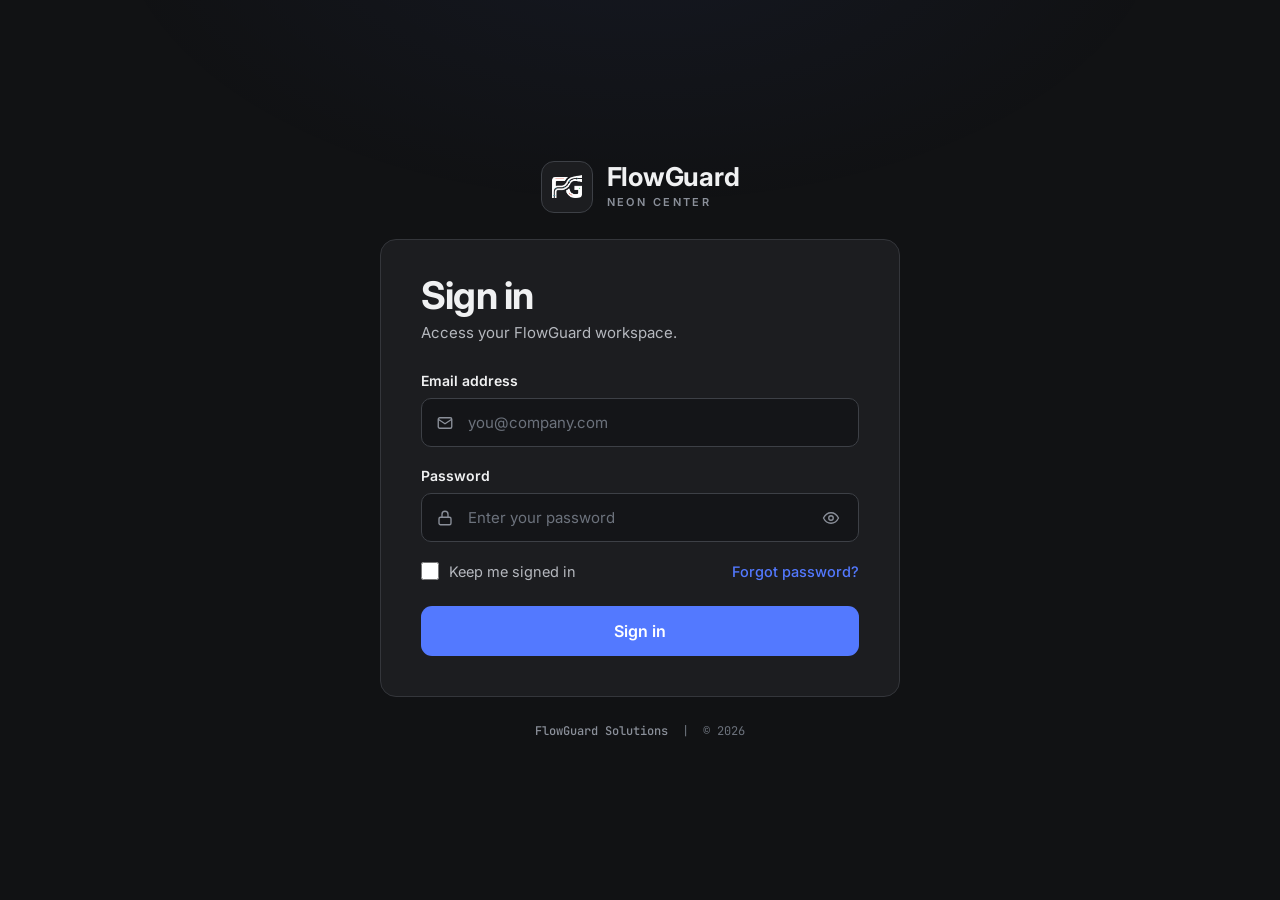
==== index.html @ 2a8850c1 "Overview: theme-aware surfaces (light mode) + resilient estate→property deep-link (dsv3)" ====
<!DOCTYPE html>
<html lang="en">
<head>
  <meta charset="UTF-8">
  <meta name="viewport" content="width=device-width, initial-scale=1.0">
  <link rel="icon" href="favicon.ico" sizes="any">
  <link rel="icon" type="image/png" sizes="32x32" href="favicon-32.png">
  <link rel="icon" type="image/png" sizes="16x16" href="favicon-16.png">
  <link rel="apple-touch-icon" sizes="180x180" href="favicon-180.png">
  <title>FlowGuard — Operations Center</title>
  <link rel="preconnect" href="https://fonts.googleapis.com">
  <link rel="preconnect" href="https://fonts.gstatic.com" crossorigin>
  <link href="https://fonts.googleapis.com/css2?family=Inter:wght@400;500;600;700&family=JetBrains+Mono:wght@400;500;600&display=swap" rel="stylesheet">
  <!-- ═══ FlowGuard shared design system (tokens + components) — portal-wide ═══ -->
  <style id="fg-ds">
  :root{
    --fg-bg:#111214; --fg-chrome:#18191b; --fg-card:#1c1d20; --fg-card-2:#212327;
    --fg-line:#34363b; --fg-line-2:#3d4046;
    --fg-t1:#f0f1f2; --fg-t2:#b5b8be; --fg-t3:#8b909a; --fg-t4:#6c727c;
    --fg-blue:#5379ff; --fg-blue-h:#3f63e6;
    --fg-crit:#f0616d; --fg-high:#f0913e; --fg-mod:#f2c14e; --fg-ok:#35c98a; --fg-neutral:#8b9099;
    --fg-crit-bg:rgba(240,97,109,.12); --fg-ok-bg:rgba(53,201,138,.12); --fg-mod-bg:rgba(242,193,78,.12);
    --fg-s1:4px; --fg-s2:8px; --fg-s3:12px; --fg-s4:16px; --fg-s5:24px; --fg-s6:32px;
    --fg-r:9px; --fg-r-s:7px;
    --fg-fs-title:28px; --fg-fs-body:14px; --fg-fs-sm:13px; --fg-fs-xs:12px;
  }
  /* Light-theme overrides so shared-token surfaces follow the theme toggle */
  html[data-theme="light"]{
    --fg-bg:#f6f7f8; --fg-chrome:#ffffff; --fg-card:#ffffff; --fg-card-2:#f6f7f8;
    --fg-line:#e5e8eb; --fg-line-2:#d7dbdf;
    --fg-t1:#14171a; --fg-t2:#4b535a; --fg-t3:#767d84; --fg-t4:#9aa0a6;
  }
  /* Shared components (prefix fgc-). Any module can use these directly. */
  .fgc-card{ background:var(--fg-card); border:1px solid var(--fg-line); border-radius:var(--fg-r); padding:var(--fg-s4); }
  .fgc-h1{ font-size:var(--fg-fs-title); font-weight:600; letter-spacing:-.01em; color:var(--fg-t1); }
  .fgc-sub{ font-size:var(--fg-fs-sm); color:var(--fg-t3); }
  .fgc-k{ font-size:10.5px; font-weight:600; letter-spacing:.05em; text-transform:uppercase; color:var(--fg-t2); }
  .fgc-link{ color:var(--fg-blue); font-weight:500; cursor:pointer; background:none; border:none; padding:0; font-family:inherit; font-size:var(--fg-fs-xs); text-decoration:none; }
  .fgc-link:hover{ text-decoration:underline; }
  .fgc-btn{ background:var(--fg-blue); color:#fff; border:none; border-radius:8px; padding:9px 14px; font-weight:600; font-size:var(--fg-fs-sm); cursor:pointer; font-family:inherit; }
  .fgc-btn:hover{ background:var(--fg-blue-h); }
  .fgc-btn.ghost{ background:transparent; border:1px solid var(--fg-line-2); color:var(--fg-t2); }
  .fgc-status{ display:inline-flex; align-items:center; gap:var(--fg-s2); font-size:var(--fg-fs-sm); color:var(--fg-t1); font-weight:500; }
  .fgc-status .dot{ width:8px; height:8px; border-radius:50%; flex:0 0 auto; }
  .fgc-seg{ display:flex; background:#1c1e23; border:1px solid var(--fg-line-2); border-radius:var(--fg-r-s); overflow:hidden; }
  .fgc-seg button{ font-size:var(--fg-fs-xs); font-weight:500; color:var(--fg-t3); padding:5px 12px; cursor:pointer; border:none; background:none; border-right:1px solid var(--fg-line-2); font-family:inherit; }
  .fgc-seg button:last-child{ border-right:none; }
  .fgc-seg button.active{ background:var(--fg-line-2); color:var(--fg-t1); }
  .fgc-seg .c{ color:var(--fg-t4); font-weight:600; margin-left:5px; }
  .fgc-table{ width:100%; border-collapse:collapse; font-variant-numeric:tabular-nums; }
  .fgc-table thead th{ text-align:left; font-size:10px; font-weight:600; letter-spacing:.05em; text-transform:uppercase; color:var(--fg-t3); padding:0 8px 8px; border-bottom:1px solid var(--fg-line); }
  .fgc-table tbody td{ padding:7px 8px; border-bottom:1px solid var(--fg-line); font-size:var(--fg-fs-sm); color:var(--fg-t1); }
  .fgc-table tbody tr:last-child td{ border-bottom:none; }
  .fgc-empty{ padding:var(--fg-s5) var(--fg-s3); text-align:center; color:var(--fg-t3); font-size:var(--fg-fs-sm); }
  .fgc-empty .fgc-link{ font-size:var(--fg-fs-sm); }
  .fgc-panel{ background:var(--fg-card); border:1px solid var(--fg-line); border-radius:var(--fg-r); padding:var(--fg-s4); }
  .fgc-div{ height:1px; background:var(--fg-line); margin:var(--fg-s2) 0; }
  </style>
  <style>
    *, *::before, *::after { margin: 0; padding: 0; box-sizing: border-box; }

    :root {
      /* ══ COMMAND — dark-first theme ══ */

      /* ── Type scale (theme-independent — defined once, here only) ──
         One scale, used everywhere. Same size = same role, on every tab.
         Role guide:
           2xs  micro captions, uppercase eyebrow labels, tiny badges
           xs   table headers, meta/timestamp text, small captions
           sm   secondary body text, buttons/pills, filter controls
           base primary UI text — standard buttons, inputs, nav, form labels
           md   table/card body text — the "read this" data cell size
           lg   section/card titles, modal titles
           xl   module page headers (top of each tab)
           2xl  KPI / stat headline numbers — always this size, everywhere
           3xl  hero-level numbers (dashboard greeting strip only) */
      --fs-2xs:  .625rem;   /* 10px */
      --fs-xs:   .6875rem;  /* 11px */
      --fs-sm:   .75rem;    /* 12px */
      --fs-base: .8125rem;  /* 13px */
      --fs-md:   .875rem;   /* 14px */
      --fs-lg:   1rem;      /* 16px */
      --fs-xl:   1.25rem;   /* 20px */
      --fs-2xl:  1.75rem;   /* 28px */
      --fs-3xl:  2.25rem;   /* 36px */
      --fs-hero: clamp(1.9rem, 3vw, 2.6rem);

      /* ── Brand ── */
      --navy:       #0a1622;
      --navy-deep:  #070d14;
      --navy-mid:   #0e1c2a;
      /* Single action colour (shared design system) — links, buttons, selected */
      --blue:       #5379ff;
      --blue-hi:    #6b8cff;
      --blue-dim:   #3f63e6;
      --amber:      #f2c14e;
      --teal:       #3f63e6;

      /* ── Canvas & surfaces (shared charcoal spec — --fg-* mirror) ── */
      --canvas:     #111214;
      --surface:    #1c1d20;
      --surface-2:  #17181b;
      --surface-3:  #212327;
      --surface-h:  #26282c;
      --border:     #34363b;
      --border-2:   #3d4046;

      /* ── Text (neutral greys, brighter secondary) ── */
      --ink:        #f0f1f2;
      --ink-2:      #b5b8be;
      --ink-3:      #8b909a;
      --ink-4:      #6c727c;

      /* ── Status (shared severity) ── */
      --ok:         #35c98a;    --ok-bg:  rgba(53,201,138,.12);
      --warn:       #f2c14e;    --wb:     rgba(242,193,78,.12);
      --caut:       #f0913e;    --cb:     rgba(240,145,62,.12);
      --err:        #f0616d;    --eb:     rgba(240,97,109,.12);
      --off:        #8b9099;    --ob:     rgba(139,144,153,.14);
      --amber-bg:   rgba(251,191,36,.08);
      --overlay:    rgba(0,0,0,.92);
      /* ── Sidebar: permanently dark in both themes ── */
      --sb-ink:    rgba(255,255,255,.92);
      --sb-ink-2:  rgba(255,255,255,.62);
      --sb-ink-3:  rgba(255,255,255,.38);
      --sb-ink-4:  rgba(255,255,255,.24);
      --sb-line:   rgba(255,255,255,.07);
      --sb-hover:  rgba(255,255,255,.06);


      /* ── Shadows / glow ── */
      --sh-xs: 0 1px 2px rgba(0,0,0,.4);
      --sh-sm: 0 2px 10px rgba(0,0,0,.35);
      --sh-md: 0 4px 24px rgba(0,0,0,.45);
      --sh-lg: 0 24px 70px rgba(0,0,0,.55);
      --sh-card: 0 0 0 1px rgba(83,121,255,.05), 0 2px 10px rgba(0,0,0,.35), 0 10px 30px rgba(0,0,0,.3);

      /* ── Layout ── */
      --sw:  204px;
      --th:  58px;

      /* ── Radii ── */
      --r:   14px; --rs: 9px; --rl: 20px;

      /* ── Fonts ── */
      --ff-d: 'Inter', system-ui, sans-serif;
      --ff-b: 'Inter', system-ui, sans-serif;
      --ff-m: 'JetBrains Mono', monospace;

      /* ── Legacy aliases for JS modules ── */
      --neon: var(--blue-hi); --neon-dim: var(--blue-dim);
      --neon-glow: rgba(83,121,255,.16); --neon-trace: rgba(83,121,255,.05);
      --bg: var(--canvas); --panel: var(--surface); --panel-edge: var(--border);
      --panel-hover: var(--surface-h);
      --text-bright: var(--ink); --text-mid: var(--ink-2); --text-dim: var(--ink-3);
      --s-nominal: var(--ok); --s-watch: var(--warn);
      --s-warning: var(--caut); --s-critical: var(--err); --s-offline: var(--off);
      --font-display: var(--ff-d); --font-mono: var(--ff-m);
    }

    /* ══ Light theme — the original operations palette ══ */
    html[data-theme="light"] {
      /* ── Brand (aligned to client portal) ── */
      --navy:       #0a2a3d;
      --navy-deep:  #071722;
      --navy-mid:   #0d3a54;
      --blue:       #0891b2;
      --blue-hi:    #5379ff;
      --blue-dim:   #0e5b6e;
      --amber:      #f59e0b;
      --teal:       #0e5b6e;

      /* ── Canvas & surfaces (client portal) ── */
      --canvas:     #ffffff;
      --surface:    #ffffff;
      --surface-2:  #f8fbfc;
      --surface-3:  #eef4f8;
      --surface-h:  #e0f5fa;
      --border:     #e2e9ed;
      --border-2:   #d3dde2;

      /* ── Text (client portal) ── */
      --ink:        #12222b;
      --ink-2:      #4a626d;
      --ink-3:      #8399a4;
      --ink-4:      #a9bcc7;

      /* ── Status ── */
      --ok:         #0a8a6a;    --ok-bg:  #e2f5ee;
      --warn:       #b45309;    --wb:     #fef3c7;
      --caut:       #c2410c;    --cb:     #fff0eb;
      --err:        #dc2626;    --eb:     #fef2f2;
      --off:        #64748b;    --ob:     #f1f5f9;
      --amber-bg:   rgba(245,166,35,.09);
      --overlay:    rgba(255,255,255,.92);
      /* ── Sidebar: permanently dark in both themes ── */
      --sb-ink:    rgba(255,255,255,.92);
      --sb-ink-2:  rgba(255,255,255,.62);
      --sb-ink-3:  rgba(255,255,255,.38);
      --sb-ink-4:  rgba(255,255,255,.24);
      --sb-line:   rgba(255,255,255,.07);
      --sb-hover:  rgba(255,255,255,.06);


      /* ── Shadows ── */
      --sh-xs: 0 1px 2px rgba(10,31,46,.06);
      --sh-sm: 0 2px 8px rgba(10,31,46,.07), 0 1px 2px rgba(10,31,46,.04);
      --sh-md: 0 4px 20px rgba(10,31,46,.09), 0 2px 4px rgba(10,31,46,.05);
      --sh-lg: 0 20px 60px rgba(10,31,46,.12), 0 4px 12px rgba(10,31,46,.07);
      --sh-card: 0 0 0 1px rgba(10,31,46,.05), 0 2px 8px rgba(10,31,46,.06), 0 8px 24px rgba(10,31,46,.06);

      /* ── Layout ── */
      --sw:  204px;
      --th:  58px;

      /* ── Radii ── */
      --r:   14px; --rs: 9px; --rl: 20px;

      /* ── Fonts ── */
      --ff-d: 'Inter', system-ui, sans-serif;
      --ff-b: 'Inter', system-ui, sans-serif;
      --ff-m: 'JetBrains Mono', monospace;

      /* ── Legacy aliases for JS modules ── */
      --neon: var(--blue); --neon-dim: var(--teal);
      --neon-glow: rgba(8,145,178,.14); --neon-trace: rgba(8,145,178,.05);
      --bg: var(--canvas); --panel: var(--surface-2); --panel-edge: var(--border);
      --panel-hover: var(--surface-h);
      --text-bright: var(--ink); --text-mid: var(--ink-2); --text-dim: var(--ink-3);
      --s-nominal: var(--ok); --s-watch: var(--warn);
      --s-warning: var(--caut); --s-critical: var(--err); --s-offline: var(--off);
      --font-display: var(--ff-d); --font-mono: var(--ff-m);
    }

    .topbar { gap: 16px; overflow: visible; padding: 0 18px; min-width: 0; }
    .topbar > * { min-width: 0; }
    .topbar .tb-btn { flex-shrink: 0; }

    /* search — the only bordered element, like the sample */
    .tb-search { position: relative; display: flex; align-items: center; gap: 8px; background: var(--surface-2); border: 1px solid var(--border); border-radius: 9px; padding: 7px 11px; width: 260px; flex-shrink: 1; min-width: 130px; color: var(--ink-3); }
    .tb-search svg { width: 14px; height: 14px; flex-shrink: 0; }
    .tb-search input { flex: 1; min-width: 0; background: transparent; border: none; outline: none; color: var(--ink); font-family: var(--ff-b); font-size: var(--fs-sm); }
    .tb-search input::placeholder { color: var(--ink-3); }
    .tb-search kbd { flex-shrink: 0; font-family: var(--ff-m); font-size: var(--fs-2xs); color: var(--ink-4); background: var(--surface-3); border: 1px solid var(--border); border-radius: 5px; padding: 2px 5px; }
    .tb-search:focus-within { border-color: var(--blue-dim); }
    .tb-search-drop { position: absolute; top: calc(100% + 6px); left: 0; right: 0; background: var(--surface); border: 1px solid var(--border-2); border-radius: 10px; box-shadow: var(--sh-md); z-index: 900; display: none; overflow: hidden; max-height: 300px; overflow-y: auto; }
    .tbs-item { display: flex; align-items: center; gap: 9px; padding: 9px 12px; cursor: pointer; font-size: var(--fs-sm); color: var(--ink); border-bottom: 1px solid var(--border); }
    .tbs-item:hover { background: var(--surface-h); }
    .tbs-kind { font-size: var(--fs-2xs); font-weight: 800; letter-spacing: .8px; text-transform: uppercase; padding: 2px 6px; border-radius: 5px; background: var(--neon-trace); color: var(--blue-hi); }
    .tbs-sub { margin-left: auto; font-size: var(--fs-2xs); color: var(--ink-3); }

    /* cross-module relationship links (OpsModal.link) */
    .fg-link { color: var(--blue-hi); font-weight: 700; cursor: pointer; text-decoration: none; border-bottom: 1px solid transparent; transition: border-color .12s, opacity .12s; }
    .fg-link:hover, .fg-link:focus { border-bottom-color: var(--blue-hi); opacity: .9; outline: none; }
    .fg-link-block { display: inline-flex; align-items: center; gap: 6px; }
    .fg-link-none { color: var(--ink-3); font-weight: 600; }
    /* Global list-view (lv-*) styles are injected by ops-modal.js so they stay
       cache-busted; index.html itself has no ?v and would otherwise go stale. */

    /* storm banner — two-line, with action, like the sample */
    .tb-storm { display: flex; align-items: center; gap: 10px; padding: 6px 8px 6px 12px; border-radius: 9px; background: var(--eb); border: 1px solid rgba(248,113,113,.4); color: var(--err); flex-shrink: 1; min-width: 0; }
    .tb-storm > svg { width: 17px; height: 17px; flex-shrink: 0; }
    .tb-storm-txt { display: flex; flex-direction: column; line-height: 1.25; min-width: 0; }
    .tb-storm-txt b { font-size: var(--fs-sm); font-weight: 700; white-space: nowrap; }
    .tb-storm-txt i { font-size: var(--fs-xs); font-style: normal; color: var(--ink-2); white-space: nowrap; overflow: hidden; text-overflow: ellipsis; }
    .tb-storm-btn { flex-shrink: 0; padding: 5px 10px; border-radius: 7px; border: none; background: rgba(248,113,113,.18); color: var(--err); font-size: var(--fs-xs); font-weight: 700; font-family: var(--ff-b); cursor: pointer; white-space: nowrap; }
    .tb-storm-btn:hover { background: rgba(248,113,113,.3); }

    /* right cluster — borderless metrics, icon + stacked label/value */
    .tb-right { margin-left: auto; display: flex; align-items: center; gap: 18px; flex-shrink: 0; position: relative; }
    .tb-metric { display: flex; align-items: center; gap: 8px; white-space: nowrap; }
    .tb-mi { width: 22px; height: 22px; color: var(--ink-3); flex-shrink: 0; }
    .tb-mv { display: flex; flex-direction: column; line-height: 1.3; }
    .tb-mv b { font-size: var(--fs-base); font-weight: 600; color: var(--ink); }
    .tb-mv i { font-size: var(--fs-xs); font-style: normal; color: var(--ink-3); }
    .tb-mv em { font-style: normal; font-size: var(--fs-2xs); color: var(--ink-3); font-weight: 500; }
    #current-time { font-family: var(--ff-m); font-size: var(--fs-base); }

    /* user chip */
    .tb-user { position: relative; flex-shrink: 0; }
    .tb-user-btn { display: flex; align-items: center; gap: 9px; padding: 5px 10px 5px 5px; border-radius: 10px; border: 1px solid var(--border); background: var(--surface-2); color: var(--ink-3); cursor: pointer; }
    .tb-user-btn:hover { border-color: var(--border-2); }
    .tb-av { width: 30px; height: 30px; border-radius: 8px; background: var(--blue); color: #04222b; display: grid; place-items: center; font-size: var(--fs-xs); font-weight: 800; flex-shrink: 0; }
    .tb-user-txt { display: flex; flex-direction: column; line-height: 1.25; text-align: left; }
    .tb-user-txt b { font-size: var(--fs-sm); color: var(--ink); font-weight: 600; white-space: nowrap; }
    .tb-user-txt i { font-size: var(--fs-2xs); color: var(--ink-3); font-style: normal; white-space: nowrap; }
    .tb-user-menu { display: none; position: absolute; top: calc(100% + 8px); right: 0; min-width: 168px; background: var(--surface); border: 1px solid var(--border-2); border-radius: 11px; box-shadow: var(--sh-lg); overflow: hidden; z-index: 2000; }
    .tb-user-menu.open { display: block; }
    .tb-user-menu button { display: block; width: 100%; padding: 10px 14px; background: none; border: none; color: var(--ink-2); font-size: var(--fs-sm); font-family: var(--ff-b); cursor: pointer; text-align: left; }
    .tb-user-menu button:hover { background: var(--surface-h); color: var(--ink); }
    .tb-user-menu button.danger:hover { color: var(--err); }

    @media (max-width: 1250px) { .tb-metric:nth-of-type(1) .tb-mv { display: none; } }
    @media (max-width: 1080px) { .tb-user-txt { display: none; } .tb-search { width: 170px; } }


    /* ══ responsive shell ══ */
    @media (max-width: 1150px) {
      .tb-search { width: 180px; }
    }
    @media (max-width: 1000px) {
      :root { --sw: 62px; }
      .sidebar { width: 62px; overflow: visible; }
      .nav-label, .brand-name, .sb-brand-text, .nav-section, .sb-status { display: none; }
      .nav-item { justify-content: center; padding: 10px 0; margin: 2px 6px; width: calc(100% - 12px); }
      .nav-item .nav-icon { margin: 0; }
      .tb-metric:nth-of-type(1) { display: none; }
    }
    @media (max-width: 860px) {
      .topbar { padding: 0 12px; gap: 10px; }
      .tb-storm { display: none !important; }
      .tb-metric { display: none; }
      .tb-search { width: auto; flex: 1; min-width: 0; }
      .tb-user-txt { display: none; }
      .content { padding: 14px 12px; }
    }
    @media (max-width: 620px) {
      :root { --sw: 0px; }
      .app > .sidebar, aside.sidebar { position: fixed !important; left: 0; top: 0; bottom: 0; width: 210px !important; z-index: 1200; transform: translateX(-100%); transition: transform .22s; box-shadow: var(--sh-lg); }
      .app > .sidebar.open, aside.sidebar.open { transform: none; }
      .sidebar .nav-label, .sidebar .brand-name, .sidebar .sb-brand-text, .sidebar .nav-section { display: flex; }
      .sidebar .nav-item { justify-content: flex-start; padding: 9px 16px; }
      .mob-toggle { display: grid !important; }
      .tb-search kbd { display: none; }
    }
    .mob-toggle { display: none; place-items: center; width: 34px; height: 34px; border-radius: 8px; border: 1px solid var(--border); background: var(--surface-2); color: var(--ink-2); cursor: pointer; flex-shrink: 0; }
    html { height: 100%; }
    body {
      height: 100%; background: var(--canvas);
      color: var(--ink); font-family: var(--ff-b);
      font-size: var(--fs-md); display: flex; flex-direction: column;
      overflow: hidden;
    }

    .app { flex: 1; display: flex; overflow: hidden; }

    /* ══════════════════════════════════════════════════════
       SIDEBAR — Premium instrument panel
    ══════════════════════════════════════════════════════ */
    .sidebar {
      width: var(--sw);
      flex-shrink: 0;
      background: var(--navy-deep);
      display: flex; flex-direction: column;
      height: 100%; overflow: hidden;
      position: relative;
    }

    /* Layered depth effects */
    .sidebar::before {
      content: '';
      position: absolute; inset: 0;
      background:
        radial-gradient(ellipse 100% 40% at 50% 100%, rgba(8,145,178,.14) 0%, transparent 60%),
        radial-gradient(ellipse 80% 30% at 50% 0%,   rgba(8,145,178,.05) 0%, transparent 50%);
      pointer-events: none; z-index: 0;
    }

    /* Fine noise texture — instrument panel feel */
    .sidebar::after {
      content: '';
      position: absolute; inset: 0;
      background-image: url("data:image/svg+xml,%3Csvg viewBox='0 0 256 256' xmlns='http://www.w3.org/2000/svg'%3E%3Cfilter id='n'%3E%3CfeTurbulence type='fractalNoise' baseFrequency='0.9' numOctaves='4' stitchTiles='stitch'/%3E%3C/filter%3E%3Crect width='100%25' height='100%25' filter='url(%23n)' opacity='0.03'/%3E%3C/svg%3E");
      background-size: 256px 256px;
      pointer-events: none; z-index: 0; opacity: .6;
    }

    /* ── Brand area ── */
    .sb-brand {
      position: relative; z-index: 1;
      padding: 20px 20px 16px;
      border-bottom: 1px solid var(--sb-line);
      display: flex; align-items: center; gap: 12px;
      flex-shrink: 0;
    }

    /* Brand mark with glow halo */
    .sb-mark-wrap {
      position: relative;
      width: 36px; height: 36px; flex-shrink: 0;
    }

    .sb-mark-wrap::before {
      content: '';
      position: absolute;
      inset: -4px;
      border-radius: 12px;
      background: radial-gradient(circle, rgba(22,168,211,.18) 0%, transparent 70%);
      animation: markGlow 3s ease-in-out infinite alternate;
    }

    @keyframes markGlow {
      0%   { opacity: .6; transform: scale(.95); }
      100% { opacity: 1;  transform: scale(1.05); }
    }

    .sb-mark { width: 36px; height: 36px; position: relative; z-index: 1; }

    .sb-brand-text { min-width: 0; }
    .sb-name {
      font-family: var(--ff-d);
      font-size: var(--fs-lg); font-weight: 700;
      color: var(--sb-ink);
      white-space: nowrap; letter-spacing: .01em;
    }
    .sb-sub {
      font-size: var(--fs-2xs); font-weight: 700;
      letter-spacing: 2.5px; text-transform: uppercase;
      color: var(--blue); margin-top: 1px;
      opacity: .9;
    }

    /* ── Live status pill in sidebar ── */
    .sb-status {
      position: relative; z-index: 1;
      margin: 12px 14px 6px;
      padding: 8px 12px;
      background: rgba(22,168,211,.07);
      border: 1px solid rgba(22,168,211,.12);
      border-radius: 8px;
      display: flex; align-items: center; gap: 8px;
      flex-shrink: 0;
    }

    .sb-status-dot {
      width: 6px; height: 6px; border-radius: 50%;
      background: var(--blue); flex-shrink: 0;
      box-shadow: 0 0 0 3px rgba(22,168,211,.15);
      animation: statusPulse 2.5s ease-in-out infinite;
    }

    @keyframes statusPulse {
      0%,100% { box-shadow: 0 0 0 3px rgba(22,168,211,.15); }
      50%      { box-shadow: 0 0 0 5px rgba(22,168,211,.08); }
    }

    .sb-status-text {
      font-family: var(--ff-m);
      font-size: var(--fs-2xs); font-weight: 500;
      letter-spacing: .8px; text-transform: uppercase;
      color: var(--blue); opacity: .85;
    }

    /* ── Nav ── */
    .sb-nav {
      flex: 1; overflow-y: auto; overflow-x: hidden;
      padding: 6px 0 10px;
      position: relative; z-index: 1;
    }
    .sb-nav::-webkit-scrollbar { width: 0; }

    .nav-sect {
      padding: 16px 20px 5px;
      font-size: var(--fs-2xs); font-weight: 700;
      letter-spacing: 2.5px; text-transform: uppercase;
      color: var(--ink-4);
      display: flex; align-items: center; gap: 8px;
    }

    .nav-sect::after {
      content: '';
      flex: 1; height: 1px;
      background: var(--surface-2);
    }

    .nav-item {
      display: flex; align-items: center; gap: 11px;
      padding: 8px 14px 8px 16px;
      margin: 1px 7px;
      border-radius: var(--rs);
      cursor: pointer; border: none;
      background: transparent;
      width: calc(100% - 16px);
      text-align: left;
      color: var(--sb-ink-2);
      font-family: var(--ff-b);
      font-size: var(--fs-base); font-weight: 500;
      transition: all .18s;
      position: relative; overflow: hidden;
    }

    /* Hover sweep reveal */
    .nav-item::before {
      content: '';
      position: absolute; inset: 0;
      background: linear-gradient(90deg, rgba(22,168,211,.1) 0%, rgba(22,168,211,.04) 50%, transparent 100%);
      transform: translateX(-100%);
      transition: transform .28s cubic-bezier(.22,1,.36,1);
      border-radius: var(--rs);
    }

    .nav-item:hover::before { transform: translateX(0); }

    .nav-item:hover {
      color: var(--ink);
    }

    .nav-item.active {
      background: rgba(22,168,211,.11);
      color: var(--blue);
      font-weight: 600;
      border: 1px solid rgba(22,168,211,.18);
      box-shadow: inset 0 0 20px rgba(22,168,211,.04);
    }

    .nav-item.active::before { display: none; }

    /* Glowing left accent bar for active */
    .nav-item.active::after {
      content: '';
      position: absolute;
      left: -8px; top: 20%; bottom: 20%;
      width: 3px;
      background: var(--blue);
      border-radius: 0 3px 3px 0;
      box-shadow: 0 0 8px var(--blue), 0 0 16px rgba(22,168,211,.4);
    }

    .nav-icon {
      width: 15px; height: 15px;
      flex-shrink: 0; color: var(--sb-ink-3);
      transition: color .18s; position: relative; z-index: 1;
    }
    .nav-item:hover .nav-icon { color: var(--blue-hi); }
    .nav-item.active .nav-icon { color: var(--blue); }
    .nav-label { flex: 1; position: relative; z-index: 1; }

    .nav-badge {
      background: var(--err); color: white;
      font-size: var(--fs-2xs); font-weight: 700;
      padding: 1px 6px; border-radius: 10px;
      font-family: var(--ff-m);
      position: relative; z-index: 1;
      box-shadow: 0 0 8px rgba(220,38,38,.4);
    }

    /* ── User footer ── */
    .sb-foot {
      flex-shrink: 0;
      padding: 10px 12px 14px;
      border-top: 1px solid var(--sb-line);
      position: relative; z-index: 1;
    }

    .user-chip {
      display: flex; align-items: center; gap: 10px;
      padding: 10px 12px;
      background: var(--surface-2);
      border: 1px solid var(--border);
      border-radius: var(--r); margin-bottom: 8px;
      transition: background .18s;
    }

    .user-chip:hover { background: var(--sb-hover); }

    .user-av {
      width: 34px; height: 34px;
      background: linear-gradient(135deg, var(--blue), var(--blue-dim));
      border-radius: 9px;
      display: flex; align-items: center; justify-content: center;
      font-size: var(--fs-xs); font-weight: 700; color: white;
      flex-shrink: 0; font-family: var(--ff-m);
      letter-spacing: .5px;
      box-shadow: 0 0 0 1px rgba(22,168,211,.3), 0 2px 8px rgba(22,168,211,.2);
    }

    .user-info { min-width: 0; flex: 1; }
    .user-name  { font-size: var(--fs-base); font-weight: 600; color: var(--ink); white-space: nowrap; overflow: hidden; text-overflow: ellipsis; }
    .user-role-el { font-size: var(--fs-2xs); color: var(--ink-3); margin-top: 1px; letter-spacing: .3px; }

    .btn-logout {
      width: 100%; padding: 8px;
      background: transparent;
      border: 1px solid var(--border);
      border-radius: var(--rs);
      color: var(--ink-3);
      font-family: var(--ff-b); font-size: var(--fs-sm); font-weight: 500;
      cursor: pointer; transition: all .2s;
      display: flex; align-items: center; justify-content: center; gap: 7px;
    }
    .btn-logout:hover { border-color: rgba(220,38,38,.4); color: rgba(255,130,130,.8); background: rgba(220,38,38,.06); }

    /* ══════════════════════════════════════════════════════
       TOPBAR — Clean authority with brand accent
    ══════════════════════════════════════════════════════ */
    .main { flex: 1; display: flex; flex-direction: column; overflow: hidden; }

    .topbar {
      height: var(--th);
      background: var(--surface);
      border-bottom: 1px solid var(--sb-line);
      display: flex; align-items: center;
      justify-content: space-between;
      padding: 0 16px; flex-shrink: 0; gap: 10px;
      position: relative; z-index: 1000;
      /* Subtle bottom shadow + top brand line */
      box-shadow: 0 1px 0 var(--border), var(--sh-xs);
    }

    /* Thin brand gradient line at very top of topbar */
    .topbar::before {
      content: '';
      position: absolute;
      top: 0; left: 0; right: 0; height: 2px;
      background: linear-gradient(90deg, transparent 0%, var(--navy) 15%, var(--blue) 50%, var(--blue-hi) 65%, transparent 100%);
      opacity: .7;
    }

    .tb-left { display: flex; align-items: center; gap: 10px; }

    .tb-eyebrow {
      font-family: var(--ff-b);
      font-size: var(--fs-xs); font-weight: 700;
      letter-spacing: 1.5px; text-transform: uppercase;
      color: var(--ink-3);
    }

    .tb-sep { color: var(--border-2); font-size: var(--fs-lg); font-weight: 300; }

    .tb-title {
      font-family: var(--ff-d);
      font-size: var(--fs-lg); font-weight: 700;
      color: var(--ink);
      letter-spacing: -.015em;
    }

    .tb-right { display: flex; align-items: center; gap: 10px; }

    /* Operational status pill */
    .ops-status-pill {
      display: flex; align-items: center; gap: 6px;
      padding: 5px 12px;
      background: var(--ok-bg);
      border: 1px solid rgba(10,138,106,.18);
      border-radius: 20px;
    }

    .ops-status-dot {
      width: 6px; height: 6px; border-radius: 50%;
      background: var(--ok); flex-shrink: 0;
      animation: opsPulse 2.5s ease-in-out infinite;
    }

    @keyframes opsPulse {
      0%,100% { opacity: 1; }
      50%      { opacity: .45; }
    }

    .ops-status-label {
      font-size: var(--fs-2xs); font-weight: 700;
      letter-spacing: 1.2px; text-transform: uppercase;
      color: var(--ok);
    }

    /* demo-pill removed v3.2.1 */

    #current-time {
      font-family: var(--ff-m);
      font-size: var(--fs-xs); color: var(--ink-3); letter-spacing: .3px;
    }

    .tb-btn {
      width: 36px; height: 36px;
      background: var(--surface-2);
      border: 1px solid var(--border);
      border-radius: var(--rs);
      display: flex; align-items: center; justify-content: center;
      cursor: pointer; color: var(--ink-3);
      transition: all .18s; position: relative;
    }

    .tb-btn:hover {
      border-color: var(--blue); color: var(--blue);
      background: rgba(22,168,211,.06);
      transform: translateY(-1px); box-shadow: var(--sh-sm);
    }

    .tb-btn .badge {
      position: absolute; top: -5px; right: -5px;
      background: var(--err); color: white;
      width: 16px; height: 16px; border-radius: 50%;
      font-size: var(--fs-2xs); font-weight: 700;
      display: flex; align-items: center; justify-content: center;
      font-family: var(--ff-m); border: 1.5px solid var(--surface);
      box-shadow: 0 0 6px rgba(220,38,38,.4);
    }

    /* ══════════════════════════════════════════════════════
       CONTENT CANVAS
    ══════════════════════════════════════════════════════ */
    .content {
      flex: 1; overflow-y: auto; overflow-x: hidden;
      padding: 28px;
      /* Very subtle paper texture — barely visible */
      background:
        radial-gradient(ellipse 60% 40% at 80% 10%, rgba(22,168,211,.025) 0%, transparent 55%),
        radial-gradient(ellipse 50% 40% at 10% 90%, rgba(10,42,61,.025) 0%, transparent 55%),
        var(--canvas);
    }

    .content::-webkit-scrollbar { width: 5px; }
    .content::-webkit-scrollbar-track { background: transparent; }
    .content::-webkit-scrollbar-thumb { background: var(--border); border-radius: 3px; }
    .content::-webkit-scrollbar-thumb:hover { background: var(--border-2); }

    .tab-content { display: none; }
    .tab-content.active { display: block; animation: tabIn .22s ease; }
    @keyframes tabIn { from{opacity:0;transform:translateY(6px);}to{opacity:1;transform:translateY(0);} }

    @media (prefers-reduced-motion: reduce) {
      .tab-content.active { animation: none; }
      .sb-mark-wrap::before, .sb-status-dot,
      .ops-status-dot, @keyframes markGlow,
      .nav-item::before { animation: none; transition: none; }
    }

    /* ══════════════════════════════════════════════════════
       ALERT TRAY
    ══════════════════════════════════════════════════════ */
    .alert-panel {
      position: fixed; top: var(--th); right: -360px;
      width: 340px; bottom: 0;
      background: var(--surface); border-left: 1px solid var(--border);
      z-index: 200; transition: right .3s cubic-bezier(.4,0,.2,1);
      display: flex; flex-direction: column;
    }
    .alert-panel.open { right: 0; box-shadow: var(--sh-lg); }
    .alert-panel-header { padding: 18px 20px; border-bottom: 1px solid var(--border); display: flex; align-items: center; justify-content: space-between; }
    .alert-panel-title { font-family: var(--ff-d); font-size: var(--fs-lg); font-weight: 700; color: var(--ink); }
    .alert-panel-close { background: none; border: none; color: var(--ink-3); cursor: pointer; font-size: var(--fs-lg); padding: 4px 6px; border-radius: 4px; transition: all .2s; }
    .alert-panel-close:hover { color: var(--err); background: var(--eb); }
    .alert-panel-body { flex: 1; overflow-y: auto; padding: 14px; }

    /* ══════════════════════════════════════════════════════
       WELCOME STATE — Editorial, commanding
    ══════════════════════════════════════════════════════ */
    .welcome { display: flex; flex-direction: column; gap: 20px; }

    /* Greeting — full bleed editorial header */
    .greeting {
      border-radius: var(--rl);
      background: var(--navy-deep);
      position: relative; overflow: hidden;
      padding: 36px 40px;
      display: flex; align-items: center; justify-content: space-between;
      gap: 24px;
    }

    .greeting::before {
      content: '';
      position: absolute; inset: 0;
      background:
        radial-gradient(ellipse 100% 100% at 110% 110%, rgba(13,127,160,.55) 0%, transparent 50%),
        radial-gradient(ellipse 60% 50% at -10% -10%, rgba(22,168,211,.08) 0%, transparent 45%);
      pointer-events: none;
    }

    /* Fine grid overlay */
    .greeting::after {
      content: '';
      position: absolute; inset: 0;
      background-image:
        linear-gradient(rgba(22,168,211,.03) 1px, transparent 1px),
        linear-gradient(90deg, rgba(22,168,211,.03) 1px, transparent 1px);
      background-size: 40px 40px;
      pointer-events: none;
    }

    .greeting-left { position: relative; z-index: 1; }

    .greeting-kicker {
      font-family: var(--ff-b);
      font-size: var(--fs-2xs); font-weight: 700;
      letter-spacing: 3px; text-transform: uppercase;
      color: var(--blue); margin-bottom: 10px;
      display: flex; align-items: center; gap: 8px;
    }

    .greeting-kicker::before {
      content: '';
      width: 20px; height: 1.5px;
      background: var(--blue);
      border-radius: 1px;
    }

    .greeting-name {
      font-family: var(--ff-d);
      font-size: var(--fs-hero);
      font-weight: 900; color: #ffffff;
      letter-spacing: -.03em; line-height: 1.05;
      margin-bottom: 10px;
    }

    .greeting-name span {
      color: var(--blue);
      font-style: italic;
    }

    .greeting-sub {
      font-size: var(--fs-base); color: var(--ink-2);
      line-height: 1.6; max-width: 380px;
    }

    /* Right side — live KPI strip */
    .greeting-kpis {
      position: relative; z-index: 1;
      display: flex; gap: 1px;
      background: var(--surface-2);
      border: 1px solid var(--border);
      border-radius: 12px;
      overflow: hidden;
      flex-shrink: 0;
    }

    .gkpi {
      padding: 18px 22px;
      display: flex; flex-direction: column; gap: 4px;
      min-width: 90px;
      position: relative;
    }

    .gkpi + .gkpi::before {
      content: '';
      position: absolute;
      left: 0; top: 20%; bottom: 20%;
      width: 1px;
      background: var(--surface-h);
    }

    .gkpi-val {
      font-family: var(--ff-d);
      font-size: var(--fs-2xl); font-weight: 900;
      color: #ffffff; line-height: 1;
      letter-spacing: -.02em;
    }

    .gkpi-val.blue  { color: var(--blue); }
    .gkpi-val.amber { color: var(--amber); }
    .gkpi-val.red   { color: var(--err); }
    .gkpi-val.green { color: var(--ok); }

    .gkpi-lbl {
      font-size: var(--fs-2xs); font-weight: 700;
      letter-spacing: 1.5px; text-transform: uppercase;
      color: var(--ink-3);
    }

    /* Decorative horizontal rule with brand mark */
    .section-divider {
      display: flex; align-items: center; gap: 16px;
      margin: 4px 0 0;
    }

    .section-divider::before,
    .section-divider::after {
      content: '';
      flex: 1; height: 1px;
      background: linear-gradient(90deg, transparent, var(--border), transparent);
    }

    .section-divider-label {
      font-size: var(--fs-2xs); font-weight: 700;
      letter-spacing: 2.5px; text-transform: uppercase;
      color: var(--ink-4);
      white-space: nowrap;
    }

    /* Quick action grid */
    .quick-grid {
      display: grid;
      grid-template-columns: repeat(4, 1fr);
      gap: 12px;
    }

    .qtile {
      background: var(--surface);
      border: 1px solid var(--border);
      border-radius: var(--r);
      padding: 20px 18px 18px;
      cursor: pointer;
      transition: all .22s cubic-bezier(.22,1,.36,1);
      display: flex; flex-direction: column; gap: 14px;
      box-shadow: var(--sh-xs);
      position: relative; overflow: hidden;
    }

    /* Bottom gradient line — reveals on hover */
    .qtile::after {
      content: '';
      position: absolute;
      bottom: 0; left: 0; right: 0;
      height: 2px;
      opacity: 0;
      transition: opacity .22s;
    }

    .qtile:hover {
      transform: translateY(-4px);
      box-shadow: var(--sh-md);
      border-color: var(--border-2);
    }

    .qtile:hover::after { opacity: 1; }

    .qtile.qt-red::after    { background: linear-gradient(90deg, var(--err), #ff8080); }
    .qtile.qt-blue::after   { background: linear-gradient(90deg, var(--blue), var(--blue-hi)); }
    .qtile.qt-green::after  { background: linear-gradient(90deg, var(--ok), #34d399); }
    .qtile.qt-amber::after  { background: linear-gradient(90deg, var(--amber), #fcd34d); }

    .qtile-icon {
      width: 40px; height: 40px;
      border-radius: 10px;
      display: flex; align-items: center; justify-content: center;
    }

    .qtile-content { flex: 1; }
    .qtile-label { font-size: var(--fs-md); font-weight: 700; color: var(--ink); margin-bottom: 3px; }
    .qtile-sub   { font-size: var(--fs-xs); color: var(--ink-3); line-height: 1.45; }

    .qtile-arrow {
      width: 20px; height: 20px;
      border-radius: 50%;
      background: var(--canvas);
      display: flex; align-items: center; justify-content: center;
      color: var(--ink-4);
      transition: all .22s;
      align-self: flex-start;
    }

    .qtile:hover .qtile-arrow {
      background: var(--ink);
      color: white;
      transform: translateX(3px);
    }

    /* Lower grid */
    .lower-grid {
      display: grid;
      grid-template-columns: 1fr 1fr 300px;
      gap: 16px;
    }

    /* Status card */
    .status-card {
      background: var(--surface);
      border: 1px solid var(--border);
      border-radius: var(--r);
      box-shadow: var(--sh-xs);
      overflow: hidden;
    }

    .sc-head {
      padding: 16px 20px;
      border-bottom: 1px solid var(--sb-line);
      display: flex; align-items: center; justify-content: space-between;
    }

    .sc-title { font-family: var(--ff-d); font-size: var(--fs-md); font-weight: 700; color: var(--ink); }

    .sc-row {
      padding: 13px 20px;
      border-bottom: 1px solid var(--sb-line);
      display: flex; align-items: center; justify-content: space-between;
      transition: background .12s;
    }
    .sc-row:last-child { border-bottom: none; }
    .sc-row:hover { background: var(--surface-3); }

    .sc-row-left { display: flex; align-items: center; gap: 12px; }

    .sc-dot {
      width: 8px; height: 8px; border-radius: 50%; flex-shrink: 0;
    }

    .sc-row-label { font-size: var(--fs-base); font-weight: 600; color: var(--ink); }
    .sc-row-sub   { font-size: var(--fs-xs); color: var(--ink-3); margin-top: 1px; }
    .sc-row-val   { font-family: var(--ff-m); font-size: var(--fs-sm); color: var(--ink-2); }

    /* Metric summary card */
    .metrics-card {
      background: var(--surface);
      border: 1px solid var(--border);
      border-radius: var(--r);
      box-shadow: var(--sh-xs);
      overflow: hidden;
    }

    .mc-head {
      padding: 16px 20px;
      border-bottom: 1px solid var(--sb-line);
      display: flex; align-items: center; justify-content: space-between;
    }

    .mc-title { font-family: var(--ff-d); font-size: var(--fs-md); font-weight: 700; color: var(--ink); }

    .mc-row {
      padding: 13px 20px;
      border-bottom: 1px solid var(--sb-line);
      display: flex; align-items: center; justify-content: space-between;
      transition: background .12s;
    }
    .mc-row:last-child { border-bottom: none; }
    .mc-row:hover { background: var(--surface-3); }

    .mc-label { font-size: var(--fs-base); color: var(--ink-2); font-weight: 500; }

    .mc-val {
      font-family: var(--ff-d);
      font-size: var(--fs-xl); font-weight: 800;
      color: var(--ink); letter-spacing: -.01em;
    }
    .mc-val.blue  { color: var(--blue); }
    .mc-val.amber { color: var(--amber); }
    .mc-val.red   { color: var(--err); }
    .mc-val.green { color: var(--ok); }

    /* Recent activity feed */
    .activity-card {
      background: var(--surface);
      border: 1px solid var(--border);
      border-radius: var(--r);
      box-shadow: var(--sh-xs);
      overflow: hidden;
    }

    .ac-head {
      padding: 16px 18px;
      border-bottom: 1px solid var(--sb-line);
      display: flex; align-items: center; justify-content: space-between;
    }

    .ac-title { font-family: var(--ff-d); font-size: var(--fs-md); font-weight: 700; color: var(--ink); }

    .ac-item {
      padding: 11px 18px;
      border-bottom: 1px solid var(--border);
      display: flex; align-items: flex-start; gap: 10px;
      transition: background .12s;
    }
    .ac-item:last-child { border-bottom: none; }
    .ac-item:hover { background: var(--surface-3); }

    .ac-dot {
      width: 7px; height: 7px; border-radius: 50%;
      flex-shrink: 0; margin-top: 5px;
    }

    .ac-text { flex: 1; }
    .ac-label { font-size: var(--fs-base); color: var(--ink); font-weight: 500; line-height: 1.4; }
    .ac-time  { font-size: var(--fs-xs); color: var(--ink-4); margin-top: 2px; font-family: var(--ff-m); }

    /* ══════════════════════════════════════════════════════
       COMPONENT LIBRARY (consumed by all JS modules)
    ══════════════════════════════════════════════════════ */
    .modern-card,.ops-card { background:var(--surface); border-radius:var(--r); border:1px solid var(--border); box-shadow:var(--sh-xs); }
    .ops-card-header { padding:14px 20px; border-bottom:1px solid var(--border); display:flex; align-items:center; justify-content:space-between; }
    .ops-card-title { font-family:var(--ff-d); font-size:var(--fs-md); font-weight:700; color:var(--ink); }
    .ops-card-body { padding:18px 20px; }

    .status-badge { display:inline-flex; align-items:center; gap:5px; padding:3px 10px; border-radius:20px; font-size:var(--fs-xs); font-weight:700; letter-spacing:.3px; }
    .status-badge.nominal  { background:var(--ok-bg); color:var(--ok); }
    .status-badge.watch    { background:var(--wb);    color:var(--warn); }
    .status-badge.warning  { background:var(--cb);    color:var(--caut); }
    .status-badge.critical { background:var(--eb);    color:var(--err); }
    .status-badge.offline  { background:var(--ob);    color:var(--off); }

    /* ══ Shared page header — every module's opening H1 + subtitle ══
       Properties and Clients each had their own identical copy of this
       (.pr-header/.cl-header, byte-for-byte the same rules under different
       prefixes); Sentinel and Alerts had no header at all and started cold
       on their KPI strip. One class pair, used by all four. */
    .fg-page-header { display:flex; align-items:flex-start; justify-content:space-between; margin-bottom:20px; }
    .fg-page-title { font-family:var(--ff-d); font-size:var(--fs-xl); font-weight:800; color:var(--ink); letter-spacing:-.02em; margin-bottom:3px; }
    .fg-page-sub { font-size:var(--fs-base); color:var(--ink-3); }

    /* ══ Shared KPI strip — the ONE stat-card design every module uses ══
       Built via OpsModal.kpiStrip()/kpiCard() (js/ops-modal.js). This
       replaces five different bespoke KPI card implementations that used
       to make Dashboard, Sentinel, Properties, Clients, and Alerts each
       look like a different product (icon+sentence-case vs uppercase+
       colored-border vs uppercase+colored-numerals, 5/5/4/4/5 card counts,
       three different value type sizes). One card, one grid rhythm,
       consumed everywhere. */
    .fg-kpis { display:grid; grid-template-columns:repeat(auto-fit,minmax(190px,1fr)); gap:10px; margin-bottom:14px; }
    .fg-kpi { background:var(--surface); border:1px solid var(--border); border-radius:12px; padding:12px 14px; display:flex; gap:10px; align-items:flex-start; box-shadow:var(--sh-xs); transition:border-color .15s; min-width:0; }
    .fg-kpi:hover { border-color:var(--border-2); }
    .fg-kpi.clickable { cursor:pointer; }
    .fg-kpi.active { border-color:var(--blue-dim); box-shadow:0 0 0 2px var(--neon-glow), var(--sh-xs); }
    .fg-kpi-ic { width:32px; height:32px; border-radius:9px; display:grid; place-items:center; flex-shrink:0; }
    .fg-kpi-ic svg { width:16px; height:16px; }
    .fg-kpi-body { min-width:0; flex:1; }
    .fg-kpi-label { font-size:var(--fs-2xs); font-weight:500; color:var(--ink-2); line-height:1.25; }
    .fg-kpi-val { font-family:var(--ff-b); font-size:var(--fs-2xl); font-weight:700; color:var(--ink); margin-top:4px; line-height:1.15; letter-spacing:-.5px; }
    /* sub-line WRAPS instead of silently ellipsis-truncating — a narrow
       card used to cut "Deployed Sentinels" down to "Deployed Senti" with
       no way to recover the rest of the sentence. */
    .fg-kpi-sub { font-size:var(--fs-xs); color:var(--ink-3); margin-top:4px; display:flex; align-items:flex-start; gap:4px; line-height:1.35; }
    .fg-kpi-sub.ok { color:var(--ok); } .fg-kpi-sub.err { color:var(--err); } .fg-kpi-sub.warn { color:var(--warn); }
    .fg-kpi-sub .d { width:6px; height:6px; border-radius:50%; background:currentColor; flex-shrink:0; margin-top:5px; }

    .metric-tile { background:var(--surface); border:1px solid var(--border); border-radius:var(--r); padding:18px; position:relative; overflow:hidden; box-shadow:var(--sh-xs); transition:all .2s; }
    .metric-tile:hover { box-shadow:var(--sh-md); border-color:var(--border-2); transform:translateY(-2px); }
    .metric-tile::after { content:''; position:absolute; bottom:0; left:0; right:0; height:3px; background:linear-gradient(90deg,var(--navy),var(--blue)); opacity:.45; }
    .metric-tile.watch::after { background:var(--warn); opacity:.7; }
    .metric-tile.crit::after  { background:var(--err); opacity:.8; }
    .metric-label { font-size:var(--fs-xs); font-weight:700; letter-spacing:1px; text-transform:uppercase; color:var(--ink-3); margin-bottom:9px; }
    .metric-value { font-family:var(--ff-d); font-size:var(--fs-3xl); font-weight:900; color:var(--ink); letter-spacing:-.03em; line-height:1; }
    .metric-sub { font-size:var(--fs-xs); color:var(--ink-3); margin-top:5px; }

    .ops-table { width:100%; border-collapse:collapse; }
    .ops-table th { padding:9px 14px; text-align:left; font-size:var(--fs-xs); font-weight:700; letter-spacing:1px; text-transform:uppercase; color:var(--ink-3); border-bottom:1.5px solid var(--border); white-space:nowrap; }
    .ops-table td { padding:8px 14px; font-size:var(--fs-md); color:var(--ink-2); border-bottom:1px solid var(--border); transition:background .1s; }
    .ops-table tr:last-child td { border-bottom:none; }
    .ops-table tr:hover td { background:var(--surface-3); }
    .ops-table tr:nth-child(even) td { background:var(--surface-2); }
    .ops-table tr:nth-child(even):hover td { background:var(--surface-3); }
    .ops-table td.bright { color:var(--ink); font-weight:600; }
    /* one truncated line beats a name wrapping the row to 3 lines and
       tripling its height — hover (title attr, set per-row) recovers the
       full text without spending permanent vertical space on it. */
    .ops-table td.trunc { max-width:240px; white-space:nowrap; overflow:hidden; text-overflow:ellipsis; }
    /* numeric columns should line up on the decimal/last digit, not sit
       ragged — set on any cell holding a count, %, or currency value. */
    .ops-table td.num { font-variant-numeric:tabular-nums; font-family:var(--ff-m); }

    .btn-primary { padding:9px 18px; background:var(--navy); border:none; border-radius:var(--rs); color:white; font-family:var(--ff-b); font-size:var(--fs-base); font-weight:700; cursor:pointer; transition:all .18s; display:inline-flex; align-items:center; gap:7px; box-shadow:0 2px 8px rgba(10,31,46,.2); }
    .btn-primary:hover { background:var(--navy-mid); box-shadow:0 4px 16px rgba(10,31,46,.28); transform:translateY(-1px); }
    .btn-ghost { padding:8px 16px; background:var(--surface-2); border:1px solid var(--border); border-radius:var(--rs); color:var(--ink-2); font-family:var(--ff-b); font-size:var(--fs-base); font-weight:500; cursor:pointer; transition:all .18s; display:inline-flex; align-items:center; gap:7px; }
    .btn-ghost:hover { border-color:var(--blue); color:var(--blue); background:rgba(22,168,211,.05); }
    .btn-danger { padding:8px 16px; background:var(--eb); border:1px solid var(--err); border-radius:var(--rs); color:var(--err); font-family:var(--ff-b); font-size:var(--fs-base); font-weight:600; cursor:pointer; transition:all .18s; }
    .btn-danger:hover { background:var(--err); color:white; }
    .btn-success { padding:8px 16px; background:var(--ok); border:none; border-radius:var(--rs); color:white; font-family:var(--ff-b); font-size:var(--fs-base); font-weight:600; cursor:pointer; transition:all .18s; display:inline-flex; align-items:center; gap:7px; }
    .btn-success:hover { opacity:.88; }
    .btn-sm { padding:6px 12px; font-size:var(--fs-sm); }

    .ops-input,.input-field { background:var(--surface-2); border:1px solid var(--border); border-radius:var(--rs); padding:9px 13px; font-family:var(--ff-b); font-size:var(--fs-md); color:var(--ink); outline:none; transition:all .2s; width:100%; }
    .ops-input::placeholder,.input-field::placeholder { color:var(--ink-4); }
    .ops-input:focus,.input-field:focus { border-color:var(--blue); background:var(--surface); box-shadow:0 0 0 3px rgba(22,168,211,.1); }
    .ops-label { display:block; font-size:var(--fs-xs); font-weight:700; letter-spacing:1px; text-transform:uppercase; color:var(--ink-3); margin-bottom:6px; }

    .loading { width:22px; height:22px; border:2px solid var(--border); border-top-color:var(--blue); border-radius:50%; animation:spin .75s linear infinite; }
    @keyframes spin { to{transform:rotate(360deg);} }

    /* Modal */
    .ops-modal-overlay { position:fixed; inset:0; background:rgba(0,0,0,.5); backdrop-filter:blur(6px); z-index:10000; display:flex; align-items:center; justify-content:center; opacity:0; transition:opacity .2s; padding:24px; }
    .ops-modal-overlay.visible { opacity:1; }
    .ops-modal { background:var(--surface); border:1px solid var(--border); border-radius:var(--rl); width:100%; max-width:560px; max-height:85vh; display:flex; flex-direction:column; box-shadow:var(--sh-lg); transform:scale(.96) translateY(10px); transition:transform .25s cubic-bezier(.22,1,.36,1); }
    .ops-modal-overlay.visible .ops-modal { transform:scale(1) translateY(0); }
    .ops-modal-header { padding:18px 22px; border-bottom:1px solid var(--border); display:flex; align-items:center; justify-content:space-between; flex-shrink:0; position:relative; }
    .ops-modal-header::before { content:''; position:absolute; top:0; left:0; right:0; height:2px; background:linear-gradient(90deg,transparent,var(--navy),var(--blue),transparent); opacity:.6; }
    .ops-modal-title { font-family:var(--ff-d); font-size:var(--fs-lg); font-weight:700; color:var(--ink); }
    .ops-modal-close { background:none; border:none; color:var(--ink-3); cursor:pointer; font-size:var(--fs-lg); padding:4px 8px; border-radius:4px; transition:all .2s; }
    .ops-modal-close:hover { color:var(--err); background:var(--eb); }
    .ops-modal-body { padding:22px; overflow-y:auto; flex:1; }
    .ops-modal-body::-webkit-scrollbar { width:4px; }
    .ops-modal-body::-webkit-scrollbar-thumb { background:var(--border); border-radius:2px; }
    .ops-modal-footer { padding:14px 22px; border-top:1px solid var(--border); display:flex; justify-content:flex-end; gap:8px; flex-shrink:0; }
    .ops-modal-field { margin-bottom:14px; }
    .ops-modal-field:last-child { margin-bottom:0; }
    .ops-modal-detail { display:flex; justify-content:space-between; padding:9px 0; border-bottom:1px solid var(--border); }
    .ops-modal-detail:last-child { border-bottom:none; }
    .ops-modal-detail .label { font-size:var(--fs-sm); color:var(--ink-3); }
    .ops-modal-detail .value { font-size:var(--fs-md); color:var(--ink); font-weight:600; }

    /* Toast */
    .ops-toast { position:fixed; top:72px; right:20px; background:var(--surface); border:1px solid var(--border); border-left-width:3px; padding:13px 18px; border-radius:var(--r); display:flex; align-items:center; gap:11px; z-index:10001; box-shadow:var(--sh-md); animation:toastIn .3s cubic-bezier(.22,1,.36,1); }
    @keyframes toastIn { from{opacity:0;transform:translateX(20px);}to{opacity:1;transform:translateX(0);} }

    .pulse-dot { width:7px; height:7px; border-radius:50%; flex-shrink:0; }
    .pulse-dot.nominal { background:var(--ok); } .pulse-dot.watch { background:var(--warn); }
    .pulse-dot.warning { background:var(--caut); } .pulse-dot.critical { background:var(--err); }
    .pulse-dot.offline { background:var(--off); }

    .hidden{display:none!important;}
    .grid-2{display:grid;grid-template-columns:1fr 1fr;gap:16px;}
    .grid-3{display:grid;grid-template-columns:repeat(3,1fr);gap:16px;}
    .grid-4{display:grid;grid-template-columns:repeat(4,1fr);gap:16px;}
    .mb-4{margin-bottom:16px;} .mb-6{margin-bottom:24px;}
    .section-head{display:flex;align-items:center;justify-content:space-between;margin-bottom:16px;}
    .section-title{font-family:var(--ff-d);font-size:var(--fs-lg);font-weight:700;color:var(--ink);}
    .section-sub{font-size:var(--fs-sm);color:var(--ink-3);margin-top:2px;}

    /* ── Responsive ── */
    @media (max-width: 1200px) {
      .quick-grid { grid-template-columns: repeat(2,1fr); }
      .lower-grid { grid-template-columns: 1fr 1fr; }
      .lower-grid > *:last-child { grid-column: 1 / -1; }
    }

    @media (max-width: 900px) {
      :root { --sw: 54px; }
      .sb-brand .sb-brand-text,
      .sb-status,
      .nav-label, .nav-badge,
      .user-info, .btn-logout { display: none; }
      .sb-brand { justify-content: center; padding: 14px 8px; }
      .nav-item { justify-content: center; padding: 12px; margin: 1px 4px; width: calc(100% - 8px); }
      .nav-item.active::after { display: none; }
      .nav-sect { display: none; }
      .user-chip { padding: 8px; justify-content: center; }
      .greeting { padding: 24px; }
      .greeting-kpis { display: none; }
      .quick-grid { grid-template-columns: 1fr 1fr; }
      .lower-grid { grid-template-columns: 1fr; }
    }

    @media (max-width: 600px) {
      .content { padding: 16px; }
      .greeting { padding: 20px; }
      .greeting-name { font-size: var(--fs-2xl); }
      .quick-grid { gap: 8px; }
    }
  </style>

  <style>
    /* ══ Neon Center shell — the mockup top bar is the whole-portal chrome ══ */
    .app-neon{
      flex:1; min-height:0; display:flex; flex-direction:row; align-items:stretch;
      overflow:hidden;
      padding:0;
      background:#eef3f6;
      background-image:radial-gradient(900px 500px at 12% -8%,rgba(28,184,232,.10),transparent),radial-gradient(700px 420px at 100% 0%,rgba(31,157,91,.06),transparent);
    }
    html[data-theme="dark"] .app-neon{ background:#111214; }
    /* Left vertical sidebar (was the horizontal top bar). Permanently dark. */
    .app-neon > .tnav{ width:var(--sw); flex-shrink:0; position:relative; z-index:60; height:100vh; }
    .app-neon > .content{ flex:1; min-width:0; padding:0 !important; background:transparent !important; position:relative; z-index:1; display:flex; flex-direction:column; overflow-y:auto; }

    /* Sidebar — scoped tokens (prefixed) so nothing leaks to other tabs' content */
    .tnav{
      /* Light theme (default): light sidebar. */
      --pa:#ffffff; --pb:rgba(10,42,61,0.05); --ps:rgba(10,42,61,0.08);
      --bd:rgba(10,42,61,0.10); --t1:#0e2c3d; --t2:#4d6d7d; --t3:#8aa2ae;
      --cy:#16a8d3; --tl:#0d7fa0; --gr:#1f9d5b;
      --sh:0 8px 30px rgba(0,0,0,.18);
      display:flex; flex-direction:column; align-items:stretch; gap:14px;
      padding:18px 12px; border-right:1px solid var(--bd);
      background:var(--pa);
      font-family:'Inter',system-ui,sans-serif;
      overflow:visible;   /* let hover flyouts escape the rail */
    }
    html[data-theme="dark"] .tnav{
      --pa:#17181c; --pb:rgba(255,255,255,0.05); --ps:rgba(255,255,255,0.09);
      --bd:rgba(255,255,255,0.08); --t1:rgba(255,255,255,0.92); --t2:rgba(255,255,255,0.66); --t3:rgba(255,255,255,0.52);
      --sh:0 8px 30px rgba(0,0,0,.45);
    }
    .tnav-brand{ display:flex; align-items:center; gap:11px; flex-shrink:0; padding:2px 8px 6px; }
    .tnav-mark{ width:32px; height:32px; object-fit:contain; flex-shrink:0; }
    /* Logo follows the theme (sidebar is light in light mode, dark in dark mode). */
    .tnav-mark-dark{ display:none; }
    html[data-theme="dark"] .tnav-mark-light{ display:none; }
    html[data-theme="dark"] .tnav-mark-dark{ display:block; }
    .tnav-name{ font-size:15px; font-weight:700; color:var(--t1); line-height:1; letter-spacing:.1px; }
    .tnav-sub{ font-size:10px; letter-spacing:1.3px; text-transform:uppercase; color:var(--t3); margin-top:3px; }

    .tnav-menu{ display:flex; flex-direction:column; align-items:stretch; gap:2px; }
    .tnav-sec{ font-size:10px; font-weight:600; letter-spacing:.09em; text-transform:uppercase; color:var(--t3); padding:14px 12px 5px; }
    .tnav-sec:first-child{ padding-top:4px; }
    .tnav-div{ height:1px; background:var(--sb-line); margin:10px 10px; }
    .tnav-grp{ position:relative; }
    .tnav-item{ display:flex; align-items:center; gap:11px; width:100%; font-size:13px; font-weight:500; color:var(--t2); padding:9px 12px; border-radius:8px; cursor:pointer; background:transparent; border:none; font-family:inherit; white-space:nowrap; text-align:left; }
    .tnav-ic{ width:18px; height:18px; flex-shrink:0; }
    .tnav-grp > .tnav-item::after{ content:"›"; margin-left:auto; font-size:15px; color:var(--t3); }
    .tnav-item:hover{ color:var(--t1); background:var(--pb); }
    /* Active menu selector — exact client-portal selector colour (--brand #0891b2) */
    .tnav-item.active, .tnav-grp.active > .tnav-item{ background:#0891b2; color:#fff; }
    .tnav-item.active .tnav-ic, .tnav-grp.active > .tnav-item .tnav-ic{ color:#fff; }
    .tnav-item.active:hover, .tnav-grp.active > .tnav-item:hover{ background:#0a7fa0; color:#fff; }
    /* Hover flyout — pops the group's items out to the right of the rail. */
    .tnav-drop{ position:absolute; top:-4px; left:calc(100% + 8px); min-width:190px; background:#ffffff; border:1px solid var(--bd); border-radius:14px; box-shadow:var(--sh); padding:6px; display:none; z-index:1200; }
    /* Invisible bridge across the 8px gap so moving the cursor from the group
       into the flyout doesn't drop the hover and close it. */
    .tnav-drop::before{ content:""; position:absolute; top:0; bottom:0; left:-12px; width:12px; }
    html[data-theme="dark"] .tnav-drop{ background:#141414; }
    .tnav-grp:hover .tnav-drop{ display:block; }
    .tnav-link{ display:flex; align-items:center; gap:8px; width:100%; text-align:left; font-size:12.5px; font-weight:600; color:var(--t2); padding:9px 11px; border-radius:9px; cursor:pointer; background:transparent; border:none; font-family:inherit; white-space:nowrap; }
    .tnav-link:hover{ background:var(--pb); color:var(--t1); }
    .tnav-link.active{ background:var(--ps); color:var(--t1); }

    /* Profile row pinned to the bottom of the sidebar (moved from the top bar). */
    .tnav-user{ margin-top:0; display:flex; align-items:center; gap:10px; padding:9px 10px; border-radius:12px; cursor:pointer; position:relative; }
    .tnav-user:hover{ background:var(--pb); }
    .tnav-user .fg-av{ width:34px; height:34px; }
    .tnav-user-info{ flex:1; min-width:0; }
    .tnav-user .user-name{ font-size:13px; font-weight:600; color:var(--t1); white-space:nowrap; overflow:hidden; text-overflow:ellipsis; }
    .tnav-user .user-role-el{ font-size:11px; color:var(--t3); margin-top:1px; }
    .tnav-user-cx{ width:16px; height:16px; color:var(--t3); flex-shrink:0; }
    .tnav .tb-user-menu{ top:auto; bottom:calc(100% + 8px); left:8px; right:8px; }

    /* Slim top bar in the content column — holds the utility controls. */
    .opsbar{
      --pa:rgba(255,255,255,0.86); --pb:rgba(10,42,61,0.06); --ps:#ffffff;
      --bd:rgba(10,42,61,0.10); --t1:#0e2c3d; --t2:#4d6d7d; --t3:#8aa2ae;
      --cy:#16a8d3; --tl:#0d7fa0; --gr:#1f9d5b;
      --sh:0 1px 2px rgba(10,42,61,.05),0 8px 24px rgba(10,42,61,.07);
      position:sticky; top:0; z-index:55; display:flex; align-items:center; gap:16px;
      padding:11px 22px; border-bottom:1px solid var(--bd);
      background:var(--pa); backdrop-filter:blur(18px); -webkit-backdrop-filter:blur(18px);
      font-family:'Inter',system-ui,sans-serif;
    }
    html[data-theme="dark"] .opsbar{
      --pa:#18191b; --pb:rgba(255,255,255,0.06); --ps:#1c1d20;
      --bd:rgba(255,255,255,0.08); --t1:#f2f2f2; --t2:#a8a8a8; --t3:#787878;
      --sh:0 1px 2px rgba(0,0,0,.4),0 8px 24px rgba(0,0,0,.5);
    }
    .opsbar-title{ font-size:15px; font-weight:700; color:var(--t1); letter-spacing:.1px; }

    .tnav-right{ display:flex; align-items:center; gap:12px; flex-shrink:0; margin-left:auto; position:relative; }
    .fg-sync{ display:flex; align-items:center; gap:7px; font-size:11.5px; font-weight:600; color:var(--gr); background:rgba(31,157,91,.10); border:1px solid rgba(31,157,91,.22); padding:6px 12px; border-radius:20px; white-space:nowrap; }
    .fg-heart{ width:6px; height:6px; border-radius:50%; background:var(--gr); animation:fgbeat 2s ease-in-out infinite; }
    @keyframes fgbeat{ 0%,100%{opacity:1;transform:scale(1);} 50%{opacity:.4;transform:scale(.7);} }
    .fg-toggle{ width:42px; height:24px; border-radius:20px; background:var(--pb); border:1px solid var(--bd); position:relative; cursor:pointer; flex-shrink:0; }
    .fg-knob{ position:absolute; top:2px; left:2px; width:18px; height:18px; border-radius:50%; background:#c8ccd2; transition:left .2s ease; box-shadow:0 1px 3px rgba(0,0,0,.3); }
    .tnav-theme{ display:flex; align-items:center; gap:11px; padding:12px 12px 9px; margin:auto 0 2px; border-radius:8px; cursor:pointer; color:var(--t2); border-top:1px solid var(--sb-line); }
    .tnav-theme:hover{ color:var(--t1); background:var(--pb); }
    .tnav-theme .tnav-theme-lbl{ flex:1; font-size:13px; font-weight:500; }
    html[data-theme="dark"] .fg-toggle .fg-knob{ left:20px; }
    .fg-iconbtn{ width:34px; height:34px; border-radius:10px; display:flex; align-items:center; justify-content:center; color:var(--t2); cursor:pointer; background:transparent; border:none; position:relative; }
    .fg-iconbtn:hover{ background:var(--pb); }
    .fg-iconbtn svg{ width:17px; height:17px; }
    .fg-av{ width:32px; height:32px; border-radius:50%; background:#3a3d42; display:flex; align-items:center; justify-content:center; font-size:11.5px; font-weight:700; color:#e8eaed; cursor:pointer; border:none; }
    .opsbar .tb-badge{ position:absolute; top:-4px; right:-4px; min-width:16px; height:16px; padding:0 3px; border-radius:9px; background:#e5483c; color:#fff; font-size:10px; font-weight:800; line-height:16px; text-align:center; box-shadow:0 0 0 2px var(--surface,#0b2733); }
    .opsbar .tb-user-menu{ right:0; left:auto; }

    /* dashboard aligns flush under the top bar: no double padding, full width, bg shows through */
    .app-neon .content .neon-dash{ padding:0 !important; background:transparent !important; }
    .app-neon .content .neon-dash > .wrap{ max-width:none !important; margin:0 !important; }
    /* Content gutter now that the outer page padding is gone (opsbar stays flush). */
    .app-neon > .content > .tab-content{ padding:20px 24px 28px; }
    /* Map popups follow the theme (were hardcoded light text → invisible on the dark popup). */
    .leaflet-popup-content-wrapper{ background:var(--surface) !important; color:var(--ink) !important; border:1px solid var(--border); box-shadow:var(--sh-md); }
    .leaflet-popup-tip{ background:var(--surface) !important; border:1px solid var(--border); }
    .leaflet-popup-close-button{ color:var(--ink-3) !important; }
    .leaflet-popup-content a{ color:var(--blue-hi); }

    /* On narrow screens the sidebar becomes a horizontal scrolling strip. */
    @media (max-width:820px){
      .app-neon{ flex-direction:column; }
      .app-neon > .tnav{ width:100%; height:auto; flex-direction:row; align-items:center; gap:10px; padding:10px 12px; border-right:none; border-bottom:1px solid var(--bd); overflow-x:auto; overflow-y:visible; }
      .tnav-brand{ padding:0; }
      .tnav-menu{ flex-direction:row; gap:4px; }
      .tnav-grp > .tnav-item::after{ display:none; }
      .tnav-drop{ top:calc(100% + 6px); left:0; }
      .tnav-sub{ display:none; }
      .app-neon > .content{ height:auto; }
    }
    @media (max-width:560px){
      .fg-sync{ display:none; }
      .opsbar{ padding:10px 14px; gap:10px; }
      .tnav-right{ gap:8px; }
    }
  </style>
</head>
<body data-build="cmd16">

<div class="app-neon">
  <aside class="tnav">
    <div class="tnav-brand">
      <img class="tnav-mark tnav-mark-light" src="fg-logo-light.png" alt="FlowGuard" onerror="this.style.display='none'">
      <img class="tnav-mark tnav-mark-dark" src="fg-logo-dark.png" alt="FlowGuard">
      <div><div class="tnav-name">FlowGuard</div><div class="tnav-sub">Neon Center</div></div>
    </div>
    <nav class="tnav-menu">
      <div class="tnav-sec">Operate</div>
      <button class="tnav-item" id="nav-dashboard" onclick="switchTab('dashboard')"><svg class="tnav-ic" viewBox="0 0 24 24" fill="none" stroke="currentColor" stroke-width="2" stroke-linecap="round" stroke-linejoin="round"><rect x="3" y="3" width="7" height="7" rx="1"/><rect x="14" y="3" width="7" height="7" rx="1"/><rect x="14" y="14" width="7" height="7" rx="1"/><rect x="3" y="14" width="7" height="7" rx="1"/></svg>Overview</button>
      <button class="tnav-item" id="nav-situation" onclick="switchTab('situation')"><svg class="tnav-ic" viewBox="0 0 24 24" fill="none" stroke="currentColor" stroke-width="2" stroke-linecap="round" stroke-linejoin="round"><path d="M22 12h-4l-3 9L9 3l-3 9H2"/></svg>Situation</button>
      <button class="tnav-item" id="nav-sensors" onclick="switchTab('sensors')"><svg class="tnav-ic" viewBox="0 0 24 24" fill="none" stroke="currentColor" stroke-width="2" stroke-linecap="round" stroke-linejoin="round"><rect x="4" y="4" width="16" height="16" rx="2"/><rect x="9" y="9" width="6" height="6"/><path d="M9 1v3M15 1v3M9 20v3M15 20v3M20 9h3M20 14h3M1 9h3M1 14h3"/></svg>Devices</button>
      <div class="tnav-grp">
        <span class="tnav-item" tabindex="0"><svg class="tnav-ic" viewBox="0 0 24 24" fill="none" stroke="currentColor" stroke-width="2" stroke-linecap="round" stroke-linejoin="round"><ellipse cx="12" cy="5" rx="9" ry="3"/><path d="M3 5v6c0 1.66 4 3 9 3s9-1.34 9-3V5"/><path d="M3 11v6c0 1.66 4 3 9 3s9-1.34 9-3v-6"/></svg>Assets</span>
        <div class="tnav-drop">
          <button class="tnav-link" id="nav-assets" onclick="switchTab('assets')">Assets</button>
          <button class="tnav-link" id="nav-properties" onclick="switchTab('properties')">Properties</button>
          <button class="tnav-link" id="nav-clients" onclick="switchTab('clients')">Clients</button>
          <button class="tnav-link" id="nav-billing" onclick="switchTab('billing')">Billing</button>
        </div>
      </div>
      <div class="tnav-grp">
        <span class="tnav-item" tabindex="0"><svg class="tnav-ic" viewBox="0 0 24 24" fill="none" stroke="currentColor" stroke-width="2" stroke-linecap="round" stroke-linejoin="round"><path d="M21 10c0 7-9 12-9 12s-9-5-9-12a9 9 0 0118 0z"/><circle cx="12" cy="10" r="3"/></svg>Field ops</span>
        <div class="tnav-drop">
          <button class="tnav-link" id="nav-field-reports" onclick="switchTab('field-reports')">Field Reports<span class="nav-badge" id="nav-badge-field-reports" style="display:none;">0</span></button>
          <button class="tnav-link" id="nav-support" onclick="switchTab('support')">Support<span class="nav-badge" id="nav-badge-support" style="display:none;">0</span></button>
          <button class="tnav-link" id="nav-teams" onclick="switchTab('teams')">Teams</button>
          <button class="tnav-link" id="nav-team-members" onclick="switchTab('team-members')">Team Members</button>
          <button class="tnav-link" id="nav-providers" onclick="switchTab('providers')">Service Providers<span class="nav-badge" id="nav-badge-providers" style="display:none;">0</span></button>
          <button class="tnav-link" id="nav-jobs" onclick="switchTab('jobs')">Jobs<span class="nav-badge" id="nav-badge-jobs" style="display:none;">0</span></button>
        </div>
      </div>
      <div class="tnav-grp">
        <span class="tnav-item" tabindex="0"><svg class="tnav-ic" viewBox="0 0 24 24" fill="none" stroke="currentColor" stroke-width="2" stroke-linecap="round" stroke-linejoin="round"><path d="M14 2H6a2 2 0 00-2 2v16a2 2 0 002 2h12a2 2 0 002-2V8z"/><path d="M14 2v6h6M16 13H8M16 17H8M10 9H8"/></svg>Reports</span>
        <div class="tnav-drop">
          <button class="tnav-link" id="nav-reports" onclick="switchTab('reports')">Reports</button>
          <button class="tnav-link" id="nav-sla" onclick="switchTab('sla')">SLA Tracker</button>
          <button class="tnav-link" id="nav-audit" onclick="switchTab('audit')">Audit Log</button>
        </div>
      </div>

      <div class="tnav-sec">Intelligence</div>
      <button class="tnav-item" id="nav-forecast" onclick="switchTab('forecast')"><svg class="tnav-ic" viewBox="0 0 24 24" fill="none" stroke="currentColor" stroke-width="2" stroke-linecap="round" stroke-linejoin="round"><polyline points="23 6 13.5 15.5 8.5 10.5 1 18"/><polyline points="17 6 23 6 23 12"/></svg>AI Forecast</button>
      <div class="tnav-grp">
        <span class="tnav-item" tabindex="0"><svg class="tnav-ic" viewBox="0 0 24 24" fill="none" stroke="currentColor" stroke-width="2" stroke-linecap="round" stroke-linejoin="round"><circle cx="12" cy="12" r="10"/><path d="M2 12h20"/><path d="M12 2a15.3 15.3 0 010 20 15.3 15.3 0 010-20z"/></svg>Network</span>
        <div class="tnav-drop">
          <button class="tnav-link" id="nav-network" onclick="switchTab('network')">Network Map</button>
          <button class="tnav-link" id="nav-maintenance" onclick="switchTab('maintenance')">Maintenance Planner</button>
          <button class="tnav-link" id="nav-alerts" onclick="switchTab('alerts')">Alerts<span class="nav-badge" id="nav-badge-alerts" style="display:none;">0</span></button>
        </div>
      </div>
    </nav>
    <div class="tnav-theme" onclick="OpsTheme.toggle()" role="button" tabindex="0" aria-label="Toggle light/dark mode">
      <svg class="tnav-ic" id="theme-ic" viewBox="0 0 24 24" fill="none" stroke="currentColor" stroke-width="2" stroke-linecap="round" stroke-linejoin="round"><circle cx="12" cy="12" r="4"/><path d="M12 2v2M12 20v2M4.9 4.9l1.4 1.4M17.7 17.7l1.4 1.4M2 12h2M20 12h2M4.9 19.1l1.4-1.4M17.7 6.3l1.4-1.4"/></svg>
      <span class="tnav-theme-lbl" id="theme-lbl">Light mode</span>
      <div class="fg-toggle"><div class="fg-knob"></div></div>
    </div>
    <div class="tnav-user" onclick="toggleUserMenu(event)" role="button" tabindex="0">
      <span class="fg-av" id="user-avatar">--</span>
      <div class="tnav-user-info"><div class="user-name" id="user-name">—</div><div class="user-role-el" id="user-role">—</div></div>
      <svg class="tnav-user-cx" viewBox="0 0 24 24" fill="none" stroke="currentColor" stroke-width="2" stroke-linecap="round" stroke-linejoin="round"><path d="M6 9l6 6 6-6"/></svg>
      <div class="tb-user-menu" id="tb-user-menu">
        <button id="nav-settings" onclick="event.stopPropagation();switchTab('settings');closeUserMenu()">Administration</button>
        <button class="danger" onclick="event.stopPropagation();handleLogout()">Sign out</button>
      </div>
    </div>
  </aside>
  <div class="content">
    <header class="opsbar">
      <span id="opsbar-title" style="display:none"></span>
      <div style="display:flex;align-items:center;gap:12px;min-width:0">
        <button class="opsbar-scope" style="display:flex;align-items:center;gap:7px;background:none;border:none;color:var(--ink);font-family:var(--ff-b);font-size:14px;font-weight:600;cursor:pointer;white-space:nowrap">All estates
          <svg width="13" height="13" viewBox="0 0 24 24" fill="none" stroke="currentColor" stroke-width="2"><path stroke-linecap="round" stroke-linejoin="round" d="M6 9l6 6 6-6"/></svg></button>
        <span style="width:1px;height:18px;background:var(--border);flex:0 0 auto"></span>
        <span style="font-size:13px;color:var(--ink-2);font-weight:600;white-space:nowrap">Lagos · WAT</span>
      </div>
      <div style="flex:1 1 auto"></div>
      <div class="tb-search" id="tb-search-wrap" style="width:320px;flex:0 1 320px">
        <svg viewBox="0 0 24 24" fill="none" stroke="currentColor" stroke-width="2" stroke-linecap="round"><circle cx="11" cy="11" r="7"/><path d="M21 21l-4.3-4.3"/></svg>
        <input id="tb-search" type="text" autocomplete="off" placeholder="Jump to estate, device, incident…">
        <kbd>⌘K</kbd>
        <div class="tb-search-drop" id="tb-search-drop"></div>
      </div>
      <div class="ntf-wrap" id="ntf-wrap">
        <button class="fg-iconbtn" onclick="OpsNotify.toggle(event)" aria-label="Notifications">
          <svg viewBox="0 0 24 24" fill="none" stroke="currentColor" stroke-width="1.7"><path d="M18 8a6 6 0 00-12 0c0 7-3 9-3 9h18s-3-2-3-9"/><path d="M13.7 21a2 2 0 01-3.4 0"/></svg>
          <span class="tb-badge" id="ntf-badge" style="display:none">0</span>
        </button>
      </div>
      <div style="width:32px;height:32px;border-radius:50%;background:#3a3d42;color:#e8eaed;display:flex;align-items:center;justify-content:center;font-size:12px;font-weight:700;flex:0 0 auto" id="tb-avatar">KE</div>
      <div style="display:none" aria-hidden="true">
        <button id="alert-triangle" onclick="toggleAlertPanel()"><span class="tb-badge" id="alert-badge">0</span></button>
        <div class="fg-toggle" onclick="OpsTheme.toggle()"><div class="fg-knob"></div></div>
        <div id="tb-storm"><b id="tb-storm-t"></b><i id="tb-storm-s"></i></div>
        <span id="tb-temp"></span><span id="tb-cond"></span><span id="tb-rain"></span><span id="current-time"></span>
        <span id="topbar-module"></span><span id="topbar-title"></span>
      </div>
    </header>
      <div id="content-dashboard"    class="tab-content active"></div>
      <div id="content-situation"    class="tab-content"></div>
      <div id="content-clients"      class="tab-content"></div>
      <div id="content-providers"    class="tab-content"></div>
      <div id="content-jobs"         class="tab-content"></div>
      <div id="content-properties"   class="tab-content"></div>
      <div id="content-assets"       class="tab-content"></div>
      <div id="content-network"      class="tab-content"></div>
      <div id="content-sensors"      class="tab-content"></div>
      <div id="content-alerts"       class="tab-content"></div>
      <div id="content-teams"        class="tab-content"></div>
      <div id="content-team-members" class="tab-content"></div>
      <div id="content-field-reports" class="tab-content"></div>
      <div id="content-maintenance"   class="tab-content"></div>
      <div id="content-support"       class="tab-content"></div>
      <div id="content-forecast"     class="tab-content"></div>
      <div id="content-reports"      class="tab-content"></div>
      <div id="content-billing"      class="tab-content"></div>
      <div id="content-sla"          class="tab-content"></div>
      <div id="content-audit"        class="tab-content"></div>
      <div id="content-settings"     class="tab-content"></div>
    </div>
</div>

<!-- Alert Tray -->
<div class="alert-panel" id="alertPanel">
  <div class="alert-panel-header">
    <div class="alert-panel-title">Live Alerts</div>
    <button class="alert-panel-close" onclick="toggleAlertPanel()" aria-label="Close">✕</button>
  </div>
  <div class="alert-panel-body" id="alertPanelBody">
    <div style="text-align:center;padding:52px 0;color:var(--ink-3);">
      <svg width="36" height="36" fill="none" stroke="currentColor" stroke-width="1.3" viewBox="0 0 24 24" style="margin:0 auto 12px;opacity:.3;display:block;"><path stroke-linecap="round" stroke-linejoin="round" d="M9 12l2 2 4-4m6 2a9 9 0 11-18 0 9 9 0 0118 0z"/></svg>
      <div style="font-size:var(--fs-sm);font-weight:600;color:var(--ink-2);">No active alerts</div>
      <div style="font-size:var(--fs-xs);margin-top:3px;">All systems nominal</div>
    </div>
  </div>
</div>

<!-- Scripts -->
<script>
    window.FG_BUILD = 'cmd8';
    console.log('%c FlowGuard Ops ' + FG_BUILD + ' ', 'background:#6b8cff;color:#04222b;font-weight:700;border-radius:3px',
      '| tabs: dashboard, alerts, clients, properties, assets, sentinel, network, teams');
  </script>
  <script src="js/config.js?v=sec4"></script>
<script src="js/auth.js?v=sec6"></script>
<script src="js/ops-modal.js?v=dsv1"></script>
<script src="js/fg-ui.js?v=dsv1"></script>
<script src="js/fg-paginator.js?v=sec2"></script>
<script src="js/ops-dashboard.js?v=dsv3"></script>
<script src="js/ops-situation.js?v=dsv1"></script>
<script src="js/ops-user-management.js?v=dsv1"></script>
<script src="js/ops-clients.js?v=dsv1"></script>
<script src="js/ops-service-providers.js?v=dsv1"></script>
<script src="js/ops-jobs.js?v=dsv1"></script>
<script src="js/ops-properties.js?v=dsv1"></script>
  <script src="js/ops-assets.js?v=dsv1"></script>
  <script src="js/ops-network.js?v=dsv1"></script>
  <script src="js/ops-sensors.js?v=dsv1"></script>
<script src="js/ops-teams.js?v=dsv1"></script>
<script src="js/ops-alerts-reports.js?v=dsv1"></script>
<script src="js/ops-field-reports.js?v=dsv1"></script>
<script src="js/ops-maintenance.js?v=dsv1"></script>
<script src="js/ops-support.js?v=dsv1"></script>
<script src="js/ops-forecast.js?v=dsv1"></script>
<script src="js/ops-billing.js?v=dsv1"></script>
<script src="js/ops-sla.js?v=dsv1"></script>
<script src="js/ops-audit.js?v=dsv1"></script>
<script src="js/ops-settings.js?v=dsv1"></script>
<script src="js/ops-notify.js?v=dsv1"></script>

<!-- three.js for the device 3D viewer — deferred so it parses in the background
     during page load and is ready before any device pop-out is opened -->
<script defer src="vendor/three/three.min.js"></script>
<script defer src="vendor/three/GLTFLoader.js"></script>
<script defer src="vendor/three/DRACOLoader.js"></script>
<script defer src="vendor/three/OrbitControls.js"></script>

<script>
  if (typeof Auth === 'undefined' || !Auth.isAuthenticated()) {
    window.location.href = 'login.html';
  } else if (!Auth.isInternal()) {
    // Neon is staff-only. A non-internal account (e.g. a client) must never
    // hold an ops session — clear it and bounce to the login page. This catches
    // any client who still has a token from before the login-time guard shipped.
    Auth.logout();
  }
  Auth.install401Interceptor();

  const TAB_META = {
    dashboard:        { module:'Dashboard',    title:'Operations Overview'         },
    situation:        { module:'Operations',   title:'Situation'                   },
    clients:          { module:'Clients',      title:'Client Accounts'             },
    providers:        { module:'Providers',    title:'Service Providers'           },
    jobs:             { module:'Jobs',         title:'Field Jobs'                  },
    properties:       { module:'Properties',   title:'Asset Registry'              },
    assets:           { module:'Operations',   title:'Drainage Assets'             },
    network:          { module:'Operations',   title:'Property Network'            },
    sensors:          { module:'Operations',   title:'Sentinel'                    },
    alerts:           { module:'Alerts',       title:'Incident Management'         },
    teams:            { module:'Field',        title:'Team Dispatch'               },
    'team-members':   { module:'Field',        title:'Team Members'                },
    'field-reports':  { module:'Field',        title:'Field Reports'               },
    maintenance:      { module:'Field',        title:'Maintenance Planner'         },
    support:          { module:'Support',      title:'Support Inbox'               },
    forecast:         { module:'Intelligence', title:'AI Risk Forecast'            },
    reports:          { module:'Intelligence', title:'Reports & Analytics'         },
    billing:          { module:'Intelligence', title:'Billing & Revenue'           },
    sla:              { module:'Intelligence', title:'SLA Tracker'                 },
    audit:            { module:'Intelligence', title:'Audit Log'                   },
    settings:         { module:'Administration', title:'Administration'              },
  };

  const ALL_TABS = Object.keys(TAB_META);

  /* ── Welcome state ── */
  function renderWelcome(container) {
    const user    = Auth.getUser();
    const first   = (user?.fullName || user?.full_name || 'there').split(' ')[0];
    const hour    = new Date().getHours();
    const tod     = hour < 12 ? 'morning' : hour < 18 ? 'afternoon' : 'evening';

    container.innerHTML = `
      <div class="welcome">

        <!-- Greeting header -->
        <div class="greeting">
          <div class="greeting-left">
            <div class="greeting-kicker">Good ${tod}</div>
            <div class="greeting-name">
              ${first},<br>
              <span>let's operate.</span>
            </div>
            <div class="greeting-sub">
              Your FlowGuard command centre is live. All systems operational.<br>
              Select a module from the sidebar to get started.
            </div>
          </div>
          <div class="greeting-kpis" id="g-kpis">
            <div class="gkpi">
              <div class="gkpi-val blue" id="g-sites">—</div>
              <div class="gkpi-lbl">Active Sites</div>
            </div>
            <div class="gkpi">
              <div class="gkpi-val red" id="g-alerts">—</div>
              <div class="gkpi-lbl">Open Alerts</div>
            </div>
            <div class="gkpi">
              <div class="gkpi-val" id="g-sensors">—</div>
              <div class="gkpi-lbl">Sensors Online</div>
            </div>
            <div class="gkpi">
              <div class="gkpi-val green" id="g-sla">—</div>
              <div class="gkpi-lbl">SLA Compliance</div>
            </div>
          </div>
        </div>

        <!-- Section divider -->
        <div class="section-divider">
          <span class="section-divider-label">Quick Access</span>
        </div>

        <!-- Quick actions -->
        <div class="quick-grid">
          <div class="qtile qt-red" onclick="switchTab('alerts')">
            <div style="display:flex;align-items:flex-start;justify-content:space-between;">
              <div class="qtile-icon" style="background:var(--eb);">
                <svg width="18" height="18" fill="none" stroke="var(--err)" stroke-width="2" viewBox="0 0 24 24"><path d="M18 8A6 6 0 006 8c0 7-3 9-3 9h18s-3-2-3-9M13.73 21a2 2 0 01-3.46 0"/></svg>
              </div>
              <div class="qtile-arrow">
                <svg width="10" height="10" fill="none" stroke="currentColor" stroke-width="2.5" viewBox="0 0 24 24"><path stroke-linecap="round" stroke-linejoin="round" d="M5 12h14M12 5l7 7-7 7"/></svg>
              </div>
            </div>
            <div class="qtile-content">
              <div class="qtile-label">Incident Management</div>
              <div class="qtile-sub">Live alerts, triage and team dispatch</div>
            </div>
          </div>
          <div class="qtile qt-blue" onclick="switchTab('properties')">
            <div style="display:flex;align-items:flex-start;justify-content:space-between;">
              <div class="qtile-icon" style="background:rgba(22,168,211,.09);">
                <svg width="18" height="18" fill="none" stroke="var(--blue)" stroke-width="2" viewBox="0 0 24 24"><path d="M3 9l9-7 9 7v11a2 2 0 01-2 2H5a2 2 0 01-2-2z"/><polyline points="9 22 9 12 15 12 15 22"/></svg>
              </div>
              <div class="qtile-arrow">
                <svg width="10" height="10" fill="none" stroke="currentColor" stroke-width="2.5" viewBox="0 0 24 24"><path stroke-linecap="round" stroke-linejoin="round" d="M5 12h14M12 5l7 7-7 7"/></svg>
              </div>
            </div>
            <div class="qtile-content">
              <div class="qtile-label">Asset Registry</div>
              <div class="qtile-sub">Inspection pipeline and deployments</div>
            </div>
          </div>
          <div class="qtile qt-green" onclick="switchTab('teams')">
            <div style="display:flex;align-items:flex-start;justify-content:space-between;">
              <div class="qtile-icon" style="background:var(--ok-bg);">
                <svg width="18" height="18" fill="none" stroke="var(--ok)" stroke-width="2" viewBox="0 0 24 24"><circle cx="12" cy="8" r="4"/><path d="M6 20v-2a6 6 0 0112 0v2"/></svg>
              </div>
              <div class="qtile-arrow">
                <svg width="10" height="10" fill="none" stroke="currentColor" stroke-width="2.5" viewBox="0 0 24 24"><path stroke-linecap="round" stroke-linejoin="round" d="M5 12h14M12 5l7 7-7 7"/></svg>
              </div>
            </div>
            <div class="qtile-content">
              <div class="qtile-label">Field Dispatch</div>
              <div class="qtile-sub">Team status and deployment coordination</div>
            </div>
          </div>
          <div class="qtile qt-amber" onclick="switchTab('reports')">
            <div style="display:flex;align-items:flex-start;justify-content:space-between;">
              <div class="qtile-icon" style="background:var(--amber-bg);">
                <svg width="18" height="18" fill="none" stroke="var(--amber)" stroke-width="2" viewBox="0 0 24 24"><path d="M9 19v-6a2 2 0 00-2-2H5a2 2 0 00-2 2v6a2 2 0 002 2h2a2 2 0 002-2zm0 0V9a2 2 0 012-2h2a2 2 0 012 2v10m-6 0a2 2 0 002 2h2a2 2 0 002-2m0 0V5a2 2 0 012-2h2a2 2 0 012 2v14a2 2 0 01-2 2h-2a2 2 0 01-2-2z"/></svg>
              </div>
              <div class="qtile-arrow">
                <svg width="10" height="10" fill="none" stroke="currentColor" stroke-width="2.5" viewBox="0 0 24 24"><path stroke-linecap="round" stroke-linejoin="round" d="M5 12h14M12 5l7 7-7 7"/></svg>
              </div>
            </div>
            <div class="qtile-content">
              <div class="qtile-label">Intelligence</div>
              <div class="qtile-sub">SLA metrics, reports and analytics</div>
            </div>
          </div>
        </div>

        <!-- Section divider -->
        <div class="section-divider">
          <span class="section-divider-label">System Status</span>
        </div>

        <!-- Lower section -->
        <div class="lower-grid">

          <!-- Platform health -->
          <div class="status-card">
            <div class="sc-head">
              <div class="sc-title">Platform Health</div>
              <span class="status-badge nominal">All Systems</span>
            </div>
            <div class="sc-row">
              <div class="sc-row-left">
                <div class="sc-dot" style="background:var(--ok);box-shadow:0 0 0 3px var(--ok-bg);"></div>
                <div>
                  <div class="sc-row-label">Sentinel Network</div>
                  <div class="sc-row-sub">IoT sensor infrastructure</div>
                </div>
              </div>
              <span class="sc-row-val">Operational</span>
            </div>
            <div class="sc-row">
              <div class="sc-row-left">
                <div class="sc-dot" style="background:var(--ok);box-shadow:0 0 0 3px var(--ok-bg);"></div>
                <div>
                  <div class="sc-row-label">Alert Engine</div>
                  <div class="sc-row-sub">Threshold monitoring & dispatch</div>
                </div>
              </div>
              <span class="sc-row-val">Operational</span>
            </div>
            <div class="sc-row">
              <div class="sc-row-left">
                <div class="sc-dot" style="background:var(--ok);box-shadow:0 0 0 3px var(--ok-bg);"></div>
                <div>
                  <div class="sc-row-label">API Gateway</div>
                  <div class="sc-row-sub">api.flowguard.ng</div>
                </div>
              </div>
              <span class="sc-row-val">Operational</span>
            </div>
            <div class="sc-row">
              <div class="sc-row-left">
                <div class="sc-dot" style="background:var(--ok);box-shadow:0 0 0 3px var(--ok-bg);"></div>
                <div>
                  <div class="sc-row-label">Client Portal</div>
                  <div class="sc-row-sub">app.flowguard.ng</div>
                </div>
              </div>
              <span class="sc-row-val">Operational</span>
            </div>
          </div>

          <!-- Service metrics -->
          <div class="metrics-card">
            <div class="mc-head">
              <div class="mc-title">Service Overview</div>
            </div>
            <div class="mc-row">
              <span class="mc-label">Active Deployments</span>
              <span class="mc-val blue" id="m-sites">—</span>
            </div>
            <div class="mc-row">
              <span class="mc-label">Sensors Online</span>
              <span class="mc-val" id="m-sensors">—</span>
            </div>
            <div class="mc-row">
              <span class="mc-label">Open Incidents</span>
              <span class="mc-val amber" id="m-alerts">—</span>
            </div>
            <div class="mc-row">
              <span class="mc-label">SLA Compliance</span>
              <span class="mc-val green" id="m-sla">—</span>
            </div>
            <div class="mc-row">
              <span class="mc-label">Monthly Revenue</span>
              <span class="mc-val" id="m-mrr">—</span>
            </div>
          </div>

          <!-- Recent activity -->
          <div class="activity-card">
            <div class="ac-head">
              <div class="ac-title">Recent Activity</div>
            </div>
            <div class="ac-item">
              <div class="ac-dot" style="background:var(--ok);"></div>
              <div class="ac-text">
                <div class="ac-label">Session started</div>
                <div class="ac-time">Just now</div>
              </div>
            </div>
            <div class="ac-item">
              <div class="ac-dot" style="background:var(--blue);"></div>
              <div class="ac-text">
                <div class="ac-label">Dashboard loaded</div>
                <div class="ac-time">Just now</div>
              </div>
            </div>
            <div class="ac-item" id="ac-kpi-load" style="display:none;">
              <div class="ac-dot" style="background:var(--ok);"></div>
              <div class="ac-text">
                <div class="ac-label">KPI data fetched</div>
                <div class="ac-time" id="ac-kpi-time">—</div>
              </div>
            </div>
          </div>

        </div>
      </div>
    `;

    loadWelcomeKPIs();
  }

  async function loadWelcomeKPIs() {
    try {
      if (typeof OpsModal === 'undefined') return;
      const res  = await OpsModal.apiGet('/analytics/kpis');
      const k    = res.data || {};
      const set  = (id, val) => { const el = document.getElementById(id); if (el) el.textContent = val; };

      set('g-sites',   k.activeSites   ?? '—');
      set('g-alerts',  k.activeAlerts  ?? '—');
      set('g-sensors', k.sensorsOnline?.online != null ? `${k.sensorsOnline.online}/${k.sensorsOnline.total}` : '—');
      set('g-sla',     k.networkUptime != null ? k.networkUptime + '%' : '—');

      set('m-sites',   k.activeSites   ?? '—');
      set('m-sensors', k.sensorsOnline?.online != null ? `${k.sensorsOnline.online}/${k.sensorsOnline.total}` : '—');
      set('m-alerts',  k.activeAlerts  ?? '—');
      set('m-sla',     k.networkUptime != null ? k.networkUptime + '%' : '—');
      set('m-mrr',     k.mrr != null ? '₦' + Number(k.mrr).toLocaleString() : '—');

      const acLoad = document.getElementById('ac-kpi-load');
      const acTime = document.getElementById('ac-kpi-time');
      if (acLoad) acLoad.style.display = 'flex';
      if (acTime) acTime.textContent = new Date().toLocaleTimeString([], { hour:'2-digit', minute:'2-digit' });

    } catch { /* silent */ }
  }

  /* ── Nav & tab logic ── */
  function applyRoleNav() {
    ALL_TABS.forEach(tab => {
      const btn = document.getElementById(`nav-${tab}`);
      if (btn) btn.style.display = Auth.hasNavAccess(tab) ? '' : 'none';
    });
    // hide a top-nav group when all of its links are inaccessible
    document.querySelectorAll('.tnav-grp').forEach(grp => {
      const links = [...grp.querySelectorAll('.tnav-link')];
      grp.style.display = links.some(l => l.style.display !== 'none') ? '' : 'none';
    });
  }

  // ── Tab switching with URL hash persistence ──────────────────────────
  // Hash format: #alerts, #clients, etc.
  // On refresh the browser keeps the hash → we restore the correct tab.

  let _activeTab    = null;
  let _switching    = false; // debounce — prevents duplicate renders on rapid clicks
  let _deepLinking  = false; // true only while fgOpen() is navigating to a record
  const _syncTimes  = {};    // tracks when each tab last fetched data

  var _fgScroll = {};
  function switchTab(name) {
    if (!Auth.hasNavAccess(name)) return;
    if (_switching) return; // ignore rapid clicks
    _switching = true;
    setTimeout(() => { _switching = false; }, 300);

    // preserve scroll position of the module we're leaving; restore on return
    try { const cur = document.querySelector('.app-neon > .content'); if (cur && _activeTab) _fgScroll[_activeTab] = cur.scrollTop; } catch (_) {}

    ALL_TABS.forEach(t => {
      document.getElementById(`content-${t}`)?.classList.remove('active');
      document.getElementById(`nav-${t}`)?.classList.remove('active');
    });

    document.getElementById(`content-${name}`)?.classList.add('active');
    document.getElementById(`nav-${name}`)?.classList.add('active');
    document.querySelectorAll('.tnav-grp.active').forEach(g => g.classList.remove('active'));
    document.getElementById(`nav-${name}`)?.closest('.tnav-grp')?.classList.add('active');

    const m = TAB_META[name] || {};
    const setTxt = (id, v) => { const el = document.getElementById(id); if (el) el.textContent = v; };
    setTxt('topbar-module', m.module || name);
    setTxt('topbar-title', m.title || name);
    setTxt('opsbar-title', m.title || name);
    document.title = `${m.title || name} · FlowGuard Ops`;

    _activeTab = name;
    updateSyncBadge(name);

    // Persist tab in URL hash — survives refresh without server roundtrip
    if (window.location.hash !== '#' + name) {
      history.replaceState(null, '', '#' + name);
    }

    // Returning to a module should show its list — not the last record you had
    // open in it. Drop the rendered flag so renderTab rebuilds the module home.
    // Skipped while deep-linking (fgOpen), which renders a specific detail next.
    if (!_deepLinking) {
      const c = document.getElementById(`content-${name}`);
      if (c) c.removeAttribute('data-rendered');
    }

    renderTab(name);

    // restore scroll position for the module we're returning to
    try { const c = document.querySelector('.app-neon > .content'); const y = _fgScroll[name]; if (c && y) requestAnimationFrame(() => { c.scrollTop = y; }); } catch (_) {}
  }

  function stampSync(name) {
    _syncTimes[name] = Date.now();
    updateSyncBadge(name);
  }

  function updateSyncBadge(name) {
    const el  = document.getElementById('topbar-sync');
    const ts  = _syncTimes[name];
    if (!el) return;
    if (!ts) { el.textContent = ''; el.style.display = 'none'; return; }
    const diff = Math.floor((Date.now() - ts) / 60000);
    el.style.display  = 'inline';
    el.textContent    = diff < 1 ? 'Just now' : diff === 1 ? '1 min ago' : `${diff} min ago`;
  }

  // ── Tab rendering with error boundary ────────────────────────────────

  function renderTab(name) {
    const c = document.getElementById(`content-${name}`);
    if (!c || c.hasAttribute('data-rendered')) return;

    const MODS = {
      dashboard:        () => typeof OpsDashboard      !== 'undefined' ? OpsDashboard      : null,
      situation:        () => typeof OpsSituation      !== 'undefined' ? OpsSituation      : null,
      clients:          () => typeof OpsClients        !== 'undefined' ? OpsClients        : null,
      providers:        () => typeof OpsProviders      !== 'undefined' ? OpsProviders      : null,
      jobs:             () => typeof OpsJobs           !== 'undefined' ? OpsJobs           : null,
      properties:       () => typeof OpsProperties     !== 'undefined' ? OpsProperties     : null,
      assets:           () => typeof OpsAssets         !== 'undefined' ? OpsAssets         : null,
      network:          () => typeof OpsNetwork        !== 'undefined' ? OpsNetwork        : null,
      sensors:          () => typeof OpsSensors        !== 'undefined' ? OpsSensors        : null,
      alerts:           () => typeof OpsAlerts         !== 'undefined' ? OpsAlerts         : null,
      teams:            () => typeof OpsTeams          !== 'undefined' ? OpsTeams          : null,
      'team-members':   () => typeof OpsUserManagement !== 'undefined' ? OpsUserManagement : null,
      'field-reports':  () => typeof OpsFieldReports   !== 'undefined' ? OpsFieldReports   : null,
      maintenance:      () => typeof OpsMaintenance     !== 'undefined' ? OpsMaintenance    : null,
      support:          () => typeof OpsSupport         !== 'undefined' ? OpsSupport        : null,
      forecast:         () => typeof OpsForecast        !== 'undefined' ? OpsForecast       : null,
      reports:          () => typeof OpsReports        !== 'undefined' ? OpsReports        : null,
      billing:          () => typeof OpsBilling        !== 'undefined' ? OpsBilling        : null,
      sla:              () => typeof OpsSLA            !== 'undefined' ? OpsSLA            : null,
      audit:            () => typeof OpsAudit          !== 'undefined' ? OpsAudit          : null,
      settings:         () => typeof OpsSettings       !== 'undefined' ? OpsSettings       : null,
    };

    const mod = MODS[name]?.();

    try {
      if (mod) {
        mod.render(c);
      } else if (name === 'dashboard') {
        renderWelcome(c);
      } else {
        renderTabError(c, name, 'Module not loaded');
        return; // don't mark as rendered so retry works
      }
      c.setAttribute('data-rendered', 'true');
      stampSync(name);
    } catch (err) {
      console.error(`[FlowGuard] Tab "${name}" render error:`, err);
      renderTabError(c, name, err.message);
    }
  }

  function renderTabError(container, name, message) {
    container.innerHTML = `
      <div style="display:flex;flex-direction:column;align-items:center;justify-content:center;
        height:300px;color:var(--ink-3);">
        <svg width="40" height="40" fill="none" stroke="currentColor" stroke-width="1.3"
          viewBox="0 0 24 24" style="margin-bottom:14px;opacity:.3;">
          <path stroke-linecap="round" stroke-linejoin="round"
            d="M12 9v2m0 4h.01M10.29 3.86L1.82 18a2 2 0 001.71 3h16.94a2 2 0 001.71-3L13.71 3.86a2 2 0 00-3.42 0z"/>
        </svg>
        <div style="font-size:var(--fs-md);font-weight:600;color:var(--ink-2);margin-bottom:6px;">
          Failed to load ${name}
        </div>
        <div style="font-size:var(--fs-sm);margin-bottom:18px;">${message || 'Unknown error'}</div>
        <button class="btn-ghost" onclick="reloadTab('${name}')">Retry</button>
      </div>`;
  }

  function reloadTab(name) {
    const c = document.getElementById(`content-${name}`);
    if (c) { c.removeAttribute('data-rendered'); c.innerHTML = ''; }
    delete _syncTimes[name];
    renderTab(name);
  }

  // ── Alert tray ────────────────────────────────────────────────────────
  function toggleAlertPanel() {
    document.getElementById('alertPanel').classList.toggle('open');
  }

  function updateAlertCount(n) {
    const b = document.getElementById('nav-badge-alerts');
    const t = document.getElementById('topbar-alert-badge');
    if (n > 0) {
      if (b) { b.textContent = n; b.style.display = 'inline-flex'; }
      if (t) { t.textContent = n; t.style.display = 'flex'; }
    } else {
      if (b) b.style.display = 'none';
      if (t) t.style.display = 'none';
    }
  }

  // ── Alert polling — 60s interval ─────────────────────────────────────
  // Keeps alert count in topbar fresh without a full page reload.
  // Silently polls /alerts and updates the badge. Does NOT re-render the
  // alerts tab unless the user is currently viewing it.

  async function pollAlerts() {
    try {
      const token = Auth.getToken();
      if (!token) return;
      const res    = await fetch(`${CONFIG.API_BASE}/alerts`, {
        headers: { 'Authorization': 'Bearer ' + token }
      });
      if (!res.ok) return;
      const data   = await res.json();
      const alerts = data.data || data.alerts || [];
      updateAlertCount(Array.isArray(alerts) ? alerts.length : 0);

      // If alerts tab is currently active and rendered, silently refresh it
      const alertTab = document.getElementById('content-alerts');
      if (alertTab?.classList.contains('active') && typeof OpsAlerts !== 'undefined') {
        alertTab.removeAttribute('data-rendered');
        alertTab.innerHTML = '';
        OpsAlerts.render(alertTab);
        alertTab.setAttribute('data-rendered', 'true');
      }
    } catch {
      // Silent — network issue, don't surface to user
    }

    // Poll field reports awaiting review — update sidebar badge
    try {
      const token = Auth.getToken();
      if (!token) return;
      const res = await fetch(`${CONFIG.API_BASE}/field-reports?status=submitted&limit=100`, {
        headers: { 'Authorization': 'Bearer ' + token }
      });
      if (!res.ok) return;
      const data = await res.json();
      const pending = (data.data || []).length;
      const badge = document.getElementById('nav-badge-field-reports');
      if (badge) {
        if (pending > 0) { badge.textContent = pending; badge.style.display = 'inline-flex'; }
        else             { badge.style.display = 'none'; }
      }
    } catch { /* silent */ }

    // Poll open client support tickets — update Support badge
    try {
      const token = Auth.getToken();
      if (!token || (typeof Auth.can === 'function' && !Auth.can('support.view'))) return;
      const res = await fetch(`${CONFIG.API_BASE}/tickets/support`, { headers: { 'Authorization': 'Bearer ' + token } });
      if (!res.ok) return;
      const rows = (await res.json()).data || [];
      const open = rows.filter(t => !['resolved', 'closed'].includes(String(t.status || '').toLowerCase())).length;
      const b = document.getElementById('nav-badge-support');
      if (b) {
        if (open > 0) { b.textContent = open; b.style.display = 'inline-flex'; }
        else          { b.style.display = 'none'; }
      }
    } catch { /* silent */ }
  }

  // ── Clock ─────────────────────────────────────────────────────────────
  function updateClock() {
    const now = new Date();
    const t = now.toLocaleTimeString([], { hour:'2-digit', minute:'2-digit', second:'2-digit' });
    document.getElementById('current-time').textContent = t;
  }

  // ── One-time topbar setup ────────────────────────────────────────────
  // This used to live INSIDE updateClock(), which runs every second via
  // setInterval — so the storm-banner fetch, the weather-chip fetch, and
  // the command-search event listeners were all re-registered every
  // second, forever: duplicate listeners piling up on every keystroke
  // handler, and a fresh setInterval(load, 30min) created every second
  // that never gets cleared, hammering the weather API in ever-growing
  // multiples the longer a tab stays open. None of that is time-related —
  // it only needs to run once at boot.
  function initTopbarWidgets() {
    // ══ Theme (dark-first COMMAND) ══
    window.OpsTheme = (function () {
      function get() { return localStorage.getItem('ops_theme') || 'dark'; }
      function apply(t) {
        document.documentElement.dataset.theme = t;
        const sun = document.getElementById('theme-icon-sun');
        const moon = document.getElementById('theme-icon-moon');
        if (sun && moon) { sun.style.display = t === 'dark' ? '' : 'none'; moon.style.display = t === 'dark' ? 'none' : ''; }
        // sidebar theme toggle label + icon (moon in dark, sun in light)
        const lbl = document.getElementById('theme-lbl');
        const ic = document.getElementById('theme-ic');
        // label + icon show the mode you'll switch TO (matches client portal)
        if (lbl) lbl.textContent = t === 'dark' ? 'Light mode' : 'Dark mode';
        if (ic) ic.innerHTML = t === 'dark'
          ? '<circle cx="12" cy="12" r="4"/><path d="M12 2v2M12 20v2M4.9 4.9l1.4 1.4M17.7 17.7l1.4 1.4M2 12h2M20 12h2M4.9 19.1l1.4-1.4M17.7 6.3l1.4-1.4"/>'
          : '<path d="M21 12.79A9 9 0 1111.21 3 7 7 0 0021 12.79z"/>';
      }
      function set(t) {
        localStorage.setItem('ops_theme', t);
        apply(t);
        window.dispatchEvent(new CustomEvent('ops-theme-change', { detail: t }));
      }
      function toggle() { set(get() === 'dark' ? 'light' : 'dark'); }
      apply(get());
      return { get, set, toggle };
    })();


    // ══ Storm warning banner (next 48h heavy rainfall) ══
    (async function stormWatch() {
      try {
        const r = await fetch('https://api.open-meteo.com/v1/forecast?latitude=6.45&longitude=3.47&daily=precipitation_sum&timezone=Africa%2FLagos&forecast_days=2');
        const j = await r.json();
        const days = j.daily.time.map((t, i) => ({ t, mm: j.daily.precipitation_sum[i] || 0 }));
        const worst = days.reduce((a, b) => b.mm > a.mm ? b : a, days[0]);
        if (worst.mm >= 20) {
          const el = document.getElementById('tb-storm');
          const day = new Date(worst.t).toDateString() === new Date().toDateString() ? 'today' : 'tomorrow';
          document.getElementById('tb-storm-s').textContent = `Heavy rainfall ${day} · ~${Math.round(worst.mm)}mm across Lagos`;
          el.style.display = 'flex';
        }
      } catch (_) {}
    })();

    // ══ Command search (clients + properties) ══
    (function cmdSearch() {
      const input = document.getElementById('tb-search');
      const drop = document.getElementById('tb-search-drop');
      if (!input || !drop) return;
      let idx = null, t = null;
      async function buildIndex() {
        if (idx) return idx;
        const [c, p] = await Promise.all([
          OpsModal.apiGet('/clients').catch(() => ({ data: [] })),
          OpsModal.apiGet('/properties').catch(() => ({ data: [] })),
        ]);
        idx = [
          ...(c.data || []).map(x => ({ kind: 'Client', tab: 'clients', name: x.company_name || x.name || x.estate_manager_name || '', sub: x.estate_manager_email || '' })),
          ...(p.data || []).map(x => ({ kind: 'Property', tab: 'properties', name: x.property_name || x.property_id || '', sub: [x.city, x.state].filter(Boolean).join(', ') })),
        ].filter(x => x.name);
        return idx;
      }
      input.addEventListener('input', () => {
        clearTimeout(t);
        const q = input.value.trim().toLowerCase();
        if (q.length < 2) { drop.style.display = 'none'; return; }
        t = setTimeout(async () => {
          const list = await buildIndex();
          const hits = list.filter(x => x.name.toLowerCase().includes(q) || (x.sub || '').toLowerCase().includes(q)).slice(0, 8);
          drop.innerHTML = hits.length
            ? hits.map(h => `<div class="tbs-item" onclick="switchTab('${h.tab}');document.getElementById('tb-search-drop').style.display='none';document.getElementById('tb-search').value='';"><span class="tbs-kind">${h.kind}</span>${h.name}<span class="tbs-sub">${h.sub}</span></div>`).join('')
            : '<div class="tbs-item" style="cursor:default;color:var(--ink-3)">No matches</div>';
          drop.style.display = 'block';
        }, 220);
      });
      document.addEventListener('click', e => { if (!e.target.closest('#tb-search-wrap')) drop.style.display = 'none'; });
      document.addEventListener('keydown', e => {
        if ((e.metaKey || e.ctrlKey) && e.key === 'k') { e.preventDefault(); input.focus(); }
        if (e.key === 'Escape') drop.style.display = 'none';
      });
    })();

    // ══ Live weather chip (Open-Meteo, Lagos) ══
    (async function weatherChip() {

      async function load() {
        try {
          const r = await fetch('https://api.open-meteo.com/v1/forecast?latitude=6.45&longitude=3.47&current=temperature_2m,precipitation,weather_code&timezone=Africa%2FLagos');
          const j = await r.json();
          const c = j.current || {};
          const code = c.weather_code || 0;
          const desc = code >= 95 ? 'Storm' : code >= 80 ? 'Showers' : code >= 61 ? 'Rain' : code >= 51 ? 'Drizzle' : code >= 45 ? 'Fog' : code >= 2 ? 'Cloudy' : 'Clear';
          const tEl = document.getElementById('tb-temp'), cEl = document.getElementById('tb-cond'), rEl = document.getElementById('tb-rain');
          if (tEl) tEl.textContent = `${Math.round(c.temperature_2m)}°C`;
          if (cEl) cEl.textContent = desc;
          if (rEl) rEl.textContent = `${(c.precipitation ?? 0).toFixed(1)} mm`;
        } catch (_) {}
      }
      load();
      setInterval(load, 30 * 60 * 1000);
    })();
  }

  // ── Logout ────────────────────────────────────────────────────────────
  function toggleUserMenu(e) {
    e.stopPropagation();
    document.getElementById('tb-user-menu').classList.toggle('open');
  }
  function closeUserMenu() { document.getElementById('tb-user-menu').classList.remove('open'); }
  document.addEventListener('click', e => { if (!e.target.closest('#tb-user')) closeUserMenu(); });

  function handleLogout() {
    OpsModal.confirm('Sign out of FlowGuard Operations Center?', () => Auth.logout());
  }

  // ── Boot ─────────────────────────────────────────────────────────────
  document.addEventListener('DOMContentLoaded', () => {
    Auth.updateUserInfo();
    applyRoleNav();
    // Load the editable permission model, then re-apply nav so it reflects any
    // admin-configured role permissions (falls back to the static role map).
    Auth.loadPermissions().then(() => {
      applyRoleNav();
      if (_activeTab && !Auth.hasNavAccess(_activeTab)) switchTab(Auth.getDefaultTab());
    });
    initTopbarWidgets();
    if (typeof OpsNotify !== 'undefined') OpsNotify.init();
    updateClock();
    setInterval(updateClock, 1000);
    setInterval(() => { if (_activeTab) updateSyncBadge(_activeTab); }, 60000);
    setInterval(pollAlerts, 60000); // alert polling every 60s

    // ── Tab restore from URL hash ──────────────────────────────────────
    // If the URL has a hash (#alerts, #clients, etc.) restore that tab.
    // Falls back to the user's role-default tab if hash is invalid or inaccessible.
    const hashTab = window.location.hash.replace('#', '');
    const startTab = (hashTab && ALL_TABS.includes(hashTab) && Auth.hasNavAccess(hashTab))
      ? hashTab
      : Auth.getDefaultTab();

    switchTab(startTab);

    // Handle browser back/forward navigation updating the tab
    window.addEventListener('popstate', () => {
      const h = window.location.hash.replace('#', '');
      if (h && ALL_TABS.includes(h) && Auth.hasNavAccess(h)) {
        switchTab(h);
      }
    });
  });

  // ── Cross-module deep-link ────────────────────────────────────────────
  // fgOpen(tab, id): switch to a module and open a specific record's detail.
  // Powers the bold relationship links (OpsModal.link) across detail screens.
  const FG_OPEN = {
    clients:         ['OpsClients',        'open'],
    properties:      ['OpsProperties',     'open'],
    assets:          ['OpsAssets',         'open'],
    sensors:         ['OpsSensors',        'viewSensor'],
    alerts:          ['OpsAlerts',         'open'],
    billing:         ['OpsBilling',        'open'],
    'team-members':  ['OpsUserManagement', 'open'],
    teams:           ['OpsTeams',          'viewTeam'],
    maintenance:     ['OpsMaintenance',    'openJob'],
    'field-reports': ['OpsFieldReports',   'openReport'],
    support:         ['OpsSupport',        'open'],
  };
  function fgOpen(tab, id) {
    if (!tab || id == null || id === '') return;
    if (typeof Auth !== 'undefined' && Auth.hasNavAccess && !Auth.hasNavAccess(tab)) {
      try { OpsModal.toast('You do not have access to that module', 'warning'); } catch (e) {}
      return;
    }
    // Don't reset this tab to its list — we're about to open a specific record.
    _deepLinking = true;
    switchTab(tab);
    _deepLinking = false;
    const spec = FG_OPEN[tab];
    if (!spec) return;
    const [g, m] = spec;
    const content = document.getElementById('content-' + tab);
    // A detail/drawer is on screen once one of these markers exists. Some
    // modules render detail from an in-memory list that loads asynchronously,
    // so we re-invoke open() until the record's detail actually appears.
    const shown = () => !!(content && content.querySelector(
      '[class*="detail-top"], [class*="detail-screen"], .sn-drawer, .report-detail, .tmv-back'));
    let tries = 15;
    // Always invoke open() on the first tick (so same-module links re-navigate
    // even when a detail is already on screen); after that, only keep retrying
    // while no detail has rendered yet — this covers modules whose detail reads
    // from an in-memory list that is still loading.
    (function attempt(first) {
      if (!first && shown()) return;
      const mod = window[g];
      if (mod && typeof mod[m] === 'function') {
        try { mod[m](id); } catch (e) { console.error('[FlowGuard] fgOpen', tab, id, e); }
      }
      if (tries-- > 0) setTimeout(() => attempt(false), 180);
    })(true);
  }

  window.switchTab        = switchTab;
  window.fgOpen           = fgOpen;
  window.reloadTab        = reloadTab;
  window.updateAlertCount = updateAlertCount;
  window.stampSync        = stampSync;
</script>
</body>
</html>
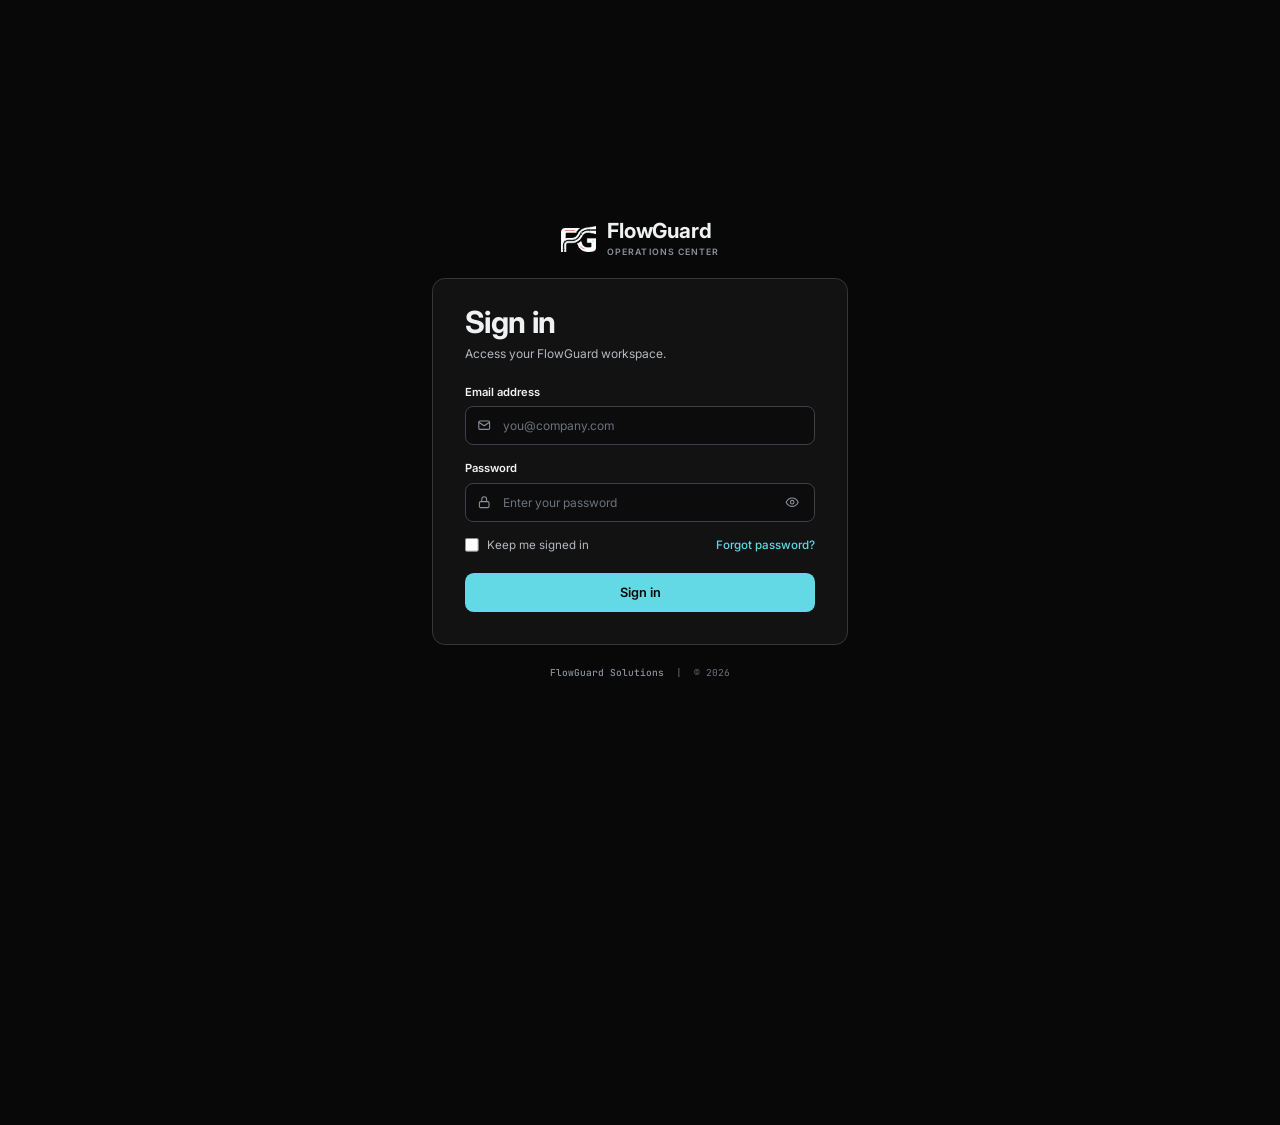
==== commit dfd8fac5: "Prepare redesigned command centre and estate-scoped runtime" ====
--- a/index.html
+++ b/index.html
@@ -12,1410 +12,83 @@
   <link rel="preconnect" href="https://fonts.gstatic.com" crossorigin>
   <link href="https://fonts.googleapis.com/css2?family=Inter:wght@400;500;600;700&family=JetBrains+Mono:wght@400;500;600&display=swap" rel="stylesheet">
   <!-- ═══ FlowGuard shared design system (tokens + components) — portal-wide ═══ -->
-  <style id="fg-ds">
-  :root{
-    --fg-bg:#111214; --fg-chrome:#18191b; --fg-card:#1c1d20; --fg-card-2:#212327;
-    --fg-line:#34363b; --fg-line-2:#3d4046;
-    --fg-t1:#f0f1f2; --fg-t2:#b5b8be; --fg-t3:#8b909a; --fg-t4:#6c727c;
-    --fg-blue:#5379ff; --fg-blue-h:#3f63e6;
-    --fg-crit:#f0616d; --fg-high:#f0913e; --fg-mod:#f2c14e; --fg-ok:#35c98a; --fg-neutral:#8b9099;
-    --fg-crit-bg:rgba(240,97,109,.12); --fg-ok-bg:rgba(53,201,138,.12); --fg-mod-bg:rgba(242,193,78,.12);
-    --fg-s1:4px; --fg-s2:8px; --fg-s3:12px; --fg-s4:16px; --fg-s5:24px; --fg-s6:32px;
-    --fg-r:9px; --fg-r-s:7px;
-    --fg-fs-title:28px; --fg-fs-body:14px; --fg-fs-sm:13px; --fg-fs-xs:12px;
-  }
-  /* Light-theme overrides so shared-token surfaces follow the theme toggle */
-  html[data-theme="light"]{
-    --fg-bg:#f6f7f8; --fg-chrome:#ffffff; --fg-card:#ffffff; --fg-card-2:#f6f7f8;
-    --fg-line:#e5e8eb; --fg-line-2:#d7dbdf;
-    --fg-t1:#14171a; --fg-t2:#4b535a; --fg-t3:#767d84; --fg-t4:#9aa0a6;
-  }
-  /* Shared components (prefix fgc-). Any module can use these directly. */
-  .fgc-card{ background:var(--fg-card); border:1px solid var(--fg-line); border-radius:var(--fg-r); padding:var(--fg-s4); }
-  .fgc-h1{ font-size:var(--fg-fs-title); font-weight:600; letter-spacing:-.01em; color:var(--fg-t1); }
-  .fgc-sub{ font-size:var(--fg-fs-sm); color:var(--fg-t3); }
-  .fgc-k{ font-size:10.5px; font-weight:600; letter-spacing:.05em; text-transform:uppercase; color:var(--fg-t2); }
-  .fgc-link{ color:var(--fg-blue); font-weight:500; cursor:pointer; background:none; border:none; padding:0; font-family:inherit; font-size:var(--fg-fs-xs); text-decoration:none; }
-  .fgc-link:hover{ text-decoration:underline; }
-  .fgc-btn{ background:var(--fg-blue); color:#fff; border:none; border-radius:8px; padding:9px 14px; font-weight:600; font-size:var(--fg-fs-sm); cursor:pointer; font-family:inherit; }
-  .fgc-btn:hover{ background:var(--fg-blue-h); }
-  .fgc-btn.ghost{ background:transparent; border:1px solid var(--fg-line-2); color:var(--fg-t2); }
-  .fgc-status{ display:inline-flex; align-items:center; gap:var(--fg-s2); font-size:var(--fg-fs-sm); color:var(--fg-t1); font-weight:500; }
-  .fgc-status .dot{ width:8px; height:8px; border-radius:50%; flex:0 0 auto; }
-  .fgc-seg{ display:flex; background:#1c1e23; border:1px solid var(--fg-line-2); border-radius:var(--fg-r-s); overflow:hidden; }
-  .fgc-seg button{ font-size:var(--fg-fs-xs); font-weight:500; color:var(--fg-t3); padding:5px 12px; cursor:pointer; border:none; background:none; border-right:1px solid var(--fg-line-2); font-family:inherit; }
-  .fgc-seg button:last-child{ border-right:none; }
-  .fgc-seg button.active{ background:var(--fg-line-2); color:var(--fg-t1); }
-  .fgc-seg .c{ color:var(--fg-t4); font-weight:600; margin-left:5px; }
-  .fgc-table{ width:100%; border-collapse:collapse; font-variant-numeric:tabular-nums; }
-  .fgc-table thead th{ text-align:left; font-size:10px; font-weight:600; letter-spacing:.05em; text-transform:uppercase; color:var(--fg-t3); padding:0 8px 8px; border-bottom:1px solid var(--fg-line); }
-  .fgc-table tbody td{ padding:7px 8px; border-bottom:1px solid var(--fg-line); font-size:var(--fg-fs-sm); color:var(--fg-t1); }
-  .fgc-table tbody tr:last-child td{ border-bottom:none; }
-  .fgc-empty{ padding:var(--fg-s5) var(--fg-s3); text-align:center; color:var(--fg-t3); font-size:var(--fg-fs-sm); }
-  .fgc-empty .fgc-link{ font-size:var(--fg-fs-sm); }
-  .fgc-panel{ background:var(--fg-card); border:1px solid var(--fg-line); border-radius:var(--fg-r); padding:var(--fg-s4); }
-  .fgc-div{ height:1px; background:var(--fg-line); margin:var(--fg-s2) 0; }
-  </style>
-  <style>
-    *, *::before, *::after { margin: 0; padding: 0; box-sizing: border-box; }
-
-    :root {
-      /* ══ COMMAND — dark-first theme ══ */
-
-      /* ── Type scale (theme-independent — defined once, here only) ──
-         One scale, used everywhere. Same size = same role, on every tab.
-         Role guide:
-           2xs  micro captions, uppercase eyebrow labels, tiny badges
-           xs   table headers, meta/timestamp text, small captions
-           sm   secondary body text, buttons/pills, filter controls
-           base primary UI text — standard buttons, inputs, nav, form labels
-           md   table/card body text — the "read this" data cell size
-           lg   section/card titles, modal titles
-           xl   module page headers (top of each tab)
-           2xl  KPI / stat headline numbers — always this size, everywhere
-           3xl  hero-level numbers (dashboard greeting strip only) */
-      --fs-2xs:  .625rem;   /* 10px */
-      --fs-xs:   .6875rem;  /* 11px */
-      --fs-sm:   .75rem;    /* 12px */
-      --fs-base: .8125rem;  /* 13px */
-      --fs-md:   .875rem;   /* 14px */
-      --fs-lg:   1rem;      /* 16px */
-      --fs-xl:   1.25rem;   /* 20px */
-      --fs-2xl:  1.75rem;   /* 28px */
-      --fs-3xl:  2.25rem;   /* 36px */
-      --fs-hero: clamp(1.9rem, 3vw, 2.6rem);
-
-      /* ── Brand ── */
-      --navy:       #0a1622;
-      --navy-deep:  #070d14;
-      --navy-mid:   #0e1c2a;
-      /* Single action colour (shared design system) — links, buttons, selected */
-      --blue:       #5379ff;
-      --blue-hi:    #6b8cff;
-      --blue-dim:   #3f63e6;
-      --amber:      #f2c14e;
-      --teal:       #3f63e6;
-
-      /* ── Canvas & surfaces (shared charcoal spec — --fg-* mirror) ── */
-      --canvas:     #111214;
-      --surface:    #1c1d20;
-      --surface-2:  #17181b;
-      --surface-3:  #212327;
-      --surface-h:  #26282c;
-      --border:     #34363b;
-      --border-2:   #3d4046;
-
-      /* ── Text (neutral greys, brighter secondary) ── */
-      --ink:        #f0f1f2;
-      --ink-2:      #b5b8be;
-      --ink-3:      #8b909a;
-      --ink-4:      #6c727c;
-
-      /* ── Status (shared severity) ── */
-      --ok:         #35c98a;    --ok-bg:  rgba(53,201,138,.12);
-      --warn:       #f2c14e;    --wb:     rgba(242,193,78,.12);
-      --caut:       #f0913e;    --cb:     rgba(240,145,62,.12);
-      --err:        #f0616d;    --eb:     rgba(240,97,109,.12);
-      --off:        #8b9099;    --ob:     rgba(139,144,153,.14);
-      --amber-bg:   rgba(251,191,36,.08);
-      --overlay:    rgba(0,0,0,.92);
-      /* ── Sidebar: permanently dark in both themes ── */
-      --sb-ink:    rgba(255,255,255,.92);
-      --sb-ink-2:  rgba(255,255,255,.62);
-      --sb-ink-3:  rgba(255,255,255,.38);
-      --sb-ink-4:  rgba(255,255,255,.24);
-      --sb-line:   rgba(255,255,255,.07);
-      --sb-hover:  rgba(255,255,255,.06);
-
-
-      /* ── Shadows / glow ── */
-      --sh-xs: 0 1px 2px rgba(0,0,0,.4);
-      --sh-sm: 0 2px 10px rgba(0,0,0,.35);
-      --sh-md: 0 4px 24px rgba(0,0,0,.45);
-      --sh-lg: 0 24px 70px rgba(0,0,0,.55);
-      --sh-card: 0 0 0 1px rgba(83,121,255,.05), 0 2px 10px rgba(0,0,0,.35), 0 10px 30px rgba(0,0,0,.3);
-
-      /* ── Layout ── */
-      --sw:  204px;
-      --th:  58px;
-
-      /* ── Radii ── */
-      --r:   14px; --rs: 9px; --rl: 20px;
-
-      /* ── Fonts ── */
-      --ff-d: 'Inter', system-ui, sans-serif;
-      --ff-b: 'Inter', system-ui, sans-serif;
-      --ff-m: 'JetBrains Mono', monospace;
-
-      /* ── Legacy aliases for JS modules ── */
-      --neon: var(--blue-hi); --neon-dim: var(--blue-dim);
-      --neon-glow: rgba(83,121,255,.16); --neon-trace: rgba(83,121,255,.05);
-      --bg: var(--canvas); --panel: var(--surface); --panel-edge: var(--border);
-      --panel-hover: var(--surface-h);
-      --text-bright: var(--ink); --text-mid: var(--ink-2); --text-dim: var(--ink-3);
-      --s-nominal: var(--ok); --s-watch: var(--warn);
-      --s-warning: var(--caut); --s-critical: var(--err); --s-offline: var(--off);
-      --font-display: var(--ff-d); --font-mono: var(--ff-m);
-    }
-
-    /* ══ Light theme — the original operations palette ══ */
-    html[data-theme="light"] {
-      /* ── Brand (aligned to client portal) ── */
-      --navy:       #0a2a3d;
-      --navy-deep:  #071722;
-      --navy-mid:   #0d3a54;
-      --blue:       #0891b2;
-      --blue-hi:    #5379ff;
-      --blue-dim:   #0e5b6e;
-      --amber:      #f59e0b;
-      --teal:       #0e5b6e;
-
-      /* ── Canvas & surfaces (client portal) ── */
-      --canvas:     #ffffff;
-      --surface:    #ffffff;
-      --surface-2:  #f8fbfc;
-      --surface-3:  #eef4f8;
-      --surface-h:  #e0f5fa;
-      --border:     #e2e9ed;
-      --border-2:   #d3dde2;
-
-      /* ── Text (client portal) ── */
-      --ink:        #12222b;
-      --ink-2:      #4a626d;
-      --ink-3:      #8399a4;
-      --ink-4:      #a9bcc7;
-
-      /* ── Status ── */
-      --ok:         #0a8a6a;    --ok-bg:  #e2f5ee;
-      --warn:       #b45309;    --wb:     #fef3c7;
-      --caut:       #c2410c;    --cb:     #fff0eb;
-      --err:        #dc2626;    --eb:     #fef2f2;
-      --off:        #64748b;    --ob:     #f1f5f9;
-      --amber-bg:   rgba(245,166,35,.09);
-      --overlay:    rgba(255,255,255,.92);
-      /* ── Sidebar: permanently dark in both themes ── */
-      --sb-ink:    rgba(255,255,255,.92);
-      --sb-ink-2:  rgba(255,255,255,.62);
-      --sb-ink-3:  rgba(255,255,255,.38);
-      --sb-ink-4:  rgba(255,255,255,.24);
-      --sb-line:   rgba(255,255,255,.07);
-      --sb-hover:  rgba(255,255,255,.06);
-
-
-      /* ── Shadows ── */
-      --sh-xs: 0 1px 2px rgba(10,31,46,.06);
-      --sh-sm: 0 2px 8px rgba(10,31,46,.07), 0 1px 2px rgba(10,31,46,.04);
-      --sh-md: 0 4px 20px rgba(10,31,46,.09), 0 2px 4px rgba(10,31,46,.05);
-      --sh-lg: 0 20px 60px rgba(10,31,46,.12), 0 4px 12px rgba(10,31,46,.07);
-      --sh-card: 0 0 0 1px rgba(10,31,46,.05), 0 2px 8px rgba(10,31,46,.06), 0 8px 24px rgba(10,31,46,.06);
-
-      /* ── Layout ── */
-      --sw:  204px;
-      --th:  58px;
-
-      /* ── Radii ── */
-      --r:   14px; --rs: 9px; --rl: 20px;
-
-      /* ── Fonts ── */
-      --ff-d: 'Inter', system-ui, sans-serif;
-      --ff-b: 'Inter', system-ui, sans-serif;
-      --ff-m: 'JetBrains Mono', monospace;
-
-      /* ── Legacy aliases for JS modules ── */
-      --neon: var(--blue); --neon-dim: var(--teal);
-      --neon-glow: rgba(8,145,178,.14); --neon-trace: rgba(8,145,178,.05);
-      --bg: var(--canvas); --panel: var(--surface-2); --panel-edge: var(--border);
-      --panel-hover: var(--surface-h);
-      --text-bright: var(--ink); --text-mid: var(--ink-2); --text-dim: var(--ink-3);
-      --s-nominal: var(--ok); --s-watch: var(--warn);
-      --s-warning: var(--caut); --s-critical: var(--err); --s-offline: var(--off);
-      --font-display: var(--ff-d); --font-mono: var(--ff-m);
-    }
-
-    .topbar { gap: 16px; overflow: visible; padding: 0 18px; min-width: 0; }
-    .topbar > * { min-width: 0; }
-    .topbar .tb-btn { flex-shrink: 0; }
-
-    /* search — the only bordered element, like the sample */
-    .tb-search { position: relative; display: flex; align-items: center; gap: 8px; background: var(--surface-2); border: 1px solid var(--border); border-radius: 9px; padding: 7px 11px; width: 260px; flex-shrink: 1; min-width: 130px; color: var(--ink-3); }
-    .tb-search svg { width: 14px; height: 14px; flex-shrink: 0; }
-    .tb-search input { flex: 1; min-width: 0; background: transparent; border: none; outline: none; color: var(--ink); font-family: var(--ff-b); font-size: var(--fs-sm); }
-    .tb-search input::placeholder { color: var(--ink-3); }
-    .tb-search kbd { flex-shrink: 0; font-family: var(--ff-m); font-size: var(--fs-2xs); color: var(--ink-4); background: var(--surface-3); border: 1px solid var(--border); border-radius: 5px; padding: 2px 5px; }
-    .tb-search:focus-within { border-color: var(--blue-dim); }
-    .tb-search-drop { position: absolute; top: calc(100% + 6px); left: 0; right: 0; background: var(--surface); border: 1px solid var(--border-2); border-radius: 10px; box-shadow: var(--sh-md); z-index: 900; display: none; overflow: hidden; max-height: 300px; overflow-y: auto; }
-    .tbs-item { display: flex; align-items: center; gap: 9px; padding: 9px 12px; cursor: pointer; font-size: var(--fs-sm); color: var(--ink); border-bottom: 1px solid var(--border); }
-    .tbs-item:hover { background: var(--surface-h); }
-    .tbs-kind { font-size: var(--fs-2xs); font-weight: 800; letter-spacing: .8px; text-transform: uppercase; padding: 2px 6px; border-radius: 5px; background: var(--neon-trace); color: var(--blue-hi); }
-    .tbs-sub { margin-left: auto; font-size: var(--fs-2xs); color: var(--ink-3); }
-
-    /* cross-module relationship links (OpsModal.link) */
-    .fg-link { color: var(--blue-hi); font-weight: 700; cursor: pointer; text-decoration: none; border-bottom: 1px solid transparent; transition: border-color .12s, opacity .12s; }
-    .fg-link:hover, .fg-link:focus { border-bottom-color: var(--blue-hi); opacity: .9; outline: none; }
-    .fg-link-block { display: inline-flex; align-items: center; gap: 6px; }
-    .fg-link-none { color: var(--ink-3); font-weight: 600; }
-    /* Global list-view (lv-*) styles are injected by ops-modal.js so they stay
-       cache-busted; index.html itself has no ?v and would otherwise go stale. */
-
-    /* storm banner — two-line, with action, like the sample */
-    .tb-storm { display: flex; align-items: center; gap: 10px; padding: 6px 8px 6px 12px; border-radius: 9px; background: var(--eb); border: 1px solid rgba(248,113,113,.4); color: var(--err); flex-shrink: 1; min-width: 0; }
-    .tb-storm > svg { width: 17px; height: 17px; flex-shrink: 0; }
-    .tb-storm-txt { display: flex; flex-direction: column; line-height: 1.25; min-width: 0; }
-    .tb-storm-txt b { font-size: var(--fs-sm); font-weight: 700; white-space: nowrap; }
-    .tb-storm-txt i { font-size: var(--fs-xs); font-style: normal; color: var(--ink-2); white-space: nowrap; overflow: hidden; text-overflow: ellipsis; }
-    .tb-storm-btn { flex-shrink: 0; padding: 5px 10px; border-radius: 7px; border: none; background: rgba(248,113,113,.18); color: var(--err); font-size: var(--fs-xs); font-weight: 700; font-family: var(--ff-b); cursor: pointer; white-space: nowrap; }
-    .tb-storm-btn:hover { background: rgba(248,113,113,.3); }
-
-    /* right cluster — borderless metrics, icon + stacked label/value */
-    .tb-right { margin-left: auto; display: flex; align-items: center; gap: 18px; flex-shrink: 0; position: relative; }
-    .tb-metric { display: flex; align-items: center; gap: 8px; white-space: nowrap; }
-    .tb-mi { width: 22px; height: 22px; color: var(--ink-3); flex-shrink: 0; }
-    .tb-mv { display: flex; flex-direction: column; line-height: 1.3; }
-    .tb-mv b { font-size: var(--fs-base); font-weight: 600; color: var(--ink); }
-    .tb-mv i { font-size: var(--fs-xs); font-style: normal; color: var(--ink-3); }
-    .tb-mv em { font-style: normal; font-size: var(--fs-2xs); color: var(--ink-3); font-weight: 500; }
-    #current-time { font-family: var(--ff-m); font-size: var(--fs-base); }
-
-    /* user chip */
-    .tb-user { position: relative; flex-shrink: 0; }
-    .tb-user-btn { display: flex; align-items: center; gap: 9px; padding: 5px 10px 5px 5px; border-radius: 10px; border: 1px solid var(--border); background: var(--surface-2); color: var(--ink-3); cursor: pointer; }
-    .tb-user-btn:hover { border-color: var(--border-2); }
-    .tb-av { width: 30px; height: 30px; border-radius: 8px; background: var(--blue); color: #04222b; display: grid; place-items: center; font-size: var(--fs-xs); font-weight: 800; flex-shrink: 0; }
-    .tb-user-txt { display: flex; flex-direction: column; line-height: 1.25; text-align: left; }
-    .tb-user-txt b { font-size: var(--fs-sm); color: var(--ink); font-weight: 600; white-space: nowrap; }
-    .tb-user-txt i { font-size: var(--fs-2xs); color: var(--ink-3); font-style: normal; white-space: nowrap; }
-    .tb-user-menu { display: none; position: absolute; top: calc(100% + 8px); right: 0; min-width: 168px; background: var(--surface); border: 1px solid var(--border-2); border-radius: 11px; box-shadow: var(--sh-lg); overflow: hidden; z-index: 2000; }
-    .tb-user-menu.open { display: block; }
-    .tb-user-menu button { display: block; width: 100%; padding: 10px 14px; background: none; border: none; color: var(--ink-2); font-size: var(--fs-sm); font-family: var(--ff-b); cursor: pointer; text-align: left; }
-    .tb-user-menu button:hover { background: var(--surface-h); color: var(--ink); }
-    .tb-user-menu button.danger:hover { color: var(--err); }
-
-    @media (max-width: 1250px) { .tb-metric:nth-of-type(1) .tb-mv { display: none; } }
-    @media (max-width: 1080px) { .tb-user-txt { display: none; } .tb-search { width: 170px; } }
-
-
-    /* ══ responsive shell ══ */
-    @media (max-width: 1150px) {
-      .tb-search { width: 180px; }
-    }
-    @media (max-width: 1000px) {
-      :root { --sw: 62px; }
-      .sidebar { width: 62px; overflow: visible; }
-      .nav-label, .brand-name, .sb-brand-text, .nav-section, .sb-status { display: none; }
-      .nav-item { justify-content: center; padding: 10px 0; margin: 2px 6px; width: calc(100% - 12px); }
-      .nav-item .nav-icon { margin: 0; }
-      .tb-metric:nth-of-type(1) { display: none; }
-    }
-    @media (max-width: 860px) {
-      .topbar { padding: 0 12px; gap: 10px; }
-      .tb-storm { display: none !important; }
-      .tb-metric { display: none; }
-      .tb-search { width: auto; flex: 1; min-width: 0; }
-      .tb-user-txt { display: none; }
-      .content { padding: 14px 12px; }
-    }
-    @media (max-width: 620px) {
-      :root { --sw: 0px; }
-      .app > .sidebar, aside.sidebar { position: fixed !important; left: 0; top: 0; bottom: 0; width: 210px !important; z-index: 1200; transform: translateX(-100%); transition: transform .22s; box-shadow: var(--sh-lg); }
-      .app > .sidebar.open, aside.sidebar.open { transform: none; }
-      .sidebar .nav-label, .sidebar .brand-name, .sidebar .sb-brand-text, .sidebar .nav-section { display: flex; }
-      .sidebar .nav-item { justify-content: flex-start; padding: 9px 16px; }
-      .mob-toggle { display: grid !important; }
-      .tb-search kbd { display: none; }
-    }
-    .mob-toggle { display: none; place-items: center; width: 34px; height: 34px; border-radius: 8px; border: 1px solid var(--border); background: var(--surface-2); color: var(--ink-2); cursor: pointer; flex-shrink: 0; }
-    html { height: 100%; }
-    body {
-      height: 100%; background: var(--canvas);
-      color: var(--ink); font-family: var(--ff-b);
-      font-size: var(--fs-md); display: flex; flex-direction: column;
-      overflow: hidden;
-    }
-
-    .app { flex: 1; display: flex; overflow: hidden; }
-
-    /* ══════════════════════════════════════════════════════
-       SIDEBAR — Premium instrument panel
-    ══════════════════════════════════════════════════════ */
-    .sidebar {
-      width: var(--sw);
-      flex-shrink: 0;
-      background: var(--navy-deep);
-      display: flex; flex-direction: column;
-      height: 100%; overflow: hidden;
-      position: relative;
-    }
-
-    /* Layered depth effects */
-    .sidebar::before {
-      content: '';
-      position: absolute; inset: 0;
-      background:
-        radial-gradient(ellipse 100% 40% at 50% 100%, rgba(8,145,178,.14) 0%, transparent 60%),
-        radial-gradient(ellipse 80% 30% at 50% 0%,   rgba(8,145,178,.05) 0%, transparent 50%);
-      pointer-events: none; z-index: 0;
-    }
-
-    /* Fine noise texture — instrument panel feel */
-    .sidebar::after {
-      content: '';
-      position: absolute; inset: 0;
-      background-image: url("data:image/svg+xml,%3Csvg viewBox='0 0 256 256' xmlns='http://www.w3.org/2000/svg'%3E%3Cfilter id='n'%3E%3CfeTurbulence type='fractalNoise' baseFrequency='0.9' numOctaves='4' stitchTiles='stitch'/%3E%3C/filter%3E%3Crect width='100%25' height='100%25' filter='url(%23n)' opacity='0.03'/%3E%3C/svg%3E");
-      background-size: 256px 256px;
-      pointer-events: none; z-index: 0; opacity: .6;
-    }
-
-    /* ── Brand area ── */
-    .sb-brand {
-      position: relative; z-index: 1;
-      padding: 20px 20px 16px;
-      border-bottom: 1px solid var(--sb-line);
-      display: flex; align-items: center; gap: 12px;
-      flex-shrink: 0;
-    }
-
-    /* Brand mark with glow halo */
-    .sb-mark-wrap {
-      position: relative;
-      width: 36px; height: 36px; flex-shrink: 0;
-    }
-
-    .sb-mark-wrap::before {
-      content: '';
-      position: absolute;
-      inset: -4px;
-      border-radius: 12px;
-      background: radial-gradient(circle, rgba(22,168,211,.18) 0%, transparent 70%);
-      animation: markGlow 3s ease-in-out infinite alternate;
-    }
-
-    @keyframes markGlow {
-      0%   { opacity: .6; transform: scale(.95); }
-      100% { opacity: 1;  transform: scale(1.05); }
-    }
-
-    .sb-mark { width: 36px; height: 36px; position: relative; z-index: 1; }
-
-    .sb-brand-text { min-width: 0; }
-    .sb-name {
-      font-family: var(--ff-d);
-      font-size: var(--fs-lg); font-weight: 700;
-      color: var(--sb-ink);
-      white-space: nowrap; letter-spacing: .01em;
-    }
-    .sb-sub {
-      font-size: var(--fs-2xs); font-weight: 700;
-      letter-spacing: 2.5px; text-transform: uppercase;
-      color: var(--blue); margin-top: 1px;
-      opacity: .9;
-    }
-
-    /* ── Live status pill in sidebar ── */
-    .sb-status {
-      position: relative; z-index: 1;
-      margin: 12px 14px 6px;
-      padding: 8px 12px;
-      background: rgba(22,168,211,.07);
-      border: 1px solid rgba(22,168,211,.12);
-      border-radius: 8px;
-      display: flex; align-items: center; gap: 8px;
-      flex-shrink: 0;
-    }
-
-    .sb-status-dot {
-      width: 6px; height: 6px; border-radius: 50%;
-      background: var(--blue); flex-shrink: 0;
-      box-shadow: 0 0 0 3px rgba(22,168,211,.15);
-      animation: statusPulse 2.5s ease-in-out infinite;
-    }
-
-    @keyframes statusPulse {
-      0%,100% { box-shadow: 0 0 0 3px rgba(22,168,211,.15); }
-      50%      { box-shadow: 0 0 0 5px rgba(22,168,211,.08); }
-    }
-
-    .sb-status-text {
-      font-family: var(--ff-m);
-      font-size: var(--fs-2xs); font-weight: 500;
-      letter-spacing: .8px; text-transform: uppercase;
-      color: var(--blue); opacity: .85;
-    }
-
-    /* ── Nav ── */
-    .sb-nav {
-      flex: 1; overflow-y: auto; overflow-x: hidden;
-      padding: 6px 0 10px;
-      position: relative; z-index: 1;
-    }
-    .sb-nav::-webkit-scrollbar { width: 0; }
-
-    .nav-sect {
-      padding: 16px 20px 5px;
-      font-size: var(--fs-2xs); font-weight: 700;
-      letter-spacing: 2.5px; text-transform: uppercase;
-      color: var(--ink-4);
-      display: flex; align-items: center; gap: 8px;
-    }
-
-    .nav-sect::after {
-      content: '';
-      flex: 1; height: 1px;
-      background: var(--surface-2);
-    }
-
-    .nav-item {
-      display: flex; align-items: center; gap: 11px;
-      padding: 8px 14px 8px 16px;
-      margin: 1px 7px;
-      border-radius: var(--rs);
-      cursor: pointer; border: none;
-      background: transparent;
-      width: calc(100% - 16px);
-      text-align: left;
-      color: var(--sb-ink-2);
-      font-family: var(--ff-b);
-      font-size: var(--fs-base); font-weight: 500;
-      transition: all .18s;
-      position: relative; overflow: hidden;
-    }
-
-    /* Hover sweep reveal */
-    .nav-item::before {
-      content: '';
-      position: absolute; inset: 0;
-      background: linear-gradient(90deg, rgba(22,168,211,.1) 0%, rgba(22,168,211,.04) 50%, transparent 100%);
-      transform: translateX(-100%);
-      transition: transform .28s cubic-bezier(.22,1,.36,1);
-      border-radius: var(--rs);
-    }
-
-    .nav-item:hover::before { transform: translateX(0); }
-
-    .nav-item:hover {
-      color: var(--ink);
-    }
-
-    .nav-item.active {
-      background: rgba(22,168,211,.11);
-      color: var(--blue);
-      font-weight: 600;
-      border: 1px solid rgba(22,168,211,.18);
-      box-shadow: inset 0 0 20px rgba(22,168,211,.04);
-    }
-
-    .nav-item.active::before { display: none; }
-
-    /* Glowing left accent bar for active */
-    .nav-item.active::after {
-      content: '';
-      position: absolute;
-      left: -8px; top: 20%; bottom: 20%;
-      width: 3px;
-      background: var(--blue);
-      border-radius: 0 3px 3px 0;
-      box-shadow: 0 0 8px var(--blue), 0 0 16px rgba(22,168,211,.4);
-    }
-
-    .nav-icon {
-      width: 15px; height: 15px;
-      flex-shrink: 0; color: var(--sb-ink-3);
-      transition: color .18s; position: relative; z-index: 1;
-    }
-    .nav-item:hover .nav-icon { color: var(--blue-hi); }
-    .nav-item.active .nav-icon { color: var(--blue); }
-    .nav-label { flex: 1; position: relative; z-index: 1; }
-
-    .nav-badge {
-      background: var(--err); color: white;
-      font-size: var(--fs-2xs); font-weight: 700;
-      padding: 1px 6px; border-radius: 10px;
-      font-family: var(--ff-m);
-      position: relative; z-index: 1;
-      box-shadow: 0 0 8px rgba(220,38,38,.4);
-    }
-
-    /* ── User footer ── */
-    .sb-foot {
-      flex-shrink: 0;
-      padding: 10px 12px 14px;
-      border-top: 1px solid var(--sb-line);
-      position: relative; z-index: 1;
-    }
-
-    .user-chip {
-      display: flex; align-items: center; gap: 10px;
-      padding: 10px 12px;
-      background: var(--surface-2);
-      border: 1px solid var(--border);
-      border-radius: var(--r); margin-bottom: 8px;
-      transition: background .18s;
-    }
-
-    .user-chip:hover { background: var(--sb-hover); }
-
-    .user-av {
-      width: 34px; height: 34px;
-      background: linear-gradient(135deg, var(--blue), var(--blue-dim));
-      border-radius: 9px;
-      display: flex; align-items: center; justify-content: center;
-      font-size: var(--fs-xs); font-weight: 700; color: white;
-      flex-shrink: 0; font-family: var(--ff-m);
-      letter-spacing: .5px;
-      box-shadow: 0 0 0 1px rgba(22,168,211,.3), 0 2px 8px rgba(22,168,211,.2);
-    }
-
-    .user-info { min-width: 0; flex: 1; }
-    .user-name  { font-size: var(--fs-base); font-weight: 600; color: var(--ink); white-space: nowrap; overflow: hidden; text-overflow: ellipsis; }
-    .user-role-el { font-size: var(--fs-2xs); color: var(--ink-3); margin-top: 1px; letter-spacing: .3px; }
-
-    .btn-logout {
-      width: 100%; padding: 8px;
-      background: transparent;
-      border: 1px solid var(--border);
-      border-radius: var(--rs);
-      color: var(--ink-3);
-      font-family: var(--ff-b); font-size: var(--fs-sm); font-weight: 500;
-      cursor: pointer; transition: all .2s;
-      display: flex; align-items: center; justify-content: center; gap: 7px;
-    }
-    .btn-logout:hover { border-color: rgba(220,38,38,.4); color: rgba(255,130,130,.8); background: rgba(220,38,38,.06); }
-
-    /* ══════════════════════════════════════════════════════
-       TOPBAR — Clean authority with brand accent
-    ══════════════════════════════════════════════════════ */
-    .main { flex: 1; display: flex; flex-direction: column; overflow: hidden; }
-
-    .topbar {
-      height: var(--th);
-      background: var(--surface);
-      border-bottom: 1px solid var(--sb-line);
-      display: flex; align-items: center;
-      justify-content: space-between;
-      padding: 0 16px; flex-shrink: 0; gap: 10px;
-      position: relative; z-index: 1000;
-      /* Subtle bottom shadow + top brand line */
-      box-shadow: 0 1px 0 var(--border), var(--sh-xs);
-    }
-
-    /* Thin brand gradient line at very top of topbar */
-    .topbar::before {
-      content: '';
-      position: absolute;
-      top: 0; left: 0; right: 0; height: 2px;
-      background: linear-gradient(90deg, transparent 0%, var(--navy) 15%, var(--blue) 50%, var(--blue-hi) 65%, transparent 100%);
-      opacity: .7;
-    }
-
-    .tb-left { display: flex; align-items: center; gap: 10px; }
-
-    .tb-eyebrow {
-      font-family: var(--ff-b);
-      font-size: var(--fs-xs); font-weight: 700;
-      letter-spacing: 1.5px; text-transform: uppercase;
-      color: var(--ink-3);
-    }
-
-    .tb-sep { color: var(--border-2); font-size: var(--fs-lg); font-weight: 300; }
-
-    .tb-title {
-      font-family: var(--ff-d);
-      font-size: var(--fs-lg); font-weight: 700;
-      color: var(--ink);
-      letter-spacing: -.015em;
-    }
-
-    .tb-right { display: flex; align-items: center; gap: 10px; }
-
-    /* Operational status pill */
-    .ops-status-pill {
-      display: flex; align-items: center; gap: 6px;
-      padding: 5px 12px;
-      background: var(--ok-bg);
-      border: 1px solid rgba(10,138,106,.18);
-      border-radius: 20px;
-    }
-
-    .ops-status-dot {
-      width: 6px; height: 6px; border-radius: 50%;
-      background: var(--ok); flex-shrink: 0;
-      animation: opsPulse 2.5s ease-in-out infinite;
-    }
-
-    @keyframes opsPulse {
-      0%,100% { opacity: 1; }
-      50%      { opacity: .45; }
-    }
-
-    .ops-status-label {
-      font-size: var(--fs-2xs); font-weight: 700;
-      letter-spacing: 1.2px; text-transform: uppercase;
-      color: var(--ok);
-    }
-
-    /* demo-pill removed v3.2.1 */
-
-    #current-time {
-      font-family: var(--ff-m);
-      font-size: var(--fs-xs); color: var(--ink-3); letter-spacing: .3px;
-    }
-
-    .tb-btn {
-      width: 36px; height: 36px;
-      background: var(--surface-2);
-      border: 1px solid var(--border);
-      border-radius: var(--rs);
-      display: flex; align-items: center; justify-content: center;
-      cursor: pointer; color: var(--ink-3);
-      transition: all .18s; position: relative;
-    }
-
-    .tb-btn:hover {
-      border-color: var(--blue); color: var(--blue);
-      background: rgba(22,168,211,.06);
-      transform: translateY(-1px); box-shadow: var(--sh-sm);
-    }
-
-    .tb-btn .badge {
-      position: absolute; top: -5px; right: -5px;
-      background: var(--err); color: white;
-      width: 16px; height: 16px; border-radius: 50%;
-      font-size: var(--fs-2xs); font-weight: 700;
-      display: flex; align-items: center; justify-content: center;
-      font-family: var(--ff-m); border: 1.5px solid var(--surface);
-      box-shadow: 0 0 6px rgba(220,38,38,.4);
-    }
-
-    /* ══════════════════════════════════════════════════════
-       CONTENT CANVAS
-    ══════════════════════════════════════════════════════ */
-    .content {
-      flex: 1; overflow-y: auto; overflow-x: hidden;
-      padding: 28px;
-      /* Very subtle paper texture — barely visible */
-      background:
-        radial-gradient(ellipse 60% 40% at 80% 10%, rgba(22,168,211,.025) 0%, transparent 55%),
-        radial-gradient(ellipse 50% 40% at 10% 90%, rgba(10,42,61,.025) 0%, transparent 55%),
-        var(--canvas);
-    }
-
-    .content::-webkit-scrollbar { width: 5px; }
-    .content::-webkit-scrollbar-track { background: transparent; }
-    .content::-webkit-scrollbar-thumb { background: var(--border); border-radius: 3px; }
-    .content::-webkit-scrollbar-thumb:hover { background: var(--border-2); }
-
-    .tab-content { display: none; }
-    .tab-content.active { display: block; animation: tabIn .22s ease; }
-    @keyframes tabIn { from{opacity:0;transform:translateY(6px);}to{opacity:1;transform:translateY(0);} }
-
-    @media (prefers-reduced-motion: reduce) {
-      .tab-content.active { animation: none; }
-      .sb-mark-wrap::before, .sb-status-dot,
-      .ops-status-dot, @keyframes markGlow,
-      .nav-item::before { animation: none; transition: none; }
-    }
-
-    /* ══════════════════════════════════════════════════════
-       ALERT TRAY
-    ══════════════════════════════════════════════════════ */
-    .alert-panel {
-      position: fixed; top: var(--th); right: -360px;
-      width: 340px; bottom: 0;
-      background: var(--surface); border-left: 1px solid var(--border);
-      z-index: 200; transition: right .3s cubic-bezier(.4,0,.2,1);
-      display: flex; flex-direction: column;
-    }
-    .alert-panel.open { right: 0; box-shadow: var(--sh-lg); }
-    .alert-panel-header { padding: 18px 20px; border-bottom: 1px solid var(--border); display: flex; align-items: center; justify-content: space-between; }
-    .alert-panel-title { font-family: var(--ff-d); font-size: var(--fs-lg); font-weight: 700; color: var(--ink); }
-    .alert-panel-close { background: none; border: none; color: var(--ink-3); cursor: pointer; font-size: var(--fs-lg); padding: 4px 6px; border-radius: 4px; transition: all .2s; }
-    .alert-panel-close:hover { color: var(--err); background: var(--eb); }
-    .alert-panel-body { flex: 1; overflow-y: auto; padding: 14px; }
-
-    /* ══════════════════════════════════════════════════════
-       WELCOME STATE — Editorial, commanding
-    ══════════════════════════════════════════════════════ */
-    .welcome { display: flex; flex-direction: column; gap: 20px; }
-
-    /* Greeting — full bleed editorial header */
-    .greeting {
-      border-radius: var(--rl);
-      background: var(--navy-deep);
-      position: relative; overflow: hidden;
-      padding: 36px 40px;
-      display: flex; align-items: center; justify-content: space-between;
-      gap: 24px;
-    }
-
-    .greeting::before {
-      content: '';
-      position: absolute; inset: 0;
-      background:
-        radial-gradient(ellipse 100% 100% at 110% 110%, rgba(13,127,160,.55) 0%, transparent 50%),
-        radial-gradient(ellipse 60% 50% at -10% -10%, rgba(22,168,211,.08) 0%, transparent 45%);
-      pointer-events: none;
-    }
-
-    /* Fine grid overlay */
-    .greeting::after {
-      content: '';
-      position: absolute; inset: 0;
-      background-image:
-        linear-gradient(rgba(22,168,211,.03) 1px, transparent 1px),
-        linear-gradient(90deg, rgba(22,168,211,.03) 1px, transparent 1px);
-      background-size: 40px 40px;
-      pointer-events: none;
-    }
-
-    .greeting-left { position: relative; z-index: 1; }
-
-    .greeting-kicker {
-      font-family: var(--ff-b);
-      font-size: var(--fs-2xs); font-weight: 700;
-      letter-spacing: 3px; text-transform: uppercase;
-      color: var(--blue); margin-bottom: 10px;
-      display: flex; align-items: center; gap: 8px;
-    }
-
-    .greeting-kicker::before {
-      content: '';
-      width: 20px; height: 1.5px;
-      background: var(--blue);
-      border-radius: 1px;
-    }
-
-    .greeting-name {
-      font-family: var(--ff-d);
-      font-size: var(--fs-hero);
-      font-weight: 900; color: #ffffff;
-      letter-spacing: -.03em; line-height: 1.05;
-      margin-bottom: 10px;
-    }
-
-    .greeting-name span {
-      color: var(--blue);
-      font-style: italic;
-    }
-
-    .greeting-sub {
-      font-size: var(--fs-base); color: var(--ink-2);
-      line-height: 1.6; max-width: 380px;
-    }
-
-    /* Right side — live KPI strip */
-    .greeting-kpis {
-      position: relative; z-index: 1;
-      display: flex; gap: 1px;
-      background: var(--surface-2);
-      border: 1px solid var(--border);
-      border-radius: 12px;
-      overflow: hidden;
-      flex-shrink: 0;
-    }
-
-    .gkpi {
-      padding: 18px 22px;
-      display: flex; flex-direction: column; gap: 4px;
-      min-width: 90px;
-      position: relative;
-    }
-
-    .gkpi + .gkpi::before {
-      content: '';
-      position: absolute;
-      left: 0; top: 20%; bottom: 20%;
-      width: 1px;
-      background: var(--surface-h);
-    }
-
-    .gkpi-val {
-      font-family: var(--ff-d);
-      font-size: var(--fs-2xl); font-weight: 900;
-      color: #ffffff; line-height: 1;
-      letter-spacing: -.02em;
-    }
-
-    .gkpi-val.blue  { color: var(--blue); }
-    .gkpi-val.amber { color: var(--amber); }
-    .gkpi-val.red   { color: var(--err); }
-    .gkpi-val.green { color: var(--ok); }
-
-    .gkpi-lbl {
-      font-size: var(--fs-2xs); font-weight: 700;
-      letter-spacing: 1.5px; text-transform: uppercase;
-      color: var(--ink-3);
-    }
-
-    /* Decorative horizontal rule with brand mark */
-    .section-divider {
-      display: flex; align-items: center; gap: 16px;
-      margin: 4px 0 0;
-    }
-
-    .section-divider::before,
-    .section-divider::after {
-      content: '';
-      flex: 1; height: 1px;
-      background: linear-gradient(90deg, transparent, var(--border), transparent);
-    }
-
-    .section-divider-label {
-      font-size: var(--fs-2xs); font-weight: 700;
-      letter-spacing: 2.5px; text-transform: uppercase;
-      color: var(--ink-4);
-      white-space: nowrap;
-    }
-
-    /* Quick action grid */
-    .quick-grid {
-      display: grid;
-      grid-template-columns: repeat(4, 1fr);
-      gap: 12px;
-    }
-
-    .qtile {
-      background: var(--surface);
-      border: 1px solid var(--border);
-      border-radius: var(--r);
-      padding: 20px 18px 18px;
-      cursor: pointer;
-      transition: all .22s cubic-bezier(.22,1,.36,1);
-      display: flex; flex-direction: column; gap: 14px;
-      box-shadow: var(--sh-xs);
-      position: relative; overflow: hidden;
-    }
-
-    /* Bottom gradient line — reveals on hover */
-    .qtile::after {
-      content: '';
-      position: absolute;
-      bottom: 0; left: 0; right: 0;
-      height: 2px;
-      opacity: 0;
-      transition: opacity .22s;
-    }
-
-    .qtile:hover {
-      transform: translateY(-4px);
-      box-shadow: var(--sh-md);
-      border-color: var(--border-2);
-    }
-
-    .qtile:hover::after { opacity: 1; }
-
-    .qtile.qt-red::after    { background: linear-gradient(90deg, var(--err), #ff8080); }
-    .qtile.qt-blue::after   { background: linear-gradient(90deg, var(--blue), var(--blue-hi)); }
-    .qtile.qt-green::after  { background: linear-gradient(90deg, var(--ok), #34d399); }
-    .qtile.qt-amber::after  { background: linear-gradient(90deg, var(--amber), #fcd34d); }
-
-    .qtile-icon {
-      width: 40px; height: 40px;
-      border-radius: 10px;
-      display: flex; align-items: center; justify-content: center;
-    }
-
-    .qtile-content { flex: 1; }
-    .qtile-label { font-size: var(--fs-md); font-weight: 700; color: var(--ink); margin-bottom: 3px; }
-    .qtile-sub   { font-size: var(--fs-xs); color: var(--ink-3); line-height: 1.45; }
-
-    .qtile-arrow {
-      width: 20px; height: 20px;
-      border-radius: 50%;
-      background: var(--canvas);
-      display: flex; align-items: center; justify-content: center;
-      color: var(--ink-4);
-      transition: all .22s;
-      align-self: flex-start;
-    }
-
-    .qtile:hover .qtile-arrow {
-      background: var(--ink);
-      color: white;
-      transform: translateX(3px);
-    }
-
-    /* Lower grid */
-    .lower-grid {
-      display: grid;
-      grid-template-columns: 1fr 1fr 300px;
-      gap: 16px;
-    }
-
-    /* Status card */
-    .status-card {
-      background: var(--surface);
-      border: 1px solid var(--border);
-      border-radius: var(--r);
-      box-shadow: var(--sh-xs);
-      overflow: hidden;
-    }
-
-    .sc-head {
-      padding: 16px 20px;
-      border-bottom: 1px solid var(--sb-line);
-      display: flex; align-items: center; justify-content: space-between;
-    }
-
-    .sc-title { font-family: var(--ff-d); font-size: var(--fs-md); font-weight: 700; color: var(--ink); }
-
-    .sc-row {
-      padding: 13px 20px;
-      border-bottom: 1px solid var(--sb-line);
-      display: flex; align-items: center; justify-content: space-between;
-      transition: background .12s;
-    }
-    .sc-row:last-child { border-bottom: none; }
-    .sc-row:hover { background: var(--surface-3); }
-
-    .sc-row-left { display: flex; align-items: center; gap: 12px; }
-
-    .sc-dot {
-      width: 8px; height: 8px; border-radius: 50%; flex-shrink: 0;
-    }
-
-    .sc-row-label { font-size: var(--fs-base); font-weight: 600; color: var(--ink); }
-    .sc-row-sub   { font-size: var(--fs-xs); color: var(--ink-3); margin-top: 1px; }
-    .sc-row-val   { font-family: var(--ff-m); font-size: var(--fs-sm); color: var(--ink-2); }
-
-    /* Metric summary card */
-    .metrics-card {
-      background: var(--surface);
-      border: 1px solid var(--border);
-      border-radius: var(--r);
-      box-shadow: var(--sh-xs);
-      overflow: hidden;
-    }
-
-    .mc-head {
-      padding: 16px 20px;
-      border-bottom: 1px solid var(--sb-line);
-      display: flex; align-items: center; justify-content: space-between;
-    }
-
-    .mc-title { font-family: var(--ff-d); font-size: var(--fs-md); font-weight: 700; color: var(--ink); }
-
-    .mc-row {
-      padding: 13px 20px;
-      border-bottom: 1px solid var(--sb-line);
-      display: flex; align-items: center; justify-content: space-between;
-      transition: background .12s;
-    }
-    .mc-row:last-child { border-bottom: none; }
-    .mc-row:hover { background: var(--surface-3); }
-
-    .mc-label { font-size: var(--fs-base); color: var(--ink-2); font-weight: 500; }
-
-    .mc-val {
-      font-family: var(--ff-d);
-      font-size: var(--fs-xl); font-weight: 800;
-      color: var(--ink); letter-spacing: -.01em;
-    }
-    .mc-val.blue  { color: var(--blue); }
-    .mc-val.amber { color: var(--amber); }
-    .mc-val.red   { color: var(--err); }
-    .mc-val.green { color: var(--ok); }
-
-    /* Recent activity feed */
-    .activity-card {
-      background: var(--surface);
-      border: 1px solid var(--border);
-      border-radius: var(--r);
-      box-shadow: var(--sh-xs);
-      overflow: hidden;
-    }
-
-    .ac-head {
-      padding: 16px 18px;
-      border-bottom: 1px solid var(--sb-line);
-      display: flex; align-items: center; justify-content: space-between;
-    }
-
-    .ac-title { font-family: var(--ff-d); font-size: var(--fs-md); font-weight: 700; color: var(--ink); }
-
-    .ac-item {
-      padding: 11px 18px;
-      border-bottom: 1px solid var(--border);
-      display: flex; align-items: flex-start; gap: 10px;
-      transition: background .12s;
-    }
-    .ac-item:last-child { border-bottom: none; }
-    .ac-item:hover { background: var(--surface-3); }
-
-    .ac-dot {
-      width: 7px; height: 7px; border-radius: 50%;
-      flex-shrink: 0; margin-top: 5px;
-    }
-
-    .ac-text { flex: 1; }
-    .ac-label { font-size: var(--fs-base); color: var(--ink); font-weight: 500; line-height: 1.4; }
-    .ac-time  { font-size: var(--fs-xs); color: var(--ink-4); margin-top: 2px; font-family: var(--ff-m); }
-
-    /* ══════════════════════════════════════════════════════
-       COMPONENT LIBRARY (consumed by all JS modules)
-    ══════════════════════════════════════════════════════ */
-    .modern-card,.ops-card { background:var(--surface); border-radius:var(--r); border:1px solid var(--border); box-shadow:var(--sh-xs); }
-    .ops-card-header { padding:14px 20px; border-bottom:1px solid var(--border); display:flex; align-items:center; justify-content:space-between; }
-    .ops-card-title { font-family:var(--ff-d); font-size:var(--fs-md); font-weight:700; color:var(--ink); }
-    .ops-card-body { padding:18px 20px; }
-
-    .status-badge { display:inline-flex; align-items:center; gap:5px; padding:3px 10px; border-radius:20px; font-size:var(--fs-xs); font-weight:700; letter-spacing:.3px; }
-    .status-badge.nominal  { background:var(--ok-bg); color:var(--ok); }
-    .status-badge.watch    { background:var(--wb);    color:var(--warn); }
-    .status-badge.warning  { background:var(--cb);    color:var(--caut); }
-    .status-badge.critical { background:var(--eb);    color:var(--err); }
-    .status-badge.offline  { background:var(--ob);    color:var(--off); }
-
-    /* ══ Shared page header — every module's opening H1 + subtitle ══
-       Properties and Clients each had their own identical copy of this
-       (.pr-header/.cl-header, byte-for-byte the same rules under different
-       prefixes); Sentinel and Alerts had no header at all and started cold
-       on their KPI strip. One class pair, used by all four. */
-    .fg-page-header { display:flex; align-items:flex-start; justify-content:space-between; margin-bottom:20px; }
-    .fg-page-title { font-family:var(--ff-d); font-size:var(--fs-xl); font-weight:800; color:var(--ink); letter-spacing:-.02em; margin-bottom:3px; }
-    .fg-page-sub { font-size:var(--fs-base); color:var(--ink-3); }
-
-    /* ══ Shared KPI strip — the ONE stat-card design every module uses ══
-       Built via OpsModal.kpiStrip()/kpiCard() (js/ops-modal.js). This
-       replaces five different bespoke KPI card implementations that used
-       to make Dashboard, Sentinel, Properties, Clients, and Alerts each
-       look like a different product (icon+sentence-case vs uppercase+
-       colored-border vs uppercase+colored-numerals, 5/5/4/4/5 card counts,
-       three different value type sizes). One card, one grid rhythm,
-       consumed everywhere. */
-    .fg-kpis { display:grid; grid-template-columns:repeat(auto-fit,minmax(190px,1fr)); gap:10px; margin-bottom:14px; }
-    .fg-kpi { background:var(--surface); border:1px solid var(--border); border-radius:12px; padding:12px 14px; display:flex; gap:10px; align-items:flex-start; box-shadow:var(--sh-xs); transition:border-color .15s; min-width:0; }
-    .fg-kpi:hover { border-color:var(--border-2); }
-    .fg-kpi.clickable { cursor:pointer; }
-    .fg-kpi.active { border-color:var(--blue-dim); box-shadow:0 0 0 2px var(--neon-glow), var(--sh-xs); }
-    .fg-kpi-ic { width:32px; height:32px; border-radius:9px; display:grid; place-items:center; flex-shrink:0; }
-    .fg-kpi-ic svg { width:16px; height:16px; }
-    .fg-kpi-body { min-width:0; flex:1; }
-    .fg-kpi-label { font-size:var(--fs-2xs); font-weight:500; color:var(--ink-2); line-height:1.25; }
-    .fg-kpi-val { font-family:var(--ff-b); font-size:var(--fs-2xl); font-weight:700; color:var(--ink); margin-top:4px; line-height:1.15; letter-spacing:-.5px; }
-    /* sub-line WRAPS instead of silently ellipsis-truncating — a narrow
-       card used to cut "Deployed Sentinels" down to "Deployed Senti" with
-       no way to recover the rest of the sentence. */
-    .fg-kpi-sub { font-size:var(--fs-xs); color:var(--ink-3); margin-top:4px; display:flex; align-items:flex-start; gap:4px; line-height:1.35; }
-    .fg-kpi-sub.ok { color:var(--ok); } .fg-kpi-sub.err { color:var(--err); } .fg-kpi-sub.warn { color:var(--warn); }
-    .fg-kpi-sub .d { width:6px; height:6px; border-radius:50%; background:currentColor; flex-shrink:0; margin-top:5px; }
-
-    .metric-tile { background:var(--surface); border:1px solid var(--border); border-radius:var(--r); padding:18px; position:relative; overflow:hidden; box-shadow:var(--sh-xs); transition:all .2s; }
-    .metric-tile:hover { box-shadow:var(--sh-md); border-color:var(--border-2); transform:translateY(-2px); }
-    .metric-tile::after { content:''; position:absolute; bottom:0; left:0; right:0; height:3px; background:linear-gradient(90deg,var(--navy),var(--blue)); opacity:.45; }
-    .metric-tile.watch::after { background:var(--warn); opacity:.7; }
-    .metric-tile.crit::after  { background:var(--err); opacity:.8; }
-    .metric-label { font-size:var(--fs-xs); font-weight:700; letter-spacing:1px; text-transform:uppercase; color:var(--ink-3); margin-bottom:9px; }
-    .metric-value { font-family:var(--ff-d); font-size:var(--fs-3xl); font-weight:900; color:var(--ink); letter-spacing:-.03em; line-height:1; }
-    .metric-sub { font-size:var(--fs-xs); color:var(--ink-3); margin-top:5px; }
-
-    .ops-table { width:100%; border-collapse:collapse; }
-    .ops-table th { padding:9px 14px; text-align:left; font-size:var(--fs-xs); font-weight:700; letter-spacing:1px; text-transform:uppercase; color:var(--ink-3); border-bottom:1.5px solid var(--border); white-space:nowrap; }
-    .ops-table td { padding:8px 14px; font-size:var(--fs-md); color:var(--ink-2); border-bottom:1px solid var(--border); transition:background .1s; }
-    .ops-table tr:last-child td { border-bottom:none; }
-    .ops-table tr:hover td { background:var(--surface-3); }
-    .ops-table tr:nth-child(even) td { background:var(--surface-2); }
-    .ops-table tr:nth-child(even):hover td { background:var(--surface-3); }
-    .ops-table td.bright { color:var(--ink); font-weight:600; }
-    /* one truncated line beats a name wrapping the row to 3 lines and
-       tripling its height — hover (title attr, set per-row) recovers the
-       full text without spending permanent vertical space on it. */
-    .ops-table td.trunc { max-width:240px; white-space:nowrap; overflow:hidden; text-overflow:ellipsis; }
-    /* numeric columns should line up on the decimal/last digit, not sit
-       ragged — set on any cell holding a count, %, or currency value. */
-    .ops-table td.num { font-variant-numeric:tabular-nums; font-family:var(--ff-m); }
-
-    .btn-primary { padding:9px 18px; background:var(--navy); border:none; border-radius:var(--rs); color:white; font-family:var(--ff-b); font-size:var(--fs-base); font-weight:700; cursor:pointer; transition:all .18s; display:inline-flex; align-items:center; gap:7px; box-shadow:0 2px 8px rgba(10,31,46,.2); }
-    .btn-primary:hover { background:var(--navy-mid); box-shadow:0 4px 16px rgba(10,31,46,.28); transform:translateY(-1px); }
-    .btn-ghost { padding:8px 16px; background:var(--surface-2); border:1px solid var(--border); border-radius:var(--rs); color:var(--ink-2); font-family:var(--ff-b); font-size:var(--fs-base); font-weight:500; cursor:pointer; transition:all .18s; display:inline-flex; align-items:center; gap:7px; }
-    .btn-ghost:hover { border-color:var(--blue); color:var(--blue); background:rgba(22,168,211,.05); }
-    .btn-danger { padding:8px 16px; background:var(--eb); border:1px solid var(--err); border-radius:var(--rs); color:var(--err); font-family:var(--ff-b); font-size:var(--fs-base); font-weight:600; cursor:pointer; transition:all .18s; }
-    .btn-danger:hover { background:var(--err); color:white; }
-    .btn-success { padding:8px 16px; background:var(--ok); border:none; border-radius:var(--rs); color:white; font-family:var(--ff-b); font-size:var(--fs-base); font-weight:600; cursor:pointer; transition:all .18s; display:inline-flex; align-items:center; gap:7px; }
-    .btn-success:hover { opacity:.88; }
-    .btn-sm { padding:6px 12px; font-size:var(--fs-sm); }
-
-    .ops-input,.input-field { background:var(--surface-2); border:1px solid var(--border); border-radius:var(--rs); padding:9px 13px; font-family:var(--ff-b); font-size:var(--fs-md); color:var(--ink); outline:none; transition:all .2s; width:100%; }
-    .ops-input::placeholder,.input-field::placeholder { color:var(--ink-4); }
-    .ops-input:focus,.input-field:focus { border-color:var(--blue); background:var(--surface); box-shadow:0 0 0 3px rgba(22,168,211,.1); }
-    .ops-label { display:block; font-size:var(--fs-xs); font-weight:700; letter-spacing:1px; text-transform:uppercase; color:var(--ink-3); margin-bottom:6px; }
-
-    .loading { width:22px; height:22px; border:2px solid var(--border); border-top-color:var(--blue); border-radius:50%; animation:spin .75s linear infinite; }
-    @keyframes spin { to{transform:rotate(360deg);} }
-
-    /* Modal */
-    .ops-modal-overlay { position:fixed; inset:0; background:rgba(0,0,0,.5); backdrop-filter:blur(6px); z-index:10000; display:flex; align-items:center; justify-content:center; opacity:0; transition:opacity .2s; padding:24px; }
-    .ops-modal-overlay.visible { opacity:1; }
-    .ops-modal { background:var(--surface); border:1px solid var(--border); border-radius:var(--rl); width:100%; max-width:560px; max-height:85vh; display:flex; flex-direction:column; box-shadow:var(--sh-lg); transform:scale(.96) translateY(10px); transition:transform .25s cubic-bezier(.22,1,.36,1); }
-    .ops-modal-overlay.visible .ops-modal { transform:scale(1) translateY(0); }
-    .ops-modal-header { padding:18px 22px; border-bottom:1px solid var(--border); display:flex; align-items:center; justify-content:space-between; flex-shrink:0; position:relative; }
-    .ops-modal-header::before { content:''; position:absolute; top:0; left:0; right:0; height:2px; background:linear-gradient(90deg,transparent,var(--navy),var(--blue),transparent); opacity:.6; }
-    .ops-modal-title { font-family:var(--ff-d); font-size:var(--fs-lg); font-weight:700; color:var(--ink); }
-    .ops-modal-close { background:none; border:none; color:var(--ink-3); cursor:pointer; font-size:var(--fs-lg); padding:4px 8px; border-radius:4px; transition:all .2s; }
-    .ops-modal-close:hover { color:var(--err); background:var(--eb); }
-    .ops-modal-body { padding:22px; overflow-y:auto; flex:1; }
-    .ops-modal-body::-webkit-scrollbar { width:4px; }
-    .ops-modal-body::-webkit-scrollbar-thumb { background:var(--border); border-radius:2px; }
-    .ops-modal-footer { padding:14px 22px; border-top:1px solid var(--border); display:flex; justify-content:flex-end; gap:8px; flex-shrink:0; }
-    .ops-modal-field { margin-bottom:14px; }
-    .ops-modal-field:last-child { margin-bottom:0; }
-    .ops-modal-detail { display:flex; justify-content:space-between; padding:9px 0; border-bottom:1px solid var(--border); }
-    .ops-modal-detail:last-child { border-bottom:none; }
-    .ops-modal-detail .label { font-size:var(--fs-sm); color:var(--ink-3); }
-    .ops-modal-detail .value { font-size:var(--fs-md); color:var(--ink); font-weight:600; }
-
-    /* Toast */
-    .ops-toast { position:fixed; top:72px; right:20px; background:var(--surface); border:1px solid var(--border); border-left-width:3px; padding:13px 18px; border-radius:var(--r); display:flex; align-items:center; gap:11px; z-index:10001; box-shadow:var(--sh-md); animation:toastIn .3s cubic-bezier(.22,1,.36,1); }
-    @keyframes toastIn { from{opacity:0;transform:translateX(20px);}to{opacity:1;transform:translateX(0);} }
-
-    .pulse-dot { width:7px; height:7px; border-radius:50%; flex-shrink:0; }
-    .pulse-dot.nominal { background:var(--ok); } .pulse-dot.watch { background:var(--warn); }
-    .pulse-dot.warning { background:var(--caut); } .pulse-dot.critical { background:var(--err); }
-    .pulse-dot.offline { background:var(--off); }
-
-    .hidden{display:none!important;}
-    .grid-2{display:grid;grid-template-columns:1fr 1fr;gap:16px;}
-    .grid-3{display:grid;grid-template-columns:repeat(3,1fr);gap:16px;}
-    .grid-4{display:grid;grid-template-columns:repeat(4,1fr);gap:16px;}
-    .mb-4{margin-bottom:16px;} .mb-6{margin-bottom:24px;}
-    .section-head{display:flex;align-items:center;justify-content:space-between;margin-bottom:16px;}
-    .section-title{font-family:var(--ff-d);font-size:var(--fs-lg);font-weight:700;color:var(--ink);}
-    .section-sub{font-size:var(--fs-sm);color:var(--ink-3);margin-top:2px;}
-
-    /* ── Responsive ── */
-    @media (max-width: 1200px) {
-      .quick-grid { grid-template-columns: repeat(2,1fr); }
-      .lower-grid { grid-template-columns: 1fr 1fr; }
-      .lower-grid > *:last-child { grid-column: 1 / -1; }
-    }
-
-    @media (max-width: 900px) {
-      :root { --sw: 54px; }
-      .sb-brand .sb-brand-text,
-      .sb-status,
-      .nav-label, .nav-badge,
-      .user-info, .btn-logout { display: none; }
-      .sb-brand { justify-content: center; padding: 14px 8px; }
-      .nav-item { justify-content: center; padding: 12px; margin: 1px 4px; width: calc(100% - 8px); }
-      .nav-item.active::after { display: none; }
-      .nav-sect { display: none; }
-      .user-chip { padding: 8px; justify-content: center; }
-      .greeting { padding: 24px; }
-      .greeting-kpis { display: none; }
-      .quick-grid { grid-template-columns: 1fr 1fr; }
-      .lower-grid { grid-template-columns: 1fr; }
-    }
-
-    @media (max-width: 600px) {
-      .content { padding: 16px; }
-      .greeting { padding: 20px; }
-      .greeting-name { font-size: var(--fs-2xl); }
-      .quick-grid { gap: 8px; }
-    }
-  </style>
-
-  <style>
-    /* ══ Neon Center shell — the mockup top bar is the whole-portal chrome ══ */
-    .app-neon{
-      flex:1; min-height:0; display:flex; flex-direction:row; align-items:stretch;
-      overflow:hidden;
-      padding:0;
-      background:#eef3f6;
-      background-image:radial-gradient(900px 500px at 12% -8%,rgba(28,184,232,.10),transparent),radial-gradient(700px 420px at 100% 0%,rgba(31,157,91,.06),transparent);
-    }
-    html[data-theme="dark"] .app-neon{ background:#111214; }
-    /* Left vertical sidebar (was the horizontal top bar). Permanently dark. */
-    .app-neon > .tnav{ width:var(--sw); flex-shrink:0; position:relative; z-index:60; height:100vh; }
-    .app-neon > .content{ flex:1; min-width:0; padding:0 !important; background:transparent !important; position:relative; z-index:1; display:flex; flex-direction:column; overflow-y:auto; }
-
-    /* Sidebar — scoped tokens (prefixed) so nothing leaks to other tabs' content */
-    .tnav{
-      /* Light theme (default): light sidebar. */
-      --pa:#ffffff; --pb:rgba(10,42,61,0.05); --ps:rgba(10,42,61,0.08);
-      --bd:rgba(10,42,61,0.10); --t1:#0e2c3d; --t2:#4d6d7d; --t3:#8aa2ae;
-      --cy:#16a8d3; --tl:#0d7fa0; --gr:#1f9d5b;
-      --sh:0 8px 30px rgba(0,0,0,.18);
-      display:flex; flex-direction:column; align-items:stretch; gap:14px;
-      padding:18px 12px; border-right:1px solid var(--bd);
-      background:var(--pa);
-      font-family:'Inter',system-ui,sans-serif;
-      overflow:visible;   /* let hover flyouts escape the rail */
-    }
-    html[data-theme="dark"] .tnav{
-      --pa:#17181c; --pb:rgba(255,255,255,0.05); --ps:rgba(255,255,255,0.09);
-      --bd:rgba(255,255,255,0.08); --t1:rgba(255,255,255,0.92); --t2:rgba(255,255,255,0.66); --t3:rgba(255,255,255,0.52);
-      --sh:0 8px 30px rgba(0,0,0,.45);
-    }
-    .tnav-brand{ display:flex; align-items:center; gap:11px; flex-shrink:0; padding:2px 8px 6px; }
-    .tnav-mark{ width:32px; height:32px; object-fit:contain; flex-shrink:0; }
-    /* Logo follows the theme (sidebar is light in light mode, dark in dark mode). */
-    .tnav-mark-dark{ display:none; }
-    html[data-theme="dark"] .tnav-mark-light{ display:none; }
-    html[data-theme="dark"] .tnav-mark-dark{ display:block; }
-    .tnav-name{ font-size:15px; font-weight:700; color:var(--t1); line-height:1; letter-spacing:.1px; }
-    .tnav-sub{ font-size:10px; letter-spacing:1.3px; text-transform:uppercase; color:var(--t3); margin-top:3px; }
-
-    .tnav-menu{ display:flex; flex-direction:column; align-items:stretch; gap:2px; }
-    .tnav-sec{ font-size:10px; font-weight:600; letter-spacing:.09em; text-transform:uppercase; color:var(--t3); padding:14px 12px 5px; }
-    .tnav-sec:first-child{ padding-top:4px; }
-    .tnav-div{ height:1px; background:var(--sb-line); margin:10px 10px; }
-    .tnav-grp{ position:relative; }
-    .tnav-item{ display:flex; align-items:center; gap:11px; width:100%; font-size:13px; font-weight:500; color:var(--t2); padding:9px 12px; border-radius:8px; cursor:pointer; background:transparent; border:none; font-family:inherit; white-space:nowrap; text-align:left; }
-    .tnav-ic{ width:18px; height:18px; flex-shrink:0; }
-    .tnav-grp > .tnav-item::after{ content:"›"; margin-left:auto; font-size:15px; color:var(--t3); }
-    .tnav-item:hover{ color:var(--t1); background:var(--pb); }
-    /* Active menu selector — exact client-portal selector colour (--brand #0891b2) */
-    .tnav-item.active, .tnav-grp.active > .tnav-item{ background:#0891b2; color:#fff; }
-    .tnav-item.active .tnav-ic, .tnav-grp.active > .tnav-item .tnav-ic{ color:#fff; }
-    .tnav-item.active:hover, .tnav-grp.active > .tnav-item:hover{ background:#0a7fa0; color:#fff; }
-    /* Hover flyout — pops the group's items out to the right of the rail. */
-    .tnav-drop{ position:absolute; top:-4px; left:calc(100% + 8px); min-width:190px; background:#ffffff; border:1px solid var(--bd); border-radius:14px; box-shadow:var(--sh); padding:6px; display:none; z-index:1200; }
-    /* Invisible bridge across the 8px gap so moving the cursor from the group
-       into the flyout doesn't drop the hover and close it. */
-    .tnav-drop::before{ content:""; position:absolute; top:0; bottom:0; left:-12px; width:12px; }
-    html[data-theme="dark"] .tnav-drop{ background:#141414; }
-    .tnav-grp:hover .tnav-drop{ display:block; }
-    .tnav-link{ display:flex; align-items:center; gap:8px; width:100%; text-align:left; font-size:12.5px; font-weight:600; color:var(--t2); padding:9px 11px; border-radius:9px; cursor:pointer; background:transparent; border:none; font-family:inherit; white-space:nowrap; }
-    .tnav-link:hover{ background:var(--pb); color:var(--t1); }
-    .tnav-link.active{ background:var(--ps); color:var(--t1); }
-
-    /* Profile row pinned to the bottom of the sidebar (moved from the top bar). */
-    .tnav-user{ margin-top:0; display:flex; align-items:center; gap:10px; padding:9px 10px; border-radius:12px; cursor:pointer; position:relative; }
-    .tnav-user:hover{ background:var(--pb); }
-    .tnav-user .fg-av{ width:34px; height:34px; }
-    .tnav-user-info{ flex:1; min-width:0; }
-    .tnav-user .user-name{ font-size:13px; font-weight:600; color:var(--t1); white-space:nowrap; overflow:hidden; text-overflow:ellipsis; }
-    .tnav-user .user-role-el{ font-size:11px; color:var(--t3); margin-top:1px; }
-    .tnav-user-cx{ width:16px; height:16px; color:var(--t3); flex-shrink:0; }
-    .tnav .tb-user-menu{ top:auto; bottom:calc(100% + 8px); left:8px; right:8px; }
-
-    /* Slim top bar in the content column — holds the utility controls. */
-    .opsbar{
-      --pa:rgba(255,255,255,0.86); --pb:rgba(10,42,61,0.06); --ps:#ffffff;
-      --bd:rgba(10,42,61,0.10); --t1:#0e2c3d; --t2:#4d6d7d; --t3:#8aa2ae;
-      --cy:#16a8d3; --tl:#0d7fa0; --gr:#1f9d5b;
-      --sh:0 1px 2px rgba(10,42,61,.05),0 8px 24px rgba(10,42,61,.07);
-      position:sticky; top:0; z-index:55; display:flex; align-items:center; gap:16px;
-      padding:11px 22px; border-bottom:1px solid var(--bd);
-      background:var(--pa); backdrop-filter:blur(18px); -webkit-backdrop-filter:blur(18px);
-      font-family:'Inter',system-ui,sans-serif;
-    }
-    html[data-theme="dark"] .opsbar{
-      --pa:#18191b; --pb:rgba(255,255,255,0.06); --ps:#1c1d20;
-      --bd:rgba(255,255,255,0.08); --t1:#f2f2f2; --t2:#a8a8a8; --t3:#787878;
-      --sh:0 1px 2px rgba(0,0,0,.4),0 8px 24px rgba(0,0,0,.5);
-    }
-    .opsbar-title{ font-size:15px; font-weight:700; color:var(--t1); letter-spacing:.1px; }
-
-    .tnav-right{ display:flex; align-items:center; gap:12px; flex-shrink:0; margin-left:auto; position:relative; }
-    .fg-sync{ display:flex; align-items:center; gap:7px; font-size:11.5px; font-weight:600; color:var(--gr); background:rgba(31,157,91,.10); border:1px solid rgba(31,157,91,.22); padding:6px 12px; border-radius:20px; white-space:nowrap; }
-    .fg-heart{ width:6px; height:6px; border-radius:50%; background:var(--gr); animation:fgbeat 2s ease-in-out infinite; }
-    @keyframes fgbeat{ 0%,100%{opacity:1;transform:scale(1);} 50%{opacity:.4;transform:scale(.7);} }
-    .fg-toggle{ width:42px; height:24px; border-radius:20px; background:var(--pb); border:1px solid var(--bd); position:relative; cursor:pointer; flex-shrink:0; }
-    .fg-knob{ position:absolute; top:2px; left:2px; width:18px; height:18px; border-radius:50%; background:#c8ccd2; transition:left .2s ease; box-shadow:0 1px 3px rgba(0,0,0,.3); }
-    .tnav-theme{ display:flex; align-items:center; gap:11px; padding:12px 12px 9px; margin:auto 0 2px; border-radius:8px; cursor:pointer; color:var(--t2); border-top:1px solid var(--sb-line); }
-    .tnav-theme:hover{ color:var(--t1); background:var(--pb); }
-    .tnav-theme .tnav-theme-lbl{ flex:1; font-size:13px; font-weight:500; }
-    html[data-theme="dark"] .fg-toggle .fg-knob{ left:20px; }
-    .fg-iconbtn{ width:34px; height:34px; border-radius:10px; display:flex; align-items:center; justify-content:center; color:var(--t2); cursor:pointer; background:transparent; border:none; position:relative; }
-    .fg-iconbtn:hover{ background:var(--pb); }
-    .fg-iconbtn svg{ width:17px; height:17px; }
-    .fg-av{ width:32px; height:32px; border-radius:50%; background:#3a3d42; display:flex; align-items:center; justify-content:center; font-size:11.5px; font-weight:700; color:#e8eaed; cursor:pointer; border:none; }
-    .opsbar .tb-badge{ position:absolute; top:-4px; right:-4px; min-width:16px; height:16px; padding:0 3px; border-radius:9px; background:#e5483c; color:#fff; font-size:10px; font-weight:800; line-height:16px; text-align:center; box-shadow:0 0 0 2px var(--surface,#0b2733); }
-    .opsbar .tb-user-menu{ right:0; left:auto; }
-
-    /* dashboard aligns flush under the top bar: no double padding, full width, bg shows through */
-    .app-neon .content .neon-dash{ padding:0 !important; background:transparent !important; }
-    .app-neon .content .neon-dash > .wrap{ max-width:none !important; margin:0 !important; }
-    /* Content gutter now that the outer page padding is gone (opsbar stays flush). */
-    .app-neon > .content > .tab-content{ padding:20px 24px 28px; }
-    /* Map popups follow the theme (were hardcoded light text → invisible on the dark popup). */
-    .leaflet-popup-content-wrapper{ background:var(--surface) !important; color:var(--ink) !important; border:1px solid var(--border); box-shadow:var(--sh-md); }
-    .leaflet-popup-tip{ background:var(--surface) !important; border:1px solid var(--border); }
-    .leaflet-popup-close-button{ color:var(--ink-3) !important; }
-    .leaflet-popup-content a{ color:var(--blue-hi); }
-
-    /* On narrow screens the sidebar becomes a horizontal scrolling strip. */
-    @media (max-width:820px){
-      .app-neon{ flex-direction:column; }
-      .app-neon > .tnav{ width:100%; height:auto; flex-direction:row; align-items:center; gap:10px; padding:10px 12px; border-right:none; border-bottom:1px solid var(--bd); overflow-x:auto; overflow-y:visible; }
-      .tnav-brand{ padding:0; }
-      .tnav-menu{ flex-direction:row; gap:4px; }
-      .tnav-grp > .tnav-item::after{ display:none; }
-      .tnav-drop{ top:calc(100% + 6px); left:0; }
-      .tnav-sub{ display:none; }
-      .app-neon > .content{ height:auto; }
-    }
-    @media (max-width:560px){
-      .fg-sync{ display:none; }
-      .opsbar{ padding:10px 14px; gap:10px; }
-      .tnav-right{ gap:8px; }
-    }
-  </style>
+  <link rel="stylesheet" href="css/foundation-tokens.css?v=system305">
+  <link rel="stylesheet" href="css/foundation.css?v=system305">
+
+  <link rel="stylesheet" href="css/chrome.css?v=system305">
+  <link rel="stylesheet" href="css/navigation.css?v=system305">
+<link rel="stylesheet" href="css/modules.css?v=system305">
+<link rel="stylesheet" href="css/shared-structure.css?v=system305">
+<link rel="stylesheet" href="css/operations-redesign.css?v=system305">
+<link rel="stylesheet" href="css/components.css?v=system305">
+<link rel="stylesheet" href="css/spatial.css?v=system305">
+  <link rel="stylesheet" href="css/command-workspace.css?v=cmd11">
+<link rel="stylesheet" href="css/command-polish.css?v=lists1">
+<link rel="stylesheet" href="css/charts.css?v=charts1">
+  <link rel="stylesheet" href="css/weather.css?v=geo1">
 </head>
-<body data-build="cmd16">
+<body class="ops-redesign" data-build="local-redesign1">
 
 <div class="app-neon">
   <aside class="tnav">
     <div class="tnav-brand">
       <img class="tnav-mark tnav-mark-light" src="fg-logo-light.png" alt="FlowGuard" onerror="this.style.display='none'">
       <img class="tnav-mark tnav-mark-dark" src="fg-logo-dark.png" alt="FlowGuard">
-      <div><div class="tnav-name">FlowGuard</div><div class="tnav-sub">Neon Center</div></div>
+      <div class="tnav-wordmark"><strong>FlowGuard</strong><span>Operations</span></div>
     </div>
     <nav class="tnav-menu">
       <div class="tnav-sec">Operate</div>
-      <button class="tnav-item" id="nav-dashboard" onclick="switchTab('dashboard')"><svg class="tnav-ic" viewBox="0 0 24 24" fill="none" stroke="currentColor" stroke-width="2" stroke-linecap="round" stroke-linejoin="round"><rect x="3" y="3" width="7" height="7" rx="1"/><rect x="14" y="3" width="7" height="7" rx="1"/><rect x="14" y="14" width="7" height="7" rx="1"/><rect x="3" y="14" width="7" height="7" rx="1"/></svg>Overview</button>
-      <button class="tnav-item" id="nav-situation" onclick="switchTab('situation')"><svg class="tnav-ic" viewBox="0 0 24 24" fill="none" stroke="currentColor" stroke-width="2" stroke-linecap="round" stroke-linejoin="round"><path d="M22 12h-4l-3 9L9 3l-3 9H2"/></svg>Situation</button>
-      <button class="tnav-item" id="nav-sensors" onclick="switchTab('sensors')"><svg class="tnav-ic" viewBox="0 0 24 24" fill="none" stroke="currentColor" stroke-width="2" stroke-linecap="round" stroke-linejoin="round"><rect x="4" y="4" width="16" height="16" rx="2"/><rect x="9" y="9" width="6" height="6"/><path d="M9 1v3M15 1v3M9 20v3M15 20v3M20 9h3M20 14h3M1 9h3M1 14h3"/></svg>Devices</button>
+      <button class="tnav-item" id="nav-situation" onclick="switchTab('situation')">Command centre</button>
+      <button class="tnav-item" id="nav-alerts" onclick="switchTab('alerts')">Incidents<span class="nav-badge" id="nav-badge-alerts" style="display:none;">0</span></button>
+      <button class="tnav-item" id="nav-network" onclick="switchTab('network')">Network map</button>
+      <button class="tnav-item" id="nav-sensors" onclick="switchTab('sensors')">Device fleet</button>
+
+      <div class="tnav-sec">Respond</div>
+      <button class="tnav-item" id="nav-jobs" onclick="OpsServices.open()">Services<span class="nav-badge" id="nav-badge-jobs" style="display:none;">0</span></button>
+      <button class="tnav-item" id="nav-teams" onclick="switchTab('teams')">Teams</button>
+      <button class="tnav-item" id="nav-field-reports" onclick="switchTab('field-reports')">Field reports<span class="nav-badge" id="nav-badge-field-reports" style="display:none;">0</span></button>
       <div class="tnav-grp">
-        <span class="tnav-item" tabindex="0"><svg class="tnav-ic" viewBox="0 0 24 24" fill="none" stroke="currentColor" stroke-width="2" stroke-linecap="round" stroke-linejoin="round"><ellipse cx="12" cy="5" rx="9" ry="3"/><path d="M3 5v6c0 1.66 4 3 9 3s9-1.34 9-3V5"/><path d="M3 11v6c0 1.66 4 3 9 3s9-1.34 9-3v-6"/></svg>Assets</span>
+        <span class="tnav-item" tabindex="0">Assets</span>
         <div class="tnav-drop">
           <button class="tnav-link" id="nav-assets" onclick="switchTab('assets')">Assets</button>
-          <button class="tnav-link" id="nav-properties" onclick="switchTab('properties')">Properties</button>
+          <button class="tnav-link" id="nav-properties" onclick="switchTab('properties')">Estates</button>
           <button class="tnav-link" id="nav-clients" onclick="switchTab('clients')">Clients</button>
           <button class="tnav-link" id="nav-billing" onclick="switchTab('billing')">Billing</button>
         </div>
       </div>
       <div class="tnav-grp">
-        <span class="tnav-item" tabindex="0"><svg class="tnav-ic" viewBox="0 0 24 24" fill="none" stroke="currentColor" stroke-width="2" stroke-linecap="round" stroke-linejoin="round"><path d="M21 10c0 7-9 12-9 12s-9-5-9-12a9 9 0 0118 0z"/><circle cx="12" cy="10" r="3"/></svg>Field ops</span>
+        <span class="tnav-item" tabindex="0">Reports</span>
         <div class="tnav-drop">
-          <button class="tnav-link" id="nav-field-reports" onclick="switchTab('field-reports')">Field Reports<span class="nav-badge" id="nav-badge-field-reports" style="display:none;">0</span></button>
-          <button class="tnav-link" id="nav-support" onclick="switchTab('support')">Support<span class="nav-badge" id="nav-badge-support" style="display:none;">0</span></button>
-          <button class="tnav-link" id="nav-teams" onclick="switchTab('teams')">Teams</button>
-          <button class="tnav-link" id="nav-team-members" onclick="switchTab('team-members')">Team Members</button>
-          <button class="tnav-link" id="nav-providers" onclick="switchTab('providers')">Service Providers<span class="nav-badge" id="nav-badge-providers" style="display:none;">0</span></button>
-          <button class="tnav-link" id="nav-jobs" onclick="switchTab('jobs')">Jobs<span class="nav-badge" id="nav-badge-jobs" style="display:none;">0</span></button>
+          <button class="tnav-link" id="nav-reports" onclick="switchTab('reports')">Reports</button>
+          <button class="tnav-link" id="nav-sla" onclick="switchTab('sla')">Service performance</button>
+          <button class="tnav-link" id="nav-audit" onclick="switchTab('audit')">Activity log</button>
         </div>
       </div>
+
+      <div class="tnav-sec">Plan</div>
+      <button class="tnav-item" id="nav-forecast" onclick="switchTab('forecast')">Risk forecast</button>
+      <button class="tnav-item" id="nav-maintenance" hidden onclick="switchTab('maintenance')">Services</button>
       <div class="tnav-grp">
-        <span class="tnav-item" tabindex="0"><svg class="tnav-ic" viewBox="0 0 24 24" fill="none" stroke="currentColor" stroke-width="2" stroke-linecap="round" stroke-linejoin="round"><path d="M14 2H6a2 2 0 00-2 2v16a2 2 0 002 2h12a2 2 0 002-2V8z"/><path d="M14 2v6h6M16 13H8M16 17H8M10 9H8"/></svg>Reports</span>
+        <span class="tnav-item" tabindex="0">More</span>
         <div class="tnav-drop">
-          <button class="tnav-link" id="nav-reports" onclick="switchTab('reports')">Reports</button>
-          <button class="tnav-link" id="nav-sla" onclick="switchTab('sla')">SLA Tracker</button>
-          <button class="tnav-link" id="nav-audit" onclick="switchTab('audit')">Audit Log</button>
-        </div>
-      </div>
-
-      <div class="tnav-sec">Intelligence</div>
-      <button class="tnav-item" id="nav-forecast" onclick="switchTab('forecast')"><svg class="tnav-ic" viewBox="0 0 24 24" fill="none" stroke="currentColor" stroke-width="2" stroke-linecap="round" stroke-linejoin="round"><polyline points="23 6 13.5 15.5 8.5 10.5 1 18"/><polyline points="17 6 23 6 23 12"/></svg>AI Forecast</button>
-      <div class="tnav-grp">
-        <span class="tnav-item" tabindex="0"><svg class="tnav-ic" viewBox="0 0 24 24" fill="none" stroke="currentColor" stroke-width="2" stroke-linecap="round" stroke-linejoin="round"><circle cx="12" cy="12" r="10"/><path d="M2 12h20"/><path d="M12 2a15.3 15.3 0 010 20 15.3 15.3 0 010-20z"/></svg>Network</span>
-        <div class="tnav-drop">
-          <button class="tnav-link" id="nav-network" onclick="switchTab('network')">Network Map</button>
-          <button class="tnav-link" id="nav-maintenance" onclick="switchTab('maintenance')">Maintenance Planner</button>
-          <button class="tnav-link" id="nav-alerts" onclick="switchTab('alerts')">Alerts<span class="nav-badge" id="nav-badge-alerts" style="display:none;">0</span></button>
+          <button class="tnav-link" id="nav-dashboard" onclick="switchTab('dashboard')">Portfolio health</button>
+          <button class="tnav-link" id="nav-support" onclick="switchTab('support')">Client support<span class="nav-badge" id="nav-badge-support" style="display:none;">0</span></button>
+          <button class="tnav-link" id="nav-team-members" onclick="switchTab('team-members')">Staff</button>
+          <button class="tnav-link" id="nav-providers" onclick="switchTab('providers')">Service providers<span class="nav-badge" id="nav-badge-providers" style="display:none;">0</span></button>
         </div>
       </div>
     </nav>
     <div class="tnav-theme" onclick="OpsTheme.toggle()" role="button" tabindex="0" aria-label="Toggle light/dark mode">
-      <svg class="tnav-ic" id="theme-ic" viewBox="0 0 24 24" fill="none" stroke="currentColor" stroke-width="2" stroke-linecap="round" stroke-linejoin="round"><circle cx="12" cy="12" r="4"/><path d="M12 2v2M12 20v2M4.9 4.9l1.4 1.4M17.7 17.7l1.4 1.4M2 12h2M20 12h2M4.9 19.1l1.4-1.4M17.7 6.3l1.4-1.4"/></svg>
+      <svg class="tnav-ic" id="theme-ic" data-fg-icon="sun"></svg>
       <span class="tnav-theme-lbl" id="theme-lbl">Light mode</span>
       <div class="fg-toggle"><div class="fg-knob"></div></div>
     </div>
     <div class="tnav-user" onclick="toggleUserMenu(event)" role="button" tabindex="0">
       <span class="fg-av" id="user-avatar">--</span>
       <div class="tnav-user-info"><div class="user-name" id="user-name">—</div><div class="user-role-el" id="user-role">—</div></div>
-      <svg class="tnav-user-cx" viewBox="0 0 24 24" fill="none" stroke="currentColor" stroke-width="2" stroke-linecap="round" stroke-linejoin="round"><path d="M6 9l6 6 6-6"/></svg>
+      <svg class="tnav-user-cx" data-fg-icon="chevron"></svg>
       <div class="tb-user-menu" id="tb-user-menu">
-        <button id="nav-settings" onclick="event.stopPropagation();switchTab('settings');closeUserMenu()">Administration</button>
+        <button id="nav-settings" onclick="event.stopPropagation();switchTab('settings');closeUserMenu()">Settings</button>
         <button class="danger" onclick="event.stopPropagation();handleLogout()">Sign out</button>
       </div>
     </div>
@@ -1423,22 +96,21 @@
   <div class="content">
     <header class="opsbar">
       <span id="opsbar-title" style="display:none"></span>
-      <div style="display:flex;align-items:center;gap:12px;min-width:0">
-        <button class="opsbar-scope" style="display:flex;align-items:center;gap:7px;background:none;border:none;color:var(--ink);font-family:var(--ff-b);font-size:14px;font-weight:600;cursor:pointer;white-space:nowrap">All estates
-          <svg width="13" height="13" viewBox="0 0 24 24" fill="none" stroke="currentColor" stroke-width="2"><path stroke-linecap="round" stroke-linejoin="round" d="M6 9l6 6 6-6"/></svg></button>
+      <div class="opsbar-context" style="display:flex;align-items:center;gap:12px;min-width:0">
+        <button class="opsbar-scope" style="display:flex;align-items:center;gap:7px;background:none;border:none;color:var(--ink);font-family:var(--ff-b);font-size:14px;font-weight:600;cursor:pointer;white-space:nowrap">All estates</button>
         <span style="width:1px;height:18px;background:var(--border);flex:0 0 auto"></span>
         <span style="font-size:13px;color:var(--ink-2);font-weight:600;white-space:nowrap">Lagos · WAT</span>
       </div>
-      <div style="flex:1 1 auto"></div>
+      <div class="opsbar-spacer" style="flex:1 1 auto"></div>
       <div class="tb-search" id="tb-search-wrap" style="width:320px;flex:0 1 320px">
-        <svg viewBox="0 0 24 24" fill="none" stroke="currentColor" stroke-width="2" stroke-linecap="round"><circle cx="11" cy="11" r="7"/><path d="M21 21l-4.3-4.3"/></svg>
-        <input id="tb-search" type="text" autocomplete="off" placeholder="Jump to estate, device, incident…">
+        <svg data-fg-icon="search"></svg>
+        <input id="tb-search" type="text" autocomplete="off" aria-label="Search estates, devices and incidents" placeholder="Search the platform…">
         <kbd>⌘K</kbd>
         <div class="tb-search-drop" id="tb-search-drop"></div>
       </div>
       <div class="ntf-wrap" id="ntf-wrap">
         <button class="fg-iconbtn" onclick="OpsNotify.toggle(event)" aria-label="Notifications">
-          <svg viewBox="0 0 24 24" fill="none" stroke="currentColor" stroke-width="1.7"><path d="M18 8a6 6 0 00-12 0c0 7-3 9-3 9h18s-3-2-3-9"/><path d="M13.7 21a2 2 0 01-3.4 0"/></svg>
+          <svg data-fg-icon="notification"></svg>
           <span class="tb-badge" id="ntf-badge" style="display:none">0</span>
         </button>
       </div>
@@ -1478,50 +150,61 @@
 <!-- Alert Tray -->
 <div class="alert-panel" id="alertPanel">
   <div class="alert-panel-header">
-    <div class="alert-panel-title">Live Alerts</div>
+    <div class="alert-panel-title">Incident feed</div>
     <button class="alert-panel-close" onclick="toggleAlertPanel()" aria-label="Close">✕</button>
   </div>
   <div class="alert-panel-body" id="alertPanelBody">
     <div style="text-align:center;padding:52px 0;color:var(--ink-3);">
-      <svg width="36" height="36" fill="none" stroke="currentColor" stroke-width="1.3" viewBox="0 0 24 24" style="margin:0 auto 12px;opacity:.3;display:block;"><path stroke-linecap="round" stroke-linejoin="round" d="M9 12l2 2 4-4m6 2a9 9 0 11-18 0 9 9 0 0118 0z"/></svg>
-      <div style="font-size:var(--fs-sm);font-weight:600;color:var(--ink-2);">No active alerts</div>
-      <div style="font-size:var(--fs-xs);margin-top:3px;">All systems nominal</div>
+      <svg data-fg-icon="check" data-fg-size="36" style="margin:0 auto 12px;opacity:.3;display:block;"></svg>
+      <div style="font-size:var(--fs-sm);font-weight:600;color:var(--ink-2);">Incident feed not loaded</div>
+      <div style="font-size:var(--fs-xs);margin-top:3px;">Use the incident queue to review recorded activity.</div>
     </div>
   </div>
 </div>
 
 <!-- Scripts -->
 <script>
-    window.FG_BUILD = 'cmd8';
+    window.FG_BUILD = 'cmd10-polish';
     console.log('%c FlowGuard Ops ' + FG_BUILD + ' ', 'background:#6b8cff;color:#04222b;font-weight:700;border-radius:3px',
       '| tabs: dashboard, alerts, clients, properties, assets, sentinel, network, teams');
   </script>
-  <script src="js/config.js?v=sec4"></script>
-<script src="js/auth.js?v=sec6"></script>
-<script src="js/ops-modal.js?v=dsv1"></script>
-<script src="js/fg-ui.js?v=dsv1"></script>
-<script src="js/fg-paginator.js?v=sec2"></script>
-<script src="js/ops-dashboard.js?v=dsv3"></script>
-<script src="js/ops-situation.js?v=dsv1"></script>
-<script src="js/ops-user-management.js?v=dsv1"></script>
-<script src="js/ops-clients.js?v=dsv1"></script>
-<script src="js/ops-service-providers.js?v=dsv1"></script>
-<script src="js/ops-jobs.js?v=dsv1"></script>
-<script src="js/ops-properties.js?v=dsv1"></script>
-  <script src="js/ops-assets.js?v=dsv1"></script>
-  <script src="js/ops-network.js?v=dsv1"></script>
-  <script src="js/ops-sensors.js?v=dsv1"></script>
-<script src="js/ops-teams.js?v=dsv1"></script>
-<script src="js/ops-alerts-reports.js?v=dsv1"></script>
-<script src="js/ops-field-reports.js?v=dsv1"></script>
-<script src="js/ops-maintenance.js?v=dsv1"></script>
-<script src="js/ops-support.js?v=dsv1"></script>
-<script src="js/ops-forecast.js?v=dsv1"></script>
-<script src="js/ops-billing.js?v=dsv1"></script>
-<script src="js/ops-sla.js?v=dsv1"></script>
-<script src="js/ops-audit.js?v=dsv1"></script>
-<script src="js/ops-settings.js?v=dsv1"></script>
-<script src="js/ops-notify.js?v=dsv1"></script>
+<script src="js/local-preview.js?v=geo1"></script>
+  <script src="js/config.js?v=local1"></script>
+  <script src="js/local-sandbox.js?v=local1"></script>
+<script src="js/auth.js?v=local3"></script>
+<script src="js/ops-modal.js?v=records2"></script>
+<script src="js/ops-charts.js?v=estate4"></script>
+<script src="js/ops-spatial.js?v=cmd10"></script>
+<script src="js/fg-ui.js?v=dsv5"></script>
+<script src="js/fg-paginator.js?v=system305"></script>
+<script src="js/ops-dashboard.js?v=estate4"></script>
+<script src="js/ops-weather.js?v=estate4"></script>
+<script src="js/nigeria-states.js?v=geo1"></script>
+<script src="js/ops-geography.js?v=geo1"></script>
+<script src="js/ops-estate-monitoring.js?v=estate5"></script>
+<script src="js/ops-situation.js?v=estate4"></script>
+<script src="js/ops-local-shell.js?v=estate4"></script>
+<script src="js/ops-user-management.js?v=system305"></script>
+<script src="js/ops-clients.js?v=system305"></script>
+<script src="js/ops-service-providers.js?v=cmd9"></script>
+<script src="js/ops-jobs.js?v=cmd9"></script>
+<script src="js/ops-properties.js?v=estate4"></script>
+  <script src="js/ops-assets.js?v=system305"></script>
+  <script src="js/ops-network.js?v=system305"></script>
+  <script src="js/ops-sensors.js?v=system305"></script>
+<script src="js/ops-teams.js?v=system305"></script>
+<script src="js/ops-alerts-reports.js?v=system305"></script>
+<script src="js/ops-field-reports.js?v=realtime1"></script>
+<script src="js/ops-maintenance.js?v=system305"></script>
+<script src="js/ops-services.js?v=cmd9"></script>
+<script src="js/ops-service-intake.js?v=cmd9"></script>
+<script src="js/ops-support.js?v=system305"></script>
+<script src="js/ops-forecast.js?v=estate5"></script>
+<script src="js/ops-billing.js?v=cmd10"></script>
+<script src="js/ops-sla.js?v=system305"></script>
+<script src="js/ops-audit.js?v=system305"></script>
+<script src="js/ops-settings.js?v=system305"></script>
+<script src="js/ops-notify.js?v=cmd9"></script>
 
 <!-- three.js for the device 3D viewer — deferred so it parses in the background
      during page load and is ready before any device pop-out is opened -->
@@ -1541,289 +224,23 @@
   }
   Auth.install401Interceptor();
 
-  const TAB_META = {
-    dashboard:        { module:'Dashboard',    title:'Operations Overview'         },
-    situation:        { module:'Operations',   title:'Situation'                   },
-    clients:          { module:'Clients',      title:'Client Accounts'             },
-    providers:        { module:'Providers',    title:'Service Providers'           },
-    jobs:             { module:'Jobs',         title:'Field Jobs'                  },
-    properties:       { module:'Properties',   title:'Asset Registry'              },
-    assets:           { module:'Operations',   title:'Drainage Assets'             },
-    network:          { module:'Operations',   title:'Property Network'            },
-    sensors:          { module:'Operations',   title:'Sentinel'                    },
-    alerts:           { module:'Alerts',       title:'Incident Management'         },
-    teams:            { module:'Field',        title:'Team Dispatch'               },
-    'team-members':   { module:'Field',        title:'Team Members'                },
-    'field-reports':  { module:'Field',        title:'Field Reports'               },
-    maintenance:      { module:'Field',        title:'Maintenance Planner'         },
-    support:          { module:'Support',      title:'Support Inbox'               },
-    forecast:         { module:'Intelligence', title:'AI Risk Forecast'            },
-    reports:          { module:'Intelligence', title:'Reports & Analytics'         },
-    billing:          { module:'Intelligence', title:'Billing & Revenue'           },
-    sla:              { module:'Intelligence', title:'SLA Tracker'                 },
-    audit:            { module:'Intelligence', title:'Audit Log'                   },
-    settings:         { module:'Administration', title:'Administration'              },
-  };
+  const TAB_META = Object.fromEntries(Object.entries({
+    dashboard:'Portfolio',situation:'Monitor',clients:'Portfolio',providers:'Administration',
+    jobs:'Respond',properties:'Portfolio',assets:'Portfolio',network:'Monitor',sensors:'Monitor',
+    alerts:'Respond',teams:'Respond','team-members':'Administration','field-reports':'Respond',
+    maintenance:'Plan & analyse',support:'Respond',forecast:'Plan & analyse',reports:'Plan & analyse',
+    billing:'Portfolio',sla:'Plan & analyse',audit:'Administration',settings:'Administration'
+  }).map(([name,module])=>[name,{module,title:OpsModal.moduleTitles[name]}]));
 
   const ALL_TABS = Object.keys(TAB_META);
 
-  /* ── Welcome state ── */
-  function renderWelcome(container) {
-    const user    = Auth.getUser();
-    const first   = (user?.fullName || user?.full_name || 'there').split(' ')[0];
-    const hour    = new Date().getHours();
-    const tod     = hour < 12 ? 'morning' : hour < 18 ? 'afternoon' : 'evening';
-
-    container.innerHTML = `
-      <div class="welcome">
-
-        <!-- Greeting header -->
-        <div class="greeting">
-          <div class="greeting-left">
-            <div class="greeting-kicker">Good ${tod}</div>
-            <div class="greeting-name">
-              ${first},<br>
-              <span>let's operate.</span>
-            </div>
-            <div class="greeting-sub">
-              Your FlowGuard command centre is live. All systems operational.<br>
-              Select a module from the sidebar to get started.
-            </div>
-          </div>
-          <div class="greeting-kpis" id="g-kpis">
-            <div class="gkpi">
-              <div class="gkpi-val blue" id="g-sites">—</div>
-              <div class="gkpi-lbl">Active Sites</div>
-            </div>
-            <div class="gkpi">
-              <div class="gkpi-val red" id="g-alerts">—</div>
-              <div class="gkpi-lbl">Open Alerts</div>
-            </div>
-            <div class="gkpi">
-              <div class="gkpi-val" id="g-sensors">—</div>
-              <div class="gkpi-lbl">Sensors Online</div>
-            </div>
-            <div class="gkpi">
-              <div class="gkpi-val green" id="g-sla">—</div>
-              <div class="gkpi-lbl">SLA Compliance</div>
-            </div>
-          </div>
-        </div>
-
-        <!-- Section divider -->
-        <div class="section-divider">
-          <span class="section-divider-label">Quick Access</span>
-        </div>
-
-        <!-- Quick actions -->
-        <div class="quick-grid">
-          <div class="qtile qt-red" onclick="switchTab('alerts')">
-            <div style="display:flex;align-items:flex-start;justify-content:space-between;">
-              <div class="qtile-icon" style="background:var(--eb);">
-                <svg width="18" height="18" fill="none" stroke="var(--err)" stroke-width="2" viewBox="0 0 24 24"><path d="M18 8A6 6 0 006 8c0 7-3 9-3 9h18s-3-2-3-9M13.73 21a2 2 0 01-3.46 0"/></svg>
-              </div>
-              <div class="qtile-arrow">
-                <svg width="10" height="10" fill="none" stroke="currentColor" stroke-width="2.5" viewBox="0 0 24 24"><path stroke-linecap="round" stroke-linejoin="round" d="M5 12h14M12 5l7 7-7 7"/></svg>
-              </div>
-            </div>
-            <div class="qtile-content">
-              <div class="qtile-label">Incident Management</div>
-              <div class="qtile-sub">Live alerts, triage and team dispatch</div>
-            </div>
-          </div>
-          <div class="qtile qt-blue" onclick="switchTab('properties')">
-            <div style="display:flex;align-items:flex-start;justify-content:space-between;">
-              <div class="qtile-icon" style="background:rgba(22,168,211,.09);">
-                <svg width="18" height="18" fill="none" stroke="var(--blue)" stroke-width="2" viewBox="0 0 24 24"><path d="M3 9l9-7 9 7v11a2 2 0 01-2 2H5a2 2 0 01-2-2z"/><polyline points="9 22 9 12 15 12 15 22"/></svg>
-              </div>
-              <div class="qtile-arrow">
-                <svg width="10" height="10" fill="none" stroke="currentColor" stroke-width="2.5" viewBox="0 0 24 24"><path stroke-linecap="round" stroke-linejoin="round" d="M5 12h14M12 5l7 7-7 7"/></svg>
-              </div>
-            </div>
-            <div class="qtile-content">
-              <div class="qtile-label">Asset Registry</div>
-              <div class="qtile-sub">Inspection pipeline and deployments</div>
-            </div>
-          </div>
-          <div class="qtile qt-green" onclick="switchTab('teams')">
-            <div style="display:flex;align-items:flex-start;justify-content:space-between;">
-              <div class="qtile-icon" style="background:var(--ok-bg);">
-                <svg width="18" height="18" fill="none" stroke="var(--ok)" stroke-width="2" viewBox="0 0 24 24"><circle cx="12" cy="8" r="4"/><path d="M6 20v-2a6 6 0 0112 0v2"/></svg>
-              </div>
-              <div class="qtile-arrow">
-                <svg width="10" height="10" fill="none" stroke="currentColor" stroke-width="2.5" viewBox="0 0 24 24"><path stroke-linecap="round" stroke-linejoin="round" d="M5 12h14M12 5l7 7-7 7"/></svg>
-              </div>
-            </div>
-            <div class="qtile-content">
-              <div class="qtile-label">Field Dispatch</div>
-              <div class="qtile-sub">Team status and deployment coordination</div>
-            </div>
-          </div>
-          <div class="qtile qt-amber" onclick="switchTab('reports')">
-            <div style="display:flex;align-items:flex-start;justify-content:space-between;">
-              <div class="qtile-icon" style="background:var(--amber-bg);">
-                <svg width="18" height="18" fill="none" stroke="var(--amber)" stroke-width="2" viewBox="0 0 24 24"><path d="M9 19v-6a2 2 0 00-2-2H5a2 2 0 00-2 2v6a2 2 0 002 2h2a2 2 0 002-2zm0 0V9a2 2 0 012-2h2a2 2 0 012 2v10m-6 0a2 2 0 002 2h2a2 2 0 002-2m0 0V5a2 2 0 012-2h2a2 2 0 012 2v14a2 2 0 01-2 2h-2a2 2 0 01-2-2z"/></svg>
-              </div>
-              <div class="qtile-arrow">
-                <svg width="10" height="10" fill="none" stroke="currentColor" stroke-width="2.5" viewBox="0 0 24 24"><path stroke-linecap="round" stroke-linejoin="round" d="M5 12h14M12 5l7 7-7 7"/></svg>
-              </div>
-            </div>
-            <div class="qtile-content">
-              <div class="qtile-label">Intelligence</div>
-              <div class="qtile-sub">SLA metrics, reports and analytics</div>
-            </div>
-          </div>
-        </div>
-
-        <!-- Section divider -->
-        <div class="section-divider">
-          <span class="section-divider-label">System Status</span>
-        </div>
-
-        <!-- Lower section -->
-        <div class="lower-grid">
-
-          <!-- Platform health -->
-          <div class="status-card">
-            <div class="sc-head">
-              <div class="sc-title">Platform Health</div>
-              <span class="status-badge nominal">All Systems</span>
-            </div>
-            <div class="sc-row">
-              <div class="sc-row-left">
-                <div class="sc-dot" style="background:var(--ok);box-shadow:0 0 0 3px var(--ok-bg);"></div>
-                <div>
-                  <div class="sc-row-label">Sentinel Network</div>
-                  <div class="sc-row-sub">IoT sensor infrastructure</div>
-                </div>
-              </div>
-              <span class="sc-row-val">Operational</span>
-            </div>
-            <div class="sc-row">
-              <div class="sc-row-left">
-                <div class="sc-dot" style="background:var(--ok);box-shadow:0 0 0 3px var(--ok-bg);"></div>
-                <div>
-                  <div class="sc-row-label">Alert Engine</div>
-                  <div class="sc-row-sub">Threshold monitoring & dispatch</div>
-                </div>
-              </div>
-              <span class="sc-row-val">Operational</span>
-            </div>
-            <div class="sc-row">
-              <div class="sc-row-left">
-                <div class="sc-dot" style="background:var(--ok);box-shadow:0 0 0 3px var(--ok-bg);"></div>
-                <div>
-                  <div class="sc-row-label">API Gateway</div>
-                  <div class="sc-row-sub">api.flowguard.ng</div>
-                </div>
-              </div>
-              <span class="sc-row-val">Operational</span>
-            </div>
-            <div class="sc-row">
-              <div class="sc-row-left">
-                <div class="sc-dot" style="background:var(--ok);box-shadow:0 0 0 3px var(--ok-bg);"></div>
-                <div>
-                  <div class="sc-row-label">Client Portal</div>
-                  <div class="sc-row-sub">app.flowguard.ng</div>
-                </div>
-              </div>
-              <span class="sc-row-val">Operational</span>
-            </div>
-          </div>
-
-          <!-- Service metrics -->
-          <div class="metrics-card">
-            <div class="mc-head">
-              <div class="mc-title">Service Overview</div>
-            </div>
-            <div class="mc-row">
-              <span class="mc-label">Active Deployments</span>
-              <span class="mc-val blue" id="m-sites">—</span>
-            </div>
-            <div class="mc-row">
-              <span class="mc-label">Sensors Online</span>
-              <span class="mc-val" id="m-sensors">—</span>
-            </div>
-            <div class="mc-row">
-              <span class="mc-label">Open Incidents</span>
-              <span class="mc-val amber" id="m-alerts">—</span>
-            </div>
-            <div class="mc-row">
-              <span class="mc-label">SLA Compliance</span>
-              <span class="mc-val green" id="m-sla">—</span>
-            </div>
-            <div class="mc-row">
-              <span class="mc-label">Monthly Revenue</span>
-              <span class="mc-val" id="m-mrr">—</span>
-            </div>
-          </div>
-
-          <!-- Recent activity -->
-          <div class="activity-card">
-            <div class="ac-head">
-              <div class="ac-title">Recent Activity</div>
-            </div>
-            <div class="ac-item">
-              <div class="ac-dot" style="background:var(--ok);"></div>
-              <div class="ac-text">
-                <div class="ac-label">Session started</div>
-                <div class="ac-time">Just now</div>
-              </div>
-            </div>
-            <div class="ac-item">
-              <div class="ac-dot" style="background:var(--blue);"></div>
-              <div class="ac-text">
-                <div class="ac-label">Dashboard loaded</div>
-                <div class="ac-time">Just now</div>
-              </div>
-            </div>
-            <div class="ac-item" id="ac-kpi-load" style="display:none;">
-              <div class="ac-dot" style="background:var(--ok);"></div>
-              <div class="ac-text">
-                <div class="ac-label">KPI data fetched</div>
-                <div class="ac-time" id="ac-kpi-time">—</div>
-              </div>
-            </div>
-          </div>
-
-        </div>
-      </div>
-    `;
-
-    loadWelcomeKPIs();
-  }
-
-  async function loadWelcomeKPIs() {
-    try {
-      if (typeof OpsModal === 'undefined') return;
-      const res  = await OpsModal.apiGet('/analytics/kpis');
-      const k    = res.data || {};
-      const set  = (id, val) => { const el = document.getElementById(id); if (el) el.textContent = val; };
-
-      set('g-sites',   k.activeSites   ?? '—');
-      set('g-alerts',  k.activeAlerts  ?? '—');
-      set('g-sensors', k.sensorsOnline?.online != null ? `${k.sensorsOnline.online}/${k.sensorsOnline.total}` : '—');
-      set('g-sla',     k.networkUptime != null ? k.networkUptime + '%' : '—');
-
-      set('m-sites',   k.activeSites   ?? '—');
-      set('m-sensors', k.sensorsOnline?.online != null ? `${k.sensorsOnline.online}/${k.sensorsOnline.total}` : '—');
-      set('m-alerts',  k.activeAlerts  ?? '—');
-      set('m-sla',     k.networkUptime != null ? k.networkUptime + '%' : '—');
-      set('m-mrr',     k.mrr != null ? '₦' + Number(k.mrr).toLocaleString() : '—');
-
-      const acLoad = document.getElementById('ac-kpi-load');
-      const acTime = document.getElementById('ac-kpi-time');
-      if (acLoad) acLoad.style.display = 'flex';
-      if (acTime) acTime.textContent = new Date().toLocaleTimeString([], { hour:'2-digit', minute:'2-digit' });
-
-    } catch { /* silent */ }
-  }
+  // Each workspace owns its real read state; a missing module is not fabricated platform health.
 
   /* ── Nav & tab logic ── */
   function applyRoleNav() {
     ALL_TABS.forEach(tab => {
       const btn = document.getElementById(`nav-${tab}`);
-      if (btn) btn.style.display = Auth.hasNavAccess(tab) ? '' : 'none';
+      if (btn) btn.style.display = (tab === 'jobs' ? Auth.hasNavAccess('jobs') || Auth.hasNavAccess('maintenance') : Auth.hasNavAccess(tab)) ? '' : 'none';
     });
     // hide a top-nav group when all of its links are inaccessible
     document.querySelectorAll('.tnav-grp').forEach(grp => {
@@ -1842,9 +259,16 @@
   const _syncTimes  = {};    // tracks when each tab last fetched data
 
   var _fgScroll = {};
-  function switchTab(name) {
+  let _recordNavigation = 0;
+  let _visibleRoute = '';
+  function switchTab(name, options = {}) {
     if (!Auth.hasNavAccess(name)) return;
-    if (_switching) return; // ignore rapid clicks
+    if (!OpsModal.confirmLeave()) return;
+    if (_activeTab === 'settings' && !OpsSettings.confirmLeave(() => switchTab(name))) return;
+    if (_activeTab === 'field-reports' && !OpsFieldReports.confirmLeave(() => switchTab(name))) return;
+    if (!_deepLinking) _recordNavigation++;
+    if (document.querySelector('.ops-form-page')) OpsModal.close();
+    if (_switching && _activeTab === name && !_deepLinking) return; // deduplicate only the same destination
     _switching = true;
     setTimeout(() => { _switching = false; }, 300);
 
@@ -1858,6 +282,7 @@
 
     document.getElementById(`content-${name}`)?.classList.add('active');
     document.getElementById(`nav-${name}`)?.classList.add('active');
+    if (name === 'maintenance') document.getElementById('nav-jobs')?.classList.add('active');
     document.querySelectorAll('.tnav-grp.active').forEach(g => g.classList.remove('active'));
     document.getElementById(`nav-${name}`)?.closest('.tnav-grp')?.classList.add('active');
 
@@ -1866,14 +291,17 @@
     setTxt('topbar-module', m.module || name);
     setTxt('topbar-title', m.title || name);
     setTxt('opsbar-title', m.title || name);
+    if (window.OpsShell) OpsShell.refresh(name, m.title || name);
     document.title = `${m.title || name} · FlowGuard Ops`;
 
+    const previousTab = _activeTab;
     _activeTab = name;
+    _visibleRoute = '#' + name;
     updateSyncBadge(name);
 
     // Persist tab in URL hash — survives refresh without server roundtrip
-    if (window.location.hash !== '#' + name) {
-      history.replaceState(null, '', '#' + name);
+    if (options.history !== false && window.location.hash !== '#' + name) {
+      history[previousTab ? 'pushState' : 'replaceState'](null, '', '#' + name);
     }
 
     // Returning to a module should show its list — not the last record you had
@@ -1882,12 +310,14 @@
     if (!_deepLinking) {
       const c = document.getElementById(`content-${name}`);
       if (c) c.removeAttribute('data-rendered');
+      if (window.OpsShell) OpsShell.restoreList(name);
     }
 
     renderTab(name);
 
     // restore scroll position for the module we're returning to
     try { const c = document.querySelector('.app-neon > .content'); const y = _fgScroll[name]; if (c && y) requestAnimationFrame(() => { c.scrollTop = y; }); } catch (_) {}
+    return true;
   }
 
   function stampSync(name) {
@@ -1940,8 +370,6 @@
     try {
       if (mod) {
         mod.render(c);
-      } else if (name === 'dashboard') {
-        renderWelcome(c);
       } else {
         renderTabError(c, name, 'Module not loaded');
         return; // don't mark as rendered so retry works
@@ -1955,23 +383,12 @@
   }
 
   function renderTabError(container, name, message) {
-    container.innerHTML = `
-      <div style="display:flex;flex-direction:column;align-items:center;justify-content:center;
-        height:300px;color:var(--ink-3);">
-        <svg width="40" height="40" fill="none" stroke="currentColor" stroke-width="1.3"
-          viewBox="0 0 24 24" style="margin-bottom:14px;opacity:.3;">
-          <path stroke-linecap="round" stroke-linejoin="round"
-            d="M12 9v2m0 4h.01M10.29 3.86L1.82 18a2 2 0 001.71 3h16.94a2 2 0 001.71-3L13.71 3.86a2 2 0 00-3.42 0z"/>
-        </svg>
-        <div style="font-size:var(--fs-md);font-weight:600;color:var(--ink-2);margin-bottom:6px;">
-          Failed to load ${name}
-        </div>
-        <div style="font-size:var(--fs-sm);margin-bottom:18px;">${message || 'Unknown error'}</div>
-        <button class="btn-ghost" onclick="reloadTab('${name}')">Retry</button>
-      </div>`;
+    container.innerHTML = OpsModal.failure(OpsModal.moduleTitles[name] || 'Workspace',{message:message || 'Module not loaded'},`reloadTab('${OpsModal.sid(name)}')`,true);
   }
 
   function reloadTab(name) {
+    if (name === 'settings' && !OpsSettings.confirmLeave(() => reloadTab(name))) return;
+    if (name === 'field-reports' && !OpsFieldReports.confirmLeave(() => reloadTab(name))) return;
     const c = document.getElementById(`content-${name}`);
     if (c) { c.removeAttribute('data-rendered'); c.innerHTML = ''; }
     delete _syncTimes[name];
@@ -1984,13 +401,11 @@
   }
 
   function updateAlertCount(n) {
-    const b = document.getElementById('nav-badge-alerts');
+    OpsModal.updateNavCount('alerts',n);
     const t = document.getElementById('topbar-alert-badge');
     if (n > 0) {
-      if (b) { b.textContent = n; b.style.display = 'inline-flex'; }
       if (t) { t.textContent = n; t.style.display = 'flex'; }
     } else {
-      if (b) b.style.display = 'none';
       if (t) t.style.display = 'none';
     }
   }
@@ -2007,10 +422,10 @@
       const res    = await fetch(`${CONFIG.API_BASE}/alerts`, {
         headers: { 'Authorization': 'Bearer ' + token }
       });
-      if (!res.ok) return;
+      if (!res.ok) throw new Error('Incident count unavailable');
       const data   = await res.json();
-      const alerts = data.data || data.alerts || [];
-      updateAlertCount(Array.isArray(alerts) ? alerts.length : 0);
+      const alerts = OpsModal.readArray(data,'Incident feed',['data','alerts']);
+      updateAlertCount(OpsModal.scopeCount(alerts,'alerts'));
 
       // If alerts tab is currently active and rendered, silently refresh it
       const alertTab = document.getElementById('content-alerts');
@@ -2021,7 +436,7 @@
         alertTab.setAttribute('data-rendered', 'true');
       }
     } catch {
-      // Silent — network issue, don't surface to user
+      updateAlertCount(null);
     }
 
     // Poll field reports awaiting review — update sidebar badge
@@ -2031,30 +446,20 @@
       const res = await fetch(`${CONFIG.API_BASE}/field-reports?status=submitted&limit=100`, {
         headers: { 'Authorization': 'Bearer ' + token }
       });
-      if (!res.ok) return;
+      if (!res.ok) throw new Error('Field report count unavailable');
       const data = await res.json();
-      const pending = (data.data || []).length;
-      const badge = document.getElementById('nav-badge-field-reports');
-      if (badge) {
-        if (pending > 0) { badge.textContent = pending; badge.style.display = 'inline-flex'; }
-        else             { badge.style.display = 'none'; }
-      }
-    } catch { /* silent */ }
+      OpsModal.updateNavCount('field-reports',OpsModal.scopeCount(OpsModal.readArray(data,'Field report feed'),'field-reports'));
+    } catch { OpsModal.updateNavCount('field-reports',null); }
 
     // Poll open client support tickets — update Support badge
     try {
       const token = Auth.getToken();
       if (!token || (typeof Auth.can === 'function' && !Auth.can('support.view'))) return;
       const res = await fetch(`${CONFIG.API_BASE}/tickets/support`, { headers: { 'Authorization': 'Bearer ' + token } });
-      if (!res.ok) return;
-      const rows = (await res.json()).data || [];
-      const open = rows.filter(t => !['resolved', 'closed'].includes(String(t.status || '').toLowerCase())).length;
-      const b = document.getElementById('nav-badge-support');
-      if (b) {
-        if (open > 0) { b.textContent = open; b.style.display = 'inline-flex'; }
-        else          { b.style.display = 'none'; }
-      }
-    } catch { /* silent */ }
+      if (!res.ok) throw new Error('Support count unavailable');
+      const rows = OpsModal.readArray(await res.json(),'Support request feed');
+      OpsModal.updateNavCount('support',OpsModal.scopeCount(rows,'support'));
+    } catch { OpsModal.updateNavCount('support',null); }
   }
 
   // ── Clock ─────────────────────────────────────────────────────────────
@@ -2087,9 +492,8 @@
         const ic = document.getElementById('theme-ic');
         // label + icon show the mode you'll switch TO (matches client portal)
         if (lbl) lbl.textContent = t === 'dark' ? 'Light mode' : 'Dark mode';
-        if (ic) ic.innerHTML = t === 'dark'
-          ? '<circle cx="12" cy="12" r="4"/><path d="M12 2v2M12 20v2M4.9 4.9l1.4 1.4M17.7 17.7l1.4 1.4M2 12h2M20 12h2M4.9 19.1l1.4-1.4M17.7 6.3l1.4-1.4"/>'
-          : '<path d="M21 12.79A9 9 0 1111.21 3 7 7 0 0021 12.79z"/>';
+        if (ic) ic.outerHTML = OpsModal.icon(t === 'dark' ? 'sun' : 'moon').replace('<svg ','<svg class="tnav-ic" id="theme-ic" ');
+
       }
       function set(t) {
         localStorage.setItem('ops_theme', t);
@@ -2132,7 +536,7 @@
         ]);
         idx = [
           ...(c.data || []).map(x => ({ kind: 'Client', tab: 'clients', name: x.company_name || x.name || x.estate_manager_name || '', sub: x.estate_manager_email || '' })),
-          ...(p.data || []).map(x => ({ kind: 'Property', tab: 'properties', name: x.property_name || x.property_id || '', sub: [x.city, x.state].filter(Boolean).join(', ') })),
+          ...(p.data || []).map(x => ({ kind: 'Estate', tab: 'properties', name: x.property_name || x.property_id || '', sub: [x.city, x.state].filter(Boolean).join(', ') })),
         ].filter(x => x.name);
         return idx;
       }
@@ -2200,7 +604,7 @@
       if (_activeTab && !Auth.hasNavAccess(_activeTab)) switchTab(Auth.getDefaultTab());
     });
     initTopbarWidgets();
-    if (typeof OpsNotify !== 'undefined') OpsNotify.init();
+    if (!window.FG_LOCAL_PREVIEW && typeof OpsNotify !== 'undefined') OpsNotify.init();
     updateClock();
     setInterval(updateClock, 1000);
     setInterval(() => { if (_activeTab) updateSyncBadge(_activeTab); }, 60000);
@@ -2209,20 +613,15 @@
     // ── Tab restore from URL hash ──────────────────────────────────────
     // If the URL has a hash (#alerts, #clients, etc.) restore that tab.
     // Falls back to the user's role-default tab if hash is invalid or inaccessible.
-    const hashTab = window.location.hash.replace('#', '');
-    const startTab = (hashTab && ALL_TABS.includes(hashTab) && Auth.hasNavAccess(hashTab))
-      ? hashTab
-      : Auth.getDefaultTab();
-
-    switchTab(startTab);
-
-    // Handle browser back/forward navigation updating the tab
-    window.addEventListener('popstate', () => {
-      const h = window.location.hash.replace('#', '');
-      if (h && ALL_TABS.includes(h) && Auth.hasNavAccess(h)) {
-        switchTab(h);
-      }
-    });
+    restoreRoute();
+    // Both events can fire for one back action; deduplicate the same URL.
+    const restoreHistory = () => {
+      if (_visibleRoute === window.location.hash) return;
+      const previous = _visibleRoute;
+      if (restoreRoute() !== true && previous) history.replaceState(null,'',previous);
+    };
+    window.addEventListener('popstate', restoreHistory);
+    window.addEventListener('hashchange', restoreHistory);
   });
 
   // ── Cross-module deep-link ────────────────────────────────────────────
@@ -2230,6 +629,7 @@
   // Powers the bold relationship links (OpsModal.link) across detail screens.
   const FG_OPEN = {
     clients:         ['OpsClients',        'open'],
+    providers:       ['OpsProviders',      'openDetail'],
     properties:      ['OpsProperties',     'open'],
     assets:          ['OpsAssets',         'open'],
     sensors:         ['OpsSensors',        'viewSensor'],
@@ -2237,20 +637,42 @@
     billing:         ['OpsBilling',        'open'],
     'team-members':  ['OpsUserManagement', 'open'],
     teams:           ['OpsTeams',          'viewTeam'],
+    jobs:            ['OpsJobs',           'openJob'],
     maintenance:     ['OpsMaintenance',    'openJob'],
     'field-reports': ['OpsFieldReports',   'openReport'],
+    reports:         ['OpsReports',       'open'],
     support:         ['OpsSupport',        'open'],
   };
-  function fgOpen(tab, id) {
+  function restoreRoute() {
+    const route = window.location.hash.slice(1);
+    const slash = route.indexOf('/');
+    const name = slash < 0 ? route : route.slice(0,slash);
+    const tab = ({'service-providers':'providers',incidents:'alerts',property:'properties',ticket:'support'})[name] || name;
+    if (!ALL_TABS.includes(tab) || !Auth.hasNavAccess(tab)) return switchTab(Auth.getDefaultTab(), {history:false});
+    if (slash >= 0 && FG_OPEN[tab]) {
+      try { return fgOpen(tab,decodeURIComponent(route.slice(slash+1)),{history:false}); }
+      catch (_) { OpsModal.toast('This record link is invalid.','watch'); }
+    }
+    return switchTab(tab,{history:false});
+  }
+  function fgOpen(tab, id, options = {}) {
     if (!tab || id == null || id === '') return;
+    tab = ({'service-providers':'providers',incidents:'alerts',property:'properties',ticket:'support'})[tab] || tab;
+    if (_activeTab === 'settings' && !OpsSettings.confirmLeave(() => fgOpen(tab,id))) return;
+    if (_activeTab === 'field-reports' && !OpsFieldReports.confirmLeave(() => fgOpen(tab,id))) return;
     if (typeof Auth !== 'undefined' && Auth.hasNavAccess && !Auth.hasNavAccess(tab)) {
       try { OpsModal.toast('You do not have access to that module', 'warning'); } catch (e) {}
       return;
     }
     // Don't reset this tab to its list — we're about to open a specific record.
     _deepLinking = true;
-    switchTab(tab);
+    const navigated = switchTab(tab, {history:false});
     _deepLinking = false;
+    if (!navigated) return;
+    const route = '#' + tab + '/' + encodeURIComponent(String(id));
+    _visibleRoute = route;
+    if (options.history !== false && window.location.hash !== route) history.pushState(null,'',route);
+    const navigation = ++_recordNavigation;
     const spec = FG_OPEN[tab];
     if (!spec) return;
     const [g, m] = spec;
@@ -2259,23 +681,33 @@
     // modules render detail from an in-memory list that loads asynchronously,
     // so we re-invoke open() until the record's detail actually appears.
     const shown = () => !!(content && content.querySelector(
-      '[class*="detail-top"], [class*="detail-screen"], .sn-drawer, .report-detail, .tmv-back'));
+      '[class*="detail-top"], [class*="detail-screen"], .fgd-header, .ald-header, .prd-header, .cld-header, .sn-drawer, .report-detail, .tmv-back'));
     let tries = 15;
     // Always invoke open() on the first tick (so same-module links re-navigate
     // even when a detail is already on screen); after that, only keep retrying
     // while no detail has rendered yet — this covers modules whose detail reads
     // from an in-memory list that is still loading.
-    (function attempt(first) {
+    (async function attempt(first) {
+      if (navigation !== _recordNavigation || _activeTab !== tab) return;
       if (!first && shown()) return;
-      const mod = window[g];
+      // Feature modules are top-level const bindings, not window properties.
+      const modules = { OpsClients, OpsProviders, OpsProperties, OpsAssets, OpsSensors, OpsAlerts, OpsBilling, OpsUserManagement, OpsTeams, OpsJobs, OpsMaintenance, OpsFieldReports, OpsSupport, OpsReports };
+      const mod = modules[g] || window[g];
       if (mod && typeof mod[m] === 'function') {
-        try { mod[m](id); } catch (e) { console.error('[FlowGuard] fgOpen', tab, id, e); }
+        try { if (tab === 'alerts') await mod[m](id, true); else await mod[m](id); } catch (e) { console.error('[FlowGuard] fgOpen', tab, id, e); }
       }
-      if (tries-- > 0) setTimeout(() => attempt(false), 180);
+      if (navigation === _recordNavigation && tries-- > 0) setTimeout(() => attempt(false), 180);
     })(true);
+    return true;
   }
 
   window.switchTab        = switchTab;
+  window.fgListRoute      = () => {
+    if (!_activeTab) return;
+    _recordNavigation++;
+    _visibleRoute = '#' + _activeTab;
+    if (window.location.hash !== _visibleRoute) history.pushState(null,'',_visibleRoute);
+  };
   window.fgOpen           = fgOpen;
   window.reloadTab        = reloadTab;
   window.updateAlertCount = updateAlertCount;
--- a/css/chrome.css
+++ b/css/chrome.css
@@ -0,0 +1,132 @@
+/* ══ Neon Center shell — the mockup top bar is the whole-portal chrome ══ */
+    .app-neon{
+      flex:1; min-height:0; display:flex; flex-direction:row; align-items:stretch;
+      overflow:hidden;
+      padding:0;
+      background:#eef3f6;
+      background-image:radial-gradient(900px 500px at 12% -8%,rgba(28,184,232,.10),transparent),radial-gradient(700px 420px at 100% 0%,rgba(31,157,91,.06),transparent);
+    }
+    html[data-theme="dark"] .app-neon{ background:#111214; }
+    /* Left vertical sidebar (was the horizontal top bar). Permanently dark. */
+    .app-neon > .tnav{ width:var(--sw); flex-shrink:0; position:relative; z-index:60; height:100vh; }
+    .app-neon > .content{ flex:1; min-width:0; padding:0 !important; background:transparent !important; position:relative; z-index:1; display:flex; flex-direction:column; overflow-y:auto; }
+
+    /* Sidebar — scoped tokens (prefixed) so nothing leaks to other tabs' content */
+    .tnav{
+      /* Light theme (default): light sidebar. */
+      --pa:#ffffff; --pb:rgba(10,42,61,0.05); --ps:rgba(10,42,61,0.08);
+      --bd:rgba(10,42,61,0.10); --t1:#0e2c3d; --t2:#4d6d7d; --t3:#8aa2ae;
+      --cy:#16a8d3; --tl:#0d7fa0; --gr:#1f9d5b;
+      display:flex; flex-direction:column; align-items:stretch; gap:14px;
+      padding:18px 12px; border-right:1px solid var(--bd);
+      background:var(--pa);
+      font-family:'Inter',system-ui,sans-serif;
+      overflow:visible;   /* let hover flyouts escape the rail */
+    }
+    html[data-theme="dark"] .tnav{
+      --pa:#17181c; --pb:rgba(255,255,255,0.05); --ps:rgba(255,255,255,0.09);
+      --bd:rgba(255,255,255,0.08); --t1:rgba(255,255,255,0.92); --t2:rgba(255,255,255,0.66); --t3:rgba(255,255,255,0.52);
+    }
+    .tnav-brand{ display:flex; align-items:center; gap:11px; flex-shrink:0; padding:2px 8px 6px; }
+    .tnav-mark{ width:32px; height:32px; object-fit:contain; flex-shrink:0; }
+    /* Logo follows the theme (sidebar is light in light mode, dark in dark mode). */
+    .tnav-mark-dark{ display:none; }
+    html[data-theme="dark"] .tnav-mark-light{ display:none; }
+    html[data-theme="dark"] .tnav-mark-dark{ display:block; }
+    .tnav-name{ font-size:15px; font-weight:700; color:var(--t1); line-height:1; letter-spacing:.1px; }
+    .tnav-sub{ font-size:12px; letter-spacing:1.3px; text-transform:uppercase; color:var(--t3); margin-top:3px; }
+
+    .tnav-menu{ display:flex; flex-direction:column; align-items:stretch; gap:2px; }
+    .tnav-sec{ font-size:12px; font-weight:600; letter-spacing:.09em; text-transform:uppercase; color:var(--t3); padding:14px 12px 5px; }
+    .tnav-sec:first-child{ padding-top:4px; }
+    .tnav-div{ height:1px; background:var(--sb-line); margin:10px 10px; }
+    .tnav-grp{ position:relative; }
+    .tnav-item{ display:flex; align-items:center; gap:11px; width:100%; font-size:13px; font-weight:500; color:var(--t2); padding:9px 12px; border-radius:var(--radius-control); cursor:pointer; background:transparent; border:none; font-family:inherit; white-space:nowrap; text-align:left; }
+    .tnav-ic{ width:18px; height:18px; flex-shrink:0; }
+    .tnav-grp > .tnav-item::after{ content:"›"; margin-left:auto; font-size:15px; color:var(--t3); }
+    .tnav-item:hover{ color:var(--t1); background:var(--pb); }
+    /* Active menu selector — exact client-portal selector colour (--brand #0891b2) */
+    .tnav-item.active, .tnav-grp.active > .tnav-item{ background:#0891b2; color:#fff; }
+    .tnav-item.active .tnav-ic, .tnav-grp.active > .tnav-item .tnav-ic{ color:#fff; }
+    .tnav-item.active:hover, .tnav-grp.active > .tnav-item:hover{ background:#0a7fa0; color:#fff; }
+    /* Hover flyout — pops the group's items out to the right of the rail. */
+    .tnav-drop{ position:absolute; top:-4px; left:calc(100% + 8px); min-width:190px; background:#ffffff; border:1px solid var(--bd); border-radius:var(--radius-panel); box-shadow:var(--sh-md); padding:6px; display:none; z-index:1200; }
+    /* Invisible bridge across the 8px gap so moving the cursor from the group
+       into the flyout doesn't drop the hover and close it. */
+    .tnav-drop::before{ content:""; position:absolute; top:0; bottom:0; left:-12px; width:12px; }
+    html[data-theme="dark"] .tnav-drop{ background:#141414; }
+    .tnav-grp.is-open .tnav-drop{ display:block; }
+    .tnav-link{ display:flex; align-items:center; gap:8px; width:100%; text-align:left; font-size:12.5px; font-weight:600; color:var(--t2); padding:9px 11px; border-radius:var(--radius-control); cursor:pointer; background:transparent; border:none; font-family:inherit; white-space:nowrap; }
+    .tnav-link:hover{ background:var(--pb); color:var(--t1); }
+    .tnav-link.active{ background:var(--ps); color:var(--t1); }
+
+    /* Profile row pinned to the bottom of the sidebar (moved from the top bar). */
+    .tnav-user{ margin-top:0; display:flex; align-items:center; gap:10px; padding:9px 10px; border-radius:var(--radius-panel); cursor:pointer; position:relative; }
+    .tnav-user:hover{ background:var(--pb); }
+    .tnav-user .fg-av{ width:34px; height:34px; }
+    .tnav-user-info{ flex:1; min-width:0; }
+    .tnav-user .user-name{ font-size:13px; font-weight:600; color:var(--t1); white-space:nowrap; overflow:hidden; text-overflow:ellipsis; }
+    .tnav-user .user-role-el{ font-size:12px; color:var(--t3); margin-top:1px; }
+    .tnav-user-cx{ width:16px; height:16px; color:var(--t3); flex-shrink:0; }
+    .tnav .tb-user-menu{ top:auto; bottom:calc(100% + 8px); left:8px; right:8px; }
+
+    /* Slim top bar in the content column — holds the utility controls. */
+    .opsbar{
+      --pa:rgba(255,255,255,0.86); --pb:rgba(10,42,61,0.06); --ps:#ffffff;
+      --bd:rgba(10,42,61,0.10); --t1:#0e2c3d; --t2:#4d6d7d; --t3:#8aa2ae;
+      --cy:#16a8d3; --tl:#0d7fa0; --gr:#1f9d5b;
+      position:sticky; top:0; z-index:55; display:flex; align-items:center; gap:16px;
+      padding:11px 22px; border-bottom:1px solid var(--bd);
+      background:var(--pa); backdrop-filter:blur(18px); -webkit-backdrop-filter:blur(18px);
+      font-family:'Inter',system-ui,sans-serif;
+    }
+    html[data-theme="dark"] .opsbar{
+      --pa:#18191b; --pb:rgba(255,255,255,0.06); --ps:#1c1d20;
+      --bd:rgba(255,255,255,0.08); --t1:#f2f2f2; --t2:#a8a8a8; --t3:#787878;
+    }
+    .opsbar-title{ font-size:15px; font-weight:700; color:var(--t1); letter-spacing:.1px; }
+
+    .tnav-right{ display:flex; align-items:center; gap:12px; flex-shrink:0; margin-left:auto; position:relative; }
+    .fg-sync{ display:flex; align-items:center; gap:7px; font-size:11.5px; font-weight:600; color:var(--gr); background:rgba(31,157,91,.10); border:1px solid rgba(31,157,91,.22); padding:6px 12px; border-radius:var(--radius-pill); white-space:nowrap; }
+    .fg-heart{ width:6px; height:6px; border-radius:50%; background:var(--gr); animation:fgbeat 2s ease-in-out infinite; }
+    @keyframes fgbeat{ 0%,100%{opacity:1;transform:scale(1);} 50%{opacity:.4;transform:scale(.7);} }
+    .fg-toggle{ width:42px; height:24px; border-radius:var(--radius-pill); background:var(--pb); border:1px solid var(--bd); position:relative; cursor:pointer; flex-shrink:0; }
+    .fg-knob{ position:absolute; top:2px; left:2px; width:18px; height:18px; border-radius:50%; background:#c8ccd2; transition:left .2s ease; box-shadow:var(--sh-xs); }
+    .tnav-theme{ display:flex; align-items:center; gap:11px; padding:12px 12px 9px; margin:auto 0 2px; border-radius:var(--radius-control); cursor:pointer; color:var(--t2); border-top:1px solid var(--sb-line); }
+    .tnav-theme:hover{ color:var(--t1); background:var(--pb); }
+    .tnav-theme .tnav-theme-lbl{ flex:1; font-size:13px; font-weight:500; }
+    html[data-theme="dark"] .fg-toggle .fg-knob{ left:20px; }
+    .fg-iconbtn{ width:34px; height:34px; border-radius:var(--radius-control); display:flex; align-items:center; justify-content:center; color:var(--t2); cursor:pointer; background:transparent; border:none; position:relative; }
+    .fg-iconbtn:hover{ background:var(--pb); }
+    .fg-iconbtn svg{ width:17px; height:17px; }
+    .fg-av{ width:32px; height:32px; border-radius:50%; background:#3a3d42; display:flex; align-items:center; justify-content:center; font-size:11.5px; font-weight:700; color:#e8eaed; cursor:pointer; border:none; }
+    .opsbar .tb-badge{ position:absolute; top:-4px; right:-4px; min-width:16px; height:16px; padding:0 3px; border-radius:var(--radius-control); background:#e5483c; color:#fff; font-size:12px; font-weight:800; line-height:16px; text-align:center; box-shadow:0 0 0 2px var(--surface,#0b2733); }
+    .opsbar .tb-user-menu{ right:0; left:auto; }
+
+    /* dashboard aligns flush under the top bar: no double padding, full width, bg shows through */
+    .app-neon .content .neon-dash{ padding:0 !important; background:transparent !important; }
+    .app-neon .content .neon-dash > .wrap{ max-width:none !important; margin:0 !important; }
+    /* Content gutter now that the outer page padding is gone (opsbar stays flush). */
+    .app-neon > .content > .tab-content{ padding:20px 24px 28px; }
+    /* Map popups follow the theme (were hardcoded light text → invisible on the dark popup). */
+    .leaflet-popup-content-wrapper{ background:var(--surface) !important; color:var(--ink) !important; border:1px solid var(--border); box-shadow:var(--sh-md); }
+    .leaflet-popup-tip{ background:var(--surface) !important; border:1px solid var(--border); }
+    .leaflet-popup-close-button{ color:var(--ink-3) !important; }
+    .leaflet-popup-content a{ color:var(--blue-hi); }
+
+    /* On narrow screens the sidebar becomes a horizontal scrolling strip. */
+    @media (max-width:820px){
+      .app-neon{ flex-direction:column; }
+      .app-neon > .tnav{ width:100%; height:auto; flex-direction:row; align-items:center; gap:10px; padding:10px 12px; border-right:none; border-bottom:1px solid var(--bd); overflow-x:auto; overflow-y:visible; }
+      .tnav-brand{ padding:0; }
+      .tnav-menu{ flex-direction:row; gap:4px; }
+      .tnav-grp > .tnav-item::after{ display:none; }
+      .tnav-drop{ top:calc(100% + 6px); left:0; }
+      .tnav-sub{ display:none; }
+      .app-neon > .content{ height:auto; }
+    }
+    @media (max-width:560px){
+      .fg-sync{ display:none; }
+      .opsbar{ padding:10px 14px; gap:10px; }
+      .tnav-right{ gap:8px; }
+    }
--- a/css/navigation.css
+++ b/css/navigation.css
@@ -0,0 +1,22 @@
+.tnav{overflow-y:auto;overflow-x:hidden;}
+    .tnav-drop{position:static;min-width:0;margin:3px 0 7px 16px;padding:3px;border:0;border-left:1px solid var(--bd);border-radius:0;background:transparent;box-shadow:none;}
+    html[data-theme="dark"] .tnav-drop{background:transparent;}
+    .tnav-drop::before{display:none;}
+    .tnav-grp.is-open > .tnav-item::after{transform:rotate(90deg);}
+    .tnav-item.active,.tnav-grp.active > .tnav-item{background:var(--selection-fill);color:var(--selection-ink);box-shadow:none;}
+    .tnav-item.active .tnav-ic,.tnav-grp.active > .tnav-item .tnav-ic{color:inherit;}
+    .tnav-sec{padding-top:18px;}
+    .local-preview-banner{padding:9px 24px;border-bottom:1px solid var(--border);background:var(--surface-2);color:var(--ink-2);font-size:12px;letter-spacing:.03em;}
+    .app-neon > .content > .tab-content{padding:24px;}
+    .ops-menu-toggle{display:none;}
+    .tnav-user .tb-user-menu{position:static;margin-top:10px;}
+    @media(max-width:820px){
+      .app-neon > .tnav{width:100%;display:flex;flex-wrap:wrap;height:auto;gap:10px;overflow:visible;}
+      .tnav-brand{flex:1;}.tnav-sec{padding-top:12px;}.tnav-sub{display:block;}
+      .ops-menu-toggle{display:block;border:1px solid var(--bd);background:var(--pb);color:var(--t1);padding:8px 12px;border-radius:var(--radius-control);font:inherit;}
+      .tnav-menu{display:none;flex-basis:100%;flex-direction:column;}
+      .tnav.menu-open .tnav-menu{display:flex;max-height:55vh;overflow-y:auto;}
+      .tnav-theme{margin:0;padding:8px;border:0;}.tnav-theme-lbl,.tnav-user{display:none;}
+      .tnav-grp > .tnav-item::after{display:block;}
+    }
+    @media(max-width:650px){.app-neon > .content > .tab-content{padding:14px;}.opsbar{flex-wrap:wrap;}.tb-search{flex-basis:100%!important;width:100%!important;}.local-preview-banner{padding:10px 14px;}}
--- a/css/modules.css
+++ b/css/modules.css
@@ -0,0 +1,1303 @@
+
+      .as-chip { padding:6px 13px; border-radius:var(--radius-pill); border:1px solid var(--border-2); background:var(--surface); font-size:var(--fs-xs); font-weight:600; color:var(--ink-2); cursor:pointer; user-select:none; }
+      .as-chip.on { background:var(--neon-trace); border-color:var(--blue-dim); color:var(--blue-hi); }
+      .as-add { padding:8px 15px; border-radius:var(--radius-control); border:1px solid var(--blue-dim); background:var(--neon-trace); color:var(--blue-hi); font-size:var(--fs-sm); font-weight:700; font-family:var(--ff-b); cursor:pointer; }
+      .ops-table tbody tr.clickable { cursor:pointer; transition:background .12s; }
+      .ops-table tbody tr.clickable:hover { background:var(--surface-2,#f2f8fb); }
+
+/* ops-billing.js / BL_CSS */
+.bl-head { display:flex; align-items:center; gap:16px; margin-bottom:16px; flex-wrap:wrap; }
+    .bl-head h1 { font-family:var(--ff-d); font-size:var(--fs-xl); font-weight:700; color:var(--ink); }
+    .bl-head .sub { font-size:var(--fs-sm); color:var(--ink-3); margin-top:2px; }
+    .bl-head-actions { margin-left:auto; display:flex; gap:8px; }
+
+
+    .bl-raw { display:block; font-size:var(--fs-2xs); color:var(--ink-4); font-family:var(--ff-mono,monospace); margin-top:3px; }
+    .bl-flag { color:var(--warn); font-weight:700; cursor:help; }
+
+    .bl-gap { display:flex; gap:8px; align-items:flex-start; font-size:var(--fs-xs); color:var(--ink-3); background:var(--surface-2); border:1px solid var(--border); border-radius:var(--radius-control); padding:10px 12px; line-height:1.5; margin-top:12px; }
+    .bl-gap svg{ width:14px; height:14px; flex-shrink:0; margin-top:1px; color:var(--warn); }
+    .bl-gap .mono{ font-family:var(--ff-mono,monospace); color:var(--ink-2); }
+
+    .bl-tbl { width:100%; border-collapse:collapse; font-size:var(--fs-sm); }
+    .bl-tbl th { text-align:left; font-size:var(--fs-2xs); text-transform:uppercase; letter-spacing:.4px; color:var(--ink-3); font-weight:700; padding:0 8px 10px; border-bottom:1px solid var(--border); }
+    .bl-tbl td { padding:11px 8px; border-bottom:1px solid var(--border); color:var(--ink-2); }
+    .bl-tbl tr:last-child td { border-bottom:none; }
+    .bl-tbl td.strong{ color:var(--ink); font-weight:600; }
+    .bl-tbl td.num, .bl-tbl th.num{ text-align:right; font-family:var(--ff-b);font-variant-numeric:tabular-nums; }
+
+    /* create form */
+    .bl-grid2 { display:grid; grid-template-columns:1fr 300px; gap:16px; align-items:start; }
+    @media (max-width:900px){ .bl-grid2{ grid-template-columns:1fr; } }
+    .bl-side { display:flex; flex-direction:column; gap:14px; position:sticky; top:70px; }
+    .bl-field { margin-bottom:14px; }
+    .bl-field:last-child { margin-bottom:0; }
+    .bl-field-label { font-size:var(--fs-sm); font-weight:600; color:var(--ink); margin-bottom:5px; display:flex; gap:8px; align-items:baseline; }
+    .bl-field-label .sub{ font-size:var(--fs-2xs); color:var(--ink-3); font-weight:500; }
+    .bl-input { width:100%; box-sizing:border-box; padding:9px 11px; border:1px solid var(--border); border-radius:var(--radius-control); font-family:var(--ff-b); font-size:var(--fs-sm); color:var(--ink); background:var(--surface); }
+    .bl-input:focus{ outline:none; border-color:var(--blue-dim); }
+    .bl-derived { padding:9px 11px; border:1px dashed var(--border-2); border-radius:var(--radius-control); font-size:var(--fs-sm); color:var(--ink-2); background:var(--surface-2); }
+    .bl-derived.warn{ color:var(--warn); border-color:var(--warn); background:rgba(224,142,18,.06); }
+    .bl-omit { font-size:var(--fs-xs); color:var(--ink-3); background:var(--surface-2); border:1px solid var(--border); border-radius:var(--radius-control); padding:9px 11px; margin-top:6px; line-height:1.5; }
+    .bl-omit .mono{ font-family:var(--ff-mono,monospace); }
+    .bl-li-head, .bl-li { display:grid; grid-template-columns:1fr 56px 116px 104px 26px; gap:8px; align-items:center; }
+    .bl-li-head { font-size:var(--fs-2xs); text-transform:uppercase; letter-spacing:.4px; color:var(--ink-3); font-weight:700; margin-bottom:8px; }
+    .bl-li { margin-bottom:8px; }
+    .bl-li .amt{ font-family:var(--ff-b);font-variant-numeric:tabular-nums; font-weight:700; color:var(--ink); text-align:right; font-size:var(--fs-sm); }
+    .bl-li-rm{ cursor:pointer; color:var(--ink-4); font-size:18px; text-align:center; line-height:1; }
+    .bl-li-rm:hover{ color:var(--err); }
+    .bl-addrow{ font-size:var(--fs-sm); font-weight:600; color:var(--blue-hi,#3f63e6); background:var(--neon-trace,rgba(28,184,232,.08)); border:1px dashed var(--blue-dim,#93a9ff); border-radius:var(--radius-control); padding:8px 12px; cursor:pointer; width:100%; margin-top:4px; }
+    .bl-totals{ margin-top:14px; border-top:1px solid var(--border); padding-top:12px; }
+    .bl-totrow{ display:flex; justify-content:space-between; font-size:var(--fs-sm); color:var(--ink-2); padding:4px 0; }
+    .bl-totrow.grand{ font-weight:800; color:var(--ink); font-size:var(--fs-md); border-top:1px solid var(--border); margin-top:6px; padding-top:10px; }
+    .bl-savebar{ display:flex; justify-content:flex-end; gap:8px; margin-top:16px; flex-wrap:wrap; }
+      .ops-table tbody tr.clickable { cursor:pointer; transition:background .12s; }
+      .ops-table tbody tr.clickable:hover { background:var(--surface-2,#f2f8fb); }
+
+      /* Detail screens use the shared record shell. */
+
+/* ops-clients.js / CLD_CSS */
+.cld { display:flex; flex-direction:column; gap:16px; }
+      @media (max-width:900px){ }
+
+/* ops-dashboard.js / CSS */
+.ovx{ --bg:var(--fg-bg); --card:var(--fg-card); --line:var(--fg-line); --line-2:var(--fg-line-2);
+        --t1:var(--fg-t1); --t2:var(--fg-t2); --t3:var(--fg-t3); --t4:var(--fg-t4);
+        --link:var(--fg-blue); --btn:var(--fg-blue); --btn-h:var(--fg-blue-h);
+        --sev-crit:var(--fg-crit); --sev-high:var(--fg-high); --sev-mod:var(--fg-mod); --sev-low:var(--fg-neutral); --sev-unk:var(--fg-neutral);
+        --ok:var(--fg-ok);
+        background:var(--bg); min-height:100%; padding:14px 20px 30px; font-family:var(--ff-b); color:var(--t1);
+        font-variant-numeric:tabular-nums; }
+  .ovx *{ box-sizing:border-box; }
+  .ovx button{ font-family:inherit; }
+  .ov-title{ font-size:22px; font-weight:700; letter-spacing:-.01em; color:var(--t1); line-height:1.1; }
+  .ov-sub{ margin-top:3px; font-size:12.5px; color:var(--t3); }
+  .ov-chip{ display:inline-flex; align-items:center; gap:7px; font-size:12px; font-weight:600; color:var(--t2); background:var(--card); border:1px solid var(--line); border-radius:var(--radius-control); padding:6px 11px; white-space:nowrap; }
+  .ov-chip .d{ width:6px; height:6px; border-radius:50%; }
+
+  .ov-grid{ display:grid; grid-template-columns:minmax(0,2fr) minmax(280px,1fr); gap:16px; align-items:start; }
+  .ov-kpis{ grid-column:1 / -1; display:grid; grid-template-columns:repeat(3,minmax(0,1fr)); gap:16px; }
+  .ov-rail-cell{ grid-column:2; grid-row:2; min-width:0; }
+  .ov-lower{ grid-column:1; grid-row:2; display:flex; flex-direction:column; gap:16px; min-width:0; }
+
+  .ovc{ background:var(--card); border:1px solid var(--line); border-radius:var(--radius-control); padding:13px; min-width:0; }
+  .ovc-h{ display:flex; flex-wrap:wrap; align-items:center; justify-content:space-between; gap:8px; min-height:20px; }
+  .ovc-k{ margin:0; font-size:14px; font-weight:600; letter-spacing:normal; color:var(--t1); }
+  .ovc-k .live{ color:var(--t4); }
+  .ovc-flag{ display:inline-flex; align-items:center; gap:6px; font-size:12px; font-weight:600; white-space:nowrap; }
+  .ovc-flag .d{ width:6px; height:6px; border-radius:50%; }
+  .ov-lines{ margin-top:11px; }
+  .ov-line{ display:flex; align-items:center; justify-content:space-between; gap:10px; padding:3.5px 0; font-size:12.5px; }
+  .ov-line .l{ color:var(--t2); display:flex; align-items:center; gap:8px; min-width:0; }
+  .ov-line .l .d{ width:7px; height:7px; border-radius:50%; flex:0 0 auto; }
+  .ov-line .v{ color:var(--t1); font-weight:600; }
+  .ov-div{ height:1px; background:var(--line); margin:8px 0; }
+  .ov-subh{ font-size:12px; font-weight:600; text-transform:none; color:var(--t2); margin:2px 0 2px; }
+  .ov-note{ font-size:12px; color:var(--t3); margin-top:7px; }
+  .ov-links{ margin-top:10px; display:flex; flex-direction:column; gap:6px; }
+  .ov-link{ display:inline-flex; align-items:center; gap:5px; font-size:12px; font-weight:500; color:var(--link); cursor:pointer; background:none; border:none; padding:0; text-align:left; }
+  .ov-link:hover{ text-decoration:underline; }
+  .ov-link svg{ width:12px; height:12px; }
+
+  /* estate table */
+  .ov-table-h{ display:flex; align-items:flex-start; justify-content:space-between; gap:12px; }
+  .ov-th-title{ margin:0; font-size:16px; font-weight:600; letter-spacing:normal; color:var(--t1); }
+  .ov-th-sub{ font-size:11.5px; color:var(--t3); margin-top:3px; }
+  .ov-seg{ display:flex; background:var(--fg-card-2); border:1px solid var(--line-2); border-radius:var(--radius-control); overflow:hidden; }
+  .ov-seg button{ font-size:12px; font-weight:500; color:var(--t3); padding:5px 12px; cursor:pointer; border:none; background:none; border-right:1px solid var(--line-2); }
+  .ov-seg button:last-child{ border-right:none; }
+  .ov-seg button.active{ background:var(--selection-fill); color:var(--selection-ink); }
+  .ov-seg .c{ color:inherit; font-weight:600; margin-left:5px; }
+  .ov-tbl-wrap{ margin-top:11px; max-height:320px; overflow-y:auto; }
+  .ov-tbl-wrap::-webkit-scrollbar{ width:8px; } .ov-tbl-wrap::-webkit-scrollbar-thumb{ background:var(--line-2); border-radius:var(--radius-micro); }
+  table.ov-tbl{ width:100%; border-collapse:collapse; table-layout:fixed; }
+  .ov-tbl thead th{ text-align:left; font-size:12px; font-weight:600; letter-spacing:.05em; text-transform:uppercase; color:var(--t4); padding:0 8px 8px; border-bottom:1px solid var(--line); position:sticky; top:0; background:var(--card); }
+  .ov-tbl tbody td{ padding:7px 8px; border-bottom:1px solid var(--line); font-size:13px; vertical-align:middle; color:var(--t1); }
+  .ov-tbl tbody tr:last-child td{ border-bottom:none; }
+  .ov-tbl tbody tr{ cursor:pointer; }
+  .ov-tbl tbody tr:hover td{ background:rgba(255,255,255,.02); }
+  .ov-tbl th:nth-child(1),.ov-tbl td:nth-child(1){ width:20%; }
+  .ov-tbl th:nth-child(2),.ov-tbl td:nth-child(2){ width:16%; white-space:nowrap; }
+  .ov-tbl th:nth-child(3),.ov-tbl td:nth-child(3){ width:12%; white-space:nowrap; }
+  .ov-tbl th:nth-child(4),.ov-tbl td:nth-child(4){ width:11%; white-space:nowrap; }
+  .ov-tbl th:nth-child(5),.ov-tbl td:nth-child(5){ width:23%; }
+  .ov-tbl th:nth-child(6),.ov-tbl td:nth-child(6){ width:18%; white-space:nowrap; overflow:hidden; text-overflow:ellipsis; }
+  .ov-tbl thead th:nth-child(n){ white-space:normal; overflow-wrap:anywhere; text-transform:none; letter-spacing:normal; }
+  .ov-est{ font-weight:600; color:var(--t1); }
+  .ov-est .z{ display:block; font-size:12px; font-weight:400; color:var(--t3); margin-top:1px; }
+  .ov-score{ display:flex; align-items:center; gap:9px; }
+  .ov-score .n{ font-size:15px; font-weight:700; width:24px; color:var(--t1); }
+  .ov-bar{ width:52px; height:5px; border-radius:var(--radius-micro); background:var(--line-2); overflow:hidden; }
+  .ov-bar > span{ display:block; height:100%; border-radius:var(--radius-micro); }
+  .ov-risk{ display:inline-flex; align-items:center; gap:7px; font-weight:500; color:var(--t1); }
+  .ov-risk .d{ width:7px; height:7px; border-radius:50%; }
+  .ov-chg{ color:var(--t2); font-weight:500; }
+  .ov-resp{ color:var(--t2); }
+  .ov-foot{ margin-top:0; padding-top:10px; border-top:1px solid var(--line); font-size:11.5px; color:var(--t3); background:var(--card); }
+  .ov-tbl thead th{ background:var(--card); }
+
+  /* banner */
+  .ov-banner{ display:flex; align-items:center; gap:11px; background:rgba(242,193,78,.06); border:1px solid rgba(242,193,78,.24); border-radius:var(--radius-control); padding:10px 14px; }
+  .ov-banner.ok{ background:transparent; border:1px solid var(--line); }
+  .ov-banner.ok .ic{ color:var(--ok); }
+  .ov-banner .ic{ color:var(--sev-mod); flex:0 0 auto; display:flex; }
+  .ov-banner .tx{ font-size:12.5px; color:var(--t2); flex:1 1 auto; min-width:0; }
+  .ov-banner .tx b{ color:var(--t1); font-weight:600; }
+  .ov-banner .tx .code{ font-family:var(--ff-m); font-size:11.5px; color:var(--t3); }
+
+  .ov-bottom{ display:grid; grid-template-columns:1fr 1fr; gap:12px; }
+  .ov-mini-body{ display:flex; gap:14px; align-items:flex-end; margin-top:10px; }
+  .ov-mini-body .col{ flex:1 1 auto; }
+  .ov-mrow{ display:flex; align-items:center; justify-content:space-between; padding:3.5px 0; font-size:12.5px; }
+  .ov-mrow .l{ color:var(--t2); } .ov-mrow .v{ color:var(--t1); font-weight:600; }
+  .ov-vdiv{ width:1px; align-self:stretch; background:var(--line); margin:2px 0; }
+  .ov-spark{ width:130px; height:52px; flex:0 0 auto; }
+
+  /* response rail */
+  .ov-rail{ background:var(--card); border:1px solid var(--line); border-radius:var(--radius-control); padding:14px; position:sticky; top:12px; }
+  .ov-inc{ padding:11px 0; }
+  .ov-inc + .ov-inc{ border-top:1px solid var(--line); }
+  .ov-inc-top{ display:flex; align-items:flex-start; justify-content:space-between; gap:10px; }
+  .ov-inc-name{ display:flex; align-items:center; gap:8px; font-weight:600; font-size:13.5px; color:var(--t1); }
+  .ov-inc-name .d{ width:7px; height:7px; border-radius:50%; background:var(--sev-crit); flex:0 0 auto; }
+  .ov-inc-meta{ font-size:12px; color:var(--t3); margin-top:4px; }
+  .ov-ack{ font-size:12px; font-weight:600; color:var(--link); background:transparent; border:1px solid var(--link); border-radius:var(--radius-control); padding:4px 10px; cursor:pointer; white-space:nowrap; }
+  .ov-ack:hover{ background:rgba(91,141,239,.1); }
+  .ov-inc-state{ display:inline-flex; align-items:center; gap:6px; font-size:12px; font-weight:500; margin-top:7px; }
+  .ov-inc-state.unassigned{ color:var(--t3); }
+  .ov-inc-state.acked{ color:var(--ok); }
+  .ov-inc-state .tick{ width:15px; height:15px; border-radius:50%; background:var(--ok); display:inline-flex; align-items:center; justify-content:center; flex:0 0 auto; }
+  .ov-inc-state .tick svg{ width:9px; height:9px; color:#0b0c0e; }
+  .ov-inc-team{ font-size:12px; color:var(--t2); margin-top:5px; }
+  .ov-sec{ font-size:12px; font-weight:600; letter-spacing:.06em; text-transform:uppercase; color:var(--t3); margin:15px 0 7px; }
+  .ov-frow{ display:flex; align-items:center; justify-content:space-between; padding:6px 0; font-size:12.5px; }
+  .ov-frow .l{ color:var(--t2); } .ov-frow .v{ color:var(--t1); font-weight:600; display:inline-flex; align-items:center; gap:6px; }
+  .ov-frow .v .ad{ width:6px; height:6px; border-radius:50%; background:var(--sev-mod); }
+  .ov-next{ font-size:13.5px; font-weight:600; color:var(--t1); margin-bottom:11px; line-height:1.35; }
+  .ov-cta{ display:block; width:100%; text-align:center; background:var(--btn); color:#fff; font-size:13px; font-weight:600; border:none; border-radius:var(--radius-control); padding:10px; cursor:pointer; }
+  .ov-cta:hover{ background:var(--btn-h); }
+  .ov-queue{ display:block; width:100%; text-align:left; margin-top:11px; font-size:12.5px; font-weight:500; color:var(--link); background:none; border:none; cursor:pointer; }
+  .ov-queue:hover{ text-decoration:underline; }
+
+  @media (max-width:1000px){ .ov-grid{ grid-template-columns:1fr; } .ov-kpis,.ov-lower{ grid-column:1 / -1; } .ov-rail-cell{ grid-column:1 / -1; grid-row:auto; order:3; } .ov-rail{ position:static; } }
+  @media (max-width:820px){ .ov-kpis{ grid-template-columns:1fr; } .ov-bottom{ grid-template-columns:1fr; } }
+
+/* ops-forecast.js / STYLES */
+.fcx { display:flex; flex-direction:column; gap:16px; }
+    .fcx-loading { padding:60px; text-align:center; color:var(--ink-3); }
+    .fcx-sub { font-size:var(--fs-sm); color:var(--ink-3); margin-top:3px; }
+    .fcx-controls { display:flex; align-items:flex-end; gap:10px; flex-wrap:wrap; }
+    .fcx-ctl { display:flex; flex-direction:column; gap:4px; font-size:var(--fs-2xs); color:var(--ink-3); font-weight:600; }
+    .fcx-select { font-size:var(--fs-sm); padding:8px 11px; border-radius:var(--radius-control); border:1px solid var(--border-2); background:var(--surface); color:var(--ink); font-family:var(--ff-b); outline:none; }
+
+
+    .fcx-map-row { display:grid; grid-template-columns:minmax(0,1fr) minmax(0,320px); gap:16px; align-items:start; }
+    @media (max-width:1000px){ .fcx-map-row{ grid-template-columns:minmax(0,1fr); } }
+    .fcx-map-wrap { position:relative; height:clamp(320px,44vh,400px); border-radius:var(--radius-panel); overflow:hidden; border:1px solid var(--border); box-shadow:var(--sh-xs); }
+    #fcx-map { position:absolute; inset:0; background:var(--surface-2); }
+    .fcx-map-head { position:absolute; top:0; left:0; right:0; z-index:400; display:flex; align-items:center; justify-content:space-between; padding:14px 18px; background:linear-gradient(180deg,rgba(255,255,255,.85),transparent); pointer-events:none; }
+    html[data-theme="dark"] .fcx-map-head { background:linear-gradient(180deg,rgba(8,20,27,.88),transparent); }
+    .fcx-map-head h2 { font-family:var(--ff-d); font-size:var(--fs-md); font-weight:700; color:var(--ink); }
+    .fcx-meta { font-size:var(--fs-2xs); color:var(--ink-3); }
+    .fcx-layers { position:absolute; top:52px; left:16px; z-index:410; width:172px; background:var(--surface); border:1px solid var(--border); border-radius:var(--radius-panel); box-shadow:var(--sh-md); padding:7px; }
+    .fcx-legend { position:absolute; bottom:14px; left:16px; z-index:410; display:flex; gap:12px; background:var(--surface); border:1px solid var(--border); border-radius:var(--radius-control); box-shadow:var(--sh-xs); padding:8px 12px; }
+    .fcx-legend span { display:inline-flex; align-items:center; gap:5px; font-size:var(--fs-2xs); color:var(--ink-2); font-weight:600; }
+    .fcx-legend .sw { width:9px; height:9px; border-radius:var(--radius-micro); }
+    .fcx-inspector { position:absolute; top:52px; right:16px; bottom:16px; z-index:410; width:250px; max-height:calc(100% - 68px); background:var(--surface); border:1px solid var(--border); border-radius:var(--radius-panel); box-shadow:none; padding:16px; display:flex; flex-direction:column; overflow:hidden; }
+    .fcx-insp-scroll { flex:1 1 auto; min-height:0; overflow-y:auto; margin:0 -2px; padding:0 2px; }
+    .fcx-insp-foot { flex:0 0 auto; padding-top:12px; margin-top:4px; border-top:1px solid rgba(10,42,61,.08); }
+    html[data-theme="dark"] .fcx-inspector { border-color:rgba(255,255,255,.14); }
+    @media (max-width:560px){ .fcx-inspector { position:static; width:auto; max-height:none; margin:12px; } }
+    .fcx-insp-head { display:flex; align-items:center; gap:8px; margin-bottom:10px; flex-shrink:0; }
+    .fcx-insp-name { font-size:var(--fs-sm); font-weight:700; color:var(--ink); flex:1; min-width:0; }
+    .fcx-insp-x { color:var(--ink-3); cursor:pointer; font-size:16px; line-height:1; }
+    .fcx-insp-b { padding:10px 0; border-bottom:1px solid var(--border); }
+    .fcx-insp-b:last-of-type { border-bottom:none; }
+    .fcx-insp-l { font-size:var(--fs-2xs); text-transform:uppercase; letter-spacing:.5px; color:var(--ink-3); font-weight:700; margin-bottom:6px; }
+    .fcx-gauge { display:flex; align-items:center; justify-content:space-between; }
+    .fcx-gauge .big { font-size:20px; font-weight:800; }
+    .fcx-hours { display:flex; gap:8px; }
+    .fcx-h { flex:1; text-align:center; background:var(--surface-2); border-radius:var(--radius-control); padding:7px 4px; }
+    .fcx-h .h { font-size:var(--fs-2xs); color:var(--ink-3); }
+    .fcx-h .v { font-size:var(--fs-md); font-weight:800; margin-top:2px; }
+    .fcx-cap .cap-row { display:flex; justify-content:space-between; font-size:var(--fs-xs); color:var(--ink-2); margin-bottom:5px; }
+    .fcx-cap .track { height:6px; border-radius:var(--radius-micro); background:var(--surface-2); overflow:hidden; }
+    .fcx-cap .fill { height:100%; border-radius:var(--radius-micro); }
+    .fcx-act { display:flex;align-items:flex-start;gap:8px;font-size:var(--fs-sm);color:var(--ink);font-weight:600;line-height:1.4; }
+    .fcx-act>svg { flex:none; }
+
+    .fcx-side { display:flex; flex-direction:column; gap:16px; }
+    .fcx-card { background:var(--surface); border:1px solid var(--border); border-radius:var(--radius-panel); box-shadow:var(--sh-xs); padding:16px 18px; }
+    .fcx-card-head { display:flex; align-items:center; justify-content:space-between; margin-bottom:12px; }
+    .fcx-card-head h3 { font-family:var(--ff-d); font-size:var(--fs-md); font-weight:700; color:var(--ink); }
+    .fcx-fe { display:flex; gap:11px; padding:11px 0; border-bottom:1px solid var(--border); align-items:flex-start; }
+    .fcx-fe:last-child { border-bottom:none; }
+    .fcx-fe-ic { width:32px; height:32px; border-radius:var(--radius-control); display:flex; align-items:center; justify-content:center; flex-shrink:0; }
+    .fcx-fe-ic svg { width:15px; height:15px; }
+    .fcx-fe-title { font-size:var(--fs-sm); font-weight:700; color:var(--ink); }
+    .fcx-fe-desc { font-size:var(--fs-xs); color:var(--ink-3); margin-top:3px; line-height:1.5; }
+    .fcx-fe-time { font-size:var(--fs-2xs); color:var(--ink-3); white-space:nowrap; font-weight:700; }
+    .fcx-conf-row { display:flex; align-items:center; gap:12px; }
+    .fcx-conf-t { font-size:var(--fs-sm); font-weight:700; color:var(--ink); }
+    .fcx-conf-s { font-size:var(--fs-2xs); color:var(--ink-3); margin-top:3px; line-height:1.5; }
+    .fcx-src-label { font-size:var(--fs-2xs); text-transform:uppercase; letter-spacing:.5px; color:var(--ink-3); font-weight:700; margin:14px 0 6px; }
+    .fcx-src { display:flex; gap:8px; flex-wrap:wrap; }
+    .fcx-src-ic { width:32px; height:32px; border-radius:var(--radius-control); background:var(--surface-2); border:1px solid var(--border); display:flex; align-items:center; justify-content:center; color:var(--ink-2); }
+    .fcx-src-ic svg { width:15px; height:15px; }
+    .fcx-live { display:flex; align-items:center; gap:6px; font-size:var(--fs-2xs); color:var(--ink-3); margin-top:10px; }
+    .fcx-live-dot { width:7px; height:7px; border-radius:50%; background:var(--ok); box-shadow:0 0 0 3px rgba(31,157,91,.18); }
+    .fcx-checks { display:flex; flex-direction:column; gap:6px; margin-top:12px; }
+    .fcx-check { display:flex; align-items:center; gap:8px; font-size:var(--fs-xs); color:var(--ink-2); }
+    .fcx-check-m { width:16px; height:16px; border-radius:var(--radius-micro); display:flex; align-items:center; justify-content:center; font-size:12px; font-weight:800; }
+    .fcx-check-m.on { background:rgba(31,157,91,.15); color:var(--ok); }
+    .fcx-check-m.off { background:var(--surface-2); color:var(--ink-4); }
+
+    /* prediction inputs (explainability) */
+    #fcx-inputs { }
+    .fcx-inputs-top { display:flex; align-items:center; justify-content:space-between; gap:8px; margin-bottom:10px; }
+    .fcx-inputs-name { font-size:var(--fs-sm); font-weight:700; color:var(--ink); min-width:0; overflow:hidden; text-overflow:ellipsis; white-space:nowrap; }
+    .fcx-inputs-list { display:flex; flex-direction:column; gap:9px; }
+    .fcx-ci-top { display:flex; align-items:center; gap:7px; font-size:var(--fs-xs); }
+    .fcx-ci-arrow { font-weight:800; }
+    .fcx-ci-arrow.up { color:var(--err); } .fcx-ci-arrow.down { color:var(--ok); }
+    .fcx-ci-label { color:var(--ink-2); flex:1; min-width:0; }
+    .fcx-ci-delta { font-weight:700; font-family:var(--ff-b);font-variant-numeric:tabular-nums; font-size:var(--fs-2xs); }
+    .fcx-ci-delta.up { color:var(--err); } .fcx-ci-delta.down { color:var(--ok); }
+    .fcx-ci-bar { height:5px; border-radius:var(--radius-micro); background:var(--surface-2); overflow:hidden; margin-top:4px; }
+    .fcx-ci-fill { height:100%; border-radius:var(--radius-micro); }
+    .fcx-ci-fill.up { background:var(--err); opacity:.7; } .fcx-ci-fill.down { background:var(--ok); opacity:.7; }
+    .fcx-inputs-foot { font-size:var(--fs-2xs); color:var(--ink-3); margin-top:12px; padding-top:10px; border-top:1px solid var(--border); }
+    .fcx-inputs-foot b { color:var(--ink); }
+
+    /* inspector property facts + live/no-live */
+    .fcx-pf, .fcx-live-grid { display:grid; grid-template-columns:1fr 1fr; gap:8px 10px; }
+    .fcx-pf > div, .fcx-live-grid > div { display:flex; flex-direction:column; }
+    .fcx-pf .k, .fcx-live-grid .k { font-size:12px; text-transform:uppercase; letter-spacing:.4px; color:var(--ink-3); font-weight:700; }
+    .fcx-pf .v, .fcx-live-grid .v { font-size:var(--fs-sm); font-weight:700; color:var(--ink); }
+    .fcx-nolive { text-align:center; }
+    .fcx-nolive-t { font-size:var(--fs-sm); font-weight:700; color:var(--warn); }
+    .fcx-nolive-s { font-size:var(--fs-xs); color:var(--ink-3); margin-top:3px; line-height:1.5; }
+
+    .fcx-charts { display:grid; grid-template-columns:repeat(2,minmax(0,1fr)); gap:16px; }
+    .fcx-capacity-note { margin-top:16px; }
+    @media (max-width:620px){ .fcx-charts{ grid-template-columns:1fr; } }
+    .fcx-chart { padding:16px 18px; }
+    .fcx-chart-box { height:140px; }
+    .fcx-chart-legend { display:flex; gap:14px; margin-top:8px; font-size:var(--fs-2xs); color:var(--ink-3); }
+    .fcx-chart-legend i { width:8px; height:8px; border-radius:var(--radius-micro); display:inline-block; margin-right:5px; }
+    .fcx-donut { display:flex; align-items:center; justify-content:center; flex-wrap:wrap; gap:16px; }
+    .fcx-donut > svg { flex:0 0 128px;width:128px;height:128px; }
+    .fcx-donut-legend { flex:1 1 150px;min-width:0; }
+    .fcx-dl { display:flex; justify-content:space-between; font-size:var(--fs-sm); padding:5px 0; color:var(--ink-2); }
+    .fcx-dl .sw { width:8px; height:8px; border-radius:var(--radius-micro); display:inline-block; margin-right:6px; }
+    .mono { font-family:var(--ff-m); }
+
+    .fcx-tablecard { padding:16px 18px; }
+    .fcx-capbar { display:flex; align-items:center; gap:8px; }
+    .fcx-capbar .track { width:60px; height:5px; border-radius:var(--radius-micro); background:var(--surface-2); overflow:hidden; }
+    .fcx-capbar .fill { height:100%; border-radius:var(--radius-micro); }
+
+/* ops-network.js / STYLES */
+.nw{display:flex;flex-direction:column;gap:16px;}
+    .fg-page-header{display:flex;align-items:flex-start;justify-content:space-between;gap:16px;flex-wrap:wrap;}
+    .nw-viewtog{display:flex;gap:4px;background:var(--surface-2);border:1px solid var(--border);border-radius:var(--radius-control);padding:3px;}
+    .nw-vt{font-size:var(--fs-xs);font-weight:600;padding:6px 14px;border-radius:var(--radius-control);border:none;background:transparent;color:var(--ink-2);cursor:pointer;font-family:inherit;}
+    .nw-vt.on{background:var(--ink);color:var(--surface);}
+    /* summary */
+    .nw-sum{display:grid;grid-template-columns:repeat(6,1fr);gap:12px;}
+    @media (max-width:1100px){ .nw-sum{grid-template-columns:repeat(3,1fr);} }
+    @media (max-width:640px){ .nw-sum{grid-template-columns:repeat(2,1fr);} }
+    .nw-kpi{background:var(--surface);border:1px solid var(--border);border-radius:var(--radius-panel);box-shadow:var(--sh-xs);padding:14px 16px;cursor:pointer;transition:border-color .15s;}
+    .nw-kpi:hover{border-color:var(--border-2);}
+    .nw-kpi.on{border-color:var(--blue-hi);box-shadow:0 0 0 1px var(--blue-hi);}
+    .nw-kpi-v{display:block;font-family:var(--ff-d);font-size:24px;font-weight:800;color:var(--ink);letter-spacing:-.5px;line-height:1;}
+    .nw-kpi-l{display:block;font-size:var(--fs-2xs);color:var(--ink-3);font-weight:600;margin-top:6px;}
+    button.nw-kpi{text-align:left;font:inherit;}
+    div.nw-kpi{cursor:default;}
+    /* main + map — inspector is a third column, not an overlay */
+    .nw-main{position:relative;display:flex;gap:14px;align-items:stretch;}
+    #nw-map{height:clamp(340px,48vh,460px);min-height:340px;border-radius:var(--radius-panel);overflow:hidden;border:1px solid var(--border);}
+    .nw-mapwrap{position:relative;flex:1 1 auto;min-width:0;}
+    .nw-listwrap{flex:1 1 auto;min-width:0;}
+    .hidden{display:none;}
+    /* layer panel */
+    .nw-panel{position:absolute;top:14px;left:14px;z-index:600;background:var(--surface);border:1px solid var(--border-2);border-radius:var(--radius-panel);box-shadow:var(--sh-md);padding:12px 14px;min-width:172px;}
+    .nw-panel-grp{font-size:var(--fs-2xs);text-transform:uppercase;letter-spacing:.5px;color:var(--ink-3);font-weight:700;margin:8px 0 6px;}
+    .nw-panel-grp:first-child{margin-top:0;}
+    .nw-lyr{display:flex;align-items:center;gap:8px;font-size:var(--fs-xs);color:var(--ink-2);padding:3px 0;cursor:pointer;}
+    .nw-lyr span{width:9px;height:9px;border-radius:50%;flex-shrink:0;}
+    .nw-lyr input{accent-color:var(--blue);}
+    /* inspector — third column, revealed by .nw-main.split */
+    .nw-drawer{flex:0 0 0;width:0;min-width:0;height:62vh;min-height:440px;overflow:hidden;opacity:0;background:var(--surface);border:1px solid var(--border-2);border-radius:var(--radius-panel);box-shadow:var(--sh-md);padding:0;transition:flex-basis .24s ease,width .24s ease,opacity .18s ease;}
+    .nw-main.split .nw-drawer{flex:0 0 372px;width:372px;opacity:1;padding:16px 18px;overflow-y:auto;}
+    @media (max-width:900px){ .nw-main{flex-direction:column;} .nw-main.split .nw-drawer{flex:1 1 auto;width:auto;height:auto;max-height:74vh;} }
+    /* device inspector (Devices-drawer style) */
+    .nw-crumb{font-size:var(--fs-2xs);font-weight:600;letter-spacing:.04em;text-transform:uppercase;color:var(--ink-3);display:flex;align-items:center;gap:6px;margin-bottom:5px;}
+    .nw-crumb span{opacity:.6;}
+    .nw-status-line{display:flex;align-items:center;flex-wrap:wrap;gap:7px;margin-top:7px;font-family:var(--ff-b);font-variant-numeric:tabular-nums;font-size:var(--fs-2xs);font-weight:700;letter-spacing:.03em;}
+    .nw-status-line .nw-tok{display:inline-flex;align-items:center;gap:5px;color:var(--ink-2);}
+    .nw-status-line .nw-tok.id{color:var(--ink-3);}
+    .nw-status-line .nw-tok.ok{color:var(--ok);} .nw-status-line .nw-tok.warn{color:var(--warn);} .nw-status-line .nw-tok.err{color:var(--err);}
+    .nw-status-line .tdot{width:7px;height:7px;border-radius:50%;background:currentColor;}
+    .nw-status-line .sep{color:var(--ink-4,#8494a0);opacity:.6;}
+    .nw-dload{padding:30px 10px;text-align:center;color:var(--ink-3);font-size:var(--fs-sm);}
+    /* device 3D viewer */
+    .nw-3d{position:relative;width:100%;height:200px;border-radius:var(--radius-panel);overflow:hidden;background:radial-gradient(120% 120% at 50% 20%, var(--surface-2), var(--surface));border:1px solid var(--border);margin:4px 0 12px;}
+    .nw-3d canvas{display:block;width:100% !important;height:100% !important;outline:none;cursor:grab;}
+    .nw-3d canvas:active{cursor:grabbing;}
+    .nw-3d-state{position:absolute;inset:0;display:flex;align-items:center;justify-content:center;gap:9px;font-size:var(--fs-xs);color:var(--ink-3);pointer-events:none;}
+    .nw-3d-spin{width:15px;height:15px;border:2px solid var(--border);border-top-color:var(--blue-hi,#6b8cff);border-radius:50%;animation:nw3dspin .7s linear infinite;}
+    @keyframes nw3dspin{to{transform:rotate(360deg);}}
+    .nw-3d-hint{position:absolute;left:0;right:0;bottom:6px;text-align:center;font-size:var(--fs-2xs);color:var(--ink-4,#8494a0);opacity:.75;pointer-events:none;}
+    /* device action bar */
+    .nw-abar{display:flex;align-items:stretch;gap:8px;margin-bottom:6px;}
+    .nw-ab-main{flex:1;display:flex;align-items:center;justify-content:center;gap:8px;padding:11px 12px;background:var(--surface-2);border:1px solid var(--border);border-radius:var(--radius-control);color:var(--ink);font-family:var(--ff-b);font-weight:700;font-size:var(--fs-sm);cursor:pointer;transition:.13s;}
+    .nw-ab-main:hover{border-color:var(--blue-dim,#93a9ff);color:var(--blue-hi,#6b8cff);}
+    /* device tabs */
+    .nw-dtabs{display:flex;gap:2px;border-bottom:1px solid var(--border);margin:14px 0 12px;}
+    .nw-dtab{flex:1;background:none;border:none;padding:9px 4px;font-family:var(--ff-b);font-size:var(--fs-2xs);font-weight:700;letter-spacing:.06em;text-transform:uppercase;color:var(--ink-3);cursor:pointer;border-bottom:2px solid transparent;margin-bottom:-1px;transition:.13s;}
+    .nw-dtab.active{background:var(--selection-fill);color:var(--selection-ink);border-bottom-color:transparent;}
+    .nw-sec{font-size:var(--fs-2xs);font-weight:700;letter-spacing:1px;text-transform:uppercase;color:var(--ink-3);margin:4px 0 9px;}
+    .nw-sec:not(:first-child){margin-top:16px;}
+    .nw-act{display:flex;align-items:center;gap:10px;width:100%;padding:9px 4px;background:none;border:none;text-align:left;font-size:var(--fs-sm);font-weight:600;color:var(--ink-2);cursor:pointer;font-family:var(--ff-b);border-radius:var(--radius-control);}
+    .nw-act:hover{background:var(--surface-2);color:var(--blue-hi,#6b8cff);}
+    .nw-act svg{flex-shrink:0;}
+    .nw-dr-head{display:flex;align-items:flex-start;justify-content:space-between;gap:10px;margin-bottom:12px;}
+    .nw-dr-name{font-family:var(--ff-d);font-size:var(--fs-lg);font-weight:800;color:var(--ink);}
+    .nw-dr-sub{font-size:var(--fs-2xs);color:var(--ink-3);margin-top:2px;}
+    .nw-dr-x{background:none;border:none;color:var(--ink-3);font-size:22px;line-height:1;cursor:pointer;}
+    .nw-tracebar{background:rgba(22,168,211,.12);color:var(--blue-hi);font-size:var(--fs-2xs);font-weight:700;padding:7px 11px;border-radius:var(--radius-control);margin-bottom:12px;}
+    .nw-vqs{display:flex;flex-wrap:wrap;gap:6px;margin-bottom:14px;}
+    .nw-vq{font-size:12px;font-weight:700;padding:3px 8px;border-radius:var(--radius-pill);}
+    .nw-vq.ok{background:var(--ok-bg);color:var(--ok);}
+    .nw-vq.miss{background:var(--wb);color:var(--warn);}
+    .nw-f{display:flex;justify-content:space-between;gap:12px;padding:8px 0;border-bottom:1px solid var(--border);font-size:var(--fs-sm);}
+    .nw-fk{color:var(--ink-3);} .nw-fv{color:var(--ink);font-weight:600;text-align:right;}
+    .nw-connected{font-size:var(--fs-xs);color:var(--ink-2);margin:12px 0;padding:9px 11px;background:var(--surface-2);border-radius:var(--radius-control);}
+    .nw-dr-actions{display:flex;gap:8px;margin-bottom:8px;}
+    .nw-mh{margin-top:14px;}
+    .nw-mh-h{font-size:var(--fs-sm);font-weight:700;color:var(--ink);margin-bottom:8px;}
+    .nw-mh-row{display:flex;gap:10px;padding:8px 0;border-top:1px solid var(--border);}
+    .nw-mh-d{font-family:var(--ff-b);font-variant-numeric:tabular-nums;font-size:var(--fs-2xs);color:var(--ink-4);white-space:nowrap;padding-top:1px;}
+    .nw-mh-t{font-size:var(--fs-sm);color:var(--ink);text-transform:capitalize;}
+    .nw-mh-s{font-size:var(--fs-2xs);color:var(--ink-3);}
+    /* zone */
+    .nw-zstats{display:grid;grid-template-columns:1fr 1fr;gap:10px;}
+    .nw-zstats>div{background:var(--surface-2);border:1px solid var(--border);border-radius:var(--radius-control);padding:12px 14px;}
+    .nw-zstats b{display:block;font-family:var(--ff-d);font-size:20px;font-weight:800;color:var(--ink);}
+    .nw-zstats span{font-size:var(--fs-2xs);color:var(--ink-3);}
+    /* list */
+    .nw-zones{display:flex;gap:6px;flex-wrap:wrap;}
+    .nw-zchip{font-size:var(--fs-2xs);font-weight:600;color:var(--ink-2);background:var(--surface-2);border:1px solid var(--border-2);border-radius:var(--radius-pill);padding:6px 12px;cursor:pointer;}
+    .nw-zchip:hover{border-color:var(--blue-dim);color:var(--blue-hi);}
+
+/* ops-notify.js / CSS */
+.ntf-wrap { position:relative; flex-shrink:0; }
+    .ntf-panel { position:absolute; top:calc(100% + 8px); right:0; width:360px; max-width:92vw; max-height:70vh;
+      background:var(--surface); border:1px solid var(--border-2); border-radius:var(--radius-panel); box-shadow:var(--sh-lg);
+      z-index:3000; display:none; overflow:hidden; flex-direction:column; }
+    .ntf-panel.open { display:flex; }
+    .ntf-head { display:flex; align-items:center; justify-content:space-between; padding:14px 16px; border-bottom:1px solid var(--border); }
+    .ntf-head h3 { font-family:var(--ff-d); font-size:var(--fs-md); font-weight:700; color:var(--ink); }
+    .ntf-mark { font-size:var(--fs-2xs); font-weight:600; color:var(--blue-hi); background:none; border:none; cursor:pointer; }
+    .ntf-mark:hover { text-decoration:underline; }
+    .ntf-list { overflow-y:auto; }
+    .ntf-item { display:flex; gap:11px; padding:13px 16px; border-bottom:1px solid var(--border); cursor:pointer; transition:.12s; }
+    .ntf-item:hover { background:var(--surface-h); }
+    .ntf-item.unread { background:rgba(22,168,211,.06); }
+    .ntf-dot { width:8px; height:8px; border-radius:50%; background:var(--blue); flex-shrink:0; margin-top:5px; opacity:0; }
+    .ntf-item.unread .ntf-dot { opacity:1; }
+    .ntf-body { flex:1; min-width:0; }
+    .ntf-title { font-size:var(--fs-sm); font-weight:700; color:var(--ink); }
+    .ntf-msg { font-size:var(--fs-xs); color:var(--ink-2); margin-top:2px; line-height:1.45; }
+    .ntf-time { font-size:var(--fs-2xs); color:var(--ink-4); margin-top:4px; font-family:var(--ff-b);font-variant-numeric:tabular-nums; }
+      .pr-search { padding:7px 12px 7px 32px; border:1px solid var(--border,#dae6ef); border-radius:var(--radius-control); background:var(--surface-2,#f7fafc); font-family:var(--ff-b,'Inter',sans-serif); font-size:var(--fs-base); color:var(--ink,#1c1d20); outline:none; transition:all .2s; width:200px; }
+      .pr-search:focus { border-color:var(--blue,#5379ff); box-shadow:0 0 0 3px rgba(22,168,211,.1); background:var(--surface,#fff); }
+      .ops-table tbody tr.clickable { cursor:pointer; transition:background .12s; }
+      .ops-table tbody tr.clickable:hover { background:var(--surface-2,#f2f8fb); }
+      @media (max-width:640px){ }
+
+/* ops-properties.js / PRD_CSS */
+.prd { display:flex; flex-direction:column; gap:16px; }
+      .prd-actions { display:flex; gap:8px; flex-shrink:0; flex-wrap:wrap; }
+      @media (max-width:900px){ }
+      .prd-mapbox { height:200px; border-radius:var(--radius-panel); overflow:hidden; position:relative; background:var(--surface-2); border:1px solid var(--border); display:flex; align-items:center; justify-content:center; }
+
+/* ops-sensors.js / STYLES */
+.sn-toolbar { display:flex; gap:9px; align-items:center; margin-bottom:12px; flex-wrap:wrap; }
+      .sn-chip { padding:6px 13px; border-radius:var(--radius-pill); border:1px solid var(--border-2); background:var(--surface); font-size:var(--fs-xs); font-weight:600; color:var(--ink-2); cursor:pointer; user-select:none; }
+      .sn-chip.on { background:var(--neon-trace); border-color:var(--blue-dim); color:var(--blue-hi); }
+      .sn-search { display:flex; align-items:center; gap:7px; background:var(--surface); border:1px solid var(--border-2); border-radius:var(--radius-control); padding:7px 12px; width:220px; color:var(--ink-3); margin-left:auto; }
+      .sn-search input { flex:1; min-width:0; background:transparent; border:none; outline:none; color:var(--ink); font-size:var(--fs-sm); font-family:var(--ff-b); }
+
+      .sn-table-wrap { background:var(--surface); border:1px solid var(--border); border-radius:var(--radius-panel); overflow:hidden; box-shadow:var(--sh-xs); }
+      .sn-fleet-head { display:flex; align-items:center; justify-content:space-between; padding:14px 18px; border-bottom:1px solid var(--border); }
+      .sn-fleet-title { font-family:var(--ff-d); font-size:var(--fs-md); font-weight:700; color:var(--ink); }
+      .sn-row { cursor:pointer; }
+      .sn-row:hover td { background:var(--surface-3); }
+      .sn-node-id { font-family:var(--ff-m); font-weight:700; color:var(--blue-hi); white-space:nowrap; }
+      .sn-fw { font-family:var(--ff-m); font-size:var(--fs-sm); }
+      .sn-fw.outdated { color:var(--warn); font-weight:600; }
+      .sn-fw.current { color:var(--ink-3); }
+      .sn-vitcell { display:flex; align-items:center; gap:8px; white-space:nowrap; }
+      .sn-bar { display:inline-block; width:46px; height:3px; border-radius:var(--radius-micro); background:var(--surface-3); overflow:hidden; flex-shrink:0; }
+      .sn-bar i { display:block; height:100%; border-radius:var(--radius-micro); }
+      .sn-vit-v { font-family:var(--ff-b);font-variant-numeric:tabular-nums; font-size:var(--fs-sm); font-weight:600; min-width:32px; text-align:right; }
+      .sn-temp { font-family:var(--ff-b);font-variant-numeric:tabular-nums; font-size:var(--fs-sm); color:var(--ink-2); }
+      .sn-last { font-family:var(--ff-b);font-variant-numeric:tabular-nums; font-size:var(--fs-sm); }
+      .sn-acts { display:flex; align-items:center; gap:6px; }
+      .sn-icon-btn { width:26px; height:26px; border-radius:var(--radius-control); border:1px solid var(--border-2); background:var(--surface); color:var(--ink-3); display:inline-flex; align-items:center; justify-content:center; cursor:pointer; flex-shrink:0; }
+      .sn-icon-btn:hover { border-color:var(--blue-dim); color:var(--blue-hi); }
+      .sn-cmd-badge { display:inline-flex; align-items:center; justify-content:center; min-width:15px; height:15px; padding:0 4px; border-radius:var(--radius-pill); background:var(--wb); color:var(--warn); font-size:12px; font-weight:800; margin-left:5px; vertical-align:middle; }
+
+      .sn-bulkbar { display:none; align-items:center; gap:9px; padding:9px 13px; margin-bottom:10px; background:var(--neon-trace); border:1px solid var(--blue-dim); border-radius:var(--radius-panel); flex-wrap:wrap; }
+      .sn-bulk-count { font-size:var(--fs-sm); font-weight:700; color:var(--blue-hi); margin-right:4px; }
+      .sn-bulk-clear { margin-left:auto; background:none; border:none; color:var(--ink-3); font-size:var(--fs-xs); font-weight:600; cursor:pointer; padding:4px 6px; }
+      .sn-bulk-clear:hover { color:var(--ink); }
+
+      .sn-note { padding:11px 14px; border-radius:var(--radius-control); background:var(--wb); color:var(--warn); font-size:var(--fs-sm); margin-bottom:12px; line-height:1.5; }
+
+      /* ── Right-side detail drawer (matches Figma: slide-over, not a
+         full-page swap) — appended to <body> so it isn't clipped by the
+         table's horizontal scroll container. ── */
+      .sn-drawer-overlay { position:fixed; inset:0; z-index:2000; background:rgba(4,12,18,0); pointer-events:none; transition:background .22s; }
+      .sn-drawer-overlay.open { background:rgba(4,12,18,.45); pointer-events:auto; }
+      .sn-drawer { position:absolute; top:0; right:0; bottom:0; width:380px; max-width:92vw; background:var(--surface); border-left:1px solid var(--border); box-shadow:var(--sh-lg); transform:translateX(100%); transition:transform .24s cubic-bezier(.22,1,.36,1); display:flex; flex-direction:column; }
+      .sn-drawer-overlay.open .sn-drawer { transform:translateX(0); }
+      .sn-drawer-head { padding:18px 20px 14px; border-bottom:1px solid var(--border); display:flex; align-items:flex-start; justify-content:space-between; gap:10px; }
+      .sn-drawer-title { font-family:var(--ff-d); font-size:var(--fs-lg); font-weight:800; color:var(--ink); }
+      .sn-drawer-sub { font-size:var(--fs-xs); color:var(--ink-3); margin-top:2px; }
+      .sn-drawer-close { background:none; border:none; color:var(--ink-3); cursor:pointer; padding:4px; flex-shrink:0; }
+      .sn-drawer-close:hover { color:var(--ink); }
+      .sn-drawer-body { flex:1; overflow-y:auto; padding:16px 20px 20px; }
+      .sn-drawer-status { margin-bottom:14px; }
+      .sn-metric-row { display:flex; align-items:center; justify-content:space-between; padding:9px 12px; background:var(--surface-2); border-radius:var(--radius-control); margin-bottom:6px; }
+      .sn-metric-k { font-size:var(--fs-xs); color:var(--ink-3); }
+      .sn-metric-v { font-family:var(--ff-b);font-variant-numeric:tabular-nums; font-size:var(--fs-sm); font-weight:700; }
+      .sn-fw-row { display:flex; align-items:center; justify-content:space-between; padding:9px 12px; background:var(--surface-2); border-radius:var(--radius-control); margin:12px 0 4px; }
+      .sn-fw-badge { padding:2px 9px; border-radius:var(--radius-pill); background:var(--wb); color:var(--warn); font-size:var(--fs-2xs); font-weight:700; }
+      .sn-acts-h { font-size:var(--fs-2xs); font-weight:700; letter-spacing:1px; text-transform:uppercase; color:var(--ink-3); margin:18px 0 8px; }
+      .sn-act-row { display:flex; align-items:center; gap:10px; width:100%; padding:9px 4px; background:none; border:none; text-align:left; font-size:var(--fs-sm); font-weight:600; color:var(--ink-2); cursor:pointer; font-family:var(--ff-b); border-radius:var(--radius-control); }
+      .sn-act-row:hover { background:var(--surface-2); color:var(--blue-hi); }
+      .sn-act-row.danger { color:var(--err); }
+      .sn-act-row.danger:hover { background:var(--eb); }
+      .sn-act-row svg { flex-shrink:0; }
+      /* ── Redesigned drawer (ArtemisOS-style): breadcrumb, status tokens,
+         action bar, tabs, metric cards ── */
+      .sn-crumb { font-size:var(--fs-2xs); font-weight:600; letter-spacing:.04em; text-transform:uppercase; color:var(--ink-3); display:flex; align-items:center; gap:6px; margin-bottom:6px; }
+      .sn-crumb span { opacity:.6; }
+      .sn-status-line { display:flex; align-items:center; flex-wrap:wrap; gap:8px; margin-top:8px; font-family:var(--ff-b);font-variant-numeric:tabular-nums; font-size:var(--fs-2xs); font-weight:700; letter-spacing:.03em; }
+      .sn-tok { display:inline-flex; align-items:center; gap:5px; color:var(--ink-2); }
+      .sn-tok.id { color:var(--ink-3); }
+      .sn-tok.ok { color:var(--ok); } .sn-tok.warn { color:var(--warn); } .sn-tok.err { color:var(--err); } .sn-tok.blue { color:var(--blue-hi,#6b8cff); }
+      .sn-tok .tdot { width:7px; height:7px; border-radius:50%; background:currentColor; }
+      .sn-status-line .sep { color:var(--ink-4,#8494a0); opacity:.6; }
+      .sn-head-actions { display:flex; align-items:center; gap:2px; flex-shrink:0; }
+      .sn-icon-btn { background:none; border:none; color:var(--ink-3); cursor:pointer; padding:6px; border-radius:var(--radius-control); display:grid; place-items:center; }
+      .sn-icon-btn:hover { background:var(--surface-2); color:var(--ink); }
+      /* action bar */
+      .sn-actionbar { display:flex; align-items:stretch; gap:8px; margin:14px 0 4px; }
+      /* tabs */
+      .sn-tabs { display:flex; gap:2px; border-bottom:1px solid var(--border); margin:16px 0 14px; }
+      .sn-tab { flex:1; background:none; border:none; padding:10px 4px; font-family:var(--ff-b); font-size:var(--fs-2xs); font-weight:700; letter-spacing:.06em; text-transform:uppercase; color:var(--ink-3); cursor:pointer; border-bottom:2px solid transparent; margin-bottom:-1px; transition:.13s; }
+      .sn-tab:hover { color:var(--ink-2); }
+      .sn-tab.active { background:var(--selection-fill);color:var(--selection-ink);border-bottom-color:transparent; }
+      /* metric cards */
+      .sn-sec-h { font-size:var(--fs-2xs); font-weight:700; letter-spacing:1px; text-transform:uppercase; color:var(--ink-3); margin:4px 0 9px; }
+      .sn-sec-h:not(:first-child) { margin-top:16px; }
+      .sn-cards { display:grid; grid-template-columns:repeat(2,1fr); gap:8px; }
+      .sn-card { background:var(--surface-2); border:1px solid var(--border); border-radius:var(--radius-panel); padding:12px 13px; min-width:0; }
+      .sn-card-k { font-size:var(--fs-2xs); font-weight:600; letter-spacing:.04em; text-transform:uppercase; color:var(--ink-3); }
+      .sn-card-v { margin-top:6px; font-family:var(--ff-b);font-variant-numeric:tabular-nums; font-size:var(--fs-lg); font-weight:800; color:var(--ink); overflow:hidden; text-overflow:ellipsis; }
+      .sn-card-badge { display:inline-block; margin-top:6px; padding:2px 8px; border-radius:var(--radius-pill); background:var(--wb); color:var(--warn); font-size:var(--fs-2xs); font-weight:700; }
+      /* ── 3D node model viewer (top of drawer) ── */
+      .sn-3d { position:relative; width:100%; height:220px; border-radius:var(--radius-panel); overflow:hidden; background:radial-gradient(120% 120% at 50% 20%, var(--surface-2), var(--surface)); border:1px solid var(--border); margin-bottom:14px; }
+      .sn-3d canvas { display:block; width:100% !important; height:100% !important; outline:none; cursor:grab; }
+      .sn-3d canvas:active { cursor:grabbing; }
+      .sn-3d-state { position:absolute; inset:0; display:flex; align-items:center; justify-content:center; gap:9px; font-size:var(--fs-xs); color:var(--ink-3); pointer-events:none; }
+      .sn-3d-spin { width:15px; height:15px; border:2px solid var(--border); border-top-color:var(--blue-hi,#6b8cff); border-radius:50%; animation:sn3dspin .7s linear infinite; }
+      @keyframes sn3dspin { to { transform:rotate(360deg); } }
+      .sn-3d-hint { position:absolute; left:0; right:0; bottom:6px; text-align:center; font-size:var(--fs-2xs); color:var(--ink-4,#8494a0); pointer-events:none; opacity:.75; }
+
+/* ops-sensors.js / SND_CSS */
+.snd-state-grid{display:grid;grid-template-columns:repeat(3,minmax(0,1fr));gap:12px;margin-bottom:16px;}
+    @media(max-width:650px){.snd-state-grid{grid-template-columns:1fr;}}
+    .snd-tele{display:grid;grid-template-columns:repeat(auto-fit,minmax(min(100%,150px),1fr));gap:12px;}
+    @media(max-width:760px){.snd-tele{grid-template-columns:repeat(2,1fr);}}
+    .snd-tile{background:transparent;border:0;border-inline-start:2px solid var(--border);border-radius:0;padding:8px 12px;}
+    .snd-tile .l{font-size:var(--fs-2xs);color:var(--ink-3);margin-bottom:6px;}
+    .snd-tile .v{font-size:19px;font-weight:700;font-family:var(--ff-b);font-variant-numeric:tabular-nums;color:var(--ink);line-height:1.1;}
+    .snd-tile .v .u{font-size:12px;color:var(--ink-3);font-family:var(--ff-b);font-weight:500;margin-left:2px;}
+    .snd-diag{display:flex;align-items:center;gap:12px;padding:10px 0;border-bottom:1px solid var(--border);}
+    .snd-diag:last-child{border-bottom:none;}
+    .snd-diag .l{width:140px;flex-shrink:0;font-size:var(--fs-sm);color:var(--ink-2);}
+    .snd-diag .track{flex:1;height:8px;border-radius:var(--radius-micro);background:var(--surface-2);overflow:hidden;}
+    .snd-diag .track i{display:block;height:100%;border-radius:var(--radius-micro);}
+    .snd-diag .v{width:84px;text-align:right;font-size:var(--fs-sm);font-weight:700;font-family:var(--ff-b);font-variant-numeric:tabular-nums;flex-shrink:0;color:var(--ink);}
+    .snd-cmd,.snd-ev{display:flex;gap:12px;align-items:flex-start;padding:11px 0;border-bottom:1px solid var(--border);}
+    .snd-cmd:last-child,.snd-ev:last-child{border-bottom:none;}
+    .snd-cmd .st{font-size:var(--fs-2xs);font-weight:700;padding:3px 9px;border-radius:var(--radius-pill);flex-shrink:0;text-transform:capitalize;}
+    .snd-cmd .st.queued,.snd-cmd .st.pending{background:var(--surface-2);color:var(--ink-2);}
+    .snd-cmd .st.delivered{background:rgba(28,184,232,.12);color:#3f63e6;}
+    .snd-cmd .st.acknowledged,.snd-cmd .st.completed{background:rgba(31,157,91,.12);color:var(--ok);}
+    .snd-cmd .st.failed,.snd-cmd .st.cancelled{background:rgba(217,70,60,.12);color:var(--err);}
+    .snd-cmd .t,.snd-ev .t{font-size:var(--fs-sm);font-weight:600;color:var(--ink);text-transform:capitalize;}
+    .snd-cmd .m,.snd-ev .m{font-size:var(--fs-2xs);color:var(--ink-3);margin-top:2px;}
+    .snd-ev .dot{width:9px;height:9px;border-radius:50%;background:var(--blue-hi,#3f63e6);margin-top:5px;flex-shrink:0;}
+
+/* ops-situation.js / STYLES */
+.sit{display:flex;flex-direction:column;gap:16px;}
+    .sit-load{padding:60px;text-align:center;color:var(--ink-3);}
+    .sit-card{background:var(--surface);border:1px solid var(--border);border-radius:var(--radius-panel);box-shadow:var(--sh-xs);padding:16px 18px;}
+    .sit-h{display:flex;align-items:flex-start;justify-content:space-between;gap:12px;margin-bottom:12px;}
+    .sit-h h2{font-size:var(--fs-base);font-weight:700;color:var(--ink);margin:0;}
+    .sit-meta{font-size:var(--fs-2xs);color:var(--ink-3);}
+    .sit-link{font-size:var(--fs-xs);color:var(--blue-hi);font-weight:600;cursor:pointer;white-space:nowrap;}
+    .sit-skel{height:12px;border-radius:var(--radius-micro);background:var(--surface-3);margin:8px 0;}
+    .sit-sub{font-size:var(--fs-sm);color:var(--ink-3);margin-top:3px;}
+    .sit-head-r{display:flex;align-items:center;gap:10px;flex-wrap:wrap;}
+    .sit-status{display:inline-flex;align-items:center;gap:7px;font-size:var(--fs-xs);font-weight:600;padding:7px 13px;border-radius:var(--radius-pill);}
+    .sit-status i{width:7px;height:7px;border-radius:50%;background:currentColor;}
+    .sit-status.ok{background:var(--ok-bg);color:var(--ok);} .sit-status.warn{background:var(--wb);color:var(--warn);} .sit-status.bad{background:var(--eb);color:var(--err);}
+    .sit-date{display:inline-flex;align-items:center;gap:7px;font-size:var(--fs-sm);color:var(--ink-2);background:var(--surface);border:1px solid var(--border-2);border-radius:var(--radius-control);padding:7px 12px;}
+
+    /* Response-first decision surface */
+    .sit-focus{display:flex;align-items:center;justify-content:space-between;gap:20px;padding:19px 21px;border-radius:var(--radius-panel);border:1px solid var(--border);background:linear-gradient(120deg,var(--surface),var(--surface-2));box-shadow:var(--sh-xs);}
+    .sit-focus.watch{border-color:color-mix(in srgb,var(--warn) 38%,var(--border));background:linear-gradient(120deg,color-mix(in srgb,var(--warn) 12%,var(--surface)),var(--surface));}
+    .sit-focus.critical{border-color:color-mix(in srgb,var(--err) 44%,var(--border));background:linear-gradient(120deg,color-mix(in srgb,var(--err) 12%,var(--surface)),var(--surface));}
+    .sit-focus.calm{border-color:color-mix(in srgb,var(--ok) 36%,var(--border));}
+    .sit-focus-k{display:block;font-size:var(--fs-2xs);font-weight:700;letter-spacing:.12em;text-transform:uppercase;color:var(--ink-3);margin-bottom:7px;}
+    .sit-focus h2{margin:0;font-size:20px;letter-spacing:-.3px;color:var(--ink);}
+    .sit-focus p{margin:6px 0 0;color:var(--ink-2);font-size:var(--fs-sm);line-height:1.55;max-width:710px;}
+    @media(max-width:720px){.sit-focus{align-items:flex-start;flex-direction:column;gap:13px}}
+
+    /* status strip — icon-left cards */
+    .sit-strip{display:grid;grid-template-columns:repeat(5,1fr);gap:12px;}
+    @media (max-width:1100px){ .sit-strip{grid-template-columns:repeat(2,1fr);} }
+    .sit-stat{background:var(--surface);border:1px solid var(--border);border-radius:var(--radius-panel);box-shadow:var(--sh-xs);padding:16px 18px;display:flex;align-items:flex-start;gap:14px;}
+    .sit-stat-ic{width:48px;height:48px;border-radius:50%;display:flex;align-items:center;justify-content:center;flex-shrink:0;}
+    .sit-stat-b{min-width:0;}
+    .sit-stat-l{font-size:var(--fs-2xs);color:var(--ink-3);font-weight:600;}
+    .sit-stat-v{font-size:26px;font-weight:800;color:var(--ink);letter-spacing:-.5px;line-height:1.1;margin:2px 0;}
+    .sit-stat-v .u{font-size:14px;color:var(--ink-3);font-weight:600;margin-left:2px;}
+    .sit-stat-s{font-size:var(--fs-2xs);color:var(--ink-3);}
+
+    /* main layout */
+    .sit-main{display:grid;grid-template-columns:1.75fr 1fr;gap:16px;align-items:start;}
+    .sit-side{display:flex;flex-direction:column;gap:16px;}
+    .sit-row2{display:grid;grid-template-columns:1fr 1fr;gap:16px;}
+    @media (max-width:1000px){ .sit-main,.sit-row2{grid-template-columns:1fr;} }
+
+    /* map */
+    .sit-mapcard{display:flex;flex-direction:column;}
+    #sit-map{height:440px;border-radius:var(--radius-panel);overflow:hidden;border:1px solid var(--border);}
+    .sit-layers{display:flex;gap:6px;flex-wrap:wrap;}
+    .sit-pill{display:inline-flex;align-items:center;gap:6px;font-size:var(--fs-2xs);font-weight:600;color:var(--ink-2);background:var(--surface);border:1px solid var(--border-2);border-radius:var(--radius-pill);padding:6px 12px;cursor:pointer;}
+    .sit-pill svg{opacity:.8;}
+    .sit-pill.on{background:var(--ink);color:var(--surface);border-color:var(--ink);}
+    .sit-legend{display:flex;gap:13px;flex-wrap:wrap;align-items:center;margin-top:10px;font-size:var(--fs-2xs);color:var(--ink-3);}
+    .sit-legend .lbl{font-weight:700;color:var(--ink-2);}
+    .sit-legend i{display:inline-block;width:9px;height:9px;border-radius:50%;margin-right:5px;vertical-align:middle;}
+    .sit-legend .sep{width:1px;height:12px;background:var(--border-2);}
+
+    /* incidents */
+    .sit-inc{display:flex;align-items:center;gap:11px;padding:11px 0;border-top:1px solid var(--border);cursor:pointer;}
+    .sit-inc:first-of-type{border-top:none;}
+    .sit-inc-b{flex:1;min-width:0;}
+    .sit-inc-t{font-size:var(--fs-sm);font-weight:600;color:var(--ink);}
+    .sit-inc-m{font-size:var(--fs-2xs);color:var(--ink-3);margin-top:1px;}
+    .sit-inc-r{display:flex;flex-direction:column;align-items:flex-end;gap:5px;}
+    .sit-ago{font-size:var(--fs-2xs);color:var(--ink-4);}
+    .sit-foot{margin-top:10px;font-size:var(--fs-xs);color:var(--blue-hi);font-weight:600;cursor:pointer;}
+
+    /* zones */
+    .sit-zone{display:grid;grid-template-columns:1.2fr 1.3fr auto;align-items:center;gap:12px;padding:9px 0;border-top:1px solid var(--border);}
+    .sit-zone:first-of-type{border-top:none;}
+    .sit-zone-n{font-size:var(--fs-sm);font-weight:600;color:var(--ink);}
+    .sit-zone-c{display:inline-block;margin-left:6px;font-size:12px;color:var(--ink-4);font-weight:600;}
+    .sit-zone-bar{height:7px;border-radius:var(--radius-micro);background:var(--surface-3);overflow:hidden;}
+    .sit-zone-bar>div{height:100%;border-radius:var(--radius-micro);}
+    .sit-zone-lv{font-size:var(--fs-2xs);font-weight:700;text-align:right;}
+
+    /* timeline */
+    .sit-tl{display:flex;align-items:center;gap:11px;padding:10px 0;border-top:1px solid var(--border);}
+    .sit-tl:first-of-type{border-top:none;}
+    .sit-tl-dot{flex-shrink:0;display:flex;}
+    .sit-tl-b{flex:1;min-width:0;}
+    .sit-tl-t{font-size:var(--fs-sm);color:var(--ink);}
+    .sit-tl-m{font-size:var(--fs-2xs);color:var(--ink-4);margin-top:1px;}
+
+    /* rainfall */
+    .sit-rain-chart{position:relative;display:flex;align-items:flex-end;gap:2px;height:150px;padding-top:6px;}
+    .sit-bar{flex:1;display:flex;align-items:flex-end;height:100%;}
+    .sit-bar>div{width:100%;border-radius:var(--radius-micro) var(--radius-micro) 0 0;min-height:2px;}
+    .sit-thresh{position:absolute;left:0;right:0;border-top:1px dashed var(--err);opacity:.6;}
+    .sit-thresh span{position:absolute;right:0;top:-8px;font-size:12px;color:var(--err);background:var(--surface);padding:0 3px;}
+    .sit-rain-x{display:flex;justify-content:space-between;margin-top:6px;font-size:12px;color:var(--ink-4);}
+    .sit-rain-lg{display:flex;gap:14px;flex-wrap:wrap;margin-top:8px;font-size:var(--fs-2xs);color:var(--ink-3);}
+    .sit-rain-lg i{display:inline-block;width:10px;height:10px;border-radius:var(--radius-micro);margin-right:5px;vertical-align:middle;}
+    .sit-rain-lg i.dash{width:14px;height:0;border-top:2px dashed var(--err);border-radius:0;}
+    .sit-rain-lg .faint{color:var(--ink-4);}
+
+    /* emerging / teams / actions */
+    .sit-emerge{padding:11px 0;border-top:1px solid var(--border);}
+    .sit-emerge:first-of-type{border-top:none;}
+    .sit-emerge-t{font-size:var(--fs-sm);font-weight:600;color:var(--ink);display:flex;align-items:center;gap:6px;}
+    .sit-emerge-m{font-size:var(--fs-2xs);color:var(--ink-3);margin:4px 0 8px;line-height:1.5;}
+    .sit-team{display:flex;align-items:center;justify-content:space-between;gap:12px;padding:10px 0;border-top:1px solid var(--border);}
+    .sit-team:first-of-type{border-top:none;}
+    .sit-team-n{font-size:var(--fs-sm);font-weight:600;color:var(--ink);}
+    .sit-team-m{font-size:var(--fs-2xs);color:var(--ink-3);margin-top:1px;}
+    .sit-acts{display:grid;grid-template-columns:repeat(2,minmax(0,1fr));gap:0 24px;}
+    @media (max-width:800px){ .sit-acts{grid-template-columns:minmax(0,1fr);} }
+    .sit-act{display:flex;align-items:center;gap:12px;padding:11px 0;border-top:1px solid var(--border);min-width:0;}
+    .sit-act > button{flex-shrink:0;}
+    .sit-act-n{width:24px;height:24px;border-radius:var(--radius-control);background:var(--surface-3);color:var(--ink-2);display:flex;align-items:center;justify-content:center;font-weight:700;font-size:var(--fs-xs);flex-shrink:0;}
+    .sit-act-b{flex:1;min-width:0;}
+    .sit-act-t{font-size:var(--fs-sm);font-weight:600;color:var(--ink);overflow-wrap:anywhere;}
+    .sit-act-m{font-size:var(--fs-2xs);color:var(--ink-3);margin-top:2px;display:flex;align-items:center;gap:6px;}
+    .sit-response-grid{display:grid;grid-template-columns:minmax(0,1.4fr) minmax(0,1fr);gap:16px;align-items:start;}
+    .sit-act-context{min-width:0;overflow-wrap:anywhere;}
+    .sit-queue .sit-acts{grid-template-columns:minmax(0,1fr);}
+    .sit-card{border-radius:var(--radius-panel);box-shadow:none;min-width:0;}
+    .sit-stat{border-radius:var(--radius-panel);box-shadow:none;padding:14px;gap:10px;}
+    .sit-stat-ic{width:28px;height:28px;background:transparent!important;color:var(--ink-3)!important;}
+    .sit-stat-ic svg{width:20px;height:20px;}
+    .sit-stat-v{font-size:23px;font-weight:600;}
+    .sit-owner{font-size:var(--fs-xs);color:var(--ink-2);max-width:160px;overflow-wrap:anywhere;text-align:right;}
+    .sit-inc-t{font-size:var(--fs-base);line-height:1.45;}
+    .sit-inc-m,.sit-ago,.sit-meta,.sit-act-m{font-size:var(--fs-xs);line-height:1.5;}
+    .sit-inc{padding:15px 0;align-items:flex-start;}
+    .sit-inc:hover{background:var(--surface-2);}
+    .sit-h h2{font-weight:600;}
+    .sit-focus{border-radius:var(--radius-panel);padding:22px;}
+    #sit-map{height:350px;}
+    @media(max-width:1100px){.sit-strip{grid-template-columns:repeat(3,minmax(0,1fr));}.sit-response-grid{grid-template-columns:1fr;}}
+    @media(max-width:650px){.sit-strip{grid-template-columns:1fr 1fr;}.sit-stat{padding:11px;}.sit-act{flex-wrap:wrap;}.sit-act-b{flex-basis:calc(100% - 40px);}.sit-inc-r{max-width:125px;}.sit-h{flex-wrap:wrap;}}
+
+/* ops-support.js / CSS */
+.sup-head { display:flex; align-items:flex-start; justify-content:space-between; gap:16px; margin-bottom:20px; flex-wrap:wrap; }
+    .sup-title { font-family:var(--ff-d); font-size:var(--fs-xl); font-weight:800; color:var(--ink); letter-spacing:-.02em; }
+    .sup-sub { font-size:var(--fs-base); color:var(--ink-3); margin-top:3px; }
+    .sup-pill { display:inline-flex; align-items:center; padding:3px 10px; border-radius:var(--radius-pill); font-size:var(--fs-xs); font-weight:700; white-space:nowrap; text-transform:capitalize; }
+    .um-filter { padding:7px 12px; border:1px solid var(--border,#dae6ef); border-radius:var(--radius-control); background:var(--surface-2,#f7fafc); font-family:var(--ff-b,'Inter',sans-serif); font-size:var(--fs-base); color:var(--ink,#1c1d20); outline:none; cursor:pointer; }
+    .um-filter:focus { border-color:var(--blue,#5379ff); }
+    .sup-thread { display:grid; grid-template-columns:1fr 300px; gap:16px; align-items:start; }
+    @media (max-width:900px){ .sup-thread{ grid-template-columns:1fr; } }
+    .sup-reply { margin-top:14px; }
+    .sup-reply textarea { width:100%; box-sizing:border-box; min-height:80px; padding:11px; border:1px solid var(--border); border-radius:var(--radius-panel); font-family:var(--ff-b); font-size:var(--fs-sm); color:var(--ink); background:var(--surface); resize:vertical; }
+    .sup-reply-bar { display:flex; justify-content:flex-end; gap:8px; margin-top:10px; }
+    .sup-btn { font-size:var(--fs-sm); font-weight:600; padding:9px 16px; border-radius:var(--radius-control); cursor:pointer; border:1px solid var(--border-2); background:var(--surface); color:var(--ink-2); }
+    .sup-btn.primary { background:var(--neon-trace); color:#fff; border:none; }
+    .sup-dot { display:inline-block; width:7px; height:7px; border-radius:50%; background:var(--blue); margin-right:7px; vertical-align:middle; box-shadow:none; }
+    .lv-table tr.sup-unread { background:rgba(22,168,211,.05); }
+    .lv-table tr.sup-unread td { font-weight:600; }
+    .lv-table tr.sup-unread td.strong { color:var(--ink); }
+
+/* ops-jobs.js / EXTRA */
+.jb-head{display:flex;align-items:center;justify-content:space-between;gap:14px;margin-bottom:14px;}
+    .jb-head-title h2{margin:0;font-size:var(--fs-xl);font-weight:700;color:var(--ink);}
+    .jb-head-title span{font-size:var(--fs-xs);color:var(--ink-3);}
+    .jb-add{padding:9px 16px;border-radius:var(--radius-control);border:1px solid var(--blue-dim);background:var(--neon-trace);color:var(--blue-hi);font-size:var(--fs-sm);font-weight:700;font-family:var(--ff-b);cursor:pointer;white-space:nowrap;}
+    .jb-add:hover{background:var(--blue-dim);color:#fff;}
+    .jb-req{display:inline-flex;align-items:center;gap:5px;font-size:var(--fs-2xs);font-weight:700;padding:3px 9px;border-radius:var(--radius-pill);margin:4px 5px 0 0;}
+    .jb-req.ok{color:var(--ok);background:var(--ok,#0a8a6a)18;}
+    .jb-req.no{color:var(--warn);background:var(--warn,#b45309)18;}
+    .jb-ev{display:flex;gap:10px;align-items:center;padding:9px 11px;border:1px solid var(--border);border-radius:var(--radius-control);margin-top:8px;font-size:var(--fs-sm);}
+    .jb-ev .k{font-weight:700;text-transform:capitalize;color:var(--ink-2);}
+    .jb-ev a{color:var(--blue-hi);text-decoration:none;font-weight:600;}
+    .jb-ev{flex-wrap:wrap;}
+    .jb-ev.jb-ev-meta{display:grid;grid-template-columns:repeat(2,minmax(0,1fr));gap:12px 24px;padding:16px;}
+    .jb-ev-meta .fgd-fact{min-width:0;gap:16px;align-items:flex-start;}
+    .jb-ev-meta .v{overflow-wrap:anywhere;}
+    .jb-ev-caption{grid-column:1/-1;padding:12px 0;border-block:1px solid var(--border);}
+    .jb-ev-caption .k{font-size:var(--fs-xs);margin-bottom:8px;}
+    .jb-ev-caption p{margin:0;color:var(--ink);line-height:1.6;white-space:pre-wrap;overflow-wrap:anywhere;}
+    @media(max-width:650px){.jb-ev.jb-ev-meta{grid-template-columns:minmax(0,1fr);}}
+
+/* ops-maintenance.js / MP_EXTRA */
+.ops-table tbody tr.clickable { cursor:pointer; transition:background .12s; }
+    .ops-table tbody tr.clickable:hover { background:var(--surface-2,#f2f8fb); }
+    .mp-detail-top { display:flex; align-items:center; gap:14px; margin-bottom:18px; flex-wrap:wrap; }
+    .mp-detail-name { font-family:var(--ff-d); font-size:var(--fs-xl); font-weight:700; color:var(--ink); line-height:1.1; }
+    .mp-detail-meta { font-size:var(--fs-sm); color:var(--ink-3); margin-top:3px; }
+    .mp-detail-actions { margin-left:auto; display:flex; gap:8px; }
+    .mp-sec { background:var(--surface); border:1px solid var(--border); border-radius:var(--radius-panel); box-shadow:var(--sh-xs); margin-bottom:14px; overflow:hidden; }
+    .mp-sec-h { padding:12px 18px; border-bottom:1px solid var(--border); font-family:var(--ff-d); font-size:var(--fs-sm); font-weight:700; color:var(--ink); display:flex; justify-content:space-between; }
+    .mp-sec-b { padding:16px 18px; }
+    .mp-fgrid { display:grid; grid-template-columns:repeat(auto-fit,minmax(180px,1fr)); gap:14px 22px; }
+    .mp-f .k { font-size:var(--fs-2xs); font-weight:700; letter-spacing:.9px; text-transform:uppercase; color:var(--ink-3); }
+    .mp-f .v { font-size:var(--fs-md); color:var(--ink); font-weight:600; margin-top:3px; }
+    .mp-e { color:var(--ink-3); font-size:var(--fs-sm); padding:6px 0; }
+    .mp-needs { font-size:var(--fs-xs); color:var(--ink-4); font-style:italic; }
+
+/* ops-service-providers.js / EXTRA */
+.spo-head{display:flex;align-items:center;justify-content:space-between;gap:14px;margin-bottom:14px;}
+    .spo-head-title h2{margin:0;font-size:var(--fs-xl);font-weight:700;color:var(--ink);}
+    .spo-head-title span{font-size:var(--fs-xs);color:var(--ink-3);}
+    .spo-members{font-size:var(--fs-sm);color:var(--ink-2);line-height:1.7;}
+
+/* ops-settings.js / SET_STYLE */
+.set-crumb{font-size:var(--fs-2xs);color:var(--ink-3);font-weight:700;letter-spacing:.6px;margin-bottom:10px;}
+    .set-header{display:flex;align-items:center;gap:14px;margin-bottom:16px;flex-wrap:wrap;}
+    .set-back{display:inline-flex;align-items:center;gap:6px;font-size:var(--fs-sm);font-weight:600;color:var(--ink-2);background:var(--surface-2);border:1px solid var(--border);border-radius:var(--radius-control);padding:8px 13px;cursor:pointer;}
+    .set-back:hover{color:var(--ink);border-color:var(--border-2);}
+    .set-title{font-family:var(--ff-d);font-size:var(--fs-xl);font-weight:700;color:var(--ink);line-height:1.1;}
+    .set-sub{font-size:var(--fs-sm);color:var(--ink-3);margin-top:3px;}
+    .set-grid{display:grid;grid-template-columns:262px 1fr;gap:16px;align-items:start;}
+    @media(max-width:820px){.set-grid{grid-template-columns:1fr;}}
+    .set-nav{background:var(--surface);border:1px solid var(--border);border-radius:var(--radius-panel);box-shadow:var(--sh-xs);padding:12px 10px;position:sticky;top:6px;}
+    .set-group{font-size:var(--fs-2xs);text-transform:uppercase;letter-spacing:1px;color:var(--ink-3);padding:14px 12px 6px;font-weight:700;}
+    .set-item{display:flex;align-items:center;gap:10px;padding:9px 12px;border-radius:var(--radius-control);font-size:var(--fs-sm);color:var(--ink-2);cursor:pointer;}
+    .set-item:hover{background:var(--surface-2);}
+    .set-item.active{background:var(--selection-fill);color:var(--selection-ink);font-weight:600;box-shadow:none;}
+    .set-content{display:flex;flex-direction:column;gap:16px;min-width:0;}
+    .set-panel{display:none;background:var(--surface);border:1px solid var(--border);border-radius:var(--radius-panel);box-shadow:var(--sh-xs);padding:20px 22px;}
+    .set-panel.active{display:block;}
+    .set-panel-head{display:flex;align-items:center;justify-content:space-between;gap:10px;margin-bottom:6px;}
+    .set-panel-head h2{font-family:var(--ff-d);font-size:var(--fs-md);font-weight:700;color:var(--ink);}
+    .set-field-row{display:grid;grid-template-columns:200px 1fr;gap:16px;align-items:center;padding:13px 0;border-bottom:1px solid var(--border);}
+    .set-field-row:last-child{border-bottom:none;}
+    .set-flabel{font-size:var(--fs-sm);color:var(--ink-2);font-weight:600;}
+    .set-flabel .sub{display:block;font-size:var(--fs-2xs);color:var(--ink-3);font-weight:500;margin-top:2px;line-height:1.4;}
+    .set-input{font-size:var(--fs-sm);padding:9px 12px;border-radius:var(--radius-control);border:1px solid var(--border-2);background:var(--surface);color:var(--ink);width:100%;font-family:var(--ff-b);outline:none;}
+    .set-input:focus{border-color:var(--blue-hi);}
+    .set-switch{position:relative;display:inline-block;width:38px;height:22px;}
+    .set-switch input{opacity:0;width:0;height:0;}
+    .set-switch span{position:absolute;inset:0;border-radius:var(--radius-pill);background:var(--surface-2);border:1px solid var(--border-2);cursor:pointer;transition:.15s;}
+    .set-switch span::before{content:'';position:absolute;top:2px;left:2px;width:16px;height:16px;border-radius:50%;background:var(--blue-hi);transition:.15s;}
+    .set-switch input:checked + span{background:var(--neon-trace);border-color:var(--blue-dim);}
+    .set-switch input:checked + span::before{left:18px;background:var(--blue-hi);}
+    .set-empty{display:flex;flex-direction:column;align-items:flex-start;gap:9px;padding:12px 0 4px;}
+    .set-empty-t{font-size:var(--fs-sm);font-weight:700;color:var(--ink-2);}
+    .set-empty-s{font-size:var(--fs-xs);color:var(--ink-3);line-height:1.6;max-width:560px;}
+    .set-savebar{display:flex;align-items:center;justify-content:flex-end;gap:10px;padding:14px 0 2px;}
+    .set-saved{color:var(--ink-3);font-size:var(--fs-sm);font-weight:500;margin-right:auto;}
+
+/* ops-alerts-reports.js / inline static stylesheet */
+.ops-table tbody tr.clickable { cursor:pointer; transition:background .12s; }
+        .ops-table tbody tr.clickable:hover { background:var(--surface-2,#f2f8fb); }
+        .alert-dot { display:inline-block; width:7px; height:7px; border-radius:50%; background:var(--err,#e5483c); margin-right:7px; vertical-align:middle; box-shadow:none; }
+        .ops-table tbody tr.alert-unread td { font-weight:600; }
+        .al-back { display:inline-flex; align-items:center; gap:6px; font-size:var(--fs-sm); font-weight:600; color:var(--ink-2); background:var(--surface-2); border:1px solid var(--border); border-radius:var(--radius-control); padding:8px 13px; cursor:pointer; }
+        .al-detail-top { display:flex; align-items:center; gap:14px; margin-bottom:18px; flex-wrap:wrap; }
+        .al-detail-name { font-family:var(--ff-d); font-size:var(--fs-xl); font-weight:700; color:var(--ink); line-height:1.1; }
+        .al-detail-meta { font-size:var(--fs-sm); color:var(--ink-3); margin-top:3px; }
+        .al-detail-actions { margin-left:auto; display:flex; gap:8px; }
+        .al-section { background:var(--surface,#fff); border:1px solid var(--border); border-radius:var(--radius-panel); box-shadow:var(--sh-xs); margin-bottom:14px; overflow:hidden; }
+        .al-section-h { padding:12px 18px; border-bottom:1px solid var(--border); font-family:var(--ff-d); font-size:var(--fs-sm); font-weight:700; letter-spacing:.4px; color:var(--ink); display:flex; align-items:center; justify-content:space-between; }
+        .al-section-b { padding:16px 18px; }
+        .al-grid { display:grid; grid-template-columns:repeat(auto-fit,minmax(180px,1fr)); gap:14px 22px; }
+        .al-field .k { font-size:var(--fs-2xs); font-weight:700; letter-spacing:.9px; text-transform:uppercase; color:var(--ink-3); }
+        .al-field .v { font-size:var(--fs-md); color:var(--ink); font-weight:600; margin-top:3px; }
+        .al-needs { font-size:var(--fs-xs); color:var(--ink-4); font-style:italic; }
+        /* ── Stats row — shared .fg-kpis/.fg-kpi (OpsModal.kpiStrip), and the
+           cards double as the severity filter, so the separate al-filters
+           button row underneath it is gone (was two rows doing the same
+           job, and the extra row was pure vertical space with nothing else
+           on it — the KPI-strip-eats-300px-before-a-single-record problem). ── */
+        .severity-high     { border-left-color: var(--caut, #c2410c) !important; }
+        .severity-moderate { border-left-color: var(--warn, #b45309) !important; }
+        .severity-minor    { border-left-color: var(--ink-3, #64748b) !important; }
+
+        /* ── Feed card ── */
+        .al-feed-card {
+          background: var(--surface, #fff);
+          border: 1px solid var(--border, #dae6ef);
+          border-radius:var(--radius-panel);
+          overflow: hidden;
+          box-shadow: var(--sh-xs, 0 1px 2px rgba(10,31,46,.06));
+        }
+
+        .al-feed-head {
+          padding: 14px 20px;
+          border-bottom: 1px solid var(--border, #dae6ef);
+          display: flex; align-items: center; justify-content: space-between;
+        }
+
+        .al-feed-title {
+          font-family: var(--ff-d, 'Inter', sans-serif);
+          font-size: var(--fs-md); font-weight: 700; color: var(--ink, #1c1d20);
+        }
+
+        .al-feed-body { display: flex; flex-direction: column; }
+
+        /* ── Individual alert row ── */
+        .al-row {
+          padding: 16px 20px;
+          border-bottom: 1px solid var(--border, #dae6ef);
+          display: flex; align-items: flex-start;
+          gap: 14px; transition: background .12s;
+          border-left: 3px solid transparent;
+        }
+
+        .al-row:last-child { border-bottom: none; }
+        .al-row:hover { background: var(--surface-2, #f7fafc); }
+
+        .al-row.severity-critical { border-left-color: var(--err, #dc2626); }
+        .al-row.severity-high,
+        .al-row.severity-warning  { border-left-color: var(--caut, #c2410c); }
+        .al-row.severity-moderate,
+        .al-row.severity-watch    { border-left-color: var(--warn, #b45309); }
+
+        .al-row-icon {
+          width: 36px; height: 36px; border-radius:var(--radius-control);
+          display: flex; align-items: center; justify-content: center;
+          flex-shrink: 0; margin-top: 1px;
+        }
+
+        .al-row-body { flex: 1; min-width: 0; }
+
+        .al-row-top {
+          display: flex; align-items: center; gap: 8px;
+          margin-bottom: 4px; flex-wrap: wrap;
+        }
+
+        .al-row-title {
+          font-size: var(--fs-md); font-weight: 700;
+          color: var(--ink, #1c1d20);
+        }
+
+        .al-row-location {
+          font-size: var(--fs-base); color: var(--ink-3, #8b909a);
+          margin-bottom: 3px;
+          display: flex; align-items: center; gap: 4px;
+        }
+
+        .al-row-meta {
+          display: flex; align-items: center; gap: 10px;
+          font-size: var(--fs-xs); color: var(--ink-4, #b5b8be);
+          font-family:var(--ff-b);font-variant-numeric:tabular-nums;
+        }
+
+        .al-row-assigned {
+          margin-top: 8px; padding: 6px 10px;
+          background: var(--surface-3, #eef4f8);
+          border-radius: var(--radius-micro);
+          font-size: var(--fs-sm); color: var(--ink-2, #34363b);
+          display: flex; align-items: center; gap: 6px;
+        }
+
+        .al-row-actions {
+          display: flex; align-items: center;
+          gap: 6px; flex-shrink: 0;
+        }
+
+
+        /* ── Incident Intelligence — the "days flood-free" sweep already runs
+           every 15 minutes (utils/incidents.js) and raises a candidate the
+           moment a sensor holds a critical level for a sustained window.
+           That automation existed with a full confirm/dismiss API and had
+           never been surfaced anywhere in ops — this is the one place a
+           proactive "we already caught this, confirm or dismiss" signal
+           belongs, ahead of the reactive Active Incidents feed below it. ── */
+        .ic-card { background: var(--surface, #fff); border: 1px solid var(--blue-dim, #7dd3fc); border-radius:var(--radius-panel); overflow: hidden; box-shadow: var(--sh-xs, 0 1px 2px rgba(10,31,46,.06)); margin-bottom: 16px; }
+        .ic-head { padding: 14px 20px; border-bottom: 1px solid var(--border, #dae6ef); background: var(--neon-trace, rgba(22,168,211,.06)); }
+        .ic-title { font-family: var(--ff-d, 'Inter', sans-serif); font-size: var(--fs-md); font-weight: 700; color: var(--ink, #1c1d20); display: flex; align-items: center; gap: 8px; }
+        .ic-badge { display: inline-flex; align-items: center; justify-content: center; min-width: 20px; height: 20px; padding: 0 6px; border-radius:var(--radius-pill); background: var(--wb, #fef3c7); color: var(--warn, #b45309); font-size: var(--fs-2xs); font-weight: 800; }
+        .ic-sub { font-size: var(--fs-sm); color: var(--ink-3, #8b909a); margin-top: 3px; line-height: 1.5; max-width: 680px; }
+        .ic-row { padding: 14px 20px; border-bottom: 1px solid var(--border, #dae6ef); display: flex; align-items: center; gap: 14px; }
+        .ic-row:last-child { border-bottom: none; }
+        .ic-row-body { flex: 1; min-width: 0; }
+        .ic-row-title { font-size: var(--fs-md); font-weight: 700; color: var(--ink, #1c1d20); }
+        .ic-row-meta { font-size: var(--fs-xs); color: var(--ink-3, #8b909a); font-family:var(--ff-b);font-variant-numeric:tabular-nums; margin-top: 2px; }
+        .ic-row-peak { font-family:var(--ff-b);font-variant-numeric:tabular-nums; font-weight: 700; color: var(--warn, #b45309); white-space: nowrap; }
+
+/* ops-alerts-reports.js / inline static stylesheet */
+.ops-table tbody tr.clickable { cursor:pointer; transition:background .12s; }
+        .ops-table tbody tr.clickable:hover { background:var(--surface-2,#f2f8fb); }
+        .rp-grid { display: grid; grid-template-columns: repeat(3,1fr); gap: 14px; margin-bottom: 24px; }
+
+        .rp-card {
+          background: var(--surface, #fff);
+          border: 1px solid var(--border, #dae6ef);
+          border-radius:var(--radius-panel);
+          padding: 24px 20px;
+          cursor: pointer;
+          transition: all .22s cubic-bezier(.22,1,.36,1);
+          box-shadow: var(--sh-xs, 0 1px 2px rgba(10,31,46,.06));
+          position: relative; overflow: hidden;
+        }
+
+        .rp-card::after {
+          content: '';
+          position: absolute; bottom: 0; left: 0; right: 0; height: 3px;
+          opacity: 0; transition: opacity .22s;
+        }
+
+        .rp-card:hover { transform: translateY(-3px); box-shadow: var(--sh-md, 0 4px 20px rgba(10,31,46,.09)); border-color: var(--border-2, #b8d0de); }
+        .rp-card:hover::after { opacity: 1; }
+
+        .rp-card.daily::after   { background: linear-gradient(90deg, var(--navy, #17181b), var(--blue, #5379ff)); }
+        .rp-card.weekly::after  { background: linear-gradient(90deg, var(--blue, #5379ff), var(--ok, #0a8a6a)); }
+        .rp-card.finance::after { background: linear-gradient(90deg, var(--ok, #0a8a6a), #34d399); }
+
+        .rp-icon {
+          width: 46px; height: 46px;
+          border-radius: var(--radius-panel);
+          display: flex; align-items: center; justify-content: center;
+          margin-bottom: 16px;
+        }
+
+        .rp-card-title { font-family: var(--ff-d, 'Inter', sans-serif); font-size: var(--fs-lg); font-weight: 700; color: var(--ink, #1c1d20); margin-bottom: 4px; }
+        .rp-card-sub   { font-size: var(--fs-sm); color: var(--ink-3, #8b909a); line-height: 1.5; }
+
+        .rp-recent {
+          background: var(--surface, #fff);
+          border: 1px solid var(--border, #dae6ef);
+          border-radius:var(--radius-panel);
+          overflow: hidden;
+          box-shadow: var(--sh-xs, 0 1px 2px rgba(10,31,46,.06));
+        }
+
+        .rp-recent-head {
+          padding: 14px 20px;
+          border-bottom: 1px solid var(--border, #dae6ef);
+          display: flex; align-items: center; justify-content: space-between;
+        }
+
+        .rp-recent-title { font-family: var(--ff-d, 'Inter', sans-serif); font-size: var(--fs-md); font-weight: 700; color: var(--ink, #1c1d20); }
+
+        .rp-report-row {
+          padding: 14px 20px;
+          border-bottom: 1px solid var(--border, #dae6ef);
+          display: flex; align-items: center; gap: 14px;
+          transition: background .12s;
+        }
+
+        .rp-report-row:last-child { border-bottom: none; }
+        .rp-report-row:hover { background: var(--surface-2, #f7fafc); }
+
+        .rp-report-icon {
+          width: 36px; height: 36px; border-radius:var(--radius-control);
+          display: flex; align-items: center; justify-content: center;
+          flex-shrink: 0;
+        }
+
+        .rp-report-name  { font-size: var(--fs-md); font-weight: 600; color: var(--ink, #1c1d20); margin-bottom: 2px; }
+        .rp-report-meta  { font-size: var(--fs-xs); color: var(--ink-3, #8b909a); font-family:var(--ff-b);font-variant-numeric:tabular-nums; }
+
+        /* Filters bar */
+        .au-filters { background:var(--surface,#fff); border:1px solid var(--border,#dae6ef); border-radius:var(--radius-panel); padding:14px 20px; display:flex; align-items:center; gap:10px; margin-bottom:16px; box-shadow:var(--sh-xs); flex-wrap:wrap; }
+        .au-filter-input { padding:7px 12px; border:1px solid var(--border,#dae6ef); border-radius:var(--radius-control); background:var(--surface-2,#f7fafc); font-family:var(--ff-b,'Inter',sans-serif); font-size:var(--fs-base); color:var(--ink,#1c1d20); outline:none; transition:all .2s; }
+        .au-filter-input:focus { border-color:var(--blue,#5379ff); box-shadow:0 0 0 3px rgba(22,168,211,.1); background:var(--surface,#fff); }
+        .au-filter-label { font-size:var(--fs-xs); font-weight:700; letter-spacing:1px; text-transform:uppercase; color:var(--ink-3,#8b909a); }
+
+        /* Log table */
+        .au-card { background:var(--surface,#fff); border:1px solid var(--border,#dae6ef); border-radius:var(--radius-panel); overflow:hidden; box-shadow:var(--sh-xs); }
+        .au-card-head { padding:14px 20px; border-bottom:1px solid var(--border,#dae6ef); display:flex; align-items:center; justify-content:space-between; }
+        .au-card-title { font-family:var(--ff-d,'Inter',sans-serif); font-size:var(--fs-md); font-weight:700; color:var(--ink,#1c1d20); }
+
+        /* Log row */
+        .au-row { padding:12px 20px; border-bottom:1px solid var(--border,#dae6ef); display:flex; align-items:flex-start; gap:12px; transition:background .12s; cursor:pointer; }
+        .au-row:last-child { border-bottom:none; }
+        .au-row:hover { background:var(--surface-2,#f7fafc); }
+
+        .au-icon { width:32px; height:32px; border-radius:var(--radius-control); display:flex; align-items:center; justify-content:center; flex-shrink:0; margin-top:1px; }
+
+        .au-body { flex:1; min-width:0; }
+        .au-action-row { display:flex; align-items:center; gap:8px; margin-bottom:3px; flex-wrap:wrap; }
+        .au-action-badge { display:inline-flex; padding:2px 8px; border-radius:var(--radius-panel); font-size:var(--fs-xs); font-weight:700; letter-spacing:.3px; white-space:nowrap; }
+        .au-desc { font-size:var(--fs-base); color:var(--ink-2,#34363b); line-height:1.4; }
+        .au-meta { font-size:var(--fs-xs); color:var(--ink-4,#b5b8be); margin-top:3px; font-family:var(--ff-b);font-variant-numeric:tabular-nums; display:flex; align-items:center; gap:8px; }
+
+        .au-actor { display:flex; align-items:center; gap:6px; flex-shrink:0; }
+        .au-actor-av { width:26px; height:26px; border-radius:var(--radius-control); display:flex; align-items:center; justify-content:center; font-size:var(--fs-2xs); font-weight:700; color:white; flex-shrink:0; font-family:var(--ff-b); }
+        .au-actor-name { font-size:var(--fs-sm); font-weight:600; color:var(--ink-2,#34363b); white-space:nowrap; }
+        .au-actor-role { font-size:var(--fs-xs); color:var(--ink-4,#b5b8be); }
+        .au-time { font-family:var(--ff-b);font-variant-numeric:tabular-nums; font-size:var(--fs-xs); color:var(--ink-4,#b5b8be); flex-shrink:0; white-space:nowrap; }
+
+/* ops-field-reports.js / static injected stylesheet */
+.fg-module { }
+      .fg-module-header { display:flex; align-items:flex-start; justify-content:space-between; margin-bottom:20px; gap:12px; flex-wrap:wrap; }
+      .fg-module-title  { font-family:var(--ff-d,'Inter',sans-serif); font-size:var(--fs-xl); font-weight:800; color:var(--ink,#1c1d20); letter-spacing:-.02em; margin-bottom:3px; }
+      .fg-module-sub    { font-size:var(--fs-base); color:var(--ink-3,#8b909a); }
+      .um-filter { padding:7px 12px; border:1px solid var(--border,#dae6ef); border-radius:var(--radius-control); background:var(--surface-2,#f7fafc); font-family:var(--ff-b,'Inter',sans-serif); font-size:var(--fs-base); color:var(--ink,#1c1d20); outline:none; cursor:pointer; }
+      .um-filter:focus { border-color:var(--blue,#5379ff); }
+
+      .fg-stat-row { display:grid; grid-template-columns:repeat(auto-fit,minmax(110px,1fr)); gap:10px; margin-bottom:18px; }
+      .fg-stat-card { background:var(--surface,#fff); border:1px solid var(--border,#dae6ef); border-radius:var(--radius-panel); padding:14px 16px; cursor:pointer; transition:border-color .2s, box-shadow .2s; }
+      .fg-stat-card:hover { border-color:var(--blue,#5379ff); box-shadow:var(--sh-sm); }
+      .fg-stat-label { font-size:var(--fs-2xs); font-weight:600; letter-spacing:.08em; text-transform:uppercase; color:var(--ink-3,#8b909a); margin-bottom:6px; }
+      .fg-stat-value { font-size:var(--fs-2xl); font-weight:800; color:var(--ink,#1c1d20); line-height:1; }
+
+      .fg-filter-bar   { display:flex; gap:12px; margin-bottom:16px; flex-wrap:wrap; }
+      .fg-filter-group { display:flex; flex-direction:column; gap:5px; }
+      .fg-filter-label { font-size:var(--fs-2xs); font-weight:700; letter-spacing:.1em; text-transform:uppercase; color:var(--ink-3,#8b909a); }
+      .fg-filter-select { padding:8px 12px; border:1px solid var(--border,#dae6ef); border-radius:var(--radius-control); font-size:var(--fs-base); background:var(--surface,#fff); color:var(--ink,#1c1d20); cursor:pointer; }
+
+
+      .fg-edit-badge { padding:2px 8px; border-radius:var(--radius-control); font-size:var(--fs-2xs); font-weight:600; background:rgba(22,168,211,.08); color:var(--blue,#5379ff); border:1px solid rgba(22,168,211,.2); }
+
+      /* Alert card */
+      .fg-alert-card { background:var(--surface,#fff); border:1.5px solid var(--border,#dae6ef); border-radius:var(--radius-panel); padding:16px 18px; margin-bottom:10px; }
+      .fg-alert-card.sev-critical { border-left:4px solid var(--err,#dc2626); }
+      .fg-alert-card.sev-high     { border-left:4px solid var(--caut,#c2410c); }
+      .fg-alert-card.sev-moderate { border-left:4px solid var(--warn,#b45309); }
+      .fg-alert-card.sev-minor    { border-left:4px solid var(--ok,#0a8a6a); }
+      .fg-ac-top { display:flex; align-items:center; gap:10px; margin-bottom:8px; flex-wrap:wrap; }
+      .fg-sev-badge { font-size:var(--fs-2xs); font-weight:800; letter-spacing:1.5px; }
+      .fg-ac-type   { font-size:var(--fs-md); font-weight:700; color:var(--ink,#1c1d20); flex:1; }
+      .fg-ac-age    { font-size:var(--fs-xs); color:var(--ink-3,#8b909a); font-family:var(--ff-b);font-variant-numeric:tabular-nums; }
+      .fg-ac-location { font-size:var(--fs-base); color:var(--ink-2,#34363b); margin-bottom:4px; }
+      .fg-ac-desc   { font-size:var(--fs-base); color:var(--ink-3,#8b909a); margin-bottom:10px; line-height:1.5; }
+      .fg-ac-bottom { display:flex; align-items:center; gap:10px; flex-wrap:wrap; padding-top:10px; border-top:1px solid var(--border,#dae6ef); margin-top:8px; }
+      .fg-assigned-chip { padding:4px 12px; border-radius:var(--radius-pill); font-size:var(--fs-sm); font-weight:600; background:rgba(22,168,211,.08); color:var(--blue,#5379ff); border:1px solid rgba(22,168,211,.2); }
+      .fg-inline-select { padding:7px 10px; border:1px solid var(--border,#dae6ef); border-radius:var(--radius-control); font-size:var(--fs-base); background:var(--surface,#fff); color:var(--ink,#1c1d20); }
+
+      /* WebSocket badge */
+      .fg-ws-badge { display:flex; align-items:center; gap:6px; padding:5px 10px; border-radius:var(--radius-pill); background:var(--surface-2,#f7fafc); border:1px solid var(--border,#dae6ef); font-size:var(--fs-xs); color:var(--ink-3,#8b909a); }
+      .fg-ws-dot { width:7px; height:7px; border-radius:50%; flex-shrink:0; }
+      .fg-ws-dot.ok  { background:var(--ok,#0a8a6a); box-shadow:none; }
+      .fg-ws-dot.err { background:var(--err,#dc2626); }
+      .fg-ws-dot.con { background:var(--warn,#b45309); animation:dotBlink 1s infinite; }
+      @keyframes dotBlink { 0%,100%{opacity:1;} 50%{opacity:.2;} }
+
+      /* Report detail modal */
+      .report-detail { }
+      .rd-status-bar { display:flex; align-items:center; gap:8px; margin-bottom:14px; flex-wrap:wrap; }
+      .rd-meta { font-size:var(--fs-sm); color:var(--ink-3,#8b909a); }
+      .rd-context-bar { display:flex; gap:16px; flex-wrap:wrap; font-size:var(--fs-base); color:var(--ink-2,#34363b); margin-bottom:16px; padding:10px 14px; background:var(--surface-2,#f7fafc); border-radius:var(--radius-control); border:1px solid var(--border,#dae6ef); }
+      .rd-audit-section { margin-top:24px; padding-top:20px; border-top:1px solid var(--border,#dae6ef); }
+      .rd-section-title { font-size:var(--fs-xs); font-weight:700; letter-spacing:.1em; text-transform:uppercase; color:var(--ink-3,#8b909a); margin-bottom:12px; }
+      .audit-list { display:flex; flex-direction:column; gap:8px; max-height:260px; overflow-y:auto; }
+      .audit-row { padding:12px 16px; border-bottom:1px solid var(--border); font-size:var(--fs-base); }
+      .audit-row:last-child { border-bottom:0; }
+      .audit-meta { display:flex; gap:8px; align-items:center; margin-bottom:5px; flex-wrap:wrap; }
+      .audit-meta strong { color:var(--ink,#1c1d20); }
+      .audit-role { color:var(--ink-2); font-size:var(--fs-xs); font-weight:500; }
+      .audit-time { color:var(--ink-3); font-family:var(--ff-b); font-size:var(--fs-xs);font-variant-numeric:tabular-nums; }
+      .audit-change { color:var(--ink-2,#34363b); line-height:1.5; }
+      .audit-change code { background:rgba(22,168,211,.08); padding:1px 5px; border-radius:var(--radius-micro); font-size:var(--fs-base); color:var(--blue,#5379ff); }
+      .audit-old  { text-decoration:line-through; color:var(--ink-3,#8b909a); }
+      .audit-new  { font-weight:600; color:var(--ink); }
+      .audit-note { margin-top:4px; font-style:italic; color:var(--ink-3,#8b909a); }
+      .audit-empty { font-size:var(--fs-base); color:var(--ink-3,#8b909a); padding:8px 0; }
+
+      .fg-spinner { width:18px; height:18px; border:2px solid var(--border,#dae6ef); border-top-color:var(--blue,#5379ff); border-radius:50%; animation:spin .8s linear infinite; flex-shrink:0; }
+      @keyframes spin { to { transform:rotate(360deg); } }
+
+/* ops-maintenance.js / inline static stylesheet */
+.mp-head { display:flex; align-items:center; justify-content:space-between; gap:14px; margin-bottom:14px; }
+      .mp-head-title h2 { margin:0; font-size:var(--fs-xl); font-weight:700; color:var(--ink); }
+      .mp-head-title span { font-size:var(--fs-xs); color:var(--ink-3); }
+      .mp-kpis-wrap { margin-bottom:16px; }
+
+      .mp-board { display:grid; grid-template-columns:repeat(3, 1fr); gap:14px; align-items:start; }
+      @media (max-width: 900px) { .mp-board { grid-template-columns:1fr; } }
+      .mp-col { background:var(--surface-2); border:1px solid var(--border); border-radius:var(--radius-panel); overflow:hidden; display:flex; flex-direction:column; max-height:calc(100vh - 280px); }
+      .mp-col-h { display:flex; align-items:center; justify-content:space-between; padding:12px 14px; font-size:var(--fs-xs); font-weight:700; letter-spacing:.6px; text-transform:uppercase; color:var(--ink-2); border-bottom:1px solid var(--border); background:var(--surface); flex-shrink:0; }
+      .mp-col-n { background:var(--surface-3); color:var(--ink-3); border-radius:var(--radius-pill); padding:1px 8px; font-family:var(--ff-b);font-variant-numeric:tabular-nums; font-weight:700; }
+      .mp-col-body { padding:10px; display:flex; flex-direction:column; gap:9px; overflow-y:auto; }
+      .mp-col-empty { text-align:center; padding:20px; color:var(--ink-4); font-size:var(--fs-xs); }
+
+      .mp-card { background:var(--surface); border:1px solid var(--border); border-radius:var(--radius-panel); padding:12px 13px; cursor:pointer; box-shadow:var(--sh-xs); transition:border-color .15s; }
+      .mp-card:hover { border-color:var(--blue-dim); }
+      .mp-card.is-overdue { border-left:3px solid var(--err); }
+      .mp-card-top { display:flex; align-items:center; justify-content:space-between; margin-bottom:6px; }
+      .mp-card-id { font-family:var(--ff-m); font-size:var(--fs-2xs); color:var(--ink-3); font-weight:700; }
+      .mp-card-pri { font-size:var(--fs-2xs); font-weight:800; letter-spacing:.4px; text-transform:uppercase; padding:2px 7px; border-radius:var(--radius-micro); }
+      .mp-card-title { font-size:var(--fs-sm); font-weight:700; color:var(--ink); margin-bottom:3px; line-height:1.35; }
+      .mp-card-type { font-size:var(--fs-2xs); color:var(--ink-3); text-transform:capitalize; margin-bottom:8px; }
+      .mp-card-meta { display:flex; flex-direction:column; gap:4px; }
+      .mp-meta-row { display:flex; align-items:center; gap:6px; font-size:var(--fs-2xs); color:var(--ink-3); }
+      .mp-meta-row i { width:5px; height:5px; border-radius:50%; background:var(--ink-4); flex-shrink:0; }
+      .mp-unassigned { color:var(--warn); }
+      .mp-overdue-txt { color:var(--err); font-weight:600; }
+      .mp-card-actions { margin-top:10px; padding-top:9px; border-top:1px solid var(--border); }
+      .mp-act { width:100%; padding:6px 10px; border-radius:var(--radius-control); border:1px solid var(--blue-dim); background:transparent; color:var(--blue-hi); font-size:var(--fs-xs); font-weight:700; font-family:var(--ff-b); cursor:pointer; }
+      .mp-act:hover { background:var(--neon-trace); }
+      .mp-act-done { border-color:var(--ok); color:var(--ok); }
+      .mp-act-done:hover { background:var(--ok); color:#fff; }
+
+
+      .mp-detail-row { display:flex; align-items:center; justify-content:space-between; padding:8px 0; border-bottom:1px solid var(--border); font-size:var(--fs-sm); }
+      .mp-detail-row:last-child { border-bottom:none; }
+      .mp-detail-row span { color:var(--ink-3); }
+      .mp-detail-row b { color:var(--ink); font-weight:600; text-align:right; }
+
+/* ops-settings.js / inline static stylesheet */
+.set-mono{font-family:var(--ff-m);font-size:var(--fs-xs);}
+        .set-avatar-lg{width:44px;height:44px;border-radius:var(--radius-panel);background:linear-gradient(135deg,var(--blue-hi),var(--blue-dim));color:#fff;font-weight:700;font-family:var(--ff-b);font-variant-numeric:tabular-nums;display:flex;align-items:center;justify-content:center;}
+        .set-matrix{width:100%;border-collapse:collapse;font-size:var(--fs-sm);}
+        .set-matrix th{text-align:center;font-size:var(--fs-2xs);text-transform:uppercase;letter-spacing:.4px;color:var(--ink-3);font-weight:700;padding:0 6px 10px;border-bottom:1px solid var(--border-2);white-space:nowrap;}
+        .set-matrix th:first-child{text-align:left;}
+        .set-matrix td{padding:10px 6px;border-bottom:1px solid var(--border);text-align:center;color:var(--ink-2);}
+        .set-matrix td:first-child{text-align:left;font-weight:600;color:var(--ink);}
+        .set-matrix tr:last-child td{border-bottom:none;}
+        .set-matrix input[type=checkbox]{width:15px;height:15px;accent-color:var(--blue-hi);cursor:pointer;}
+        .set-row{display:flex;align-items:center;justify-content:space-between;gap:12px;padding:12px 0;border-bottom:1px solid var(--border);}
+        .set-row:last-child{border-bottom:none;}
+        .set-row-main{display:flex;align-items:center;gap:12px;min-width:0;}
+        .set-row-ic{width:32px;height:32px;border-radius:var(--radius-control);display:flex;align-items:center;justify-content:center;background:var(--surface-2);flex-shrink:0;}
+        .set-row-name{font-size:var(--fs-sm);font-weight:600;color:var(--ink);}
+        .set-row-sub{font-size:var(--fs-2xs);color:var(--ink-3);margin-top:1px;}
+        .set-row-right{display:flex;align-items:center;gap:10px;flex-shrink:0;}
+        .set-tag{font-size:var(--fs-2xs);font-weight:700;padding:2px 9px;border-radius:var(--radius-pill);background:var(--surface-2);color:var(--ink-3);}
+        .set-tag.on{background:rgba(31,157,91,.12);color:var(--ok);}
+        .set-sub2{font-size:var(--fs-xs);color:var(--ink-3);line-height:1.5;margin:-2px 0 12px;max-width:640px;}
+
+/* ops-sla.js / inline static stylesheet */
+.ops-table tbody tr.clickable { cursor:pointer; transition:background .12s; }
+        .ops-table tbody tr.clickable:hover { background:var(--surface-2,#f2f8fb); }
+        /* KPI row */
+        .sla-kpis { display:grid; grid-template-columns:repeat(4,1fr); gap:14px; margin-bottom:20px; }
+        .sla-kpi { background:var(--surface,#fff); border:1px solid var(--border,#dae6ef); border-radius:var(--radius-panel); padding:18px; box-shadow:var(--sh-xs); position:relative; overflow:hidden; transition:all .2s; }
+        .sla-kpi:hover { transform:translateY(-2px); box-shadow:var(--sh-md); }
+        .sla-kpi::after { content:''; position:absolute; bottom:0; left:0; right:0; height:3px; }
+        .sla-kpi.green::after  { background:var(--ok,#0a8a6a); }
+        .sla-kpi.blue::after   { background:linear-gradient(90deg,var(--navy,#17181b),var(--blue,#5379ff)); }
+        .sla-kpi.amber::after  { background:var(--amber,#f5a623); }
+        .sla-kpi.red::after    { background:var(--err,#dc2626); }
+        .sla-kpi-label { font-size:var(--fs-2xs); font-weight:700; letter-spacing:1.5px; text-transform:uppercase; color:var(--ink-3,#8b909a); margin-bottom:6px; }
+        .sla-kpi-val { font-family:var(--ff-d,'Inter',sans-serif); font-size:var(--fs-2xl); font-weight:900; color:var(--ink,#1c1d20); letter-spacing:-.03em; line-height:1; }
+        .sla-kpi-val.green { color:var(--ok,#0a8a6a); }
+        .sla-kpi-val.amber { color:var(--amber,#f5a623); }
+        .sla-kpi-val.red   { color:var(--err,#dc2626); }
+        .sla-kpi-sub { font-size:var(--fs-xs); color:var(--ink-3,#8b909a); margin-top:4px; }
+
+        /* Two-column layout */
+        .sla-grid { display:grid; grid-template-columns:1fr 360px; gap:16px; margin-bottom:20px; }
+
+        /* Per-client table */
+        .sla-card { background:var(--surface,#fff); border:1px solid var(--border,#dae6ef); border-radius:var(--radius-panel); box-shadow:var(--sh-xs); overflow:hidden; }
+        .sla-card-head { padding:14px 20px; border-bottom:1px solid var(--border,#dae6ef); display:flex; align-items:center; justify-content:space-between; }
+        .sla-card-title { font-family:var(--ff-d,'Inter',sans-serif); font-size:var(--fs-md); font-weight:700; color:var(--ink,#1c1d20); }
+
+        /* Compliance bar */
+        .sla-bar-track { height:6px; background:var(--border,#dae6ef); border-radius:var(--radius-micro); overflow:hidden; margin-top:5px; }
+        .sla-bar-fill { height:100%; border-radius:var(--radius-micro); transition:width .5s cubic-bezier(.22,1,.36,1); }
+
+        /* Breach list */
+        .sla-breach-card { background:var(--surface,#fff); border:1px solid rgba(220,38,38,.2); border-radius:var(--radius-panel); box-shadow:var(--sh-xs); overflow:hidden; }
+        .sla-breach-head { padding:14px 18px; border-bottom:1px solid rgba(220,38,38,.1); background:rgba(220,38,38,.03); display:flex; align-items:center; gap:8px; }
+        .sla-breach-title { font-family:var(--ff-d,'Inter',sans-serif); font-size:var(--fs-md); font-weight:700; color:var(--err,#dc2626); }
+        .sla-breach-item { padding:11px 18px; border-bottom:1px solid var(--border,#dae6ef); transition:background .12s; }
+        .sla-breach-item:last-child { border-bottom:none; }
+        .sla-breach-item:hover { background:var(--surface-2,#f7fafc); }
+        .sla-breach-top { display:flex; align-items:center; justify-content:space-between; margin-bottom:3px; }
+        .sla-breach-name { font-size:var(--fs-base); font-weight:600; color:var(--ink,#1c1d20); }
+        .sla-breach-delta { font-size:var(--fs-sm); font-weight:700; color:var(--err,#dc2626); font-family:var(--ff-b);font-variant-numeric:tabular-nums; }
+        .sla-breach-meta { font-size:var(--fs-sm); color:var(--ink-3,#8b909a); }
+
+/* ops-teams.js / inline static stylesheet */
+.ops-table tbody tr.clickable { cursor:pointer; transition:background .12s; }
+        .ops-table tbody tr.clickable:hover { background:var(--surface-2,#f2f8fb); }
+        .tmv-top { display:flex; align-items:center; gap:14px; margin-bottom:18px; flex-wrap:wrap; }
+        .tmv-name { font-family:var(--ff-d); font-size:var(--fs-xl); font-weight:700; color:var(--ink); line-height:1.1; }
+        .tmv-meta { font-size:var(--fs-sm); color:var(--ink-3); margin-top:3px; }
+        .tmv-actions { margin-left:auto; display:flex; gap:8px; flex-wrap:wrap; }
+        .tmv-sec { background:var(--surface); border:1px solid var(--border); border-radius:var(--radius-panel); box-shadow:var(--sh-xs); margin-bottom:14px; overflow:hidden; }
+        .tmv-sec-h { padding:12px 18px; border-bottom:1px solid var(--border); font-family:var(--ff-d); font-size:var(--fs-sm); font-weight:700; color:var(--ink); display:flex; justify-content:space-between; }
+        .tmv-sec-b { padding:16px 18px; }
+        .tmv-grid { display:grid; grid-template-columns:repeat(auto-fit,minmax(180px,1fr)); gap:14px 22px; }
+        .tmv-f .k { font-size:var(--fs-2xs); font-weight:700; letter-spacing:.9px; text-transform:uppercase; color:var(--ink-3); }
+        .tmv-f .v { font-size:var(--fs-md); color:var(--ink); font-weight:600; margin-top:3px; }
+        .tmv-e { color:var(--ink-3); font-size:var(--fs-sm); padding:6px 0; }
+        .tmv-needs { font-size:var(--fs-xs); color:var(--ink-4); font-style:italic; }
+        .um-filter { padding:7px 12px; border:1px solid var(--border,#dae6ef); border-radius:var(--radius-control); background:var(--surface-2,#f7fafc); font-family:var(--ff-b,'Inter',sans-serif); font-size:var(--fs-base); color:var(--ink,#1c1d20); outline:none; cursor:pointer; }
+        .um-filter:focus { border-color:var(--blue,#5379ff); }
+
+        .tm-stats { display:grid; grid-template-columns:repeat(4,1fr); gap:14px; margin-bottom:20px; }
+        .tm-stat { background:var(--surface,#fff); border:1px solid var(--border,#dae6ef); border-radius:var(--radius-panel); padding:16px 18px; box-shadow:var(--sh-xs); position:relative; overflow:hidden; transition:all .2s; }
+        .tm-stat:hover { transform:translateY(-2px); box-shadow:var(--sh-md); }
+        .tm-stat::after { content:''; position:absolute; bottom:0; left:0; right:0; height:2.5px; }
+        .tm-stat.onsite::after  { background:var(--ok,#0a8a6a); }
+        .tm-stat.enroute::after { background:var(--warn,#b45309); }
+        .tm-stat.idle::after    { background:var(--ink-4,#b5b8be); }
+        .tm-stat.total::after   { background:linear-gradient(90deg,var(--navy,#17181b),var(--blue,#5379ff)); }
+        .tm-stat-label { font-size:var(--fs-2xs); font-weight:700; letter-spacing:1.5px; text-transform:uppercase; color:var(--ink-3,#8b909a); margin-bottom:6px; }
+        .tm-stat-val { font-family:var(--ff-d,'Inter',sans-serif); font-size:var(--fs-2xl); font-weight:900; color:var(--ink,#1c1d20); letter-spacing:-.03em; line-height:1; }
+        .tm-stat-val.green { color:var(--ok,#0a8a6a); }
+        .tm-stat-val.amber { color:var(--warn,#b45309); }
+
+        /* Team cards */
+        .tm-grid { display:grid; grid-template-columns:repeat(auto-fill,minmax(340px,1fr)); gap:16px; }
+
+        .tm-card { background:var(--surface,#fff); border:1px solid var(--border,#dae6ef); border-radius:var(--radius-panel); overflow:hidden; box-shadow:var(--sh-xs); transition:all .2s; }
+        .tm-card:hover { box-shadow:var(--sh-md); border-color:var(--border-2,#b8d0de); }
+
+        .tm-card-head { padding:14px 16px; border-bottom:1px solid var(--border,#dae6ef); display:flex; align-items:center; gap:12px; }
+        .tm-card-avatar { width:40px; height:40px; border-radius:var(--radius-control); display:flex; align-items:center; justify-content:center; font-family:var(--ff-b);font-variant-numeric:tabular-nums; font-size:var(--fs-base); font-weight:700; color:white; flex-shrink:0; }
+        .tm-card-name { font-size:var(--fs-md); font-weight:700; color:var(--ink,#1c1d20); margin-bottom:2px; }
+        .tm-card-id { font-family:var(--ff-m,'JetBrains Mono',monospace); font-size:var(--fs-xs); color:var(--ink-4,#b5b8be); }
+
+        /* Members strip inside card */
+        .tm-members-strip { padding:10px 16px; border-bottom:1px solid var(--border,#dae6ef); display:flex; align-items:center; justify-content:space-between; gap:10px; background:var(--surface-2,#f7fafc); }
+        .tm-member-avatars { display:flex; }
+        .tm-member-av { width:26px; height:26px; border-radius:var(--radius-control); display:flex; align-items:center; justify-content:center; font-size:var(--fs-2xs); font-weight:700; color:white; border:2px solid var(--surface,#fff); margin-left:-6px; flex-shrink:0; }
+        .tm-member-av:first-child { margin-left:0; }
+        .tm-member-count { font-size:var(--fs-sm); color:var(--ink-3,#8b909a); font-weight:500; }
+        .tm-member-add { font-size:var(--fs-xs); color:var(--blue,#5379ff); font-weight:600; cursor:pointer; white-space:nowrap; background:none; border:none; padding:0; }
+        .tm-member-add:hover { text-decoration:underline; }
+
+        .tm-card-body { padding:12px 16px; display:flex; flex-direction:column; gap:7px; }
+        .tm-detail-row { display:flex; align-items:center; justify-content:space-between; font-size:var(--fs-base); }
+        .tm-detail-label { color:var(--ink-3,#8b909a); font-weight:500; }
+        .tm-detail-val { color:var(--ink-2,#34363b); font-weight:600; text-align:right; }
+
+        .tm-card-foot { padding:10px 16px; border-top:1px solid var(--border,#dae6ef); display:flex; gap:6px; }
+
+        /* Member list in modal */
+        .tm-modal-member-row {
+          display:flex; align-items:center; gap:10px;
+          padding:9px 0; border-bottom:1px solid var(--border,#dae6ef);
+        }
+        .tm-modal-member-row:last-child { border-bottom:none; }
+        .tm-modal-member-av { width:30px; height:30px; border-radius:var(--radius-control); display:flex; align-items:center; justify-content:center; font-size:var(--fs-xs); font-weight:700; color:var(--ink-2);background:var(--surface-3);border:1px solid var(--border); flex-shrink:0; font-family:var(--ff-b); }
+        .tm-modal-member-name { font-size:var(--fs-base); font-weight:600; color:var(--ink,#1c1d20); }
+        .tm-modal-member-role { font-size:var(--fs-sm); color:var(--ink-3,#8b909a); margin-top:1px; }
+        .tm-modal-member-remove { margin-left:auto; padding:4px 10px; font-size:var(--fs-xs); font-weight:600; color:var(--err,#dc2626); background:var(--eb,#fef2f2); border:1px solid rgba(220,38,38,.2); border-radius:var(--radius-control); cursor:pointer; transition:all .18s; }
+        .tm-modal-member-remove:hover { background:var(--err,#dc2626); color:white; }
+
+/* ops-teams.js / inline static stylesheet */
+.ops-table tbody tr.clickable{cursor:pointer;transition:background .12s;} .ops-table tbody tr.clickable:hover{background:var(--surface-2,#f2f8fb);}
+      .tmv-top{display:flex;align-items:center;gap:14px;margin-bottom:18px;flex-wrap:wrap;} .tmv-name{font-family:var(--ff-d);font-size:var(--fs-xl);font-weight:700;color:var(--ink);line-height:1.1;} .tmv-meta{font-size:var(--fs-sm);color:var(--ink-3);margin-top:3px;} .tmv-actions{margin-left:auto;display:flex;gap:8px;flex-wrap:wrap;}
+      .tmv-sec{background:var(--surface);border:1px solid var(--border);border-radius:var(--radius-panel);box-shadow:var(--sh-xs);margin-bottom:14px;overflow:hidden;} .tmv-sec-h{padding:12px 18px;border-bottom:1px solid var(--border);font-family:var(--ff-d);font-size:var(--fs-sm);font-weight:700;color:var(--ink);display:flex;justify-content:space-between;} .tmv-sec-b{padding:16px 18px;}
+      .tmv-grid{display:grid;grid-template-columns:repeat(auto-fit,minmax(180px,1fr));gap:14px 22px;} .tmv-f .k{font-size:var(--fs-2xs);font-weight:700;letter-spacing:.9px;text-transform:uppercase;color:var(--ink-3);} .tmv-f .v{font-size:var(--fs-md);color:var(--ink);font-weight:600;margin-top:3px;} .tmv-e{color:var(--ink-3);font-size:var(--fs-sm);padding:6px 0;} .tmv-needs{font-size:var(--fs-xs);color:var(--ink-4);font-style:italic;}
+
+/* ops-user-management.js / inline static stylesheet */
+.ops-table tbody tr.clickable { cursor:pointer; transition:background .12s; }
+        .ops-table tbody tr.clickable:hover { background:var(--surface-2,#f2f8fb); }
+        .um-back { display:inline-flex; align-items:center; gap:6px; font-size:var(--fs-sm); font-weight:600; color:var(--ink-2); background:var(--surface-2); border:1px solid var(--border); border-radius:var(--radius-control); padding:8px 13px; cursor:pointer; }
+        .um-detail-top { display:flex; align-items:center; gap:14px; margin-bottom:18px; flex-wrap:wrap; }
+        .um-detail-name { font-family:var(--ff-d); font-size:var(--fs-xl); font-weight:700; color:var(--ink); line-height:1.1; }
+        .um-detail-meta { font-size:var(--fs-sm); color:var(--ink-3); margin-top:3px; }
+        .um-detail-actions { margin-left:auto; display:flex; gap:8px; }
+        .um-sec { background:var(--surface); border:1px solid var(--border); border-radius:var(--radius-panel); box-shadow:var(--sh-xs); margin-bottom:14px; overflow:hidden; }
+        .um-sec-h { padding:12px 18px; border-bottom:1px solid var(--border); font-family:var(--ff-d); font-size:var(--fs-sm); font-weight:700; color:var(--ink); display:flex; justify-content:space-between; }
+        .um-sec-b { padding:16px 18px; }
+        .um-fgrid { display:grid; grid-template-columns:repeat(auto-fit,minmax(180px,1fr)); gap:14px 22px; }
+        .um-f .k { font-size:var(--fs-2xs); font-weight:700; letter-spacing:.9px; text-transform:uppercase; color:var(--ink-3); }
+        .um-f .v { font-size:var(--fs-md); color:var(--ink); font-weight:600; margin-top:3px; }
+        .um-e { color:var(--ink-3); font-size:var(--fs-sm); padding:6px 0; }
+        .um-needs { font-size:var(--fs-xs); color:var(--ink-4); font-style:italic; }
+
+        .um-table-card { background:var(--surface,#fff); border:1px solid var(--border,#dae6ef); border-radius:var(--radius-panel); overflow:hidden; box-shadow:var(--sh-xs); margin-bottom:18px; }
+        .um-table-head { padding:14px 20px; border-bottom:1px solid var(--border,#dae6ef); display:flex; align-items:center; justify-content:space-between; gap:12px; }
+        .um-table-title { font-family:var(--ff-d,'Inter',sans-serif); font-size:var(--fs-md); font-weight:700; color:var(--ink,#1c1d20); }
+        .um-controls { display:flex; align-items:center; gap:8px; }
+
+        .um-filter { padding:7px 12px; border:1px solid var(--border,#dae6ef); border-radius:var(--radius-control); background:var(--surface-2,#f7fafc); font-family:var(--ff-b,'Inter',sans-serif); font-size:var(--fs-base); color:var(--ink,#1c1d20); outline:none; cursor:pointer; transition:border-color .2s; }
+        .um-filter:focus { border-color:var(--blue,#5379ff); }
+
+        .um-avatar { width:34px; height:34px; border-radius:var(--radius-control); display:flex; align-items:center; justify-content:center; font-size:var(--fs-xs); font-weight:700; color:white; flex-shrink:0; font-family:var(--ff-b);font-variant-numeric:tabular-nums; letter-spacing:.5px; }
+        .um-user-wrap { display:flex; align-items:center; gap:10px; }
+        .um-user-name  { font-size:var(--fs-md); font-weight:600; color:var(--ink,#1c1d20); }
+        .um-user-email { font-size:var(--fs-sm); color:var(--ink-3,#8b909a); margin-top:1px; }
+
+        .um-role-chip { display:inline-flex; align-items:center; gap:5px; padding:3px 10px; border-radius:var(--radius-pill); font-size:var(--fs-xs); font-weight:700; white-space:nowrap; }
+
+        /* Team chip */
+        .um-team-chip { display:inline-flex; align-items:center; gap:6px; padding:3px 10px; border-radius:var(--radius-pill); font-size:var(--fs-xs); font-weight:600; background:rgba(22,168,211,.08); color:var(--blue,#5379ff); border:1px solid rgba(22,168,211,.18); white-space:nowrap; cursor:pointer; transition:all .18s; }
+        .um-team-chip:hover { background:rgba(22,168,211,.15); }
+        .um-team-chip.unassigned { background:var(--surface-2,#f7fafc); color:var(--ink-4,#b5b8be); border-color:var(--border,#dae6ef); cursor:default; }
+
+        /* Permissions grid */
+        .um-perms-grid { display:grid; grid-template-columns:repeat(3,1fr); gap:12px; }
+        .um-perm-card { background:var(--surface,#fff); border:1px solid var(--border,#dae6ef); border-radius:var(--radius-panel); padding:16px 18px; box-shadow:var(--sh-xs); position:relative; overflow:hidden; }
+        .um-perm-title { font-size:var(--fs-base); font-weight:700; color:var(--ink,#1c1d20); margin-bottom:8px; }
+        .um-perm-list  { list-style:none; display:flex; flex-direction:column; gap:5px; }
+        .um-perm-item  { font-size:var(--fs-sm); color:var(--ink-2,#34363b); display:flex; align-items:flex-start; gap:6px; line-height:1.4; }
+.svc-list-footer { padding:8px 12px; border-top:1px solid var(--border); background:var(--surface-2); color:var(--ink-3); font-size:var(--fs-base); }
+.svc-plan-actions { display:flex; gap:8px; align-items:center; flex-wrap:wrap; }
--- a/css/shared-structure.css
+++ b/css/shared-structure.css
@@ -0,0 +1,99 @@
+.lv-wrap { background:var(--surface); border:1px solid var(--border); border-radius:var(--radius-panel); box-shadow:var(--sh-xs); overflow:hidden; }
+      .lv-toolbar { display:flex; align-items:center; gap:10px; padding:16px 20px; flex-wrap:wrap; }
+      .lv-search { flex:1; min-width:200px; display:flex; align-items:center; gap:8px; background:var(--surface-2); border:1px solid var(--border); border-radius:var(--radius-control); padding:9px 13px; color:var(--ink-3); }
+      .lv-search svg { flex-shrink:0; }
+      .lv-search input { border:none; background:none; outline:none; font-size:var(--fs-sm); color:var(--ink); width:100%; font-family:var(--ff-b); }
+      .lv-filters { display:flex; gap:6px; flex-wrap:wrap; }
+      .lv-filter { font-size:var(--fs-xs); font-weight:600; padding:7px 13px; border-radius:var(--radius-pill); background:var(--surface); border:1px solid var(--border); color:var(--ink-2); cursor:pointer; white-space:nowrap; }
+      .lv-filter:hover { border-color:var(--border-2); }
+      .lv-filter.active { background:var(--selection-fill); color:var(--selection-ink); border-color:var(--selection-fill); box-shadow:none; }
+      .lv-toolbar-right { display:flex; gap:8px; align-items:center; margin-left:auto; }
+      /* Shared dropdown filter (global so every module matches without redefining). */
+      .um-filter { padding:7px 12px; border:1px solid var(--border); border-radius:var(--radius-control); background:var(--surface-2); font-family:var(--ff-b); font-size:var(--fs-base); color:var(--ink); outline:none; cursor:pointer; }
+      .um-filter:focus { border-color:var(--blue,#5379ff); }
+      .lv-icon-btn { width:34px; height:34px; border-radius:var(--radius-control); display:flex; align-items:center; justify-content:center; color:var(--ink-2); border:1px solid var(--border); background:var(--surface); cursor:pointer; flex-shrink:0; }
+      .lv-icon-btn:hover { border-color:var(--border-2); color:var(--ink); }
+      .lv-icon-btn svg { width:15px; height:15px; }
+      .lv-legend { display:flex; gap:16px; flex-wrap:wrap; padding:0 20px 14px; font-size:var(--fs-xs); color:var(--ink-3); }
+      .lv-legend span { display:inline-flex; align-items:center; gap:5px; }
+      .lv-legend .sw { width:8px; height:8px; border-radius:50%; }
+      .lv-scroll { overflow-x:auto; padding:0 20px 4px; }
+      .lv-table { width:100%; border-collapse:collapse; font-size:var(--fs-sm); }
+      .lv-table thead th { text-align:left; font-size:var(--fs-2xs); text-transform:uppercase; letter-spacing:.4px; color:var(--ink-3); font-weight:600; padding:0 10px 12px; border-bottom:1px solid var(--border-2); white-space:nowrap; }
+      .lv-table thead th .sort { display:inline-flex; align-items:center; gap:4px; cursor:pointer; }
+      .lv-table thead th .flag { color:var(--warn); cursor:default; font-weight:700; margin-left:3px; }
+      .lv-table td { padding:14px 10px; border-bottom:1px solid var(--border); color:var(--ink-2); vertical-align:middle; }
+      .lv-table tbody tr:last-child td { border-bottom:none; }
+      .lv-table tbody tr.clickable { cursor:pointer; transition:background .12s; }
+      .lv-table tbody tr.clickable:hover td { background:var(--surface-2); }
+      .lv-name-cell { display:flex; align-items:center; gap:10px; }
+      .lv-avatar { width:30px; height:30px; border-radius:var(--radius-control); background:var(--surface-2);color:var(--ink-2);border:1px solid var(--border);font-size:var(--fs-xs);font-weight:700;display:flex;align-items:center;justify-content:center;flex-shrink:0;font-family:var(--ff-b);font-variant-numeric:tabular-nums; }
+      .lv-name { font-weight:700; color:var(--ink); }
+      .lv-source { font-size:var(--fs-2xs); margin-top:2px; display:flex; align-items:center; gap:4px; color:var(--ink-3); }
+      .lv-source.ok { color:var(--ok); }
+      .lv-source.warn { color:var(--warn); }
+      .lv-source svg { flex-shrink:0; }
+      .lv-mono { font-family:var(--ff-m); }
+      .lv-dash { color:var(--ink-3); opacity:.6; }
+      .lv-status { font-size:var(--fs-2xs); font-weight:700; padding:3px 10px; border-radius:var(--radius-pill); white-space:nowrap; display:inline-block; }
+
+      /* ── Shared DETAIL layout (fgd-*) — two-column glass, used by every detail screen ── */
+      .fgd { display:flex; flex-direction:column; gap:16px; }
+      .fgd-crumb { display:flex; align-items:center; gap:6px; font-size:var(--fs-2xs); color:var(--ink-3); padding:2px 2px; }
+      .fgd-crumb .lnk { color:var(--ink-2); font-weight:600; cursor:pointer; }
+      .fgd-crumb .lnk:hover { color:var(--ink); }
+      .fgd-crumb .sep { opacity:.5; }
+      .fgd-crumb .cur { color:var(--ink); font-weight:700; }
+      .fgd-card { background:var(--surface); border:1px solid var(--border); border-radius:var(--radius-panel); box-shadow:var(--sh-xs); padding:20px 22px; scroll-margin-top:72px; }
+      .fgd-header { display:flex; gap:16px; align-items:flex-start; flex-wrap:wrap; }
+      .fgd-avatar { width:44px; height:44px; border-radius:var(--radius-panel); color:#fff; font-size:var(--fs-md); font-weight:700; display:flex; align-items:center; justify-content:center; flex-shrink:0; font-family:var(--ff-b);font-variant-numeric:tabular-nums; }
+      .fgd-header-main { flex:1; min-width:0; }
+      .fgd-header-top { display:flex; align-items:center; gap:10px; flex-wrap:wrap; }
+      .fgd-title { font-family:var(--ff-d); font-size:var(--fs-xl); font-weight:700; color:var(--ink); line-height:1.1; }
+      .fgd-chip { font-size:var(--fs-2xs); font-weight:700; padding:4px 11px; border-radius:var(--radius-pill); display:inline-flex; align-items:center; gap:6px; }
+      .fgd-chip .dot { width:6px; height:6px; border-radius:50%; background:currentColor; }
+      .fgd-meta { display:flex; gap:16px; flex-wrap:wrap; margin-top:8px; font-size:var(--fs-sm); color:var(--ink-2); }
+      .fgd-meta b { color:var(--ink); font-weight:600; margin-right:5px; }
+      .fgd-actions { display:flex; gap:8px; flex-shrink:0; flex-wrap:wrap; }
+      .fgd-note { font-size:var(--fs-2xs); color:var(--warn); background:var(--wb); border:1px solid var(--warn); padding:8px 12px; border-radius:var(--radius-control); display:flex; gap:8px; align-items:flex-start; }
+      .fgd-note svg { flex-shrink:0; margin-top:1px; width:13px; height:13px; }
+      .fgd-grid { display:grid; grid-template-columns:1fr 300px; gap:16px; align-items:start; }
+      .fgd-main { display:flex; flex-direction:column; gap:16px; min-width:0; }
+      .fgd-side { display:flex; flex-direction:column; gap:14px; position:sticky; top:72px; }
+      @media (max-width:900px){ .fgd-grid{ grid-template-columns:1fr; } .fgd-side{ position:static; } }
+      .fgd-card-head { display:flex; align-items:center; justify-content:space-between; gap:10px; margin-bottom:14px; }
+      .fgd-card-head h2 { font-family:var(--ff-d); font-size:var(--fs-md); font-weight:700; color:var(--ink); }
+      .fgd-card-head .cmeta { font-size:var(--fs-2xs); color:var(--ink-3); font-family:var(--ff-b);font-variant-numeric:tabular-nums; }
+      .fgd-fact { display:flex; justify-content:space-between; align-items:center; gap:10px; padding:9px 0; border-bottom:1px solid var(--border); font-size:var(--fs-sm); }
+      .fgd-fact:last-child { border-bottom:none; }
+      .fgd-fact .k { color:var(--ink-3); }
+      .fgd-fact .v { font-weight:600; color:var(--ink); text-align:right; }
+      .fgd-mono { font-family:var(--ff-m); }
+      .fgd-desc { margin-top:14px; }
+      .fgd-desc .dk { font-size:var(--fs-2xs); font-weight:700; letter-spacing:.9px; text-transform:uppercase; color:var(--ink-3); margin-bottom:6px; }
+      .fgd-desc .dv { font-size:var(--fs-sm); color:var(--ink-2); line-height:1.6; white-space:pre-wrap; }
+      .fgd-block { margin-top:14px; padding-top:14px; border-top:1px dashed var(--border-2); }
+      .fgd-block:first-child { margin-top:0; padding-top:0; border-top:none; }
+      .fgd-block-label { font-size:var(--fs-xs); font-weight:700; margin-bottom:10px; display:flex; align-items:center; gap:6px; }
+      .fgd-block-label svg { width:14px; height:14px; flex-shrink:0; }
+      .fgd-table { width:100%; border-collapse:collapse; font-size:var(--fs-sm); }
+      .fgd-table th { text-align:left; font-size:var(--fs-2xs); text-transform:uppercase; letter-spacing:.4px; color:var(--ink-3); font-weight:600; padding:0 8px 10px; border-bottom:1px solid var(--border); }
+      .fgd-table td { padding:11px 8px; border-bottom:1px solid var(--border); color:var(--ink-2); }
+      .fgd-table tr:last-child td { border-bottom:none; }
+      .fgd-table td.strong { color:var(--ink); font-weight:600; }
+      .fgd-pill { font-size:var(--fs-2xs); font-weight:700; padding:2px 8px; border-radius:var(--radius-pill); }
+      .fgd-tl-row { display:flex; gap:12px; padding:12px 0; border-bottom:1px solid var(--border); align-items:flex-start; }
+      .fgd-tl-row:last-child { border-bottom:none; }
+      .fgd-tl-icon { width:30px; height:30px; border-radius:var(--radius-control); display:flex; align-items:center; justify-content:center; flex-shrink:0; }
+      .fgd-tl-icon svg { width:15px; height:15px; }
+      .fgd-tl-title { font-size:var(--fs-sm); font-weight:600; color:var(--ink); }
+      .fgd-tl-meta { font-size:var(--fs-xs); color:var(--ink-3); margin-top:2px; }
+      .fgd-tl-time { margin-left:auto; font-size:var(--fs-2xs); color:var(--ink-3); font-family:var(--ff-b);font-variant-numeric:tabular-nums; white-space:nowrap; }
+      .fgd-empty { display:flex; flex-direction:column; align-items:center; justify-content:center; padding:28px 20px; text-align:center; gap:8px; }
+      .fgd-empty svg { width:28px; height:28px; color:var(--ink-3); opacity:.6; }
+      .fgd-empty .t { font-size:var(--fs-sm); font-weight:600; color:var(--ink-2); }
+      .fgd-empty .s { font-size:var(--fs-xs); color:var(--ink-3); max-width:340px; line-height:1.5; }
+      .fg-role-description { font:400 var(--fs-sm)/1.6 var(--ff-b);color:var(--ink-2); }
+      .fg-role-description p { margin:0 0 10px;color:var(--ink-3); }
+      .fg-role-description ul { margin:0;padding-left:20px; }
+      .fg-role-description li { padding:3px 0;overflow-wrap:anywhere; }
--- a/css/operations-redesign.css
+++ b/css/operations-redesign.css
@@ -0,0 +1,218 @@
+/* Command centre: one visual system for every operations workspace. */
+html:root {
+  --canvas:#080808; --surface:#121212; --surface-2:#181818; --surface-3:#242424; --surface-h:#282828;
+  --border:#303030; --border-2:#505050;
+  --ink:#fafafa; --ink-2:#dedede; --ink-3:#adadad; --ink-4:#a3a3a3;
+  --blue:#62d9e5; --blue-hi:#83e4ec; --blue-dim:#3d8c98; --teal:#62d9e5;
+  --neon-trace:#173034; --neon-glow:transparent;
+  --selection-fill:#075d70; --selection-ink:#ffffff;
+  --brand-logo-cyan:#1ebbc8; --brand-logo-coral:#ff5055; --brand-logo-charcoal:#14191c;
+  --focus-start:#14191c; --focus-end:#165560; --focus-ink:#ffffff; --focus-copy:#d9ecee;
+  --ok:#71dfaf; --ok-bg:#163b32; --warn:#f5d079; --wb:#3e3421;
+  --caut:#ffba82; --cb:#412d23; --err:#ff9ca8; --eb:#422933; --off:#b3c3cd; --ob:#243744;
+  --r:var(--radius-panel); --rs:var(--radius-control); --rl:var(--radius-panel);
+  --fs-2xs:.75rem; --fs-xs:.75rem; --fs-sm:.8125rem; --fs-base:.8125rem;
+  --fs-md:.875rem; --fs-lg:1rem; --fs-xl:1.375rem; --fs-2xl:1.75rem;
+  --desktop-control-height:32px; --desktop-control-font:13px;
+  --sh-xs:0 1px 1px #0001; --sh-card:none;
+  --fg-bg:var(--canvas); --fg-surface:var(--surface); --fg-border:var(--border);
+}
+html[data-theme="light"]:root {
+  --canvas:#fff; --surface:#fff; --surface-2:#f6f6f6; --surface-3:#ececec; --surface-h:#f0f0f0;
+  --border:#dedede; --border-2:#a8a8a8;
+  --ink:#171717; --ink-2:#363636; --ink-3:#626262; --ink-4:#686868;
+  --blue:#075d70; --blue-hi:#075d70; --blue-dim:#8baeb8; --teal:#075d70;
+  --neon-trace:#e2f1f3;
+  --focus-start:#ffffff; --focus-end:#bdeef0; --focus-ink:#14191c; --focus-copy:#304c50;
+  --ok:#146746; --ok-bg:#e0f3e9; --warn:#775006; --wb:#fff2ce;
+  --caut:#923e0c; --cb:#ffecd9; --err:#a3263a; --eb:#fce5e9; --off:#526575; --ob:#e8eff4;
+}
+body.ops-redesign { background:var(--canvas); color:var(--ink); font-size:var(--fs-base); line-height:1.5; }
+/* User-approved desktop reference: the complete interface at browser80%.
+   Scale the layout as one system, including dialogs, rather than shrinking
+   selected cards. The browser itself stays at100%; mobile stays unscaled. */
+@media(min-width:821px) {
+  body.ops-redesign { --portal-desktop-scale:.8;zoom:var(--portal-desktop-scale);height:calc(100dvh / var(--portal-desktop-scale)); }
+  .ops-redesign .app-neon > .tnav { height:100%; }
+}
+html:root,html[data-theme]:root {
+  --fg-bg:var(--canvas);--fg-chrome:var(--surface-2);--fg-card:var(--surface);--fg-card-2:var(--surface-3);
+  --fg-line:var(--border);--fg-line-2:var(--border-2);--fg-t1:var(--ink);--fg-t2:var(--ink-2);--fg-t3:var(--ink-3);--fg-t4:var(--ink-4);
+  --fg-blue:var(--blue-hi);--fg-blue-h:var(--blue);--fg-crit:var(--err);--fg-high:var(--caut);--fg-mod:var(--warn);--fg-ok:var(--ok);
+}
+body.ops-redesign .app-neon { background:var(--canvas); }
+.ops-redesign .app-neon > .tnav { width:200px; background:var(--canvas); border-right:1px solid var(--border); padding:14px 8px 10px; gap:0; }
+.ops-redesign .tnav-brand { justify-content:center; padding:8px 0 16px; border-bottom:1px solid var(--border); margin-bottom:8px; gap:8px; }
+.ops-redesign .tnav-mark { width:48px; height:48px; }
+.ops-redesign .tnav-name { color:var(--ink); font-size:18px; line-height:1.2; letter-spacing:-.6px; }
+.ops-redesign .tnav-sub { color:var(--ink-3); font-size:12px; letter-spacing:0; margin-top:3px; white-space:nowrap; }
+.ops-redesign .tnav-mark-light { display:none; }
+.ops-redesign .tnav-mark-dark { display:block; }
+html[data-theme="light"] .ops-redesign .tnav-mark-light { display:block; }
+html[data-theme="light"] .ops-redesign .tnav-mark-dark { display:none; }
+.ops-redesign .tnav-menu { gap:2px; }
+.ops-redesign .tnav-sec { color:var(--ink-3); font-size:12px; letter-spacing:.7px; padding:10px 8px 4px; }
+.ops-redesign .tnav-item,.ops-redesign .tnav-link { color:var(--ink-2); border-radius:var(--radius-control); font-size:12px; font-weight:500; min-height:32px; padding:5px 8px; gap:8px; }
+.ops-redesign .tnav-item:hover,.ops-redesign .tnav-link:hover { color:var(--ink); background:var(--surface-h); }
+.ops-redesign .tnav-item.active,.ops-redesign .tnav-link.active,.ops-redesign .tnav-grp.active > .tnav-item { background:var(--selection-fill); color:var(--selection-ink); box-shadow:none; }
+.ops-redesign .tnav-menu { overflow-y:auto; min-height:0; }
+.ops-redesign .tnav-section[hidden] { display:none; }
+.ops-redesign .tnav-item:not(:has(.tnav-ic)) { padding-left:43px; }
+.ops-redesign .sit { gap:12px; }
+.ops-redesign :is(.sit-head,.sit-focus,.sit-strip,.sit-main,.sit-response-grid) { margin-bottom:0; }
+.ops-redesign .sit-row2 { margin-top:0; }
+.ops-redesign .sit-stat-l,.ops-redesign .sit-stat-s,.ops-redesign .sit-sub,.ops-redesign .sit-focus p { font-size:14px; }
+.ops-redesign .sit-main { grid-template-columns:minmax(0,1fr) 340px; }
+.ops-redesign .fgd-crumb button { padding:0; background:none; border:none; color:var(--blue-hi); font:inherit; cursor:pointer; }
+.ops-redesign .evidence-links { display:grid; gap:10px; padding:18px; }
+.ops-redesign .evidence-links a { color:var(--blue-hi); overflow-wrap:anywhere; }
+.ops-redesign .capability-note { color:var(--ink-3); padding:18px; font-size:var(--fs-sm); }
+@media(max-width:820px) {
+  .ops-redesign .tnav-brand { justify-content:flex-start; }
+  .ops-redesign .tnav-mark { width:36px;height:36px; }
+  .ops-redesign .sit-main { grid-template-columns:1fr; }
+  .ops-redesign .tnav-theme,.ops-redesign .ops-menu-toggle { background:var(--surface-2); color:var(--ink); border-color:var(--border-2); }
+}
+.ops-redesign .tnav .tnav-ic { color:inherit; opacity:1; }
+.ops-redesign .tnav-drop { background:transparent; border-left:1px solid #3a596a; border-radius:0; padding-left:9px; margin:5px 0 8px 22px; }
+.ops-redesign .tnav-drop .tnav-link { min-height:35px; padding:7px 10px; }
+.ops-redesign .tnav-theme { background:var(--surface-2); color:var(--ink-2); border:1px solid var(--border); margin-top:20px; }
+.ops-redesign .tnav-user { color:var(--ink); border-top:1px solid var(--border); margin-top:12px; padding:16px 8px 0; }
+.ops-redesign .tnav-user .user-name { color:var(--ink); }.ops-redesign .tnav-user .user-role-el{color:var(--ink-3);}
+.ops-redesign .tnav-user .tb-user-menu { background:var(--surface); }
+.ops-redesign .opsbar { height:auto; min-height:48px; padding:6px 16px; gap:10px; background:var(--surface); border-bottom:1px solid var(--border); box-shadow:none; flex-shrink:0; }
+.ops-redesign .ops-breadcrumb { color:var(--ink-3); font-size:12px; display:flex; gap:9px; align-items:center; white-space:nowrap; }
+.ops-redesign .ops-breadcrumb strong { color:var(--ink); font-weight:600; }
+.ops-redesign .opsbar .tb-search { border-radius:var(--radius-control); background:var(--surface-2); padding:7px 10px; }
+.ops-redesign .tb-search input { font-size:12px; }
+.ops-redesign .tb-search input::placeholder { color:var(--ink-3); opacity:1; }
+.ops-redesign .local-preview-banner { font-size:12px; color:var(--ink-2); background:var(--surface-2); padding:4px 20px; letter-spacing:.3px; }
+.ops-redesign .local-preview-banner::before { content:'●'; color:var(--blue); margin-right:8px; }
+.ops-redesign .local-preview-banner select { margin-left:14px; background:var(--surface); color:var(--ink); border:1px solid var(--border); border-radius:var(--radius-micro); font:inherit; padding:3px 7px; }
+.ops-redesign .record-link { color:var(--ink); font:inherit; font-weight:600; text-align:left; background:none; border:0; padding:0; cursor:pointer; }
+.ops-redesign .record-link:hover { color:var(--blue-hi); text-decoration:underline; }
+.ops-redesign .app-neon > .content > .tab-content { padding:16px 20px 24px; max-width:1800px; width:100%; margin:0 auto; }
+.ops-redesign .fg-page-header { margin-bottom:26px; align-items:center; gap:20px; flex-wrap:wrap; }
+.ops-redesign .fg-page-title { font-size:var(--fs-xl); line-height:1.25; letter-spacing:-.7px; font-weight:700; }
+.ops-redesign .fg-page-sub { font-size:13px; color:var(--ink-3); margin-top:6px; line-height:1.6; }
+.ops-redesign .workspace-eyebrow { display:none; }
+/* Tables become a clear working surface, not a wall of tiny dim text. */
+.ops-redesign :is(.lv-wrap,.modern-card,.ops-card,.fgd-card,.prd-card,.ald-card,.cld-card) { background:var(--surface); border:1px solid var(--border); border-radius:var(--radius-panel); box-shadow:none; }
+.ops-redesign .lv-toolbar { padding:18px 20px; gap:16px; border-bottom:1px solid var(--border); background:var(--surface); flex-wrap:wrap; }
+.ops-redesign .lv-search { border:1px solid var(--border); border-radius:var(--radius-control); background:var(--surface-2); padding:10px 12px; }
+.ops-redesign .lv-search input { font-size:13px; color:var(--ink); }
+.ops-redesign .lv-search input::placeholder { color:var(--ink-3); opacity:1; }
+.ops-redesign :is(.lv-table,.ops-table,.fgd-table) { width:100%; border-collapse:collapse; }
+.ops-redesign :is(.lv-table,.ops-table,.fgd-table) th { padding:13px 16px; background:var(--surface-2); color:var(--ink-3); font-size:12px; font-weight:700; letter-spacing:.7px; border-bottom:1px solid var(--border); }
+.ops-redesign :is(.lv-table,.ops-table,.fgd-table) td { padding:16px; color:var(--ink-2); font-size:15px; border-bottom:1px solid var(--border); line-height:1.5; background:var(--surface); }
+.ops-redesign :is(.lv-table,.ops-table) tbody tr:hover td { background:var(--surface-h); }
+.ops-redesign .lv-name { font-size:15px; color:var(--ink); font-weight:600; }
+.ops-redesign .lv-source { font-size:13px; color:var(--ink-3); margin-top:4px; }
+.ops-redesign .lv-avatar { width:28px; height:28px; border-radius:var(--radius-control); }
+.ops-redesign .lv-avatar svg { width:20px;height:20px; }
+.ops-redesign :is(.lv-status,.status-badge,.fgd-chip,.sit-chip) { font-size:12px; font-weight:600; padding:4px 9px; border-radius:var(--radius-micro); }
+.ops-redesign .fg-kpis { gap:0; border:1px solid var(--border); background:var(--surface); border-radius:var(--radius-panel); overflow:hidden; margin-bottom:16px; }
+.ops-redesign .fg-kpi { border:0; border-right:1px solid var(--border); background:transparent; box-shadow:none; border-radius:0; padding:12px; gap:10px; }
+.ops-redesign .fg-kpi:last-child { border-right:0; }
+.ops-redesign .fg-kpi-label { font-size:12px; font-weight:500; color:var(--ink-3); }
+.ops-redesign .fg-kpi-val { font-weight:650; letter-spacing:-1px; margin:5px 0; }
+.ops-redesign .fg-kpi-sub { font-size:12px; color:var(--ink-3); }
+.ops-redesign .fg-kpi-ic { background:var(--surface-3)!important; width:32px; height:32px; border-radius:var(--radius-control); }
+.ops-redesign .fg-kpi.active { background:var(--selection-fill);color:var(--selection-ink);box-shadow:none; }
+/* Action presentation belongs to components.css, not legacy module aliases. */
+.ops-redesign button:disabled { opacity:.65; cursor:not-allowed; }
+.ops-redesign :is(button,input,select,textarea,[tabindex]):focus-visible { outline:2px solid var(--blue); outline-offset:3px; }
+.ops-redesign :is(.ops-input,.input-field,.um-filter,.ops-modal input,.ops-modal select,.ops-modal textarea,.set-input) { color:var(--ink); background:var(--surface-2); border-color:var(--border-2); font-size:var(--fs-sm); min-height:38px; }
+.ops-redesign .ops-modal { border-radius:var(--radius-panel); background:var(--surface); }
+.ops-redesign :is(.fgd-header,.prd-header,.ald-header,.cld-header) { padding:26px; background:var(--surface); }
+.ops-redesign :is(.fgd-title,.prd-title,.ald-title) { font-size:26px; letter-spacing:-.8px; }
+.ops-redesign .fgd-grid { gap:24px; }.ops-redesign .fgd-grid:not(:has(.fgd-side)) { grid-template-columns:minmax(0,1fr); }.ops-redesign .fgd-card-head{padding:18px 22px;background:var(--surface-2);}
+.ops-redesign .fgd-fact { padding:13px 20px; }.ops-redesign .fgd-fact .k{color:var(--ink-3);}.ops-redesign .fgd-fact .v{color:var(--ink);}
+.ops-redesign .fgd-empty { padding:64px 24px; color:var(--ink-3); }
+.ops-redesign .fgd-empty .t { color:var(--ink); font-size:16px; }.ops-redesign .fgd-empty .s{font-size:13px;}
+/* Situation is map-led; page headings use the shared header contract. */
+.ops-redesign .sit-focus { position:relative;isolation:isolate;overflow:hidden;flex-direction:column;align-items:flex-start;justify-content:center;gap:20px;border-radius:var(--radius-feature);margin-bottom:0;padding:30px 32px;border:1px solid color-mix(in srgb,var(--brand-logo-cyan) 30%,var(--border));background:linear-gradient(108deg,var(--focus-start) 0%,var(--focus-start) 36%,var(--focus-end) 100%);box-shadow:none; }
+.ops-redesign .sit-focus::after { content:'';position:absolute;z-index:-1;pointer-events:none;right:-3%;top:-18%;width:42%;height:140%;background:url('../fg-logo-dark.png') center/contain no-repeat;opacity:.12;transform:rotate(-10deg); }
+.ops-redesign .sit-focus > div { min-width:0;max-width:72%;overflow-wrap:anywhere; }
+.ops-redesign .sit-focus-k { display:inline-flex;align-items:center;gap:7px;color:var(--focus-copy);font-size:12px;line-height:18px;letter-spacing:1px;margin-bottom:8px; }
+.ops-redesign .sit-focus.critical .sit-focus-k::before { content:'';width:7px;height:7px;flex:none;border-radius:50%;background:var(--brand-logo-coral); }
+.ops-redesign .sit-focus h2 { color:var(--focus-ink);font-size:22px;line-height:1.3;letter-spacing:-.4px; }
+.ops-redesign .sit-focus p { color:var(--focus-copy);font-size:14px;line-height:1.6;max-width:74ch;margin:10px 0 0; }
+.ops-redesign .sit-focus > .fg-action { position:relative;border-radius:var(--radius-pill);padding:7px 16px;min-height:36px;background:var(--brand-logo-cyan);border-color:var(--brand-logo-cyan);color:var(--brand-logo-charcoal); }
+.ops-redesign .sit-focus > .fg-action:hover { background:var(--brand-logo-cyan);color:var(--brand-logo-charcoal);border-color:var(--focus-ink); }
+@media(max-width:720px) { .ops-redesign .sit-focus > div { max-width:100%; }.ops-redesign .sit-focus::after { opacity:.04;width:80%; }.ops-redesign .sit-focus h2 { font-size:20px; } }
+.ops-redesign .sit-strip { gap:0; border:1px solid var(--border); background:var(--surface); border-radius:var(--radius-panel); overflow:hidden; margin-bottom:0; }
+.ops-redesign .sit-stat { background:transparent; border:0; border-right:1px solid var(--border); border-radius:0; padding:12px; box-shadow:none; }
+.ops-redesign .sit-stat:last-child { border-right:0; }.ops-redesign .sit-stat::before{display:none;}
+.ops-redesign .sit-main { grid-template-columns:minmax(0,1fr) 340px; gap:18px; margin-bottom:0; }
+.ops-redesign .sit-card { background:var(--surface); border:1px solid var(--border); border-radius:var(--radius-panel); padding:12px; }
+.ops-redesign .sit-h { margin-bottom:16px; }.ops-redesign .sit-h h2{font-size:15px;letter-spacing:-.2px;}
+.ops-redesign #sit-map { height:390px; border-radius:var(--radius-control); }
+/* Leaflet panes have high local z-indices: contain them below sticky chrome. */
+.ops-redesign .leaflet-container { isolation:isolate; z-index:0; }
+.ops-redesign .sit-response-grid { gap:18px; margin-bottom:0; }
+.ops-redesign .sit-side { gap:18px; }.ops-redesign .sit-row2{gap:18px;margin-top:0;}
+.ops-redesign .sit-meta,.ops-redesign .sit-sub { font-size:13px; color:var(--ink-3); }
+.ops-redesign .sit-pill { color:var(--ink-2); background:var(--surface-2); border-color:var(--border); border-radius:var(--radius-control); font-family:var(--ff-b); }
+.ops-redesign .sit-pill.on { color:var(--blue-hi); background:var(--neon-trace); border-color:var(--blue-dim); }
+.ops-redesign :is(.fcx-card,.nw-card,.tm-stat,.metric-tile) { background:var(--surface); border:1px solid var(--border); border-radius:var(--radius-panel); box-shadow:none; }
+.ops-redesign :is(.sla-card,.sla-kpi,.rp-card,.bl-card,.set-card) { background:var(--surface); border:1px solid var(--border); border-radius:var(--radius-panel); box-shadow:none; }
+.ops-redesign .rp-card { padding:24px; }.ops-redesign .rp-card:hover { background:var(--surface-h); border-color:var(--blue-dim); transform:none; }
+.ops-redesign .sla-kpi { padding:22px; }.ops-redesign .sla-kpi::after{display:none;}
+.ops-redesign .metric-tile { padding:22px; }
+.ops-redesign .set-layout { gap:24px; }.ops-redesign .set-panel{background:var(--surface);border-radius:var(--radius-panel);}
+@media(max-width:820px){
+  .ops-redesign .set-nav{position:static;display:grid;grid-template-columns:repeat(2,minmax(0,1fr));gap:6px;padding:8px;}
+  .ops-redesign .set-nav .set-group{display:none;}
+  .ops-redesign .set-nav .set-item{width:100%;min-height:44px;white-space:normal;}
+  .ops-redesign .set-nav .set-item:last-child{grid-column:1/-1;}
+}
+@media(min-width:821px) { .ops-redesign .content { min-width:0; } }
+@media(min-width:821px) and (max-width:1280px) { .ops-redesign .app-neon > .tnav{width:200px;}.ops-redesign .sit-main{grid-template-columns:minmax(0,1fr) 280px;}.ops-redesign .app-neon > .content > .tab-content{padding:16px 18px 24px;}.ops-redesign .opsbar{padding:6px 16px;}.ops-redesign .opsbar-location{display:none;}.ops-redesign .opsbar .tb-search{width:220px;} }
+@media(max-width:1100px) { .ops-redesign .ops-breadcrumb{display:none;} }
+@media(max-width:820px) {
+  .ops-redesign .app-neon > .tnav{width:100%;padding:12px 16px;overflow:visible;}.ops-redesign .tnav-brand{border:0;padding:0;margin:0;}.ops-redesign .tnav-sub{font-size:12px;margin-top:2px;}.ops-redesign .tnav-theme{margin:0;background:var(--surface-2);color:var(--ink);}.ops-redesign .ops-menu-toggle{background:var(--surface-2);border-color:var(--border-2);color:var(--ink);}.ops-redesign .tnav-menu{padding:16px 0;}.ops-redesign .sit-main{grid-template-columns:1fr;}.ops-redesign .sit-side{display:grid;grid-template-columns:1fr 1fr;}.ops-redesign .fg-kpis{display:grid;grid-template-columns:repeat(2,minmax(0,1fr));}.ops-redesign .fg-kpi{border-bottom:1px solid var(--border);}.ops-redesign .lv-table{min-width:720px;}.ops-redesign .lv-scroll{overflow:auto;}.ops-redesign .local-preview-banner{padding:8px 20px;}.ops-redesign .sit-map{height:330px;}
+}
+@media(max-width:600px) {
+  .ops-redesign .rp-grid { grid-template-columns:1fr; }
+  .ops-redesign .fg-page-header > div:last-child { max-width:100%; flex-wrap:wrap; }
+  .ops-redesign .opsbar #ntf-wrap,.ops-redesign .opsbar #tb-avatar { display:none!important; }
+  .ops-redesign .lv-scroll::before { content:'Swipe to view all columns →';display:block;font-size:12px;color:var(--ink-3);padding:10px 16px;background:var(--surface-2); }
+  .ops-redesign .app-neon > .content > .tab-content{padding:20px 16px 36px;}.ops-redesign .opsbar{padding:12px 16px;}.ops-redesign .sit-side{grid-template-columns:1fr;}.ops-redesign .sit-focus{padding:18px;}.ops-redesign .sit-card{padding:16px;}.ops-redesign .lv-toolbar{padding:14px;}.ops-redesign .lv-toolbar-right{flex-wrap:wrap;}.ops-redesign .fg-page-header>div:last-child{flex-wrap:wrap;}.ops-redesign .sit-strip{grid-template-columns:repeat(2,minmax(0,1fr));}.ops-redesign .fg-kpi{padding:16px;}.ops-redesign .fg-kpi-ic{display:none;}
+}
+@media(prefers-reduced-motion:reduce) { .ops-redesign *{animation:none!important;transition:none!important;} }
+/* Keep legacy module controls legible within the shared design system. */
+.ops-redesign :is(.um-filter,.lv-search input,.tb-search input) { font-size:14px; }
+.ops-redesign .ovx { padding:0; }
+.ops-redesign .ov-title { font-size:var(--fs-xl); }
+.ops-redesign .ov-tbl tbody td { font-size:14px; padding:14px 12px; }
+.ops-redesign :is(.sit-link,.sit-meta,.sit-inc-m,.sit-ago,.sit-owner) { font-size:13px; }
+.ops-redesign button.set-item { width:100%; border:0; background:transparent; text-align:left; font-family:inherit; }
+.ops-redesign button.set-item:hover { background:var(--surface-h); }
+.ops-redesign button.set-item:focus-visible { outline:2px solid var(--blue-hi); outline-offset:2px; }
+.ops-redesign .sup-reply .capability-note { padding:8px 0; font-size:var(--fs-xs); }
+.ops-redesign .ic-card { margin-top:20px; border-color:var(--border); }
+.ops-redesign .ic-head { background:var(--surface-2); }
+.ops-redesign :is(.lv-dash,.lv-source,.bl-raw) { color:var(--ink-3); }
+.ops-redesign .fleet-tools { display:flex;gap:8px;flex-wrap:wrap; }
+.ops-redesign .fleet-management { position:relative; }
+.ops-redesign .fleet-management summary { cursor:pointer;border:1px solid var(--border-2);border-radius:var(--radius-control);min-height:var(--desktop-control-height);padding:5px 10px;color:var(--ink);font:600 var(--desktop-control-font)/20px var(--ff-b); }
+.ops-redesign .fleet-management-menu { position:absolute;right:0;top:calc(100% + 8px);z-index:30;display:grid;gap:8px;padding:12px;min-width:240px;background:var(--surface);border:1px solid var(--border-2);border-radius:var(--radius-panel);box-shadow:var(--sh-md); }
+.ops-redesign .fleet-management summary:focus-visible { outline:2px solid var(--blue-hi);outline-offset:3px; }
+.ops-redesign .jb-message-compose { display:flex;flex-direction:column;gap:8px;margin-top:16px;font-size:var(--fs-sm); }
+.ops-redesign .jb-detail-facts { display:grid;grid-template-columns:repeat(auto-fit,minmax(min(100%,260px),1fr));gap:12px 20px; }
+.ops-redesign .report-review-facts { display:grid;grid-template-columns:repeat(auto-fit,minmax(min(100%,240px),1fr));gap:12px 20px; }
+.ops-redesign button.rp-card { font-family:var(--ff-b);text-align:left; }
+.ops-redesign button.rp-card:disabled { cursor:not-allowed;opacity:.6; }
+.ops-redesign .jb-message-compose textarea { width:100%;min-height:100px;resize:vertical;padding:12px;font-family:var(--ff-b);box-sizing:border-box; }
+.ops-redesign #content-jobs .capability-note { padding:10px 0;line-height:1.6; }
+@media(max-width:600px) {
+  .ops-redesign .fgd-actions { max-width:100%;flex-shrink:1;flex-basis:100%; }
+  .ops-redesign .fgd-actions button { max-width:100%;white-space:normal; }
+}
+/* Explicit queue selection and native navigation controls. */
+.sit-inc.selected { box-shadow:inset 3px 0 0 var(--blue-hi); background:var(--neon-trace); padding-inline:10px; }
+button.sit-link,button.sit-foot { font-family:inherit; background:transparent; color:var(--blue-hi); border:0; cursor:pointer; text-align:left; }
+button.sit-foot { width:100%; border-top:1px solid var(--border); }
+html[data-theme="dark"] { color-scheme:dark; }
+html[data-theme="light"] { color-scheme:light; }
--- a/css/components.css
+++ b/css/components.css
@@ -0,0 +1,428 @@
+/* Native component contracts. Modules opt in in their source templates. */
+.fg-check-target { display:inline-grid;place-items:center;min-width:32px;min-height:32px;cursor:pointer; }
+/* Keep dense fleet rows genuinely tabular; flex on a td breaks row geometry. */
+.ops-redesign .fg-device-fleet .sn-acts { display:table-cell;white-space:nowrap; }
+.ops-redesign .fg-device-fleet .sn-acts .fg-action { white-space:nowrap; }
+.ops-redesign .fg-device-fleet .sn-power-row { display:flex;align-items:center;justify-content:space-between;gap:8px;white-space:nowrap; }
+.ops-redesign .fg-device-fleet .sn-node-id { white-space:normal;min-width:210px; }
+.ops-redesign .fg-device-fleet .sn-last { white-space:nowrap; }
+.fg-choice-group { border:0;padding:0;margin:16px 0;min-width:0; }
+.fg-choice-group legend { font:600 var(--fs-xs) var(--ff-b);color:var(--ink-3);margin-bottom:8px; }
+.fg-choice-group > div { display:grid;grid-template-columns:repeat(auto-fit,minmax(180px,1fr));gap:4px 12px; }
+.fg-choice { display:flex;align-items:center;gap:8px;min-height:40px;font:400 var(--fs-sm) var(--ff-b);color:var(--ink-2); }
+.fg-choice:has(input:disabled) { cursor:default; }
+.fg-choice input { flex:none;accent-color:var(--blue); }
+.set-grants { display:flex;flex-wrap:wrap;gap:2px 12px;min-width:148px; }
+.set-grants .fg-choice { min-height:32px;font-size:12px; }
+.set-matrix.lv-table th[scope="row"] { background:transparent;color:var(--ink);padding:12px 16px;border-bottom:1px solid var(--border);font:600 14px/20px var(--ff-b);text-transform:none;letter-spacing:0; }
+.set-matrix.lv-table thead th { text-transform:none;letter-spacing:0;white-space:normal; }
+.ops-redesign button.set-item[aria-current="page"] { background:var(--selection-fill);color:var(--selection-ink);box-shadow:none; }
+.fg-history-row { display:flex;align-items:flex-start;gap:12px;flex-wrap:wrap;padding:14px 0;border-bottom:1px solid var(--border); }
+.fg-history-type { font:600 var(--fs-xs) var(--ff-b);color:var(--ink-2);flex:0 1 120px; }
+.fg-history-time { font:400 var(--fs-xs) var(--ff-b);font-variant-numeric:tabular-nums;color:var(--ink-3); }
+.fg-record-subsection + .fg-record-subsection { margin-top:20px; }
+.fg-record-subsection h3 { margin:0 0 12px;font:600 var(--fs-sm)/1.5 var(--ff-b);color:var(--ink-2); }
+@media(max-width:600px) { .fg-history-time { width:100%; } }
+.fg-toast { position:fixed;top:72px;right:20px;z-index:10001;background:var(--surface);border:1px solid var(--border);border-left:3px solid var(--toast-tone);border-radius:var(--radius-control);padding:12px 18px;display:flex;align-items:center;gap:10px;box-shadow:var(--sh-md);font:400 var(--fs-base)/1.5 var(--ff-b);color:var(--ink-2);max-width:min(340px,calc(100vw - 40px));opacity:0;transform:translateX(12px);transition:opacity .25s,transform .25s cubic-bezier(.22,1,.36,1); }
+.fg-toast-ic { width:19px;height:19px;flex-shrink:0;color:var(--toast-tone);display:grid;place-items:center; }
+.fg-toast-ic svg { animation:fgToastPop .42s cubic-bezier(.2,.9,.3,1.35) both; }
+@keyframes fgToastPop { 0%{transform:scale(.3) rotate(-12deg);opacity:0}55%{transform:scale(1.18) rotate(3deg);opacity:1}100%{transform:scale(1) rotate(0);opacity:1} }
+@media(prefers-reduced-motion:reduce){.fg-toast,.fg-toast-ic svg{animation:none!important;transition:none!important;}}
+html:root { --chart-rain:#9bc0ff; }
+html[data-theme="light"]:root { --chart-rain:#2356a7; }
+html:root { --radius-micro:4px; --radius-control:8px; --radius-panel:12px; --radius-feature:20px; --radius-pill:999px; }
+html:root { --action-fill:#62d9e5; --action-ink:#071014; --danger-fill:#ff9ca8; --danger-ink:#21090f; }
+html[data-theme="light"]:root { --action-fill:#075d70; --action-ink:#ffffff; --danger-fill:#a3263a; --danger-ink:#ffffff; }
+.ops-redesign .fg-metric-value { font:600 24px/30px var(--ff-d);font-variant-numeric:tabular-nums;letter-spacing:-.5px; }
+.ops-redesign .fg-metric-label { font:500 12px/18px var(--ff-b);color:var(--ink-3);letter-spacing:0;text-transform:none; }
+.ops-redesign .lv-table td.lv-mono { font-family:var(--ff-b);font-variant-numeric:tabular-nums; }
+.ops-redesign .lv-source.lv-mono { font-family:var(--ff-m); }
+.tab-content:not(.active) .lv-scroll::before { display:none!important; }
+.ops-redesign .nw-sum.fg-metrics { gap:0;border:1px solid var(--border);border-radius:var(--radius-panel);overflow:hidden; }
+.ops-redesign .nw-kpi.fg-metric { text-align:left;border:0;border-right:1px solid var(--border);border-radius:0;padding:12px 16px;box-shadow:none;min-width:0; }
+.ops-redesign .nw-kpi.fg-metric:last-child { border-right:0; }
+@media(max-width:600px) { .ops-redesign .nw-kpi.fg-metric { padding:10px 12px;min-height:76px;border-bottom:1px solid var(--border); }.ops-redesign .nw-kpi.fg-metric:nth-child(2n) { border-right:0; } }
+.fg-decision { display:grid;grid-template-columns:repeat(auto-fit,minmax(180px,1fr));margin:0 0 12px;padding:12px 0;gap:8px 16px;border-bottom:1px solid var(--border); }
+.fg-decision dt { color:var(--ink-3);font:500 12px/18px var(--ff-b);margin:0 0 4px; }
+.fg-decision dd { color:var(--ink);font:600 13px/18px var(--ff-b);margin:0;overflow-wrap:anywhere; }
+.ops-redesign .fg-asset-registry td:first-child { width:30%;min-width:220px; }
+.ops-redesign .fg-asset-registry td:last-child { width:20%; }
+.ops-redesign .fg-asset-registry .lv-source { max-width:28ch; }
+.fg-state { padding:32px;display:flex;flex-direction:column;align-items:flex-start;gap:12px; }
+.fg-state h2 { font:600 18px/24px var(--ff-d);color:var(--ink);margin:0; }
+.fg-state p { font:400 14px/22px var(--ff-b);color:var(--ink-3);margin:0;max-width:65ch; }
+.fg-state details { font:400 12px/20px var(--ff-b);color:var(--ink-3); }
+.fg-state summary { min-height:44px;cursor:pointer;padding:12px 0; }
+.ops-redesign .fg-state-compact.fgd-empty,.ops-redesign .fg-state-compact > .fg-state { padding:16px;gap:8px; }
+.fg-record-context { border-bottom:1px solid var(--border);margin:0 0 16px;color:var(--ink-3);font:400 13px/20px var(--ff-b); }
+.fg-record-context > summary { min-height:44px;padding:12px 0;cursor:pointer;font-weight:500; }
+.fg-record-context > div { padding:0 0 16px;max-width:85ch; }
+.fg-provenance { margin:12px 0;color:var(--ink-3);font:400 12px/18px var(--ff-b); }
+.fg-provenance dl { display:flex;flex-wrap:wrap;gap:8px 24px;margin:0; }
+.fg-provenance dl > div { display:flex;gap:6px; }
+.fg-provenance dt { font-weight:600; }.fg-provenance dd { margin:0; }
+.fg-provenance summary { cursor:pointer;min-height:44px;padding:12px 0; }
+.fg-provenance p { margin:0 0 12px;max-width:75ch; }
+.fg-technical > summary { cursor:pointer;min-height:44px;padding:12px 0;color:var(--ink-2); }
+.fg-technical > pre { max-width:100%;white-space:pre-wrap;overflow-wrap:anywhere;font:400 12px/18px var(--ff-m);color:var(--ink-3);margin:0 0 12px; }
+/* Disclosures expose expansion; they never masquerade as immediate actions. */
+.ops-redesign details > summary { display:flex;align-items:center;gap:8px;list-style:none;cursor:pointer; }
+.ops-redesign details > summary::-webkit-details-marker { display:none; }
+.ops-redesign details > summary::marker { content:''; }
+.ops-redesign details > summary::after { content:'';display:inline-block;width:6px;height:6px;flex:0 0 6px;border-right:1.8px solid currentColor;border-bottom:1.8px solid currentColor;transform:rotate(45deg);margin-inline-start:auto;align-self:center; }
+.ops-redesign details[open] > summary::after { transform:rotate(225deg); }
+@media(max-width:600px) { .fg-decision { grid-template-columns:1fr 1fr;padding:10px 0; }.fg-decision div:last-child { grid-column:1/-1; } }
+.fg-record-description { padding:16px; color:var(--ink-2); font:400 14px/1.6 var(--ff-b); white-space:pre-wrap; }
+.fg-narrative { padding:16px;border-top:1px solid var(--border); }
+.fg-narrative h3 { margin:0 0 8px;color:var(--ink-3);font:500 12px/18px var(--ff-b); }
+.fg-narrative p { margin:0;max-width:85ch;color:var(--ink-2);font:400 14px/1.6 var(--ff-b);white-space:pre-wrap;overflow-wrap:anywhere; }
+.fg-message-thread { display:flex;flex-direction:column;gap:12px;padding:16px; }
+.fg-thread-message { align-self:flex-start;max-width:min(85%,65ch);min-width:0;padding:12px 16px;border:1px solid var(--border);border-radius:var(--radius-control);background:var(--surface-2);color:var(--ink);overflow-wrap:anywhere; }
+.fg-thread-message.fg-thread-staff { align-self:flex-end;background:var(--neon-trace);border-color:var(--blue-dim); }
+.fg-thread-author { font:600 12px/18px var(--ff-b);color:var(--ink-2); }
+.fg-thread-message p { margin:6px 0;font:400 14px/22px var(--ff-b);white-space:pre-wrap; }
+.fg-thread-message time { font:400 12px/18px var(--ff-b);color:var(--ink-3);font-variant-numeric:tabular-nums; }
+.fg-form-actions { align-items:end; }
+#pf-body,#fw-body { min-width:0;max-width:100%; }
+.fg-timeline-row { display:grid;grid-template-columns:28px minmax(0,1fr) auto;gap:12px;align-items:start;padding:14px 16px;border-bottom:1px solid var(--border); }
+.fg-timeline-row:last-child { border-bottom:0; }
+.fg-timeline-row > :nth-child(2) { min-width:0;overflow-wrap:anywhere; }
+.fg-timeline-icon { display:grid;place-items:center;width:28px;height:28px;color:var(--ink-3); }
+.fg-timeline-icon svg { width:18px;height:18px; }
+.ops-redesign .rp-icon { background:var(--surface-2);color:var(--ink-2); }
+.fg-timeline-title { font:600 14px/20px var(--ff-b);color:var(--ink); }
+.fg-timeline-meta,.fg-timeline-time { font:400 12px/18px var(--ff-b);color:var(--ink-3); }
+.fg-timeline-time { font-variant-numeric:tabular-nums;white-space:nowrap; }
+.ops-redesign .fcx-kpi-val { font:600 28px/36px var(--ff-d);font-variant-numeric:tabular-nums; }
+.ops-redesign .fcx-insp-x { width:44px;min-height:44px;display:grid;place-items:center;border:0;background:none;color:var(--ink-2);cursor:pointer;font:400 24px/1 var(--ff-b); }
+@media(max-width:600px) { .fg-timeline-row { grid-template-columns:28px minmax(0,1fr); }.fg-timeline-time { grid-column:2;white-space:normal;overflow-wrap:anywhere; } }
+.ops-redesign :is(button,input,select,textarea) { font-family:var(--ff-b); }
+.ops-redesign :is(input,textarea)[readonly] { color:var(--ink);background:var(--surface-2);opacity:1;cursor:text; }
+.ops-redesign .fg-page-header { display:flex; justify-content:space-between; align-items:center; gap:16px; margin:0 0 18px; padding:0; border:0; background:none; }
+.ops-redesign :is(h1.fg-page-title,h1.fgd-title) { font-family:var(--ff-d); font-size:var(--fs-xl); font-weight:700; line-height:1.25; letter-spacing:-.7px; margin:0; }
+.ops-redesign h1.fgd-title { font-size:var(--fs-xl); }
+@media(min-width:821px) {
+  .ops-redesign .fg-page-header { flex-wrap:nowrap; }
+  .ops-redesign .fg-page-header > div:first-child { flex:1;min-width:0; }
+  .ops-redesign .fg-page-actions { flex-shrink:0; }
+}
+.ops-redesign .fg-page-sub { font-size:13px; line-height:1.5; color:var(--ink-3); margin:4px 0 0; max-width:75ch; }
+.ops-redesign .fg-page-actions { display:flex; flex-wrap:wrap; align-items:center; gap:8px; }
+.ops-redesign .sit > .fg-page-header { margin-bottom:0; }
+.ops-redesign .fg-workspace { display:flex; gap:4px; border-bottom:1px solid var(--border); margin-bottom:16px; overflow:auto; }
+.ops-redesign .fg-workspace button { min-height:var(--desktop-control-height); padding:5px 10px; white-space:nowrap; font:500 var(--desktop-control-font)/20px var(--ff-b); background:none; color:var(--ink-3); border:0; border-bottom:2px solid transparent; cursor:pointer; }
+.ops-redesign .fg-workspace button[aria-pressed="true"] { background:var(--selection-fill);color:var(--selection-ink);border-bottom-color:transparent; }
+.ops-redesign .lv-toolbar .fg-workspace { flex-basis:100%; margin:0; }
+.ops-redesign .fg-action { display:inline-flex; align-items:center; justify-content:center; gap:6px; min-height:var(--desktop-control-height); padding:5px 10px; border:1px solid var(--action-fill); border-radius:var(--radius-control); background:var(--surface); color:var(--action-fill); font:600 var(--desktop-control-font)/20px var(--ff-b); box-shadow:none; text-shadow:none; cursor:pointer; text-decoration:none;transition:background-color .15s,border-color .15s,color .15s; }
+.ops-redesign .fg-action-primary { color:var(--action-ink); background:var(--action-fill); border-color:var(--action-fill); }
+.ops-redesign .fg-action:hover { background:var(--surface-h); border-color:var(--action-fill); color:var(--action-fill); transform:none; }
+.ops-redesign .fg-action-neutral { background:var(--surface);border-color:var(--border-2);color:var(--ink); }
+.ops-redesign .fg-action-neutral:hover { background:var(--surface-h);border-color:var(--ink-3);color:var(--ink); }
+.ops-redesign .fg-action-primary:hover { background:var(--action-fill); color:var(--action-ink); border-color:var(--action-ink); }
+.ops-redesign .fg-action.danger{ background:var(--danger-fill); color:var(--danger-ink); border-color:var(--danger-fill); }
+.ops-redesign .fg-action.danger:hover { background:var(--danger-fill);color:var(--danger-ink);border-color:var(--danger-ink); }
+.ops-redesign .fg-action:disabled { background:var(--surface-2); color:var(--ink-3); border-color:var(--border); opacity:1; cursor:not-allowed; }
+.ops-redesign .fg-action svg { width:18px; height:18px; flex-shrink:0; }
+.ops-redesign .nw-dr-actions > .fg-action { flex:1; }
+@media(max-width:720px) { .ops-redesign .sit-focus > .fg-action { width:auto;min-height:44px; } }
+.fg-action-spinner { display:inline-block;width:14px;height:14px;flex-shrink:0;border:2px solid currentColor;border-top-color:transparent;border-radius:50%;animation:spin .7s linear infinite;vertical-align:middle;margin-right:6px; }
+.fg-loading { display:flex;align-items:center;justify-content:center;gap:8px;grid-column:1/-1;padding:24px 16px;color:var(--ink-3);font:400 13px/20px var(--ff-b); }
+.ops-redesign :is(button,a,input,select,textarea,summary):focus-visible { outline:2px solid var(--blue); outline-offset:3px; }
+.ops-redesign :is(.lv-toolbar select,.um-filter,.fcx-select) { min-height:var(--desktop-control-height); padding:5px 10px; font:400 var(--desktop-control-font)/20px var(--ff-b); border:1px solid var(--border-2); border-radius:var(--radius-control); background:var(--surface); color:var(--ink); }
+/* One arrow owner for single-value native selects, including dialogs/settings.
+   Reserve the arrow lane independently of legacy shorthand field padding. */
+.ops-redesign :is(select:not([multiple]):not([size]),select:not([multiple])[size="1"]) {
+  --select-arrow-inset:12px;
+  appearance:none;-webkit-appearance:none;
+  padding-inline-end:36px!important;
+  background-image:linear-gradient(45deg,transparent 50%,var(--ink-2) 50%),linear-gradient(135deg,var(--ink-2) 50%,transparent 50%);
+  background-position:right calc(var(--select-arrow-inset) + 5px) center,right var(--select-arrow-inset) center;
+  background-size:5px 5px;background-repeat:no-repeat;
+}
+@media(forced-colors:active) {
+  .ops-redesign :is(select:not([multiple]):not([size]),select:not([multiple])[size="1"]) { appearance:auto;-webkit-appearance:auto;background-image:none; }
+}
+.ops-redesign .fg-report-generator { border:1px solid var(--border);border-radius:var(--radius-panel);padding:16px;margin-bottom:16px; }
+.ops-redesign .fg-report-generator[hidden] { display:none; }
+.ops-redesign .fg-report-generator > h2 { margin:0 0 12px;font:600 var(--fs-md)/1.5 var(--ff-b); }
+.ops-redesign .lv-toolbar { padding:12px; gap:10px; }
+.ops-redesign .lv-search { padding:5px 10px; min-height:var(--desktop-control-height); }
+.ops-redesign .lv-search input { font:400 var(--desktop-control-font)/20px var(--ff-b); }
+.ops-redesign .fg-result-count { color:var(--ink-3); font-size:13px; }
+.ops-redesign .fg-evidence { padding:12px; border:1px solid var(--border); border-radius:var(--radius-control); }
+.ops-redesign .fg-evidence p { margin:6px 0; font-size:14px; color:var(--ink-2); }
+.ops-redesign .fg-evidence-meta { color:var(--ink-3); font:400 12px/18px var(--ff-b); margin-top:6px; }
+.ops-redesign .fg-evidence-group { padding:16px; border-bottom:1px solid var(--border); }
+.ops-redesign .fg-evidence-group:last-child { border:0; }
+.ops-redesign .fg-evidence-group h3 { margin:0 0 8px; font:600 14px/20px var(--ff-b); }
+.ops-redesign .fg-evidence-group :is(.evidence-links,.capability-note) { padding:0; }
+.ops-redesign .fg-evidence-group .fg-facts-grid { grid-template-columns:repeat(auto-fit,minmax(min(100%,300px),1fr));padding:12px 0 0;gap:12px 24px; }
+.ops-redesign :is(.fg-evidence,.fg-evidence-group,.audit-change) { min-width:0;overflow-wrap:anywhere; }
+.ops-redesign :is(.fg-evidence p,.audit-old,.audit-new) { white-space:pre-wrap; }
+.ops-redesign .fg-table-note { padding:10px 16px; font:400 12px/18px var(--ff-b); color:var(--ink-3); border-bottom:1px solid var(--border); }
+.ops-redesign .fg-disclosure { margin:0 0 16px; border:1px solid var(--border); border-radius:var(--radius-control); background:var(--surface); }
+.ops-redesign .fg-disclosure > summary { padding:12px 16px; min-height:44px; font:500 14px/20px var(--ff-b); color:var(--ink-2); cursor:pointer; }
+.ops-redesign .fg-disclosure .rp-grid { padding:16px; margin:0; }
+.ops-redesign .fg-disclosure .capability-note { padding:0 16px 16px; }
+.ops-redesign .sla-kpis { grid-template-columns:repeat(3,minmax(0,1fr)); gap:0; border:1px solid var(--border); border-radius:var(--radius-panel); overflow:hidden; }
+.ops-redesign .sla-kpi-val { color:var(--ink); font:600 28px/36px var(--ff-d); }
+.ops-redesign .sla-kpi { border:0; border-right:1px solid var(--border); border-radius:0; padding:18px; box-shadow:none; }
+.ops-redesign .sla-kpi:last-child { border-right:0; }
+.ops-redesign .sla-kpi::before { display:none; }
+.ops-redesign .sla-grid { grid-template-columns:minmax(0,1fr); }
+.ops-redesign .sla-card-head { padding:16px; margin:0; }
+.ops-redesign .sla-card-title { font:600 16px/24px var(--ff-d); margin:0; }
+.ops-redesign .sla-breach-head > svg { width:18px;height:18px;flex:none; }
+.ops-redesign .sla-breach-card { border-color:var(--border);background:var(--surface);box-shadow:none; }
+.ops-redesign .sla-breach-head { padding:12px 16px;background:var(--surface);border-color:var(--border);color:var(--ink-3); }
+.ops-redesign .sla-breach-title { color:var(--ink);font:600 14px/20px var(--ff-d); }
+.ops-redesign .lv-mono { font:400 12px/18px var(--ff-m); font-variant-numeric:tabular-nums; }
+.ops-redesign .record-link.lv-mono { font:600 14px/20px var(--ff-b); }
+.ops-redesign .fcx-card-head h2 { font:600 16px/24px var(--ff-d); margin:0; }
+.ops-redesign :is(.lv-table,.ops-table,.fgd-table) th { font:600 12px/18px var(--ff-b); text-transform:none; letter-spacing:0; padding:8px 12px; }
+.ops-redesign :is(.lv-table,.ops-table,.fgd-table) td { padding:8px 12px; font:400 13px/18px var(--ff-b); vertical-align:middle; }
+.ops-redesign :is(.lv-name,.record-link) { font-size:13px; line-height:18px; font-weight:600; }
+.ops-redesign :is(.lv-name,.record-link,.fgd-title,.fg-page-title,.fgd-meta,.fgd-reference) { overflow-wrap:anywhere;min-width:0; }
+.ops-redesign :is(.lv-table,.ops-table,.ov-tbl) { table-layout:fixed; }
+.ops-redesign :is(.lv-table,.ops-table,.ov-tbl) :is(th,td) { overflow-wrap:anywhere; }
+.ops-redesign .lv-table:not(:has(thead input[type="checkbox"])) th:first-child { width:28%; }
+/* Queue identities are concise, but their full label stays in the accessible
+   name and is revealed on hover/focus. Record titles/content are never clipped. */
+.ops-redesign :is(.lv-table,.ops-table,.ov-tbl) :is(.lv-name,.record-link,.fg-link,.lv-source:not(.sn-power-row),.fg-cell-copy) { display:-webkit-box;-webkit-line-clamp:2;-webkit-box-orient:vertical;overflow:hidden;max-width:100%; }
+.ops-redesign :is(.lv-table,.ops-table,.ov-tbl) :is(.lv-name,.record-link,.fg-link,.lv-source:not(.sn-power-row),.fg-cell-copy):is(:hover,:focus-visible) { -webkit-line-clamp:unset; }
+.ops-redesign .lv-source { font:400 12px/18px var(--ff-b); margin-top:3px; }
+.ops-redesign :is(.lv-status,.fgd-pill,.fgd-chip,.sit-chip) { font:600 12px/18px var(--ff-b); border-radius:var(--radius-control); }
+.ops-redesign .fg-number { font-family:var(--ff-b);font-variant-numeric:tabular-nums; }
+.ops-redesign .nav-badge[data-availability="unavailable"] { background:var(--surface-2);color:var(--ink-3);box-shadow:none; }
+.ops-redesign :is(.lv-status,.fgd-pill,.fgd-chip).ok { background:var(--ok-bg); color:var(--ok); }
+.ops-redesign :is(.lv-status,.fgd-pill,.fgd-chip).warn { background:var(--wb); color:var(--warn); }
+.ops-redesign :is(.lv-status,.fgd-pill,.fgd-chip).danger { background:var(--eb); color:var(--err); }
+.ops-redesign :is(.lv-status,.fgd-pill,.fgd-chip).caution { background:var(--cb); color:var(--caut); }
+.ops-redesign :is(.lv-status,.fgd-pill,.fgd-chip):is(.neutral,.secondary) { background:var(--surface-2); color:var(--ink-3); }
+.ops-redesign :is(.fgd-pill,.fgd-chip).primary { background:var(--neon-trace); color:var(--blue-hi); }
+.ops-redesign :is(.num,[class$="-money"]) { text-align:right; font-variant-numeric:tabular-nums; white-space:nowrap; }
+.ops-redesign .tnav-ic { stroke-width:1.8; stroke-linecap:round; stroke-linejoin:round; }
+.ops-redesign .opsbar-scope { min-height:var(--desktop-control-height); font:500 13px/20px var(--ff-b); color:var(--ink-2); padding:5px 8px; }
+.ops-redesign .fgd { gap:16px; }
+.ops-redesign .fgd-crumb { margin:0; }
+.ops-redesign .fgd-crumb button { min-height:36px; padding:7px 0; font-size:14px; }
+.ops-redesign .fgd-crumb button > svg { display:none; }
+.ops-redesign .fgd-header { padding:20px; box-shadow:none; }
+.ops-redesign .fgd-avatar { width:48px; height:48px; border-radius:var(--radius-control); background:var(--surface-2); color:var(--ink